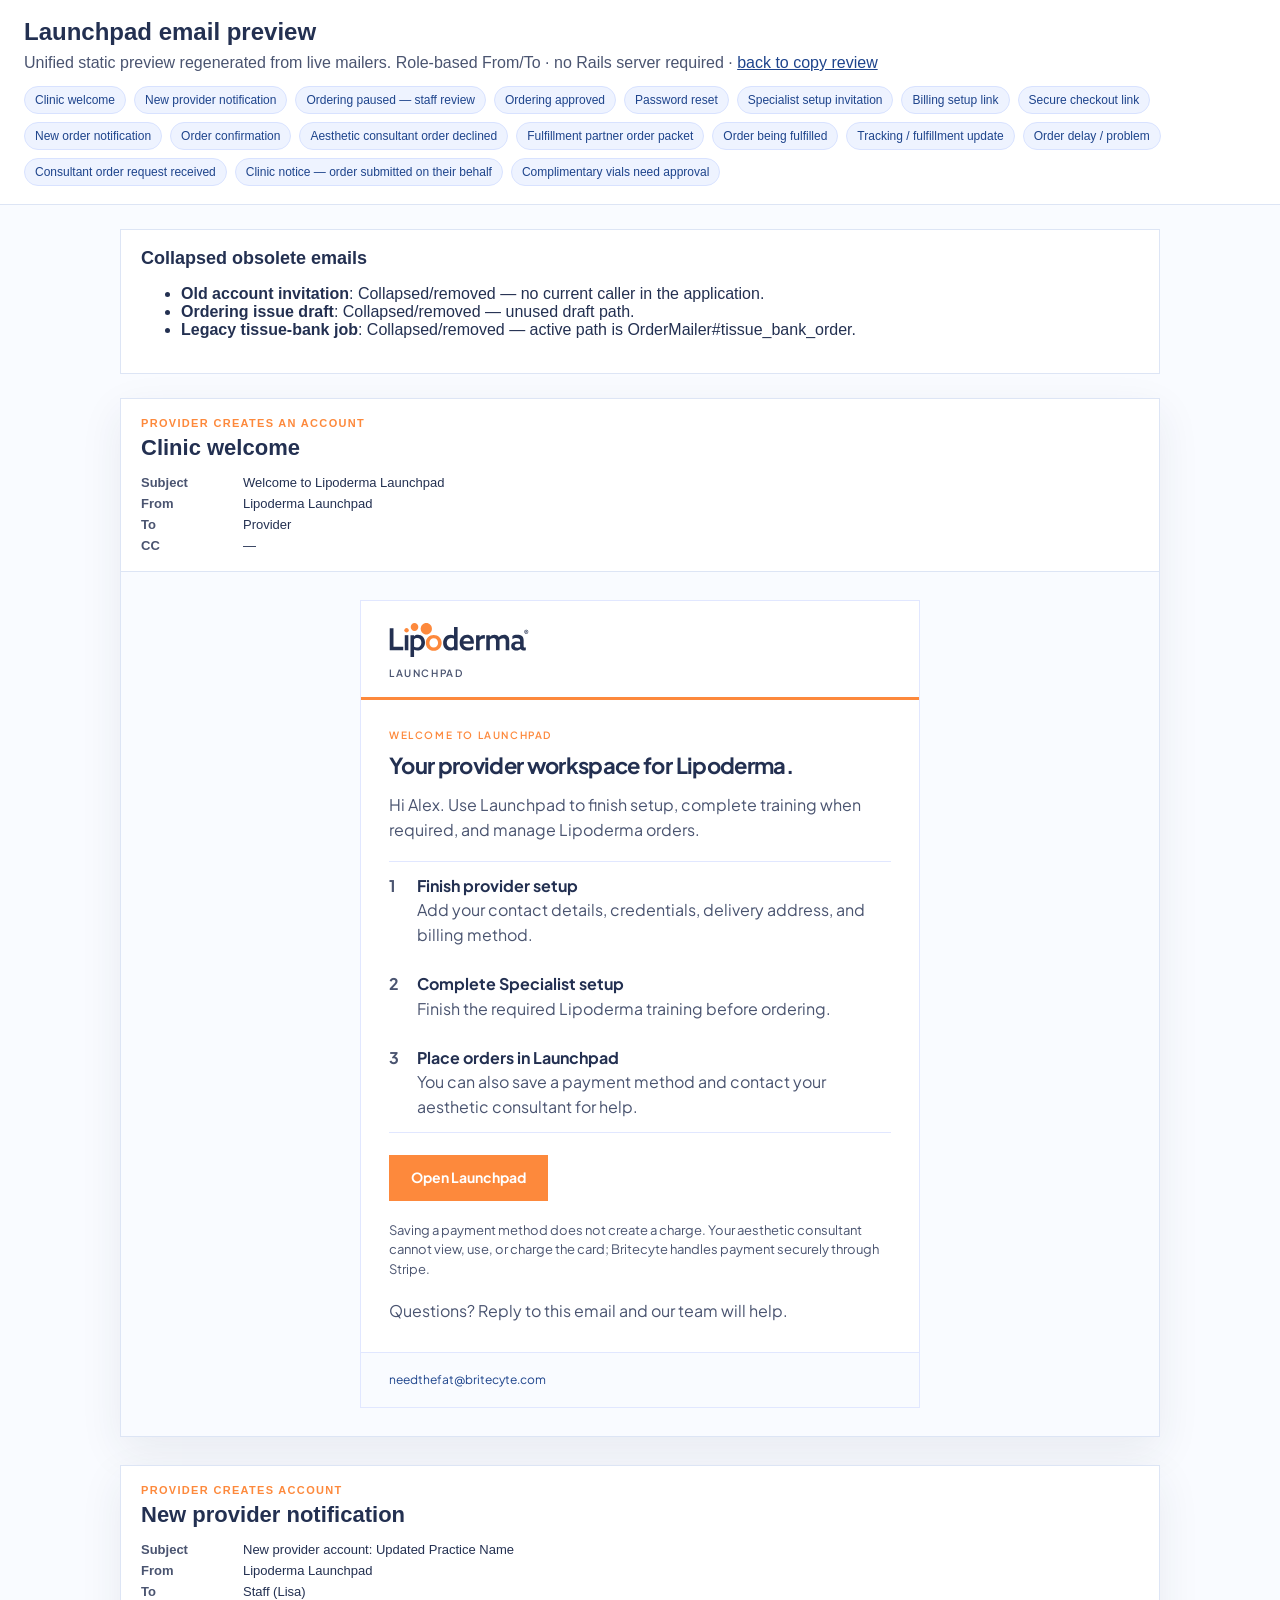
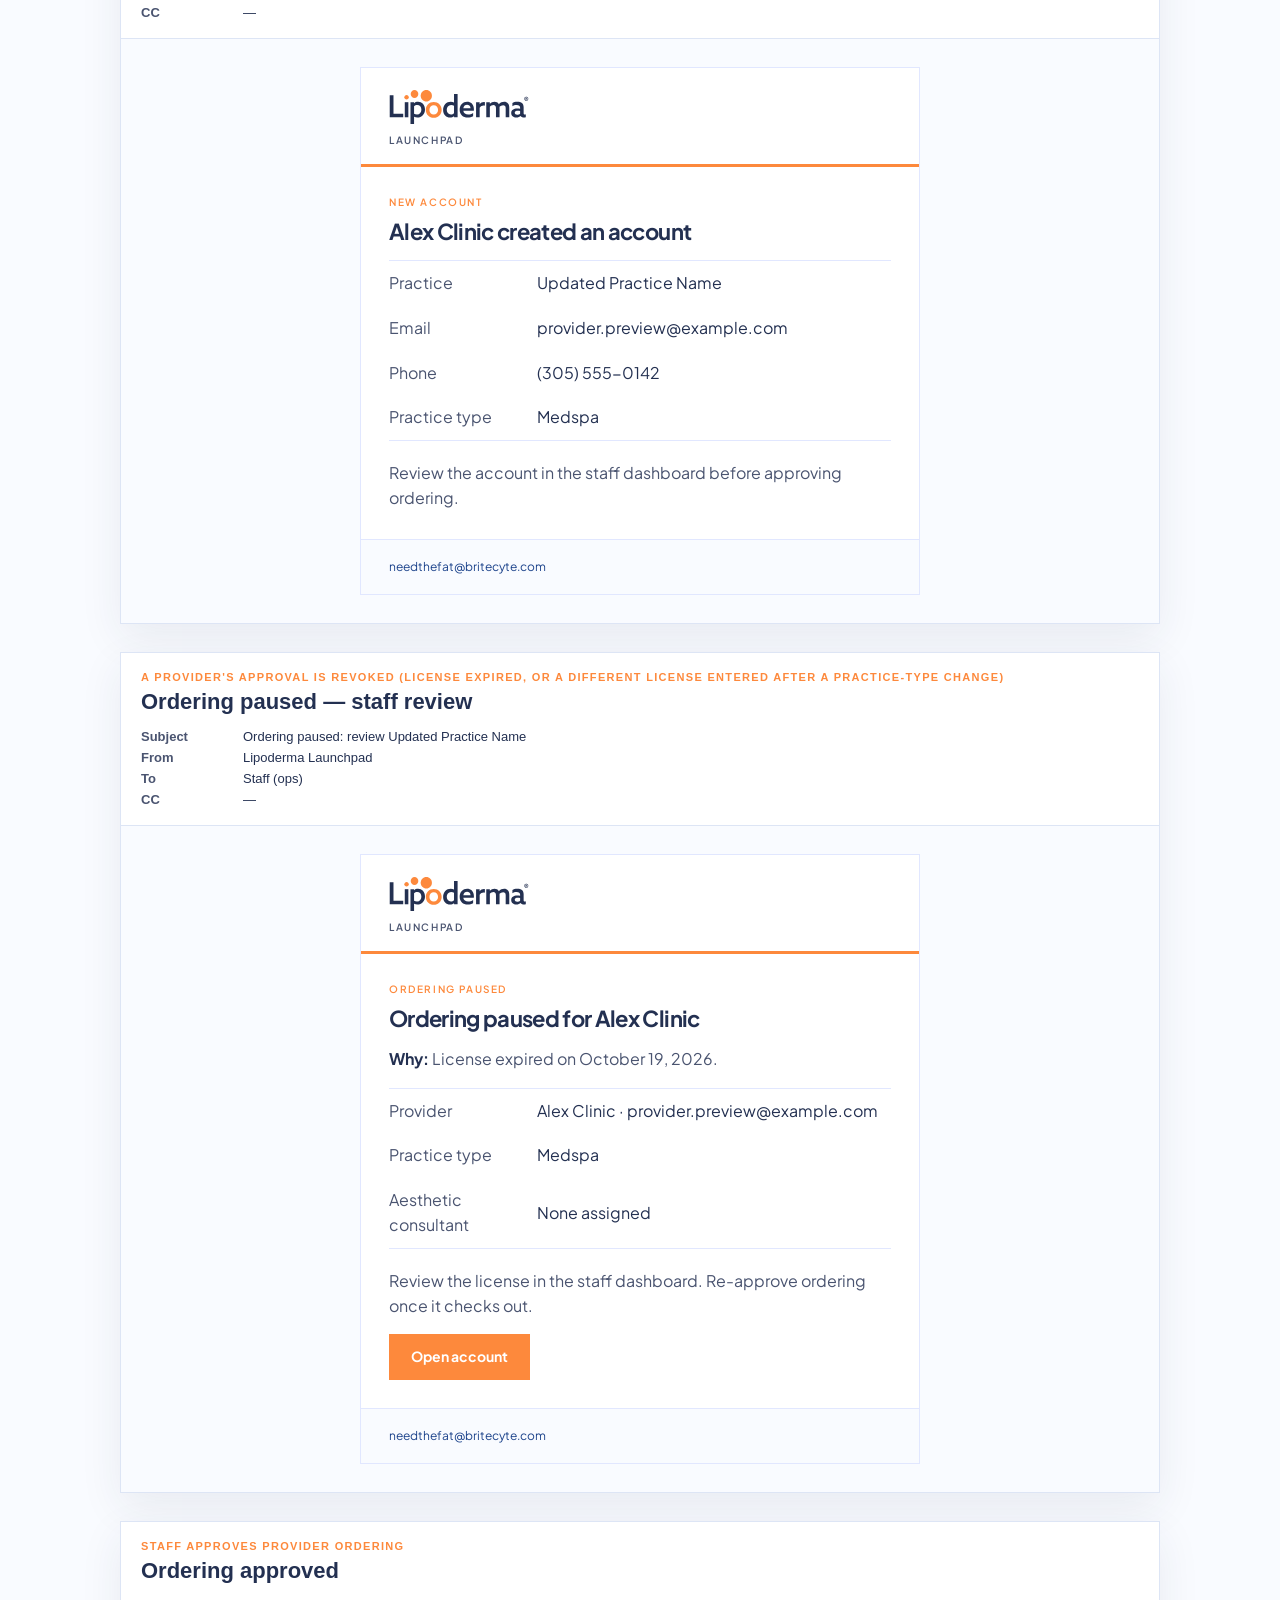
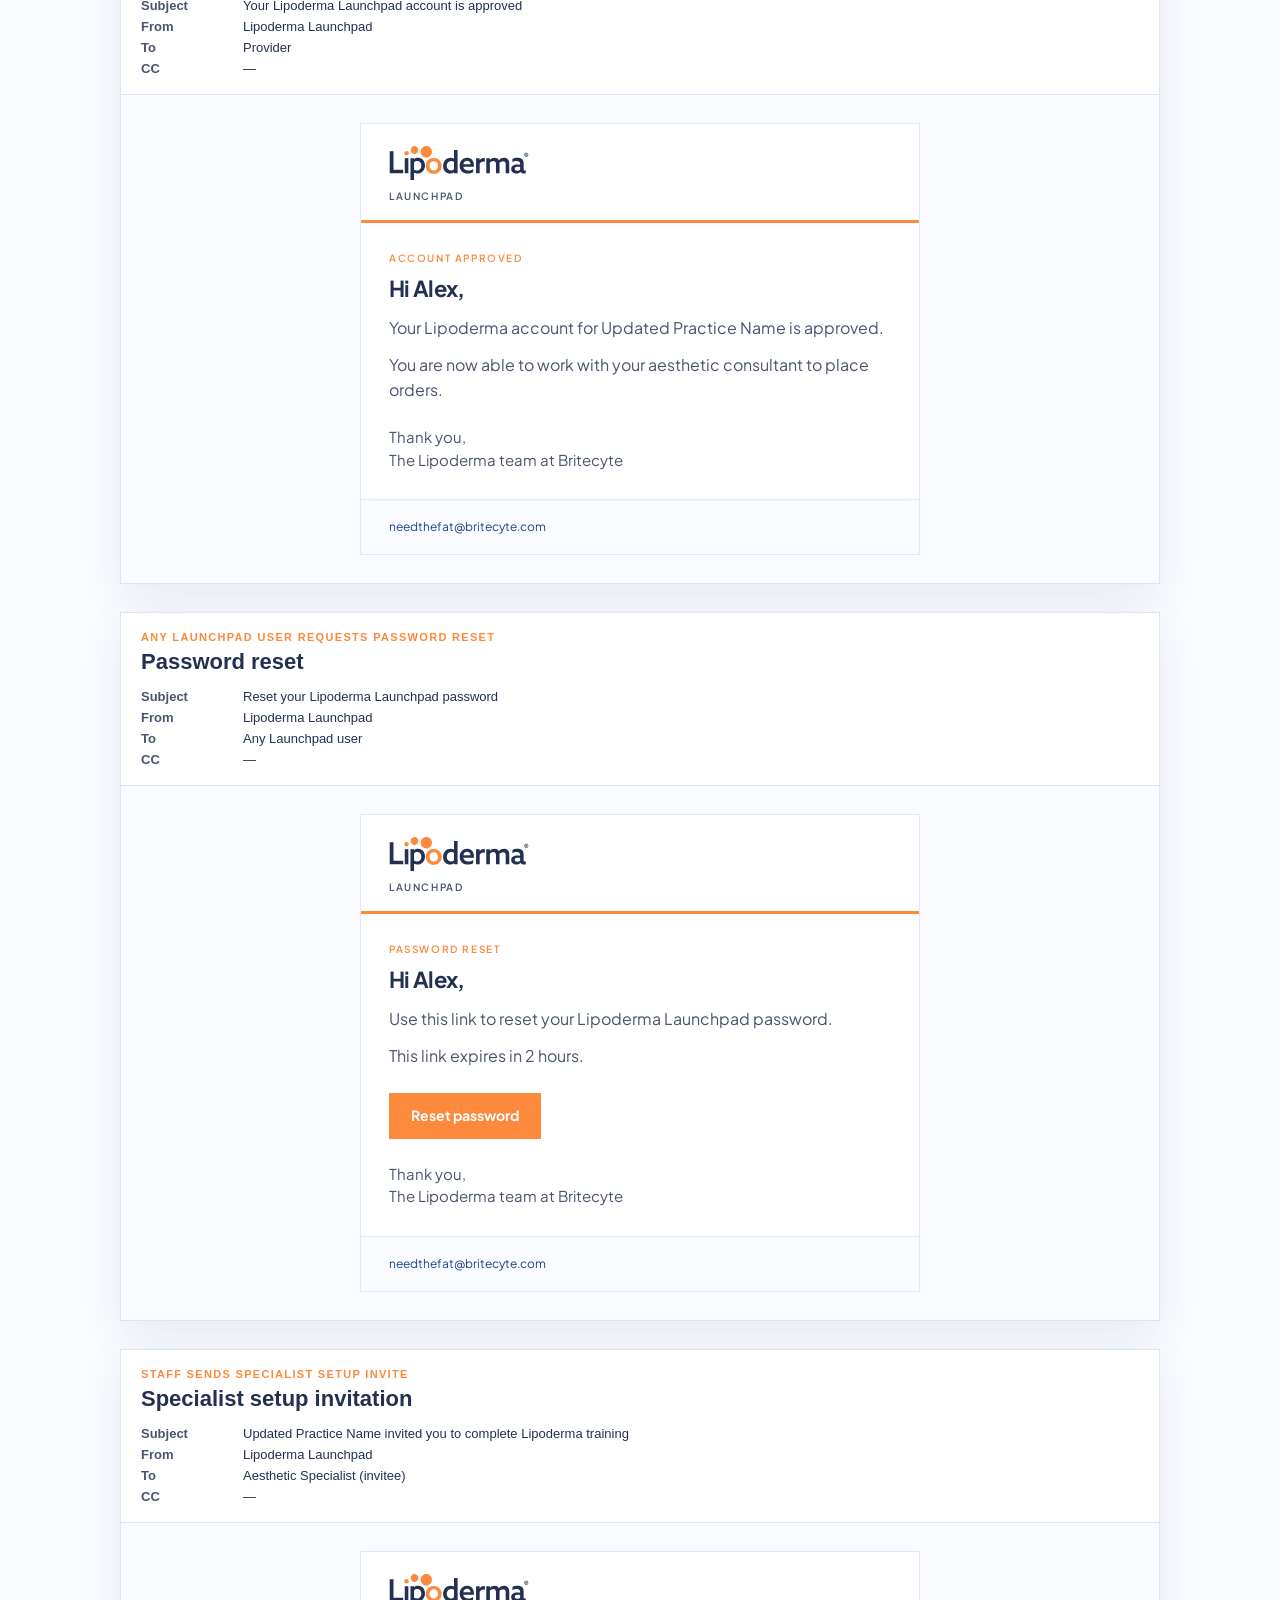
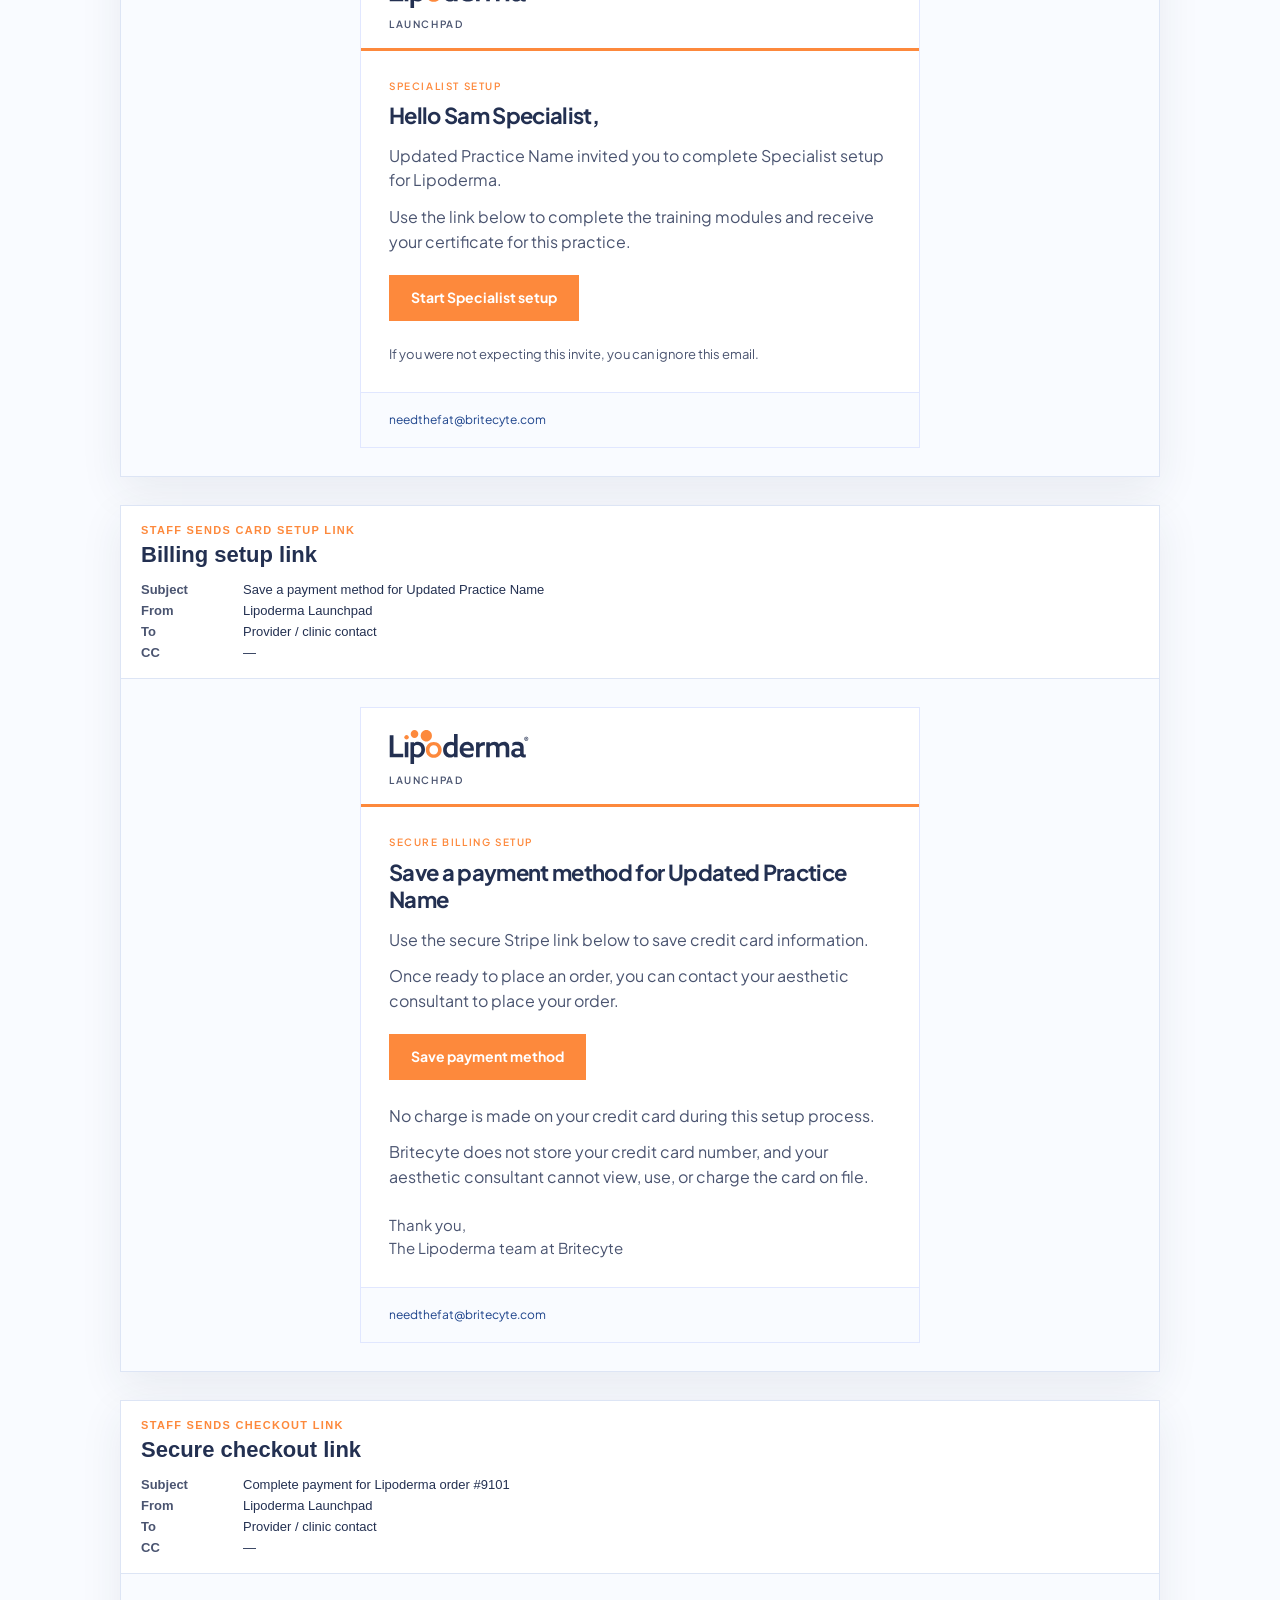
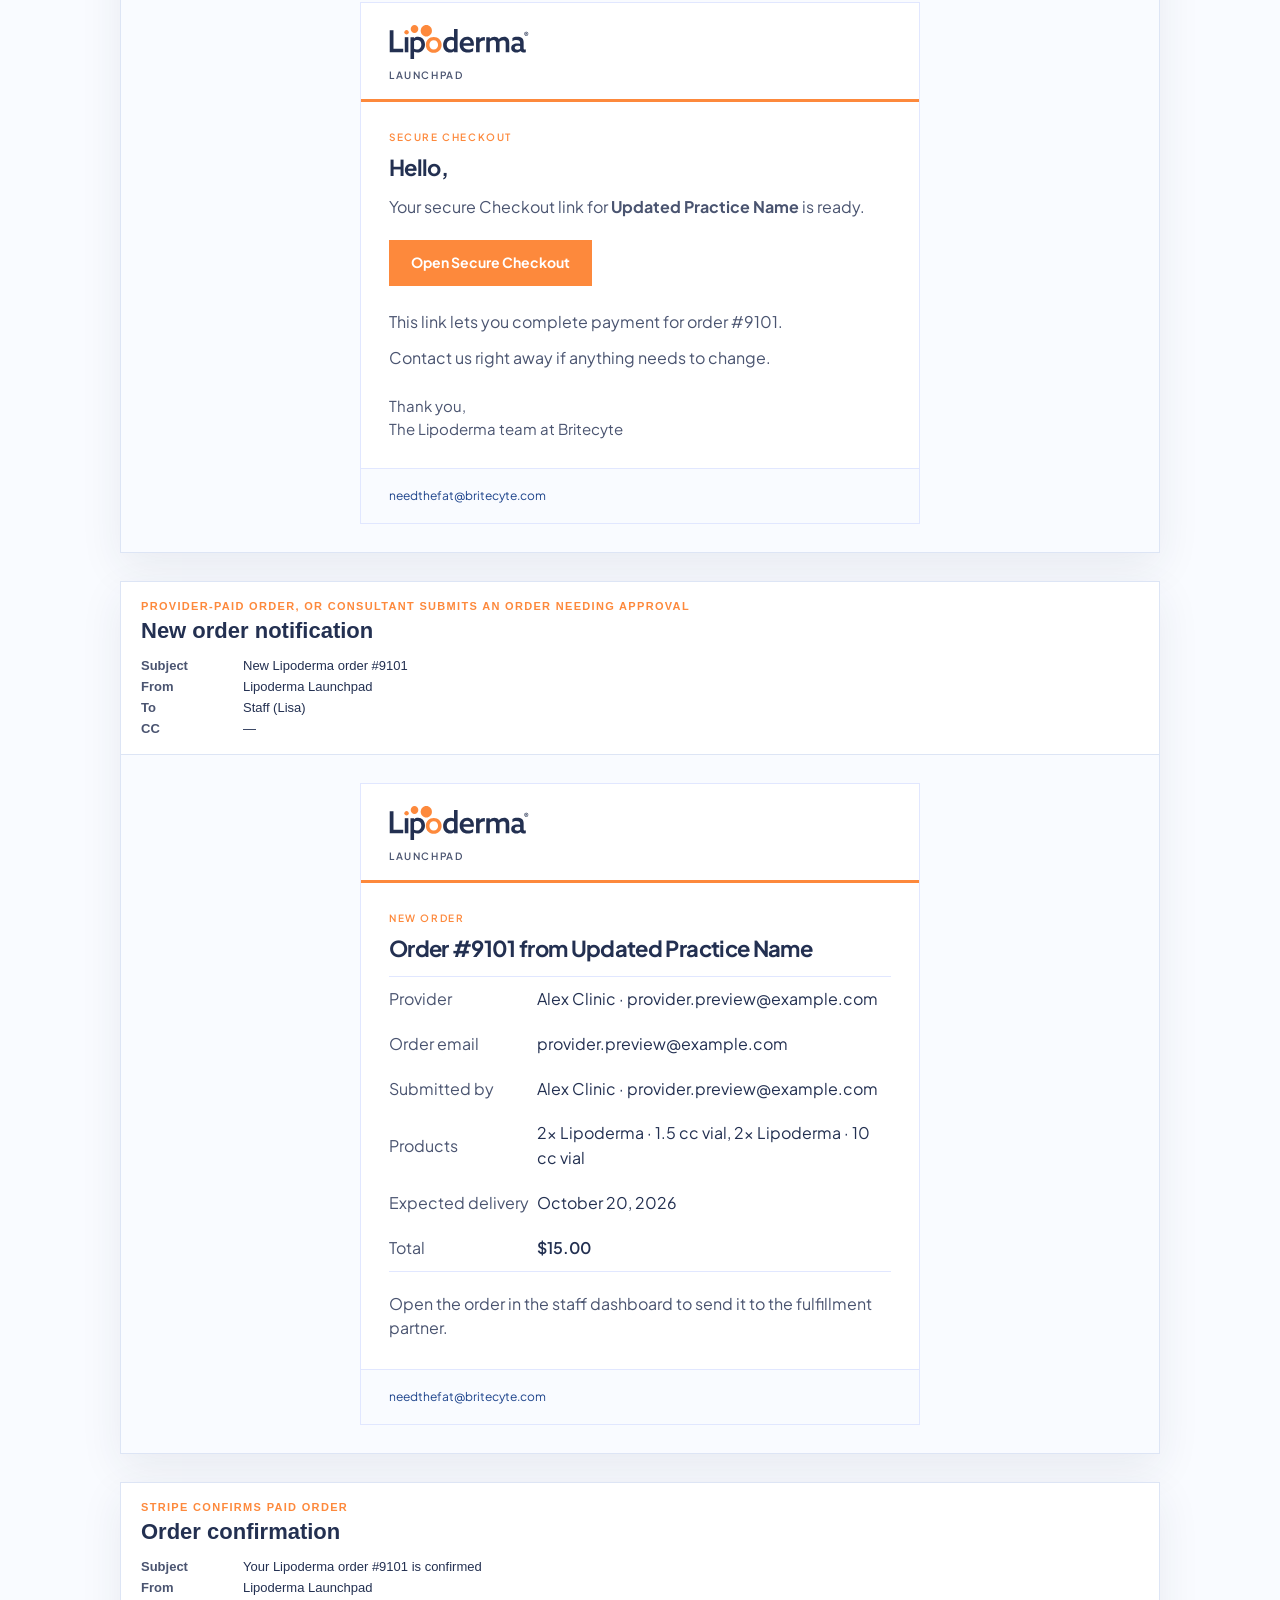
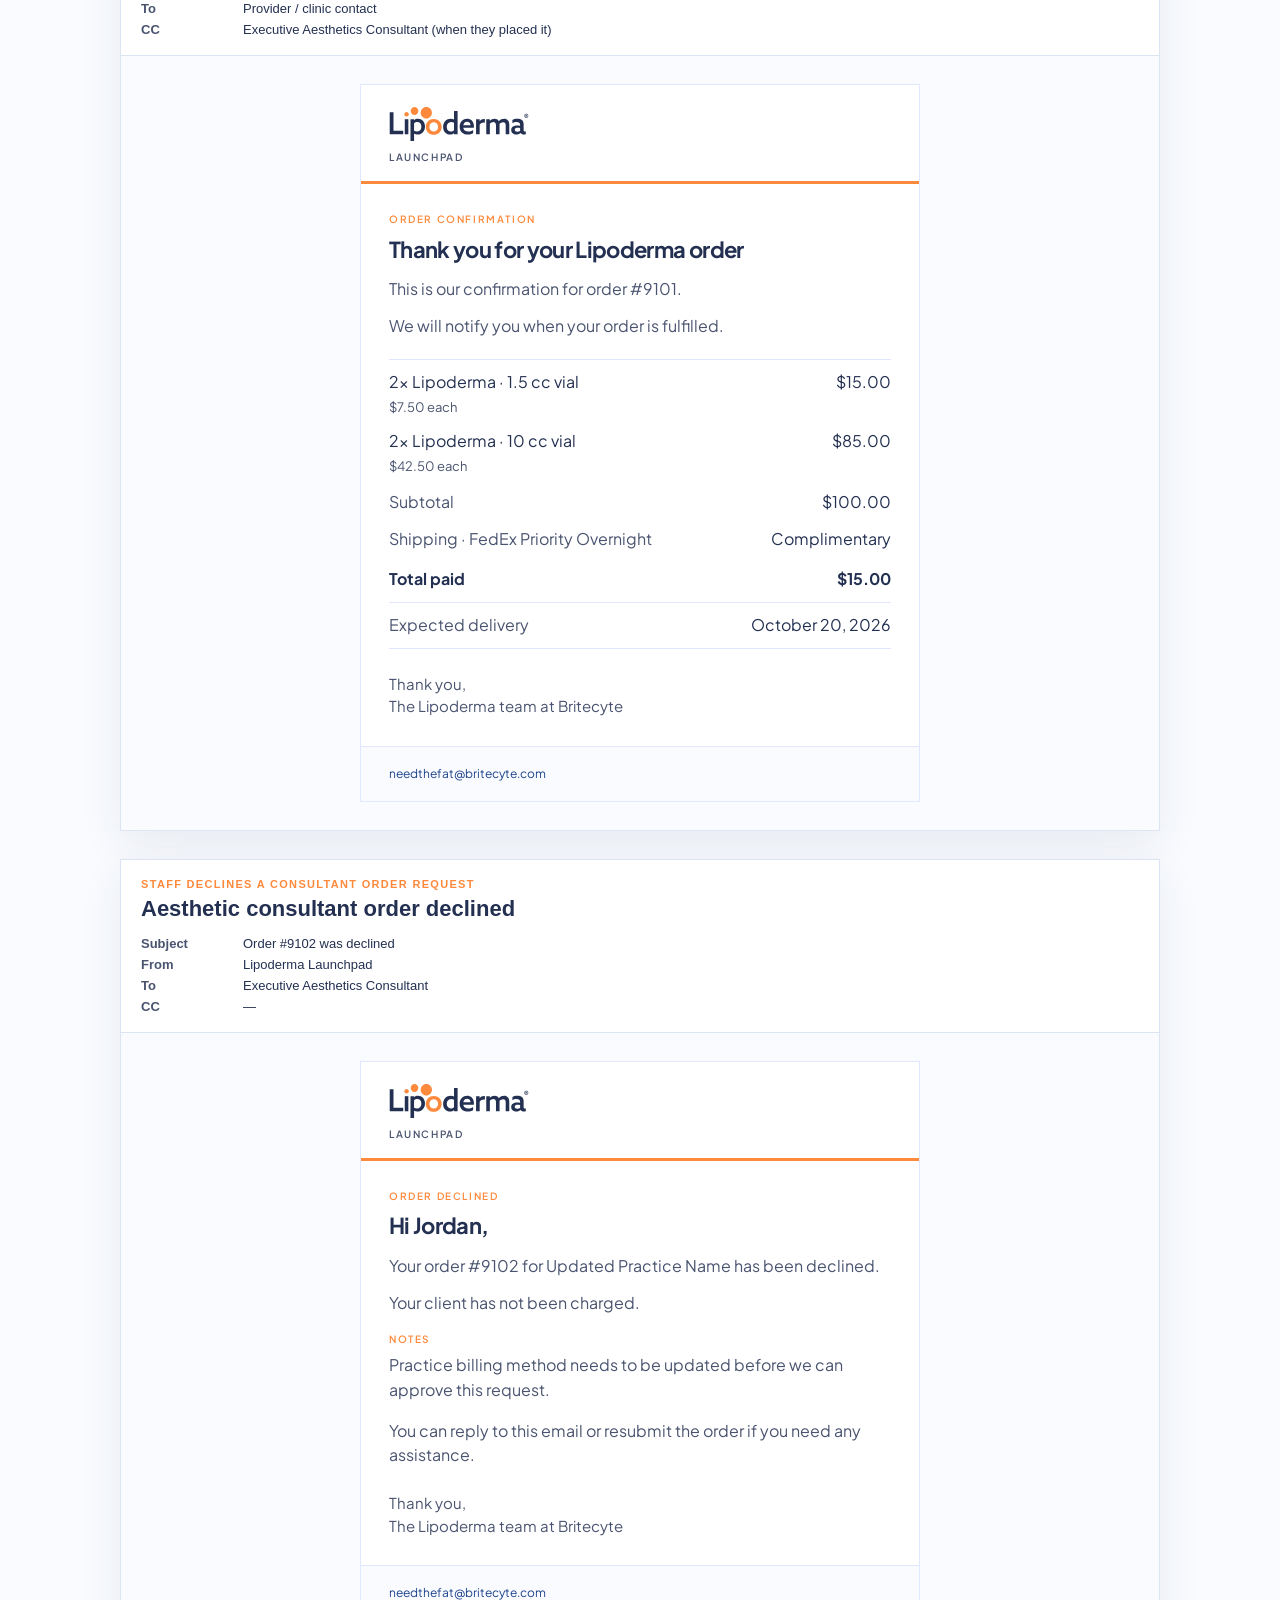
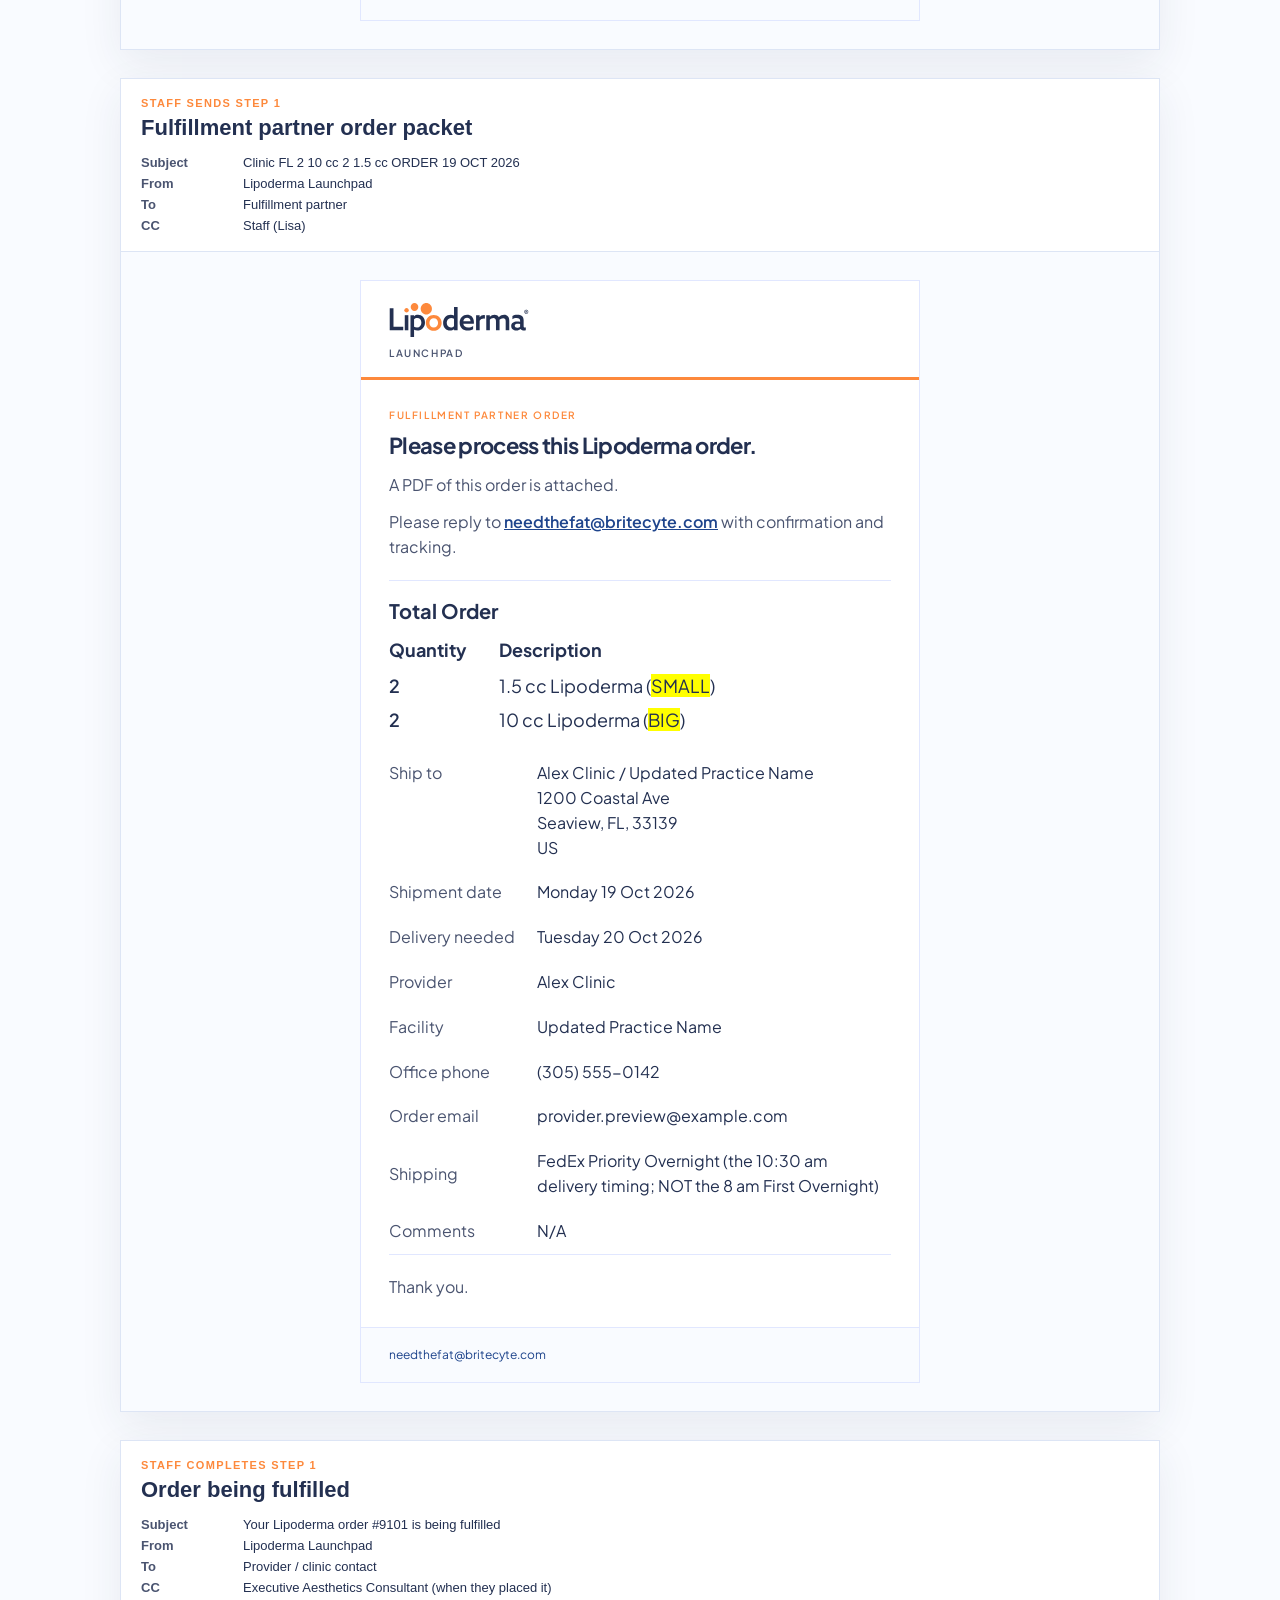
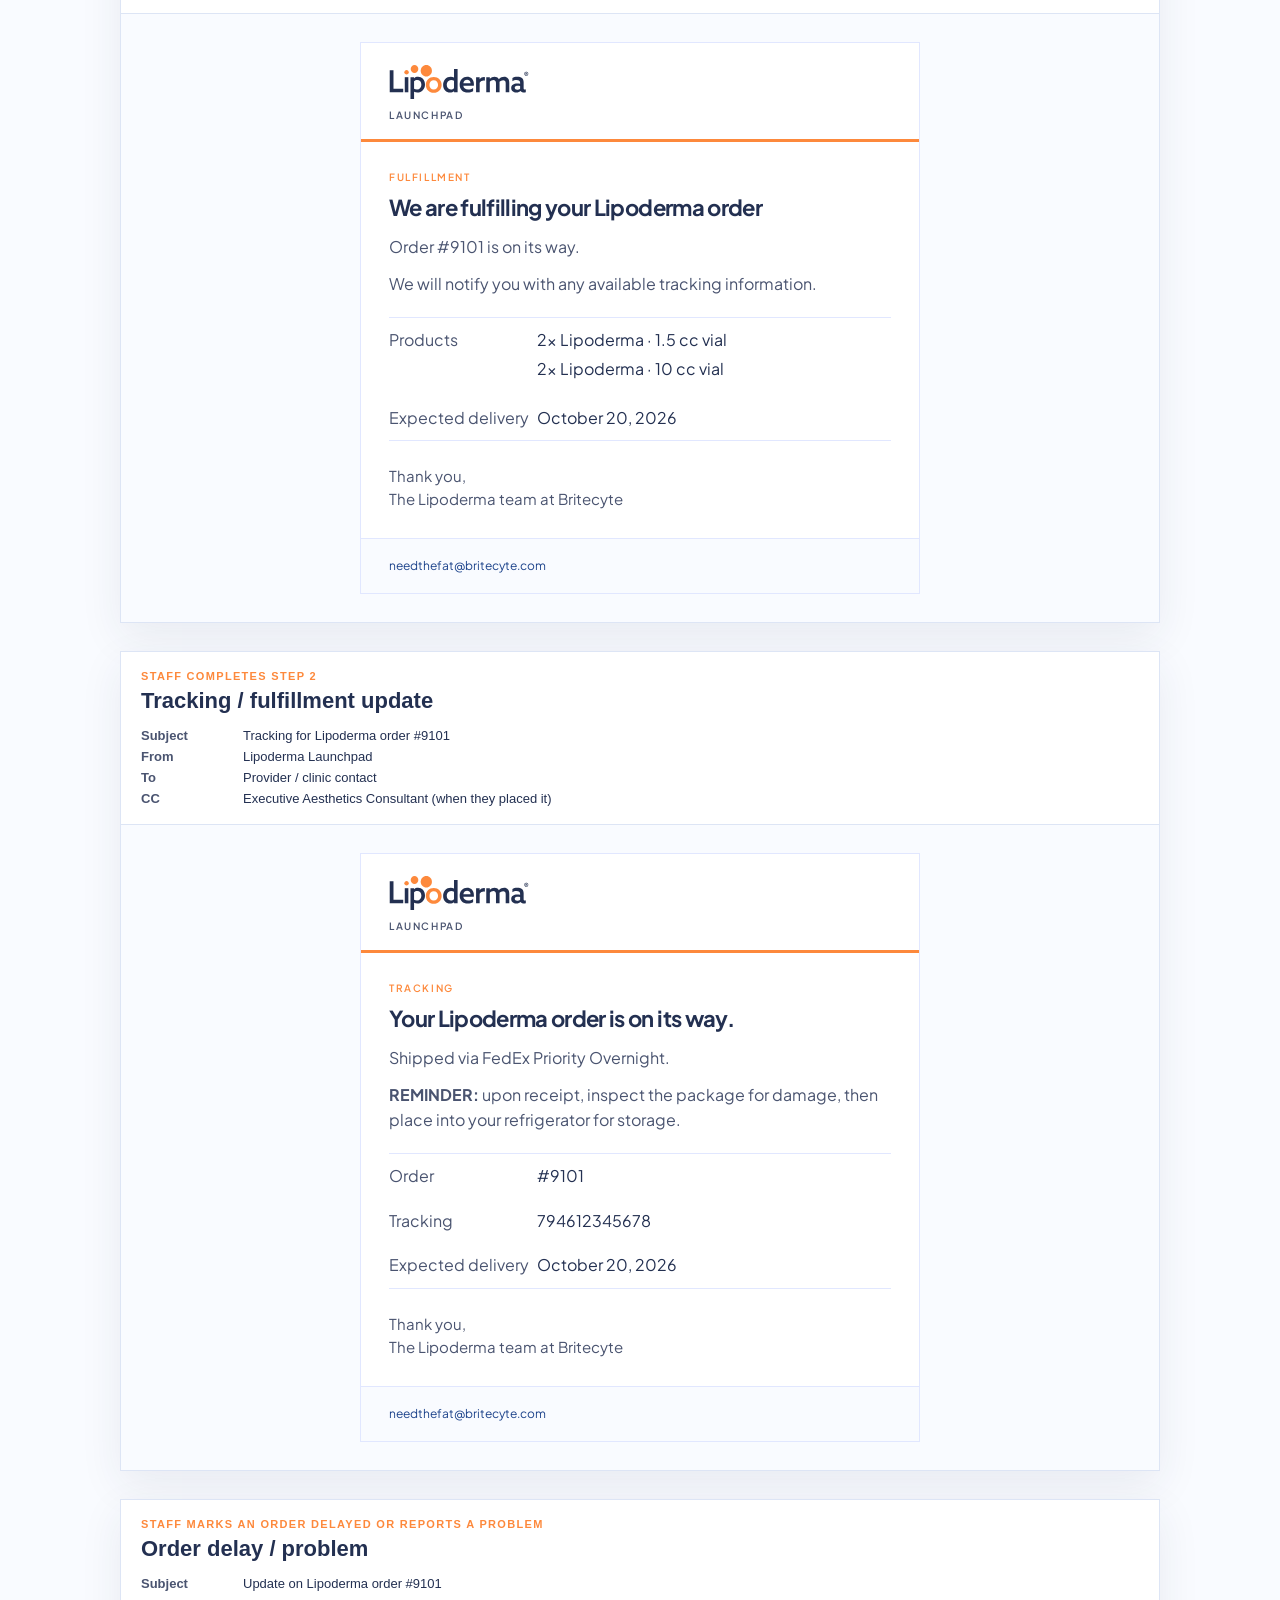
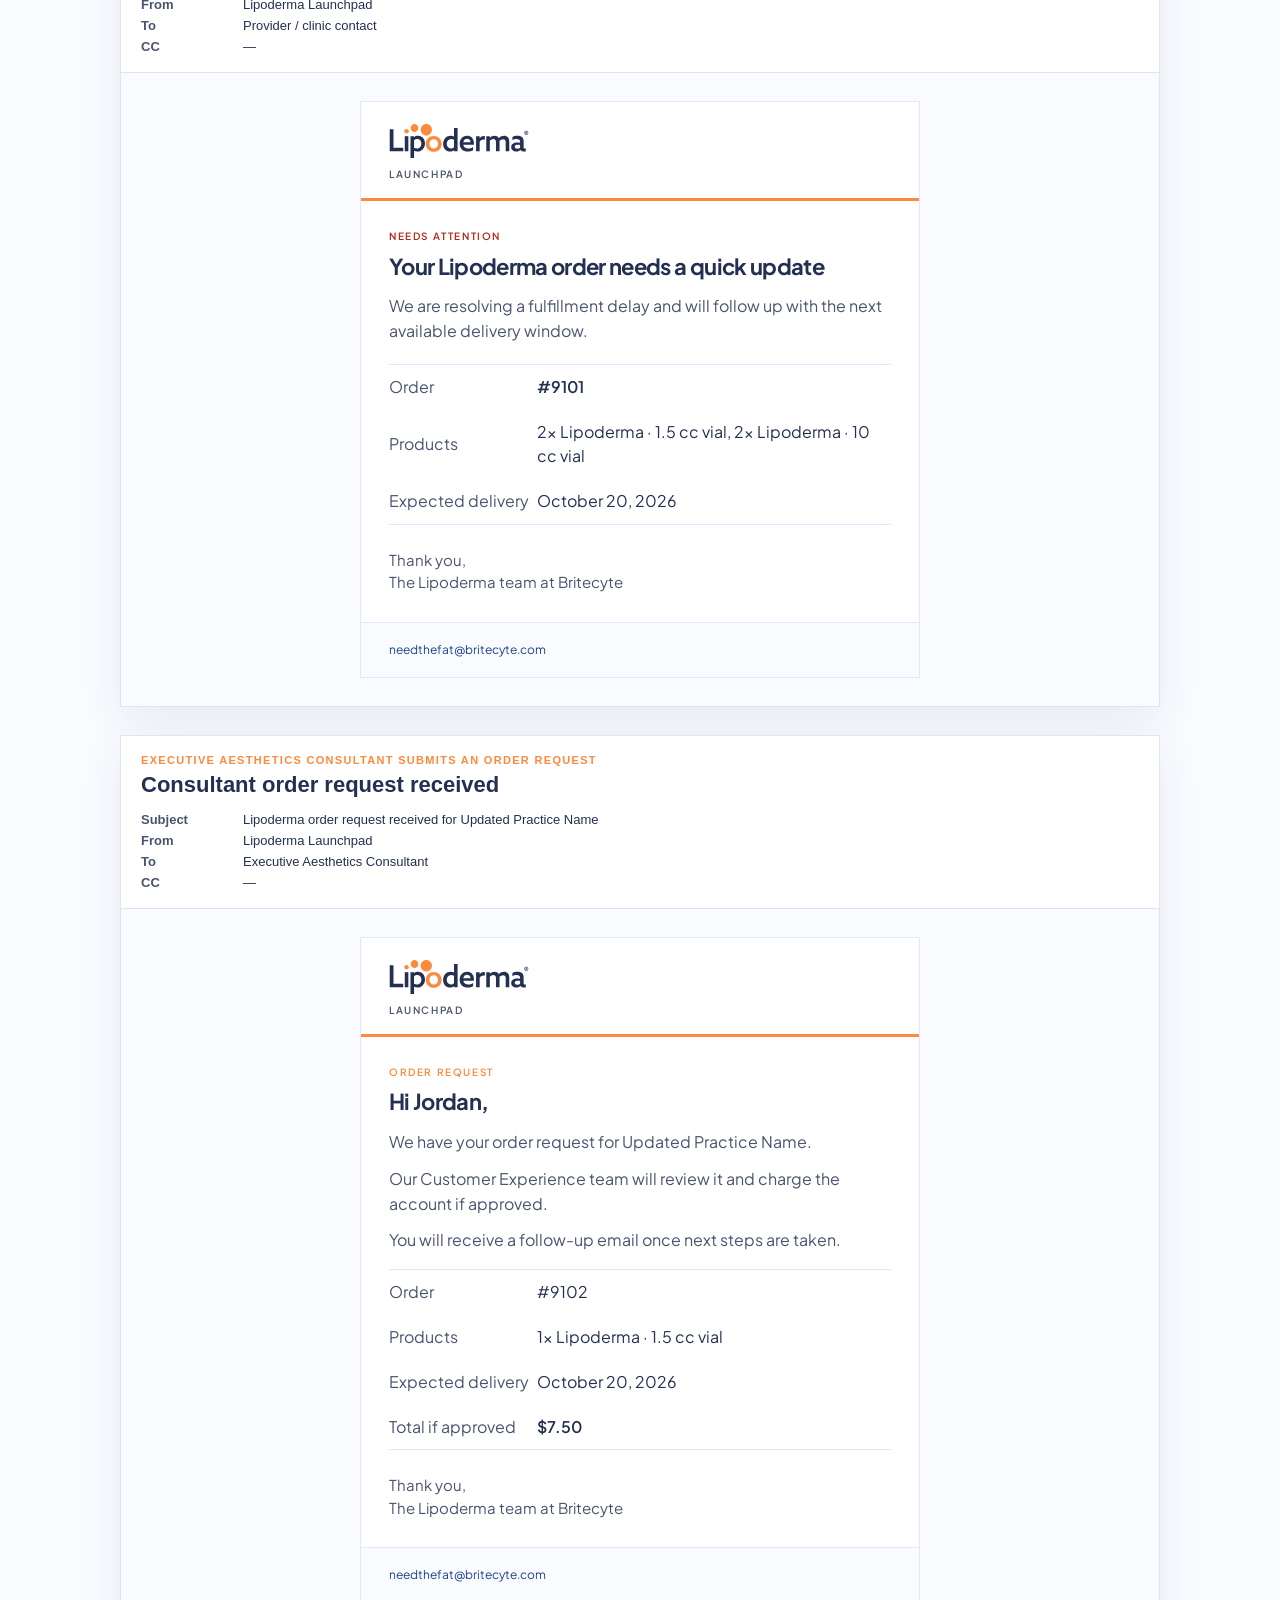
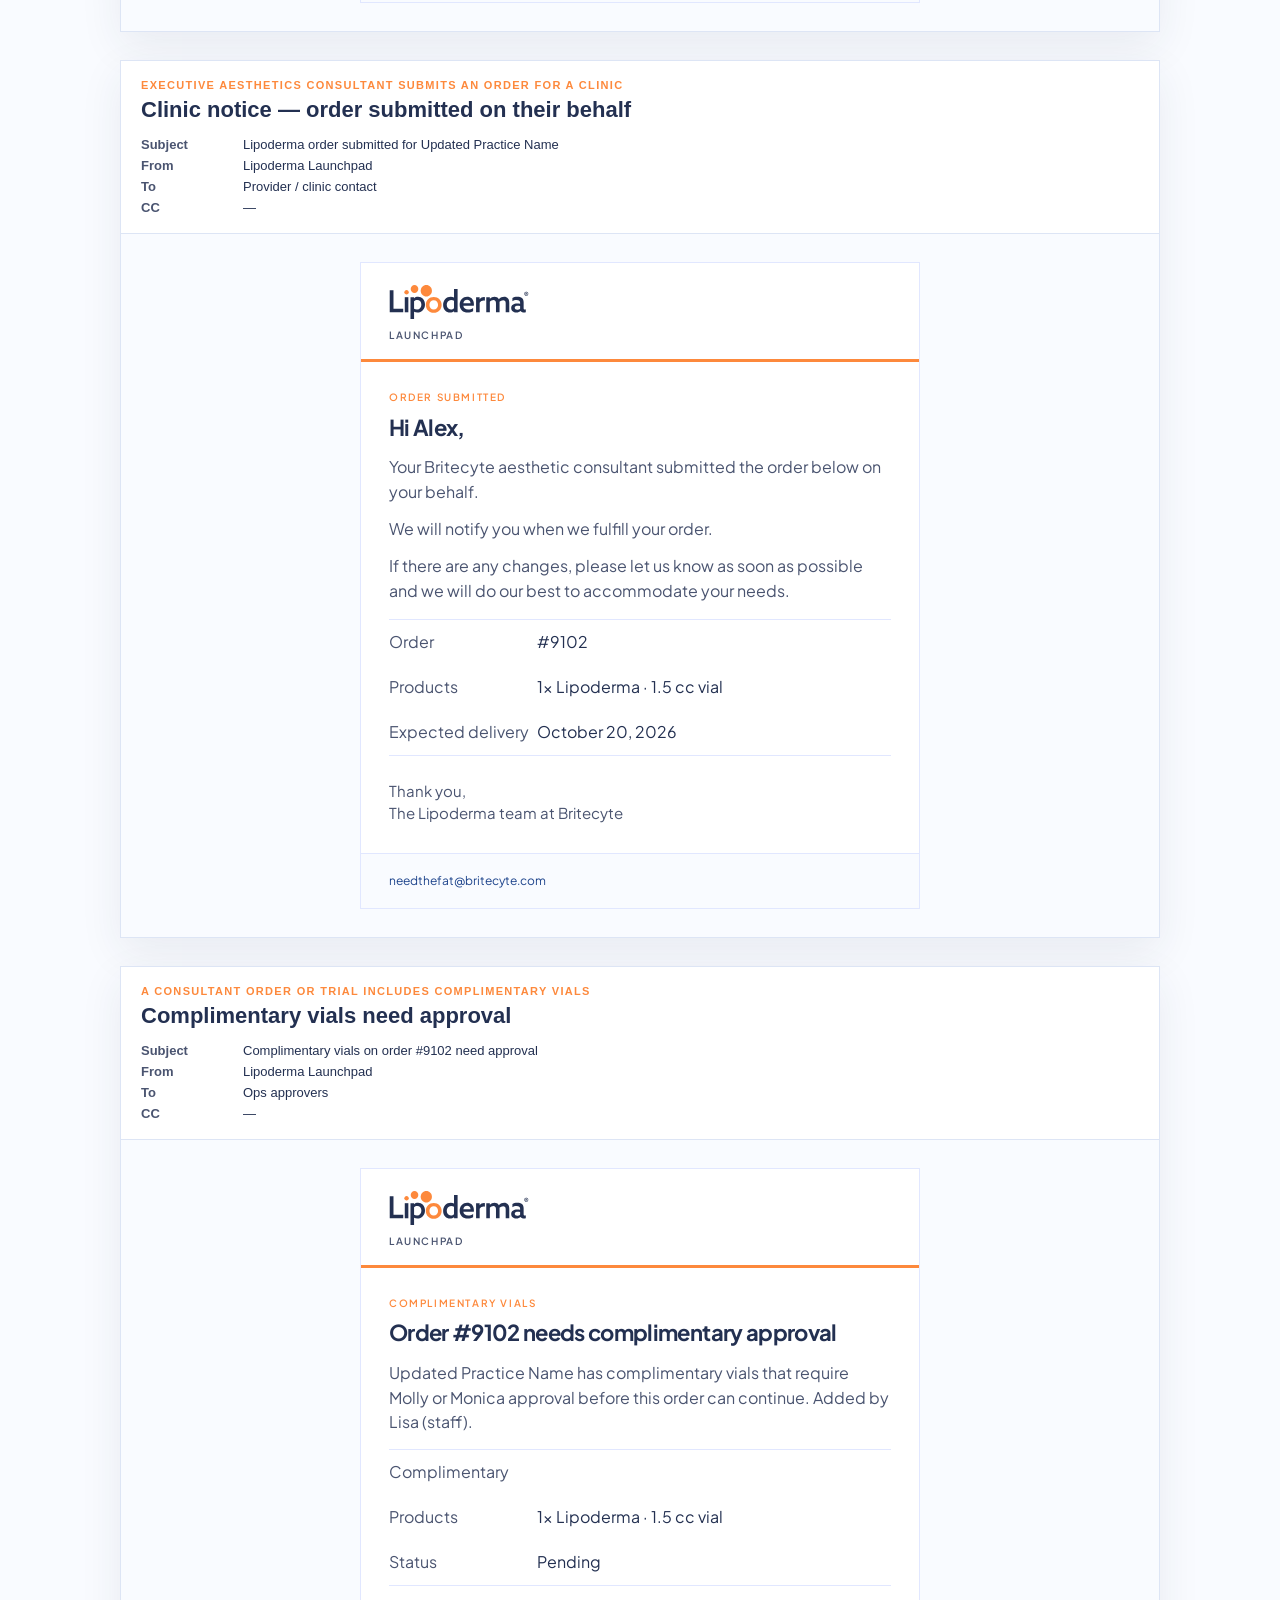
==== index.html @ 652da836 "Sync the email preview so Tuesday delivery ships Monday, not Friday." ====
<!doctype html>
<html lang="en">
<head>
  <meta charset="utf-8">
  <meta name="viewport" content="width=device-width, initial-scale=1">
  <title>Launchpad email preview</title>
  <style>
    body { margin: 0; background: #f4f6fb; color: #233051; font-family: Arial, Helvetica, sans-serif; }
    header { position: sticky; top: 0; z-index: 2; background: rgba(255,255,255,.96); border-bottom: 1px solid #dde5f5; padding: 18px 24px; }
    h1 { margin: 0 0 8px; font-size: 24px; }
    .sub { margin: 0; color: #4a5470; }
    .sub a { color: #1e448c; }
    nav { display: flex; flex-wrap: wrap; gap: 8px; margin-top: 14px; }
    nav a { color: #1e448c; background: #eef3ff; border: 1px solid #d8e2ff; border-radius: 999px; padding: 6px 10px; font-size: 12px; text-decoration: none; }
    main { max-width: 1040px; margin: 0 auto; padding: 24px; }
    .obsolete { background: #fff; border: 1px solid #dde5f5; padding: 18px 20px; margin-bottom: 24px; }
    .obsolete h2 { margin-top: 0; font-size: 18px; }
    .email-card { background: #fff; border: 1px solid #dde5f5; margin-bottom: 28px; box-shadow: 0 14px 40px rgba(35,48,81,.08); }
    .meta { padding: 18px 20px; border-bottom: 1px solid #dde5f5; }
    .eyebrow { margin: 0 0 6px; color: #fd893c; font-size: 11px; font-weight: 700; letter-spacing: .12em; text-transform: uppercase; }
    .meta h2 { margin: 0 0 14px; font-size: 22px; }
    dl { display: grid; grid-template-columns: 90px 1fr; gap: 6px 12px; margin: 0; font-size: 13px; }
    dt { color: #4a5470; font-weight: 700; }
    dd { margin: 0; word-break: break-word; }
    .email-frame { background: #fff; padding: 0; overflow-x: auto; }
  </style>
</head>
<body>
  <header>
    <h1>Launchpad email preview</h1>
    <p class="sub">Unified static preview regenerated from live mailers. Role-based From/To · no Rails server required · <a href="/copy_review/">back to copy review</a></p>
    <nav><a href="#email-0">Clinic welcome</a><a href="#email-1">New provider notification</a><a href="#email-16">Ordering paused — staff review</a><a href="#email-2">Ordering approved</a><a href="#email-3">Password reset</a><a href="#email-4">Specialist setup invitation</a><a href="#email-5">Billing setup link</a><a href="#email-6">Secure checkout link</a><a href="#email-7">New order notification</a><a href="#email-8">Order confirmation</a><a href="#email-9">Aesthetic consultant order declined</a><a href="#email-10">Fulfillment partner order packet</a><a href="#email-11">Order being fulfilled</a><a href="#email-12">Tracking / fulfillment update</a><a href="#email-13">Order delay / problem</a><a href="#email-14">Consultant order request received</a><a href="#email-15">Clinic notice — order submitted on their behalf</a><a href="#email-18">Complimentary vials need approval</a></nav>
  </header>
  <main>
    <section class="obsolete">
      <h2>Collapsed obsolete emails</h2>
      <ul>
        <li><strong>Old account invitation</strong>: Collapsed/removed — no current caller in the application.</li>
        <li><strong>Ordering issue draft</strong>: Collapsed/removed — unused draft path.</li>
        <li><strong>Legacy tissue-bank job</strong>: Collapsed/removed — active path is OrderMailer#tissue_bank_order.</li>
      </ul>
    </section>
    <section class="email-card" id="email-0">
  <div class="meta">
    <p class="eyebrow">Provider creates an account</p>
    <h2>Clinic welcome</h2>
    <dl>
      <dt>Subject</dt><dd>Welcome to Lipoderma Launchpad</dd>
      <dt>From</dt><dd>Lipoderma Launchpad</dd>
      <dt>To</dt><dd>Provider</dd>
      <dt>CC</dt><dd>—</dd>
    </dl>
  </div>
  <div class="email-frame"><!DOCTYPE html>
<html lang="en">
  <head>
    <meta http-equiv="Content-Type" content="text/html; charset=utf-8">
    <meta name="viewport" content="width=device-width, initial-scale=1">
    <meta http-equiv="x-ua-compatible" content="ie=edge">
    <title>Lipoderma Launchpad</title>
    <!--[if !mso]><!-->
    <link href="https://fonts.googleapis.com/css2?family=Plus+Jakarta+Sans:wght@400;600;700&display=swap" rel="stylesheet">
    <!--<![endif]-->
  </head>
  <body style="margin:0;padding:0;background-color:#f9fbff;">
    <table role="presentation" width="100%" cellspacing="0" cellpadding="0" border="0" style="background-color:#f9fbff;">
      <tr>
        <td align="center" style="padding:28px 12px;">
          <table role="presentation" width="560" cellspacing="0" cellpadding="0" border="0" style="width:100%;max-width:560px;border:1px solid #e1e7ff;border-radius:0;overflow:hidden;background-color:#ffffff;">
            <tr>
              <td style="background-color:#ffffff;padding:22px 28px 18px;border-bottom:3px solid #fd893c;">
                <img src="assets/logos/lipoderma-logo.svg" alt="Lipoderma" width="140" height="34" style="display:block;border:0;height:34px;width:140px;">
                <p style="margin:10px 0 0;font-family:'Plus Jakarta Sans',Arial,Helvetica,sans-serif;font-size:10px;font-weight:600;letter-spacing:0.16em;text-transform:uppercase;color:#4a5470;">Launchpad</p>
              </td>
            </tr>
            <tr>
              <td style="background-color:#ffffff;padding:28px;font-family:'Plus Jakarta Sans',Arial,Helvetica,sans-serif;color:#233051;font-size:16px;line-height:1.55;">
                <p style="margin:0 0 8px;font-size:10px;font-weight:600;letter-spacing:0.16em;text-transform:uppercase;color:#fd893c;">Welcome to Launchpad</p>
<p style="margin:0 0 14px;font-size:22px;font-weight:700;letter-spacing:-0.03em;line-height:1.25;color:#233051;">Your provider workspace for Lipoderma.</p>
<p style="margin:0 0 18px;color:#4a5470;">
  Hi Alex.
  Use Launchpad to finish setup, complete training when required, and manage Lipoderma orders.
</p>
<table role="presentation" width="100%" cellspacing="0" cellpadding="0" border="0" style="border-top:1px solid #e1e7ff;border-bottom:1px solid #e1e7ff;">
  <tr>
    <td style="padding:12px 0;color:#4a5470;width:28px;vertical-align:top;font-weight:700;">1</td>
    <td style="padding:12px 0;color:#233051;"><strong>Finish provider setup</strong><br><span style="color:#4a5470;">Add your contact details, credentials, delivery address, and billing method.</span></td>
  </tr>
  <tr>
    <td style="padding:12px 0;color:#4a5470;width:28px;vertical-align:top;font-weight:700;">2</td>
    <td style="padding:12px 0;color:#233051;"><strong>Complete Specialist setup</strong><br><span style="color:#4a5470;">Finish the required Lipoderma training before ordering.</span></td>
  </tr>
  <tr>
    <td style="padding:12px 0;color:#4a5470;width:28px;vertical-align:top;font-weight:700;">3</td>
    <td style="padding:12px 0;color:#233051;"><strong>Place orders in Launchpad</strong><br><span style="color:#4a5470;">You can also save a payment method and contact your aesthetic consultant for help.</span></td>
  </tr>
</table>
<table role="presentation" cellspacing="0" cellpadding="0" border="0" style="margin-top:22px;">
  <tr>
    <td style="background-color:#fd893c;">
      <a href="/" style="display:inline-block;padding:12px 22px;font-family:'Plus Jakarta Sans',Arial,Helvetica,sans-serif;font-size:14px;font-weight:700;color:#ffffff;text-decoration:none;">Open Launchpad</a>
    </td>
  </tr>
</table>

<p style="margin:20px 0 0;font-size:13px;line-height:1.5;color:#4a5470;">Saving a payment method does not create a charge. Your aesthetic consultant cannot view, use, or charge the card; Britecyte handles payment securely through Stripe.</p>
<p style="margin:20px 0 0;color:#4a5470;">Questions? Reply to this email and our team will help.</p>

              </td>
            </tr>
            <tr>
              <td style="background-color:#f9fbff;padding:18px 28px;border-top:1px solid #e1e7ff;font-family:'Plus Jakarta Sans',Arial,Helvetica,sans-serif;font-size:12px;line-height:1.5;color:#4a5470;">
                <a href="mailto:needthefat@britecyte.com" style="color:#1e448c;text-decoration:none;">needthefat@britecyte.com</a>
              </td>
            </tr>
          </table>
        </td>
      </tr>
    </table>
  </body>
</html>
</div>
</section>

<section class="email-card" id="email-1">
  <div class="meta">
    <p class="eyebrow">Provider creates account</p>
    <h2>New provider notification</h2>
    <dl>
      <dt>Subject</dt><dd>New provider account: Updated Practice Name</dd>
      <dt>From</dt><dd>Lipoderma Launchpad</dd>
      <dt>To</dt><dd>Staff (Lisa)</dd>
      <dt>CC</dt><dd>—</dd>
    </dl>
  </div>
  <div class="email-frame"><!DOCTYPE html>
<html lang="en">
  <head>
    <meta http-equiv="Content-Type" content="text/html; charset=utf-8">
    <meta name="viewport" content="width=device-width, initial-scale=1">
    <meta http-equiv="x-ua-compatible" content="ie=edge">
    <title>Lipoderma Launchpad</title>
    <!--[if !mso]><!-->
    <link href="https://fonts.googleapis.com/css2?family=Plus+Jakarta+Sans:wght@400;600;700&display=swap" rel="stylesheet">
    <!--<![endif]-->
  </head>
  <body style="margin:0;padding:0;background-color:#f9fbff;">
    <table role="presentation" width="100%" cellspacing="0" cellpadding="0" border="0" style="background-color:#f9fbff;">
      <tr>
        <td align="center" style="padding:28px 12px;">
          <table role="presentation" width="560" cellspacing="0" cellpadding="0" border="0" style="width:100%;max-width:560px;border:1px solid #e1e7ff;border-radius:0;overflow:hidden;background-color:#ffffff;">
            <tr>
              <td style="background-color:#ffffff;padding:22px 28px 18px;border-bottom:3px solid #fd893c;">
                <img src="assets/logos/lipoderma-logo.svg" alt="Lipoderma" width="140" height="34" style="display:block;border:0;height:34px;width:140px;">
                <p style="margin:10px 0 0;font-family:'Plus Jakarta Sans',Arial,Helvetica,sans-serif;font-size:10px;font-weight:600;letter-spacing:0.16em;text-transform:uppercase;color:#4a5470;">Launchpad</p>
              </td>
            </tr>
            <tr>
              <td style="background-color:#ffffff;padding:28px;font-family:'Plus Jakarta Sans',Arial,Helvetica,sans-serif;color:#233051;font-size:16px;line-height:1.55;">
                <p style="margin:0 0 8px;font-size:10px;font-weight:600;letter-spacing:0.16em;text-transform:uppercase;color:#fd893c;">New account</p>
<p style="margin:0 0 14px;font-size:22px;font-weight:700;letter-spacing:-0.03em;line-height:1.25;color:#233051;">Alex Clinic created an account</p>
<table role="presentation" width="100%" cellspacing="0" cellpadding="0" border="0" style="border-top:1px solid #e1e7ff;border-bottom:1px solid #e1e7ff;">
  <tr>
    <td style="padding:10px 0;color:#4a5470;width:148px;">Practice</td>
    <td style="padding:10px 0;color:#233051;">Updated Practice Name</td>
  </tr>
  <tr>
    <td style="padding:10px 0;color:#4a5470;">Email</td>
    <td style="padding:10px 0;color:#233051;">provider.preview@example.com</td>
  </tr>
  <tr>
    <td style="padding:10px 0;color:#4a5470;">Phone</td>
    <td style="padding:10px 0;color:#233051;">(305) 555-0142</td>
  </tr>
  <tr>
    <td style="padding:10px 0;color:#4a5470;">Practice type</td>
    <td style="padding:10px 0;color:#233051;">Medspa</td>
  </tr>
</table>
<p style="margin:20px 0 0;color:#4a5470;">Review the account in the staff dashboard before approving ordering.</p>

              </td>
            </tr>
            <tr>
              <td style="background-color:#f9fbff;padding:18px 28px;border-top:1px solid #e1e7ff;font-family:'Plus Jakarta Sans',Arial,Helvetica,sans-serif;font-size:12px;line-height:1.5;color:#4a5470;">
                <a href="mailto:needthefat@britecyte.com" style="color:#1e448c;text-decoration:none;">needthefat@britecyte.com</a>
              </td>
            </tr>
          </table>
        </td>
      </tr>
    </table>
  </body>
</html>
</div>
</section>

<section class="email-card" id="email-16">
  <div class="meta">
    <p class="eyebrow">A provider&#39;s approval is revoked (license expired, or a different license entered after a practice-type change)</p>
    <h2>Ordering paused — staff review</h2>
    <dl>
      <dt>Subject</dt><dd>Ordering paused: review Updated Practice Name</dd>
      <dt>From</dt><dd>Lipoderma Launchpad</dd>
      <dt>To</dt><dd>Staff (ops)</dd>
      <dt>CC</dt><dd>—</dd>
    </dl>
  </div>
  <div class="email-frame"><!DOCTYPE html>
<html lang="en">
  <head>
    <meta http-equiv="Content-Type" content="text/html; charset=utf-8">
    <meta name="viewport" content="width=device-width, initial-scale=1">
    <meta http-equiv="x-ua-compatible" content="ie=edge">
    <title>Lipoderma Launchpad</title>
    <!--[if !mso]><!-->
    <link href="https://fonts.googleapis.com/css2?family=Plus+Jakarta+Sans:wght@400;600;700&display=swap" rel="stylesheet">
    <!--<![endif]-->
  </head>
  <body style="margin:0;padding:0;background-color:#f9fbff;">
    <table role="presentation" width="100%" cellspacing="0" cellpadding="0" border="0" style="background-color:#f9fbff;">
      <tr>
        <td align="center" style="padding:28px 12px;">
          <table role="presentation" width="560" cellspacing="0" cellpadding="0" border="0" style="width:100%;max-width:560px;border:1px solid #e1e7ff;border-radius:0;overflow:hidden;background-color:#ffffff;">
            <tr>
              <td style="background-color:#ffffff;padding:22px 28px 18px;border-bottom:3px solid #fd893c;">
                <img src="assets/logos/lipoderma-logo.svg" alt="Lipoderma" width="140" height="34" style="display:block;border:0;height:34px;width:140px;">
                <p style="margin:10px 0 0;font-family:'Plus Jakarta Sans',Arial,Helvetica,sans-serif;font-size:10px;font-weight:600;letter-spacing:0.16em;text-transform:uppercase;color:#4a5470;">Launchpad</p>
              </td>
            </tr>
            <tr>
              <td style="background-color:#ffffff;padding:28px;font-family:'Plus Jakarta Sans',Arial,Helvetica,sans-serif;color:#233051;font-size:16px;line-height:1.55;">
                <p style="margin:0 0 8px;font-size:10px;font-weight:600;letter-spacing:0.16em;text-transform:uppercase;color:#fd893c;">Ordering paused</p>
<p style="margin:0 0 14px;font-size:22px;font-weight:700;letter-spacing:-0.03em;line-height:1.25;color:#233051;">Ordering paused for Alex Clinic</p>
<p style="margin:0 0 16px;color:#4a5470;"><strong style="color:#233051;">Why:</strong> License expired on October 19, 2026.</p>
<table role="presentation" width="100%" cellspacing="0" cellpadding="0" border="0" style="border-top:1px solid #e1e7ff;border-bottom:1px solid #e1e7ff;">
  <tr>
    <td style="padding:10px 0;color:#4a5470;width:148px;">Provider</td>
    <td style="padding:10px 0;color:#233051;">Alex Clinic · provider.preview@example.com</td>
  </tr>
  <tr>
    <td style="padding:10px 0;color:#4a5470;">Practice type</td>
    <td style="padding:10px 0;color:#233051;">Medspa</td>
  </tr>
  <tr>
    <td style="padding:10px 0;color:#4a5470;">Aesthetic consultant</td>
    <td style="padding:10px 0;color:#233051;">None assigned</td>
  </tr>
</table>
<p style="margin:20px 0 0;color:#4a5470;">Review the license in the staff dashboard. Re-approve ordering once it checks out.</p>
  <table role="presentation" cellspacing="0" cellpadding="0" border="0" style="margin-top:16px;">
  <tr>
    <td style="background-color:#fd893c;">
      <a href="/staff/providers/440" style="display:inline-block;padding:12px 22px;font-family:'Plus Jakarta Sans',Arial,Helvetica,sans-serif;font-size:14px;font-weight:700;color:#ffffff;text-decoration:none;">Open account</a>
    </td>
  </tr>
</table>


              </td>
            </tr>
            <tr>
              <td style="background-color:#f9fbff;padding:18px 28px;border-top:1px solid #e1e7ff;font-family:'Plus Jakarta Sans',Arial,Helvetica,sans-serif;font-size:12px;line-height:1.5;color:#4a5470;">
                <a href="mailto:needthefat@britecyte.com" style="color:#1e448c;text-decoration:none;">needthefat@britecyte.com</a>
              </td>
            </tr>
          </table>
        </td>
      </tr>
    </table>
  </body>
</html>
</div>
</section>

<section class="email-card" id="email-2">
  <div class="meta">
    <p class="eyebrow">Staff approves provider ordering</p>
    <h2>Ordering approved</h2>
    <dl>
      <dt>Subject</dt><dd>Your Lipoderma Launchpad account is approved</dd>
      <dt>From</dt><dd>Lipoderma Launchpad</dd>
      <dt>To</dt><dd>Provider</dd>
      <dt>CC</dt><dd>—</dd>
    </dl>
  </div>
  <div class="email-frame"><!DOCTYPE html>
<html lang="en">
  <head>
    <meta http-equiv="Content-Type" content="text/html; charset=utf-8">
    <meta name="viewport" content="width=device-width, initial-scale=1">
    <meta http-equiv="x-ua-compatible" content="ie=edge">
    <title>Lipoderma Launchpad</title>
    <!--[if !mso]><!-->
    <link href="https://fonts.googleapis.com/css2?family=Plus+Jakarta+Sans:wght@400;600;700&display=swap" rel="stylesheet">
    <!--<![endif]-->
  </head>
  <body style="margin:0;padding:0;background-color:#f9fbff;">
    <table role="presentation" width="100%" cellspacing="0" cellpadding="0" border="0" style="background-color:#f9fbff;">
      <tr>
        <td align="center" style="padding:28px 12px;">
          <table role="presentation" width="560" cellspacing="0" cellpadding="0" border="0" style="width:100%;max-width:560px;border:1px solid #e1e7ff;border-radius:0;overflow:hidden;background-color:#ffffff;">
            <tr>
              <td style="background-color:#ffffff;padding:22px 28px 18px;border-bottom:3px solid #fd893c;">
                <img src="assets/logos/lipoderma-logo.svg" alt="Lipoderma" width="140" height="34" style="display:block;border:0;height:34px;width:140px;">
                <p style="margin:10px 0 0;font-family:'Plus Jakarta Sans',Arial,Helvetica,sans-serif;font-size:10px;font-weight:600;letter-spacing:0.16em;text-transform:uppercase;color:#4a5470;">Launchpad</p>
              </td>
            </tr>
            <tr>
              <td style="background-color:#ffffff;padding:28px;font-family:'Plus Jakarta Sans',Arial,Helvetica,sans-serif;color:#233051;font-size:16px;line-height:1.55;">
                <p style="margin:0 0 8px;font-size:10px;font-weight:600;letter-spacing:0.16em;text-transform:uppercase;color:#fd893c;">Account approved</p>
<p style="margin:0 0 14px;font-size:22px;font-weight:700;letter-spacing:-0.03em;line-height:1.25;color:#233051;">Hi Alex,</p>
<p style="margin:0 0 12px;color:#4a5470;">Your Lipoderma account for Updated Practice Name is approved.</p>
<p style="margin:0 0 16px;color:#4a5470;">You are now able to work with your aesthetic consultant to place orders.</p>
<p style="margin:24px 0 0;font-size:15px;line-height:1.5;color:#4a5470;">Thank you,<br>The Lipoderma team at Britecyte</p>


              </td>
            </tr>
            <tr>
              <td style="background-color:#f9fbff;padding:18px 28px;border-top:1px solid #e1e7ff;font-family:'Plus Jakarta Sans',Arial,Helvetica,sans-serif;font-size:12px;line-height:1.5;color:#4a5470;">
                <a href="mailto:needthefat@britecyte.com" style="color:#1e448c;text-decoration:none;">needthefat@britecyte.com</a>
              </td>
            </tr>
          </table>
        </td>
      </tr>
    </table>
  </body>
</html>
</div>
</section>

<section class="email-card" id="email-3">
  <div class="meta">
    <p class="eyebrow">Any Launchpad user requests password reset</p>
    <h2>Password reset</h2>
    <dl>
      <dt>Subject</dt><dd>Reset your Lipoderma Launchpad password</dd>
      <dt>From</dt><dd>Lipoderma Launchpad</dd>
      <dt>To</dt><dd>Any Launchpad user</dd>
      <dt>CC</dt><dd>—</dd>
    </dl>
  </div>
  <div class="email-frame"><!DOCTYPE html>
<html lang="en">
  <head>
    <meta http-equiv="Content-Type" content="text/html; charset=utf-8">
    <meta name="viewport" content="width=device-width, initial-scale=1">
    <meta http-equiv="x-ua-compatible" content="ie=edge">
    <title>Lipoderma Launchpad</title>
    <!--[if !mso]><!-->
    <link href="https://fonts.googleapis.com/css2?family=Plus+Jakarta+Sans:wght@400;600;700&display=swap" rel="stylesheet">
    <!--<![endif]-->
  </head>
  <body style="margin:0;padding:0;background-color:#f9fbff;">
    <table role="presentation" width="100%" cellspacing="0" cellpadding="0" border="0" style="background-color:#f9fbff;">
      <tr>
        <td align="center" style="padding:28px 12px;">
          <table role="presentation" width="560" cellspacing="0" cellpadding="0" border="0" style="width:100%;max-width:560px;border:1px solid #e1e7ff;border-radius:0;overflow:hidden;background-color:#ffffff;">
            <tr>
              <td style="background-color:#ffffff;padding:22px 28px 18px;border-bottom:3px solid #fd893c;">
                <img src="assets/logos/lipoderma-logo.svg" alt="Lipoderma" width="140" height="34" style="display:block;border:0;height:34px;width:140px;">
                <p style="margin:10px 0 0;font-family:'Plus Jakarta Sans',Arial,Helvetica,sans-serif;font-size:10px;font-weight:600;letter-spacing:0.16em;text-transform:uppercase;color:#4a5470;">Launchpad</p>
              </td>
            </tr>
            <tr>
              <td style="background-color:#ffffff;padding:28px;font-family:'Plus Jakarta Sans',Arial,Helvetica,sans-serif;color:#233051;font-size:16px;line-height:1.55;">
                <p style="margin:0 0 8px;font-size:10px;font-weight:600;letter-spacing:0.16em;text-transform:uppercase;color:#fd893c;">Password reset</p>
<p style="margin:0 0 14px;font-size:22px;font-weight:700;letter-spacing:-0.03em;line-height:1.25;color:#233051;">Hi Alex,</p>
<p style="margin:0 0 12px;color:#4a5470;">Use this link to reset your Lipoderma Launchpad password.</p>
<p style="margin:0 0 24px;color:#4a5470;">This link expires in 2 hours.</p>
<table role="presentation" cellspacing="0" cellpadding="0" border="0">
  <tr>
    <td style="background-color:#fd893c;">
      <a href="/password_resets/copy-review-preview-reset-token/edit" style="display:inline-block;padding:12px 22px;font-family:'Plus Jakarta Sans',Arial,Helvetica,sans-serif;font-size:14px;font-weight:700;color:#ffffff;text-decoration:none;">Reset password</a>
    </td>
  </tr>
</table>

<p style="margin:24px 0 0;font-size:15px;line-height:1.5;color:#4a5470;">Thank you,<br>The Lipoderma team at Britecyte</p>


              </td>
            </tr>
            <tr>
              <td style="background-color:#f9fbff;padding:18px 28px;border-top:1px solid #e1e7ff;font-family:'Plus Jakarta Sans',Arial,Helvetica,sans-serif;font-size:12px;line-height:1.5;color:#4a5470;">
                <a href="mailto:needthefat@britecyte.com" style="color:#1e448c;text-decoration:none;">needthefat@britecyte.com</a>
              </td>
            </tr>
          </table>
        </td>
      </tr>
    </table>
  </body>
</html>
</div>
</section>

<section class="email-card" id="email-4">
  <div class="meta">
    <p class="eyebrow">Staff sends Specialist setup invite</p>
    <h2>Specialist setup invitation</h2>
    <dl>
      <dt>Subject</dt><dd>Updated Practice Name invited you to complete Lipoderma training</dd>
      <dt>From</dt><dd>Lipoderma Launchpad</dd>
      <dt>To</dt><dd>Aesthetic Specialist (invitee)</dd>
      <dt>CC</dt><dd>—</dd>
    </dl>
  </div>
  <div class="email-frame"><!DOCTYPE html>
<html lang="en">
  <head>
    <meta http-equiv="Content-Type" content="text/html; charset=utf-8">
    <meta name="viewport" content="width=device-width, initial-scale=1">
    <meta http-equiv="x-ua-compatible" content="ie=edge">
    <title>Lipoderma Launchpad</title>
    <!--[if !mso]><!-->
    <link href="https://fonts.googleapis.com/css2?family=Plus+Jakarta+Sans:wght@400;600;700&display=swap" rel="stylesheet">
    <!--<![endif]-->
  </head>
  <body style="margin:0;padding:0;background-color:#f9fbff;">
    <table role="presentation" width="100%" cellspacing="0" cellpadding="0" border="0" style="background-color:#f9fbff;">
      <tr>
        <td align="center" style="padding:28px 12px;">
          <table role="presentation" width="560" cellspacing="0" cellpadding="0" border="0" style="width:100%;max-width:560px;border:1px solid #e1e7ff;border-radius:0;overflow:hidden;background-color:#ffffff;">
            <tr>
              <td style="background-color:#ffffff;padding:22px 28px 18px;border-bottom:3px solid #fd893c;">
                <img src="assets/logos/lipoderma-logo.svg" alt="Lipoderma" width="140" height="34" style="display:block;border:0;height:34px;width:140px;">
                <p style="margin:10px 0 0;font-family:'Plus Jakarta Sans',Arial,Helvetica,sans-serif;font-size:10px;font-weight:600;letter-spacing:0.16em;text-transform:uppercase;color:#4a5470;">Launchpad</p>
              </td>
            </tr>
            <tr>
              <td style="background-color:#ffffff;padding:28px;font-family:'Plus Jakarta Sans',Arial,Helvetica,sans-serif;color:#233051;font-size:16px;line-height:1.55;">
                <p style="margin:0 0 8px;font-size:10px;font-weight:600;letter-spacing:0.16em;text-transform:uppercase;color:#fd893c;">Specialist setup</p>
<p style="margin:0 0 14px;font-size:22px;font-weight:700;letter-spacing:-0.03em;line-height:1.25;color:#233051;">Hello Sam Specialist,</p>
<p style="margin:0 0 12px;color:#4a5470;">Updated Practice Name invited you to complete Specialist setup for Lipoderma.</p>
<p style="margin:0 0 20px;color:#4a5470;">Use the link below to complete the training modules and receive your certificate for this practice.</p>
<table role="presentation" cellspacing="0" cellpadding="0" border="0">
  <tr>
    <td style="background-color:#fd893c;">
      <a href="/specialist-setup?invite=copy-review-preview-training-token" style="display:inline-block;padding:12px 22px;font-family:'Plus Jakarta Sans',Arial,Helvetica,sans-serif;font-size:14px;font-weight:700;color:#ffffff;text-decoration:none;">Start Specialist setup</a>
    </td>
  </tr>
</table>

<p style="margin:24px 0 0;font-size:13px;line-height:1.5;color:#4a5470;">If you were not expecting this invite, you can ignore this email.</p>

              </td>
            </tr>
            <tr>
              <td style="background-color:#f9fbff;padding:18px 28px;border-top:1px solid #e1e7ff;font-family:'Plus Jakarta Sans',Arial,Helvetica,sans-serif;font-size:12px;line-height:1.5;color:#4a5470;">
                <a href="mailto:needthefat@britecyte.com" style="color:#1e448c;text-decoration:none;">needthefat@britecyte.com</a>
              </td>
            </tr>
          </table>
        </td>
      </tr>
    </table>
  </body>
</html>
</div>
</section>

<section class="email-card" id="email-5">
  <div class="meta">
    <p class="eyebrow">Staff sends card setup link</p>
    <h2>Billing setup link</h2>
    <dl>
      <dt>Subject</dt><dd>Save a payment method for Updated Practice Name</dd>
      <dt>From</dt><dd>Lipoderma Launchpad</dd>
      <dt>To</dt><dd>Provider / clinic contact</dd>
      <dt>CC</dt><dd>—</dd>
    </dl>
  </div>
  <div class="email-frame"><!DOCTYPE html>
<html lang="en">
  <head>
    <meta http-equiv="Content-Type" content="text/html; charset=utf-8">
    <meta name="viewport" content="width=device-width, initial-scale=1">
    <meta http-equiv="x-ua-compatible" content="ie=edge">
    <title>Lipoderma Launchpad</title>
    <!--[if !mso]><!-->
    <link href="https://fonts.googleapis.com/css2?family=Plus+Jakarta+Sans:wght@400;600;700&display=swap" rel="stylesheet">
    <!--<![endif]-->
  </head>
  <body style="margin:0;padding:0;background-color:#f9fbff;">
    <table role="presentation" width="100%" cellspacing="0" cellpadding="0" border="0" style="background-color:#f9fbff;">
      <tr>
        <td align="center" style="padding:28px 12px;">
          <table role="presentation" width="560" cellspacing="0" cellpadding="0" border="0" style="width:100%;max-width:560px;border:1px solid #e1e7ff;border-radius:0;overflow:hidden;background-color:#ffffff;">
            <tr>
              <td style="background-color:#ffffff;padding:22px 28px 18px;border-bottom:3px solid #fd893c;">
                <img src="assets/logos/lipoderma-logo.svg" alt="Lipoderma" width="140" height="34" style="display:block;border:0;height:34px;width:140px;">
                <p style="margin:10px 0 0;font-family:'Plus Jakarta Sans',Arial,Helvetica,sans-serif;font-size:10px;font-weight:600;letter-spacing:0.16em;text-transform:uppercase;color:#4a5470;">Launchpad</p>
              </td>
            </tr>
            <tr>
              <td style="background-color:#ffffff;padding:28px;font-family:'Plus Jakarta Sans',Arial,Helvetica,sans-serif;color:#233051;font-size:16px;line-height:1.55;">
                <p style="margin:0 0 8px;font-size:10px;font-weight:600;letter-spacing:0.16em;text-transform:uppercase;color:#fd893c;">Secure billing setup</p>
<p style="margin:0 0 14px;font-size:22px;font-weight:700;letter-spacing:-0.03em;line-height:1.25;color:#233051;">Save a payment method for Updated Practice Name</p>
<p style="margin:0 0 12px;color:#4a5470;">
  Use the secure Stripe link below to save credit card information.
</p>
<p style="margin:0 0 20px;color:#4a5470;">
  Once ready to place an order, you can contact your aesthetic consultant to place your order.
</p>
<table role="presentation" cellspacing="0" cellpadding="0" border="0">
  <tr>
    <td style="background-color:#fd893c;">
      <a href="https://lipoderma-launchpad.onrender.com/billing/setup-preview" style="display:inline-block;padding:12px 22px;font-family:'Plus Jakarta Sans',Arial,Helvetica,sans-serif;font-size:14px;font-weight:700;color:#ffffff;text-decoration:none;">Save payment method</a>
    </td>
  </tr>
</table>

<p style="margin:24px 0 12px;color:#4a5470;">
  No charge is made on your credit card during this setup process.
</p>
<p style="margin:0;color:#4a5470;">
  Britecyte does not store your credit card number, and your aesthetic consultant cannot view, use, or charge the card on file.
</p>
<p style="margin:24px 0 0;font-size:15px;line-height:1.5;color:#4a5470;">Thank you,<br>The Lipoderma team at Britecyte</p>


              </td>
            </tr>
            <tr>
              <td style="background-color:#f9fbff;padding:18px 28px;border-top:1px solid #e1e7ff;font-family:'Plus Jakarta Sans',Arial,Helvetica,sans-serif;font-size:12px;line-height:1.5;color:#4a5470;">
                <a href="mailto:needthefat@britecyte.com" style="color:#1e448c;text-decoration:none;">needthefat@britecyte.com</a>
              </td>
            </tr>
          </table>
        </td>
      </tr>
    </table>
  </body>
</html>
</div>
</section>

<section class="email-card" id="email-6">
  <div class="meta">
    <p class="eyebrow">Staff sends checkout link</p>
    <h2>Secure checkout link</h2>
    <dl>
      <dt>Subject</dt><dd>Complete payment for Lipoderma order #9101</dd>
      <dt>From</dt><dd>Lipoderma Launchpad</dd>
      <dt>To</dt><dd>Provider / clinic contact</dd>
      <dt>CC</dt><dd>—</dd>
    </dl>
  </div>
  <div class="email-frame"><!DOCTYPE html>
<html lang="en">
  <head>
    <meta http-equiv="Content-Type" content="text/html; charset=utf-8">
    <meta name="viewport" content="width=device-width, initial-scale=1">
    <meta http-equiv="x-ua-compatible" content="ie=edge">
    <title>Lipoderma Launchpad</title>
    <!--[if !mso]><!-->
    <link href="https://fonts.googleapis.com/css2?family=Plus+Jakarta+Sans:wght@400;600;700&display=swap" rel="stylesheet">
    <!--<![endif]-->
  </head>
  <body style="margin:0;padding:0;background-color:#f9fbff;">
    <table role="presentation" width="100%" cellspacing="0" cellpadding="0" border="0" style="background-color:#f9fbff;">
      <tr>
        <td align="center" style="padding:28px 12px;">
          <table role="presentation" width="560" cellspacing="0" cellpadding="0" border="0" style="width:100%;max-width:560px;border:1px solid #e1e7ff;border-radius:0;overflow:hidden;background-color:#ffffff;">
            <tr>
              <td style="background-color:#ffffff;padding:22px 28px 18px;border-bottom:3px solid #fd893c;">
                <img src="assets/logos/lipoderma-logo.svg" alt="Lipoderma" width="140" height="34" style="display:block;border:0;height:34px;width:140px;">
                <p style="margin:10px 0 0;font-family:'Plus Jakarta Sans',Arial,Helvetica,sans-serif;font-size:10px;font-weight:600;letter-spacing:0.16em;text-transform:uppercase;color:#4a5470;">Launchpad</p>
              </td>
            </tr>
            <tr>
              <td style="background-color:#ffffff;padding:28px;font-family:'Plus Jakarta Sans',Arial,Helvetica,sans-serif;color:#233051;font-size:16px;line-height:1.55;">
                <p style="margin:0 0 8px;font-size:10px;font-weight:600;letter-spacing:0.16em;text-transform:uppercase;color:#fd893c;">Secure checkout</p>
<p style="margin:0 0 14px;font-size:22px;font-weight:700;letter-spacing:-0.03em;line-height:1.25;color:#233051;">Hello,</p>
<p style="margin:0 0 20px;color:#4a5470;">Your secure Checkout link for <strong>Updated Practice Name</strong> is ready.</p>
<table role="presentation" cellspacing="0" cellpadding="0" border="0">
  <tr>
    <td style="background-color:#fd893c;">
      <a href="https://lipoderma-launchpad.onrender.com/orders/9101/checkout-preview" style="display:inline-block;padding:12px 22px;font-family:'Plus Jakarta Sans',Arial,Helvetica,sans-serif;font-size:14px;font-weight:700;color:#ffffff;text-decoration:none;">Open Secure Checkout</a>
    </td>
  </tr>
</table>

<p style="margin:24px 0 12px;color:#4a5470;">This link lets you complete payment for order #9101.</p>
<p style="margin:0 0 12px;color:#4a5470;">Contact us right away if anything needs to change.</p>
<p style="margin:24px 0 0;font-size:15px;line-height:1.5;color:#4a5470;">Thank you,<br>The Lipoderma team at Britecyte</p>


              </td>
            </tr>
            <tr>
              <td style="background-color:#f9fbff;padding:18px 28px;border-top:1px solid #e1e7ff;font-family:'Plus Jakarta Sans',Arial,Helvetica,sans-serif;font-size:12px;line-height:1.5;color:#4a5470;">
                <a href="mailto:needthefat@britecyte.com" style="color:#1e448c;text-decoration:none;">needthefat@britecyte.com</a>
              </td>
            </tr>
          </table>
        </td>
      </tr>
    </table>
  </body>
</html>
</div>
</section>

<section class="email-card" id="email-7">
  <div class="meta">
    <p class="eyebrow">Provider-paid order, or consultant submits an order needing approval</p>
    <h2>New order notification</h2>
    <dl>
      <dt>Subject</dt><dd>New Lipoderma order #9101</dd>
      <dt>From</dt><dd>Lipoderma Launchpad</dd>
      <dt>To</dt><dd>Staff (Lisa)</dd>
      <dt>CC</dt><dd>—</dd>
    </dl>
  </div>
  <div class="email-frame"><!DOCTYPE html>
<html lang="en">
  <head>
    <meta http-equiv="Content-Type" content="text/html; charset=utf-8">
    <meta name="viewport" content="width=device-width, initial-scale=1">
    <meta http-equiv="x-ua-compatible" content="ie=edge">
    <title>Lipoderma Launchpad</title>
    <!--[if !mso]><!-->
    <link href="https://fonts.googleapis.com/css2?family=Plus+Jakarta+Sans:wght@400;600;700&display=swap" rel="stylesheet">
    <!--<![endif]-->
  </head>
  <body style="margin:0;padding:0;background-color:#f9fbff;">
    <table role="presentation" width="100%" cellspacing="0" cellpadding="0" border="0" style="background-color:#f9fbff;">
      <tr>
        <td align="center" style="padding:28px 12px;">
          <table role="presentation" width="560" cellspacing="0" cellpadding="0" border="0" style="width:100%;max-width:560px;border:1px solid #e1e7ff;border-radius:0;overflow:hidden;background-color:#ffffff;">
            <tr>
              <td style="background-color:#ffffff;padding:22px 28px 18px;border-bottom:3px solid #fd893c;">
                <img src="assets/logos/lipoderma-logo.svg" alt="Lipoderma" width="140" height="34" style="display:block;border:0;height:34px;width:140px;">
                <p style="margin:10px 0 0;font-family:'Plus Jakarta Sans',Arial,Helvetica,sans-serif;font-size:10px;font-weight:600;letter-spacing:0.16em;text-transform:uppercase;color:#4a5470;">Launchpad</p>
              </td>
            </tr>
            <tr>
              <td style="background-color:#ffffff;padding:28px;font-family:'Plus Jakarta Sans',Arial,Helvetica,sans-serif;color:#233051;font-size:16px;line-height:1.55;">
                <p style="margin:0 0 8px;font-size:10px;font-weight:600;letter-spacing:0.16em;text-transform:uppercase;color:#fd893c;">New order</p>
<p style="margin:0 0 14px;font-size:22px;font-weight:700;letter-spacing:-0.03em;line-height:1.25;color:#233051;">Order #9101 from Updated Practice Name</p>
<table role="presentation" width="100%" cellspacing="0" cellpadding="0" border="0" style="border-top:1px solid #e1e7ff;border-bottom:1px solid #e1e7ff;">
  <tr>
    <td style="padding:10px 0;color:#4a5470;width:148px;">Provider</td>
    <td style="padding:10px 0;color:#233051;">Alex Clinic · provider.preview@example.com</td>
  </tr>
  <tr>
    <td style="padding:10px 0;color:#4a5470;">Order email</td>
    <td style="padding:10px 0;color:#233051;">provider.preview@example.com</td>
  </tr>
    <tr>
      <td style="padding:10px 0;color:#4a5470;">Submitted by</td>
      <td style="padding:10px 0;color:#233051;">Alex Clinic · provider.preview@example.com</td>
    </tr>
  <tr>
    <td style="padding:10px 0;color:#4a5470;">Products</td>
    <td style="padding:10px 0;color:#233051;">2× Lipoderma · 1.5 cc vial, 2× Lipoderma · 10 cc vial</td>
  </tr>
  <tr>
    <td style="padding:10px 0;color:#4a5470;">Expected delivery</td>
    <td style="padding:10px 0;color:#233051;">October 20, 2026</td>
  </tr>
  <tr>
    <td style="padding:10px 0;color:#4a5470;">Total</td>
    <td style="padding:10px 0;font-weight:600;color:#233051;">$15.00</td>
  </tr>
</table>
<p style="margin:20px 0 0;color:#4a5470;">Open the order in the staff dashboard to send it to the fulfillment partner.</p>

              </td>
            </tr>
            <tr>
              <td style="background-color:#f9fbff;padding:18px 28px;border-top:1px solid #e1e7ff;font-family:'Plus Jakarta Sans',Arial,Helvetica,sans-serif;font-size:12px;line-height:1.5;color:#4a5470;">
                <a href="mailto:needthefat@britecyte.com" style="color:#1e448c;text-decoration:none;">needthefat@britecyte.com</a>
              </td>
            </tr>
          </table>
        </td>
      </tr>
    </table>
  </body>
</html>
</div>
</section>

<section class="email-card" id="email-8">
  <div class="meta">
    <p class="eyebrow">Stripe confirms paid order</p>
    <h2>Order confirmation</h2>
    <dl>
      <dt>Subject</dt><dd>Your Lipoderma order #9101 is confirmed</dd>
      <dt>From</dt><dd>Lipoderma Launchpad</dd>
      <dt>To</dt><dd>Provider / clinic contact</dd>
      <dt>CC</dt><dd>Executive Aesthetics Consultant (when they placed it)</dd>
    </dl>
  </div>
  <div class="email-frame"><!DOCTYPE html>
<html lang="en">
  <head>
    <meta http-equiv="Content-Type" content="text/html; charset=utf-8">
    <meta name="viewport" content="width=device-width, initial-scale=1">
    <meta http-equiv="x-ua-compatible" content="ie=edge">
    <title>Lipoderma Launchpad</title>
    <!--[if !mso]><!-->
    <link href="https://fonts.googleapis.com/css2?family=Plus+Jakarta+Sans:wght@400;600;700&display=swap" rel="stylesheet">
    <!--<![endif]-->
  </head>
  <body style="margin:0;padding:0;background-color:#f9fbff;">
    <table role="presentation" width="100%" cellspacing="0" cellpadding="0" border="0" style="background-color:#f9fbff;">
      <tr>
        <td align="center" style="padding:28px 12px;">
          <table role="presentation" width="560" cellspacing="0" cellpadding="0" border="0" style="width:100%;max-width:560px;border:1px solid #e1e7ff;border-radius:0;overflow:hidden;background-color:#ffffff;">
            <tr>
              <td style="background-color:#ffffff;padding:22px 28px 18px;border-bottom:3px solid #fd893c;">
                <img src="assets/logos/lipoderma-logo.svg" alt="Lipoderma" width="140" height="34" style="display:block;border:0;height:34px;width:140px;">
                <p style="margin:10px 0 0;font-family:'Plus Jakarta Sans',Arial,Helvetica,sans-serif;font-size:10px;font-weight:600;letter-spacing:0.16em;text-transform:uppercase;color:#4a5470;">Launchpad</p>
              </td>
            </tr>
            <tr>
              <td style="background-color:#ffffff;padding:28px;font-family:'Plus Jakarta Sans',Arial,Helvetica,sans-serif;color:#233051;font-size:16px;line-height:1.55;">
                <p style="margin:0 0 8px;font-size:10px;font-weight:600;letter-spacing:0.16em;text-transform:uppercase;color:#fd893c;">Order confirmation</p>
<p style="margin:0 0 14px;font-size:22px;font-weight:700;letter-spacing:-0.03em;line-height:1.25;color:#233051;">Thank you for your Lipoderma order</p>
<p style="margin:0 0 12px;color:#4a5470;">
  This is our confirmation for order #9101.
</p>
<p style="margin:0 0 20px;color:#4a5470;">
  We will notify you when your order is fulfilled.
</p>
<table role="presentation" width="100%" cellspacing="0" cellpadding="0" border="0" style="border-top:1px solid #e1e7ff;border-bottom:1px solid #e1e7ff;">
      <tr>
        <td style="padding:10px 12px 2px 0;color:#233051;vertical-align:top;">
          2× Lipoderma · 1.5 cc vial
            <div style="margin:2px 0 0;font-size:13px;color:#4a5470;">$7.50 each</div>
        </td>
        <td style="padding:10px 0 2px;color:#233051;text-align:right;white-space:nowrap;vertical-align:top;">$15.00</td>
      </tr>
      <tr>
        <td style="padding:10px 12px 2px 0;color:#233051;vertical-align:top;">
          2× Lipoderma · 10 cc vial
            <div style="margin:2px 0 0;font-size:13px;color:#4a5470;">$42.50 each</div>
        </td>
        <td style="padding:10px 0 2px;color:#233051;text-align:right;white-space:nowrap;vertical-align:top;">$85.00</td>
      </tr>
    <tr>
      <td style="padding:12px 12px 6px 0;color:#4a5470;">Subtotal</td>
      <td style="padding:12px 0 6px;color:#233051;text-align:right;white-space:nowrap;">$100.00</td>
    </tr>
  <tr>
    <td style="padding:6px 12px 6px 0;color:#4a5470;">Shipping · FedEx Priority Overnight</td>
    <td style="padding:6px 0;color:#233051;text-align:right;white-space:nowrap;">Complimentary</td>
  </tr>
  <tr>
    <td style="padding:10px 12px 10px 0;font-weight:700;color:#233051;">Total paid</td>
    <td style="padding:10px 0;font-weight:700;color:#233051;text-align:right;white-space:nowrap;">$15.00</td>
  </tr>
    <tr>
      <td style="padding:10px 12px 10px 0;color:#4a5470;border-top:1px solid #e1e7ff;">Expected delivery</td>
      <td style="padding:10px 0;color:#233051;text-align:right;border-top:1px solid #e1e7ff;">October 20, 2026</td>
    </tr>
</table>

<p style="margin:24px 0 0;font-size:15px;line-height:1.5;color:#4a5470;">Thank you,<br>The Lipoderma team at Britecyte</p>


              </td>
            </tr>
            <tr>
              <td style="background-color:#f9fbff;padding:18px 28px;border-top:1px solid #e1e7ff;font-family:'Plus Jakarta Sans',Arial,Helvetica,sans-serif;font-size:12px;line-height:1.5;color:#4a5470;">
                <a href="mailto:needthefat@britecyte.com" style="color:#1e448c;text-decoration:none;">needthefat@britecyte.com</a>
              </td>
            </tr>
          </table>
        </td>
      </tr>
    </table>
  </body>
</html>
</div>
</section>

<section class="email-card" id="email-9">
  <div class="meta">
    <p class="eyebrow">Staff declines a consultant order request</p>
    <h2>Aesthetic consultant order declined</h2>
    <dl>
      <dt>Subject</dt><dd>Order #9102 was declined</dd>
      <dt>From</dt><dd>Lipoderma Launchpad</dd>
      <dt>To</dt><dd>Executive Aesthetics Consultant</dd>
      <dt>CC</dt><dd>—</dd>
    </dl>
  </div>
  <div class="email-frame"><!DOCTYPE html>
<html lang="en">
  <head>
    <meta http-equiv="Content-Type" content="text/html; charset=utf-8">
    <meta name="viewport" content="width=device-width, initial-scale=1">
    <meta http-equiv="x-ua-compatible" content="ie=edge">
    <title>Lipoderma Launchpad</title>
    <!--[if !mso]><!-->
    <link href="https://fonts.googleapis.com/css2?family=Plus+Jakarta+Sans:wght@400;600;700&display=swap" rel="stylesheet">
    <!--<![endif]-->
  </head>
  <body style="margin:0;padding:0;background-color:#f9fbff;">
    <table role="presentation" width="100%" cellspacing="0" cellpadding="0" border="0" style="background-color:#f9fbff;">
      <tr>
        <td align="center" style="padding:28px 12px;">
          <table role="presentation" width="560" cellspacing="0" cellpadding="0" border="0" style="width:100%;max-width:560px;border:1px solid #e1e7ff;border-radius:0;overflow:hidden;background-color:#ffffff;">
            <tr>
              <td style="background-color:#ffffff;padding:22px 28px 18px;border-bottom:3px solid #fd893c;">
                <img src="assets/logos/lipoderma-logo.svg" alt="Lipoderma" width="140" height="34" style="display:block;border:0;height:34px;width:140px;">
                <p style="margin:10px 0 0;font-family:'Plus Jakarta Sans',Arial,Helvetica,sans-serif;font-size:10px;font-weight:600;letter-spacing:0.16em;text-transform:uppercase;color:#4a5470;">Launchpad</p>
              </td>
            </tr>
            <tr>
              <td style="background-color:#ffffff;padding:28px;font-family:'Plus Jakarta Sans',Arial,Helvetica,sans-serif;color:#233051;font-size:16px;line-height:1.55;">
                <p style="margin:0 0 8px;font-size:10px;font-weight:600;letter-spacing:0.16em;text-transform:uppercase;color:#fd893c;">Order declined</p>
<p style="margin:0 0 14px;font-size:22px;font-weight:700;letter-spacing:-0.03em;line-height:1.25;color:#233051;">Hi Jordan,</p>
<p style="margin:0 0 12px;color:#4a5470;">
  Your order #9102 for Updated Practice Name has been declined.
</p>
<p style="margin:0 0 16px;color:#4a5470;">
  Your client has not been charged.
</p>
  <p style="margin:0 0 6px;font-size:10px;font-weight:600;letter-spacing:0.16em;text-transform:uppercase;color:#fd893c;">Notes</p>
  <p style="margin:0 0 16px;color:#4a5470;white-space:pre-line;">Practice billing method needs to be updated before we can approve this request.</p>
<p style="margin:0 0 16px;color:#4a5470;">You can reply to this email or resubmit the order if you need any assistance.</p>
<p style="margin:24px 0 0;font-size:15px;line-height:1.5;color:#4a5470;">Thank you,<br>The Lipoderma team at Britecyte</p>


              </td>
            </tr>
            <tr>
              <td style="background-color:#f9fbff;padding:18px 28px;border-top:1px solid #e1e7ff;font-family:'Plus Jakarta Sans',Arial,Helvetica,sans-serif;font-size:12px;line-height:1.5;color:#4a5470;">
                <a href="mailto:needthefat@britecyte.com" style="color:#1e448c;text-decoration:none;">needthefat@britecyte.com</a>
              </td>
            </tr>
          </table>
        </td>
      </tr>
    </table>
  </body>
</html>
</div>
</section>

<section class="email-card" id="email-10">
  <div class="meta">
    <p class="eyebrow">Staff sends Step 1</p>
    <h2>Fulfillment partner order packet</h2>
    <dl>
      <dt>Subject</dt><dd>Clinic FL 2 10 cc 2 1.5 cc ORDER 19 OCT 2026</dd>
      <dt>From</dt><dd>Lipoderma Launchpad</dd>
      <dt>To</dt><dd>Fulfillment partner</dd>
      <dt>CC</dt><dd>Staff (Lisa)</dd>
    </dl>
  </div>
  <div class="email-frame"><!DOCTYPE html>
<html lang="en">
  <head>
    <meta http-equiv="Content-Type" content="text/html; charset=utf-8">
    <meta name="viewport" content="width=device-width, initial-scale=1">
    <meta http-equiv="x-ua-compatible" content="ie=edge">
    <title>Lipoderma Launchpad</title>
    <!--[if !mso]><!-->
    <link href="https://fonts.googleapis.com/css2?family=Plus+Jakarta+Sans:wght@400;600;700&display=swap" rel="stylesheet">
    <!--<![endif]-->
  </head>
  <body style="margin:0;padding:0;background-color:#f9fbff;">
    <table role="presentation" width="100%" cellspacing="0" cellpadding="0" border="0" style="background-color:#f9fbff;">
      <tr>
        <td align="center" style="padding:28px 12px;">
          <table role="presentation" width="560" cellspacing="0" cellpadding="0" border="0" style="width:100%;max-width:560px;border:1px solid #e1e7ff;border-radius:0;overflow:hidden;background-color:#ffffff;">
            <tr>
              <td style="background-color:#ffffff;padding:22px 28px 18px;border-bottom:3px solid #fd893c;">
                <img src="assets/logos/lipoderma-logo.svg" alt="Lipoderma" width="140" height="34" style="display:block;border:0;height:34px;width:140px;">
                <p style="margin:10px 0 0;font-family:'Plus Jakarta Sans',Arial,Helvetica,sans-serif;font-size:10px;font-weight:600;letter-spacing:0.16em;text-transform:uppercase;color:#4a5470;">Launchpad</p>
              </td>
            </tr>
            <tr>
              <td style="background-color:#ffffff;padding:28px;font-family:'Plus Jakarta Sans',Arial,Helvetica,sans-serif;color:#233051;font-size:16px;line-height:1.55;">
                <p style="margin:0 0 8px;font-size:10px;font-weight:600;letter-spacing:0.16em;text-transform:uppercase;color:#fd893c;">Fulfillment Partner Order</p>
<p style="margin:0 0 14px;font-size:22px;font-weight:700;letter-spacing:-0.03em;line-height:1.25;color:#233051;">Please process this Lipoderma order.</p>
<p style="margin:0 0 12px;color:#4a5470;">A PDF of this order is attached.</p>
<p style="margin:0 0 20px;color:#4a5470;">Please reply to <a href="mailto:needthefat@britecyte.com" style="color:#1e448c;font-weight:600;">needthefat@britecyte.com</a> with confirmation and tracking.</p>
<table role="presentation" width="100%" cellspacing="0" cellpadding="0" border="0" style="border-top:1px solid #e1e7ff;border-bottom:1px solid #e1e7ff;">
  <tr>
    <td colspan="2" style="padding:14px 0 10px;color:#233051;font-size:20px;font-weight:700;">Total Order</td>
  </tr>
  <tr>
    <td colspan="2" style="padding:0 0 14px;color:#233051;font-size:18px;"><table role="presentation" cellspacing="0" cellpadding="0" border="0" style="text-align:left;"><tr><td style="padding:0 32px 6px 0;font-weight:700;">Quantity</td><td style="padding:0 0 6px;font-weight:700;">Description</td></tr><tr><td style="padding:3px 32px 3px 0;font-weight:600;">2</td><td style="padding:3px 0;">1.5 cc Lipoderma (<span style="background-color:#ffff00;">SMALL</span>)</td></tr><tr><td style="padding:3px 32px 3px 0;font-weight:600;">2</td><td style="padding:3px 0;">10 cc Lipoderma (<span style="background-color:#ffff00;">BIG</span>)</td></tr></table></td>
  </tr>
  <tr>
    <td style="padding:10px 0;color:#4a5470;width:148px;vertical-align:top;">Ship to</td>
    <td style="padding:10px 0;color:#233051;">Alex Clinic / Updated Practice Name<br>1200 Coastal Ave<br>Seaview, FL, 33139<br>US</td>
  </tr>
  <tr>
    <td style="padding:10px 0;color:#4a5470;">Shipment date</td>
    <td style="padding:10px 0;color:#233051;">Monday 19 Oct 2026</td>
  </tr>
  <tr>
    <td style="padding:10px 0;color:#4a5470;">Delivery needed</td>
    <td style="padding:10px 0;color:#233051;">Tuesday 20 Oct 2026</td>
  </tr>
  <tr>
    <td style="padding:10px 0;color:#4a5470;">Provider</td>
    <td style="padding:10px 0;color:#233051;">Alex Clinic</td>
  </tr>
  <tr>
    <td style="padding:10px 0;color:#4a5470;">Facility</td>
    <td style="padding:10px 0;color:#233051;">Updated Practice Name</td>
  </tr>
  <tr>
    <td style="padding:10px 0;color:#4a5470;">Office phone</td>
    <td style="padding:10px 0;color:#233051;">(305) 555-0142</td>
  </tr>
  <tr>
    <td style="padding:10px 0;color:#4a5470;">Order email</td>
    <td style="padding:10px 0;color:#233051;">provider.preview@example.com</td>
  </tr>
  <tr>
    <td style="padding:10px 0;color:#4a5470;">Shipping</td>
    <td style="padding:10px 0;color:#233051;">FedEx Priority Overnight (the 10:30 am delivery timing; NOT the 8 am First Overnight)</td>
  </tr>
  <tr>
    <td style="padding:10px 0;color:#4a5470;vertical-align:top;">Comments</td>
    <td style="padding:10px 0;color:#233051;">N/A</td>
  </tr>
</table>
<p style="margin:20px 0 0;color:#4a5470;">Thank you.</p>


              </td>
            </tr>
            <tr>
              <td style="background-color:#f9fbff;padding:18px 28px;border-top:1px solid #e1e7ff;font-family:'Plus Jakarta Sans',Arial,Helvetica,sans-serif;font-size:12px;line-height:1.5;color:#4a5470;">
                <a href="mailto:needthefat@britecyte.com" style="color:#1e448c;text-decoration:none;">needthefat@britecyte.com</a>
              </td>
            </tr>
          </table>
        </td>
      </tr>
    </table>
  </body>
</html>
</div>
</section>

<section class="email-card" id="email-11">
  <div class="meta">
    <p class="eyebrow">Staff completes Step 1</p>
    <h2>Order being fulfilled</h2>
    <dl>
      <dt>Subject</dt><dd>Your Lipoderma order #9101 is being fulfilled</dd>
      <dt>From</dt><dd>Lipoderma Launchpad</dd>
      <dt>To</dt><dd>Provider / clinic contact</dd>
      <dt>CC</dt><dd>Executive Aesthetics Consultant (when they placed it)</dd>
    </dl>
  </div>
  <div class="email-frame"><!DOCTYPE html>
<html lang="en">
  <head>
    <meta http-equiv="Content-Type" content="text/html; charset=utf-8">
    <meta name="viewport" content="width=device-width, initial-scale=1">
    <meta http-equiv="x-ua-compatible" content="ie=edge">
    <title>Lipoderma Launchpad</title>
    <!--[if !mso]><!-->
    <link href="https://fonts.googleapis.com/css2?family=Plus+Jakarta+Sans:wght@400;600;700&display=swap" rel="stylesheet">
    <!--<![endif]-->
  </head>
  <body style="margin:0;padding:0;background-color:#f9fbff;">
    <table role="presentation" width="100%" cellspacing="0" cellpadding="0" border="0" style="background-color:#f9fbff;">
      <tr>
        <td align="center" style="padding:28px 12px;">
          <table role="presentation" width="560" cellspacing="0" cellpadding="0" border="0" style="width:100%;max-width:560px;border:1px solid #e1e7ff;border-radius:0;overflow:hidden;background-color:#ffffff;">
            <tr>
              <td style="background-color:#ffffff;padding:22px 28px 18px;border-bottom:3px solid #fd893c;">
                <img src="assets/logos/lipoderma-logo.svg" alt="Lipoderma" width="140" height="34" style="display:block;border:0;height:34px;width:140px;">
                <p style="margin:10px 0 0;font-family:'Plus Jakarta Sans',Arial,Helvetica,sans-serif;font-size:10px;font-weight:600;letter-spacing:0.16em;text-transform:uppercase;color:#4a5470;">Launchpad</p>
              </td>
            </tr>
            <tr>
              <td style="background-color:#ffffff;padding:28px;font-family:'Plus Jakarta Sans',Arial,Helvetica,sans-serif;color:#233051;font-size:16px;line-height:1.55;">
                <p style="margin:0 0 8px;font-size:10px;font-weight:600;letter-spacing:0.16em;text-transform:uppercase;color:#fd893c;">Fulfillment</p>
<p style="margin:0 0 14px;font-size:22px;font-weight:700;letter-spacing:-0.03em;line-height:1.25;color:#233051;">We are fulfilling your Lipoderma order</p>
<p style="margin:0 0 12px;color:#4a5470;">
  Order #9101 is on its way.
</p>
<p style="margin:0 0 20px;color:#4a5470;">
  We will notify you with any available tracking information.
</p>
<table role="presentation" width="100%" cellspacing="0" cellpadding="0" border="0" style="border-top:1px solid #e1e7ff;border-bottom:1px solid #e1e7ff;">
  <tr>
    <td style="padding:10px 0;color:#4a5470;width:148px;vertical-align:top;">Products</td>
    <td style="padding:10px 0;color:#233051;">
        <div style="margin:0 0 4px;">2× Lipoderma · 1.5 cc vial</div>
        <div style="margin:0 0 4px;">2× Lipoderma · 10 cc vial</div>
    </td>
  </tr>
    <tr>
      <td style="padding:10px 0;color:#4a5470;">Expected delivery</td>
      <td style="padding:10px 0;color:#233051;">October 20, 2026</td>
    </tr>
</table>
<p style="margin:24px 0 0;font-size:15px;line-height:1.5;color:#4a5470;">Thank you,<br>The Lipoderma team at Britecyte</p>


              </td>
            </tr>
            <tr>
              <td style="background-color:#f9fbff;padding:18px 28px;border-top:1px solid #e1e7ff;font-family:'Plus Jakarta Sans',Arial,Helvetica,sans-serif;font-size:12px;line-height:1.5;color:#4a5470;">
                <a href="mailto:needthefat@britecyte.com" style="color:#1e448c;text-decoration:none;">needthefat@britecyte.com</a>
              </td>
            </tr>
          </table>
        </td>
      </tr>
    </table>
  </body>
</html>
</div>
</section>

<section class="email-card" id="email-12">
  <div class="meta">
    <p class="eyebrow">Staff completes Step 2</p>
    <h2>Tracking / fulfillment update</h2>
    <dl>
      <dt>Subject</dt><dd>Tracking for Lipoderma order #9101</dd>
      <dt>From</dt><dd>Lipoderma Launchpad</dd>
      <dt>To</dt><dd>Provider / clinic contact</dd>
      <dt>CC</dt><dd>Executive Aesthetics Consultant (when they placed it)</dd>
    </dl>
  </div>
  <div class="email-frame"><!DOCTYPE html>
<html lang="en">
  <head>
    <meta http-equiv="Content-Type" content="text/html; charset=utf-8">
    <meta name="viewport" content="width=device-width, initial-scale=1">
    <meta http-equiv="x-ua-compatible" content="ie=edge">
    <title>Lipoderma Launchpad</title>
    <!--[if !mso]><!-->
    <link href="https://fonts.googleapis.com/css2?family=Plus+Jakarta+Sans:wght@400;600;700&display=swap" rel="stylesheet">
    <!--<![endif]-->
  </head>
  <body style="margin:0;padding:0;background-color:#f9fbff;">
    <table role="presentation" width="100%" cellspacing="0" cellpadding="0" border="0" style="background-color:#f9fbff;">
      <tr>
        <td align="center" style="padding:28px 12px;">
          <table role="presentation" width="560" cellspacing="0" cellpadding="0" border="0" style="width:100%;max-width:560px;border:1px solid #e1e7ff;border-radius:0;overflow:hidden;background-color:#ffffff;">
            <tr>
              <td style="background-color:#ffffff;padding:22px 28px 18px;border-bottom:3px solid #fd893c;">
                <img src="assets/logos/lipoderma-logo.svg" alt="Lipoderma" width="140" height="34" style="display:block;border:0;height:34px;width:140px;">
                <p style="margin:10px 0 0;font-family:'Plus Jakarta Sans',Arial,Helvetica,sans-serif;font-size:10px;font-weight:600;letter-spacing:0.16em;text-transform:uppercase;color:#4a5470;">Launchpad</p>
              </td>
            </tr>
            <tr>
              <td style="background-color:#ffffff;padding:28px;font-family:'Plus Jakarta Sans',Arial,Helvetica,sans-serif;color:#233051;font-size:16px;line-height:1.55;">
                
<p style="margin:0 0 8px;font-size:10px;font-weight:600;letter-spacing:0.16em;text-transform:uppercase;color:#fd893c;">Tracking</p>
<p style="margin:0 0 14px;font-size:22px;font-weight:700;letter-spacing:-0.03em;line-height:1.25;color:#233051;">Your Lipoderma order is on its way.</p>
<p style="margin:0 0 20px;color:#4a5470;">Shipped via FedEx Priority Overnight.</p>
  <p style="margin:-8px 0 20px;color:#4a5470;"><strong>REMINDER:</strong> upon receipt, inspect the package for damage, then place into your refrigerator for storage.</p>
<table role="presentation" width="100%" cellspacing="0" cellpadding="0" border="0" style="border-top:1px solid #e1e7ff;border-bottom:1px solid #e1e7ff;">
  <tr>
    <td style="padding:10px 0;color:#4a5470;width:148px;">Order</td>
    <td style="padding:10px 0;color:#233051;">#9101</td>
  </tr>
    <tr>
      <td style="padding:10px 0;color:#4a5470;">Tracking</td>
      <td style="padding:10px 0;color:#233051;">794612345678</td>
    </tr>
    <tr>
      <td style="padding:10px 0;color:#4a5470;">Expected delivery</td>
      <td style="padding:10px 0;color:#233051;">October 20, 2026</td>
    </tr>
</table>
<p style="margin:24px 0 0;font-size:15px;line-height:1.5;color:#4a5470;">Thank you,<br>The Lipoderma team at Britecyte</p>


              </td>
            </tr>
            <tr>
              <td style="background-color:#f9fbff;padding:18px 28px;border-top:1px solid #e1e7ff;font-family:'Plus Jakarta Sans',Arial,Helvetica,sans-serif;font-size:12px;line-height:1.5;color:#4a5470;">
                <a href="mailto:needthefat@britecyte.com" style="color:#1e448c;text-decoration:none;">needthefat@britecyte.com</a>
              </td>
            </tr>
          </table>
        </td>
      </tr>
    </table>
  </body>
</html>
</div>
</section>

<section class="email-card" id="email-13">
  <div class="meta">
    <p class="eyebrow">Staff marks an order delayed or reports a problem</p>
    <h2>Order delay / problem</h2>
    <dl>
      <dt>Subject</dt><dd>Update on Lipoderma order #9101</dd>
      <dt>From</dt><dd>Lipoderma Launchpad</dd>
      <dt>To</dt><dd>Provider / clinic contact</dd>
      <dt>CC</dt><dd>—</dd>
    </dl>
  </div>
  <div class="email-frame"><!DOCTYPE html>
<html lang="en">
  <head>
    <meta http-equiv="Content-Type" content="text/html; charset=utf-8">
    <meta name="viewport" content="width=device-width, initial-scale=1">
    <meta http-equiv="x-ua-compatible" content="ie=edge">
    <title>Lipoderma Launchpad</title>
    <!--[if !mso]><!-->
    <link href="https://fonts.googleapis.com/css2?family=Plus+Jakarta+Sans:wght@400;600;700&display=swap" rel="stylesheet">
    <!--<![endif]-->
  </head>
  <body style="margin:0;padding:0;background-color:#f9fbff;">
    <table role="presentation" width="100%" cellspacing="0" cellpadding="0" border="0" style="background-color:#f9fbff;">
      <tr>
        <td align="center" style="padding:28px 12px;">
          <table role="presentation" width="560" cellspacing="0" cellpadding="0" border="0" style="width:100%;max-width:560px;border:1px solid #e1e7ff;border-radius:0;overflow:hidden;background-color:#ffffff;">
            <tr>
              <td style="background-color:#ffffff;padding:22px 28px 18px;border-bottom:3px solid #fd893c;">
                <img src="assets/logos/lipoderma-logo.svg" alt="Lipoderma" width="140" height="34" style="display:block;border:0;height:34px;width:140px;">
                <p style="margin:10px 0 0;font-family:'Plus Jakarta Sans',Arial,Helvetica,sans-serif;font-size:10px;font-weight:600;letter-spacing:0.16em;text-transform:uppercase;color:#4a5470;">Launchpad</p>
              </td>
            </tr>
            <tr>
              <td style="background-color:#ffffff;padding:28px;font-family:'Plus Jakarta Sans',Arial,Helvetica,sans-serif;color:#233051;font-size:16px;line-height:1.55;">
                <p style="margin:0 0 8px;font-size:10px;font-weight:600;letter-spacing:0.16em;text-transform:uppercase;color:#b42318;">Needs attention</p>
<p style="margin:0 0 14px;font-size:22px;font-weight:700;letter-spacing:-0.03em;line-height:1.25;color:#233051;">Your Lipoderma order needs a quick update</p>
<p style="margin:0 0 20px;color:#4a5470;">We are resolving a fulfillment delay and will follow up with the next available delivery window.</p>
<table role="presentation" width="100%" cellspacing="0" cellpadding="0" border="0" style="border-top:1px solid #e1e7ff;border-bottom:1px solid #e1e7ff;">
  <tr>
    <td style="padding:10px 0;color:#4a5470;width:148px;">Order</td>
    <td style="padding:10px 0;font-weight:600;color:#233051;">#9101</td>
  </tr>
  <tr>
    <td style="padding:10px 0;color:#4a5470;">Products</td>
    <td style="padding:10px 0;color:#233051;">2× Lipoderma · 1.5 cc vial, 2× Lipoderma · 10 cc vial</td>
  </tr>
    <tr>
      <td style="padding:10px 0;color:#4a5470;">Expected delivery</td>
      <td style="padding:10px 0;color:#233051;">October 20, 2026</td>
    </tr>
</table>
<p style="margin:24px 0 0;font-size:15px;line-height:1.5;color:#4a5470;">Thank you,<br>The Lipoderma team at Britecyte</p>


              </td>
            </tr>
            <tr>
              <td style="background-color:#f9fbff;padding:18px 28px;border-top:1px solid #e1e7ff;font-family:'Plus Jakarta Sans',Arial,Helvetica,sans-serif;font-size:12px;line-height:1.5;color:#4a5470;">
                <a href="mailto:needthefat@britecyte.com" style="color:#1e448c;text-decoration:none;">needthefat@britecyte.com</a>
              </td>
            </tr>
          </table>
        </td>
      </tr>
    </table>
  </body>
</html>
</div>
</section>

<section class="email-card" id="email-14">
  <div class="meta">
    <p class="eyebrow">Executive Aesthetics Consultant submits an order request</p>
    <h2>Consultant order request received</h2>
    <dl>
      <dt>Subject</dt><dd>Lipoderma order request received for Updated Practice Name</dd>
      <dt>From</dt><dd>Lipoderma Launchpad</dd>
      <dt>To</dt><dd>Executive Aesthetics Consultant</dd>
      <dt>CC</dt><dd>—</dd>
    </dl>
  </div>
  <div class="email-frame"><!DOCTYPE html>
<html lang="en">
  <head>
    <meta http-equiv="Content-Type" content="text/html; charset=utf-8">
    <meta name="viewport" content="width=device-width, initial-scale=1">
    <meta http-equiv="x-ua-compatible" content="ie=edge">
    <title>Lipoderma Launchpad</title>
    <!--[if !mso]><!-->
    <link href="https://fonts.googleapis.com/css2?family=Plus+Jakarta+Sans:wght@400;600;700&display=swap" rel="stylesheet">
    <!--<![endif]-->
  </head>
  <body style="margin:0;padding:0;background-color:#f9fbff;">
    <table role="presentation" width="100%" cellspacing="0" cellpadding="0" border="0" style="background-color:#f9fbff;">
      <tr>
        <td align="center" style="padding:28px 12px;">
          <table role="presentation" width="560" cellspacing="0" cellpadding="0" border="0" style="width:100%;max-width:560px;border:1px solid #e1e7ff;border-radius:0;overflow:hidden;background-color:#ffffff;">
            <tr>
              <td style="background-color:#ffffff;padding:22px 28px 18px;border-bottom:3px solid #fd893c;">
                <img src="assets/logos/lipoderma-logo.svg" alt="Lipoderma" width="140" height="34" style="display:block;border:0;height:34px;width:140px;">
                <p style="margin:10px 0 0;font-family:'Plus Jakarta Sans',Arial,Helvetica,sans-serif;font-size:10px;font-weight:600;letter-spacing:0.16em;text-transform:uppercase;color:#4a5470;">Launchpad</p>
              </td>
            </tr>
            <tr>
              <td style="background-color:#ffffff;padding:28px;font-family:'Plus Jakarta Sans',Arial,Helvetica,sans-serif;color:#233051;font-size:16px;line-height:1.55;">
                <p style="margin:0 0 8px;font-size:10px;font-weight:600;letter-spacing:0.16em;text-transform:uppercase;color:#fd893c;">Order request</p>
<p style="margin:0 0 14px;font-size:22px;font-weight:700;letter-spacing:-0.03em;line-height:1.25;color:#233051;">Hi Jordan,</p>
<p style="margin:0 0 12px;color:#4a5470;">
  We have your order request for Updated Practice Name.
</p>
<p style="margin:0 0 12px;color:#4a5470;">
  Our Customer Experience team will review it and charge the account if approved.
</p>
<p style="margin:0 0 16px;color:#4a5470;">
  You will receive a follow-up email once next steps are taken.
</p>
<table role="presentation" width="100%" cellspacing="0" cellpadding="0" border="0" style="border-top:1px solid #e1e7ff;border-bottom:1px solid #e1e7ff;">
  <tr>
    <td style="padding:10px 0;color:#4a5470;width:148px;">Order</td>
    <td style="padding:10px 0;color:#233051;">#9102</td>
  </tr>
  <tr>
    <td style="padding:10px 0;color:#4a5470;">Products</td>
    <td style="padding:10px 0;color:#233051;">1× Lipoderma · 1.5 cc vial</td>
  </tr>
    <tr>
      <td style="padding:10px 0;color:#4a5470;">Expected delivery</td>
      <td style="padding:10px 0;color:#233051;">October 20, 2026</td>
    </tr>
  <tr>
    <td style="padding:10px 0;color:#4a5470;">Total if approved</td>
    <td style="padding:10px 0;font-weight:600;color:#233051;">$7.50</td>
  </tr>
</table>
<p style="margin:24px 0 0;font-size:15px;line-height:1.5;color:#4a5470;">Thank you,<br>The Lipoderma team at Britecyte</p>


              </td>
            </tr>
            <tr>
              <td style="background-color:#f9fbff;padding:18px 28px;border-top:1px solid #e1e7ff;font-family:'Plus Jakarta Sans',Arial,Helvetica,sans-serif;font-size:12px;line-height:1.5;color:#4a5470;">
                <a href="mailto:needthefat@britecyte.com" style="color:#1e448c;text-decoration:none;">needthefat@britecyte.com</a>
              </td>
            </tr>
          </table>
        </td>
      </tr>
    </table>
  </body>
</html>
</div>
</section>

<section class="email-card" id="email-15">
  <div class="meta">
    <p class="eyebrow">Executive Aesthetics Consultant submits an order for a clinic</p>
    <h2>Clinic notice — order submitted on their behalf</h2>
    <dl>
      <dt>Subject</dt><dd>Lipoderma order submitted for Updated Practice Name</dd>
      <dt>From</dt><dd>Lipoderma Launchpad</dd>
      <dt>To</dt><dd>Provider / clinic contact</dd>
      <dt>CC</dt><dd>—</dd>
    </dl>
  </div>
  <div class="email-frame"><!DOCTYPE html>
<html lang="en">
  <head>
    <meta http-equiv="Content-Type" content="text/html; charset=utf-8">
    <meta name="viewport" content="width=device-width, initial-scale=1">
    <meta http-equiv="x-ua-compatible" content="ie=edge">
    <title>Lipoderma Launchpad</title>
    <!--[if !mso]><!-->
    <link href="https://fonts.googleapis.com/css2?family=Plus+Jakarta+Sans:wght@400;600;700&display=swap" rel="stylesheet">
    <!--<![endif]-->
  </head>
  <body style="margin:0;padding:0;background-color:#f9fbff;">
    <table role="presentation" width="100%" cellspacing="0" cellpadding="0" border="0" style="background-color:#f9fbff;">
      <tr>
        <td align="center" style="padding:28px 12px;">
          <table role="presentation" width="560" cellspacing="0" cellpadding="0" border="0" style="width:100%;max-width:560px;border:1px solid #e1e7ff;border-radius:0;overflow:hidden;background-color:#ffffff;">
            <tr>
              <td style="background-color:#ffffff;padding:22px 28px 18px;border-bottom:3px solid #fd893c;">
                <img src="assets/logos/lipoderma-logo.svg" alt="Lipoderma" width="140" height="34" style="display:block;border:0;height:34px;width:140px;">
                <p style="margin:10px 0 0;font-family:'Plus Jakarta Sans',Arial,Helvetica,sans-serif;font-size:10px;font-weight:600;letter-spacing:0.16em;text-transform:uppercase;color:#4a5470;">Launchpad</p>
              </td>
            </tr>
            <tr>
              <td style="background-color:#ffffff;padding:28px;font-family:'Plus Jakarta Sans',Arial,Helvetica,sans-serif;color:#233051;font-size:16px;line-height:1.55;">
                <p style="margin:0 0 8px;font-size:10px;font-weight:600;letter-spacing:0.16em;text-transform:uppercase;color:#fd893c;">Order submitted</p>
<p style="margin:0 0 14px;font-size:22px;font-weight:700;letter-spacing:-0.03em;line-height:1.25;color:#233051;">Hi Alex,</p>
<p style="margin:0 0 12px;color:#4a5470;">
  Your Britecyte aesthetic consultant submitted the order below on your behalf.
</p>
<p style="margin:0 0 12px;color:#4a5470;">
  We will notify you when we fulfill your order.
</p>
<p style="margin:0 0 16px;color:#4a5470;">
  If there are any changes, please let us know as soon as possible and we will do our best to accommodate your needs.
</p>
<table role="presentation" width="100%" cellspacing="0" cellpadding="0" border="0" style="border-top:1px solid #e1e7ff;border-bottom:1px solid #e1e7ff;">
  <tr>
    <td style="padding:10px 0;color:#4a5470;width:148px;">Order</td>
    <td style="padding:10px 0;color:#233051;">#9102</td>
  </tr>
  <tr>
    <td style="padding:10px 0;color:#4a5470;">Products</td>
    <td style="padding:10px 0;color:#233051;">1× Lipoderma · 1.5 cc vial</td>
  </tr>
    <tr>
      <td style="padding:10px 0;color:#4a5470;">Expected delivery</td>
      <td style="padding:10px 0;color:#233051;">October 20, 2026</td>
    </tr>
</table>
<p style="margin:24px 0 0;font-size:15px;line-height:1.5;color:#4a5470;">Thank you,<br>The Lipoderma team at Britecyte</p>


              </td>
            </tr>
            <tr>
              <td style="background-color:#f9fbff;padding:18px 28px;border-top:1px solid #e1e7ff;font-family:'Plus Jakarta Sans',Arial,Helvetica,sans-serif;font-size:12px;line-height:1.5;color:#4a5470;">
                <a href="mailto:needthefat@britecyte.com" style="color:#1e448c;text-decoration:none;">needthefat@britecyte.com</a>
              </td>
            </tr>
          </table>
        </td>
      </tr>
    </table>
  </body>
</html>
</div>
</section>

<section class="email-card" id="email-18">
  <div class="meta">
    <p class="eyebrow">A consultant order or trial includes complimentary vials</p>
    <h2>Complimentary vials need approval</h2>
    <dl>
      <dt>Subject</dt><dd>Complimentary vials on order #9102 need approval</dd>
      <dt>From</dt><dd>Lipoderma Launchpad</dd>
      <dt>To</dt><dd>Ops approvers</dd>
      <dt>CC</dt><dd>—</dd>
    </dl>
  </div>
  <div class="email-frame"><!DOCTYPE html>
<html lang="en">
  <head>
    <meta http-equiv="Content-Type" content="text/html; charset=utf-8">
    <meta name="viewport" content="width=device-width, initial-scale=1">
    <meta http-equiv="x-ua-compatible" content="ie=edge">
    <title>Lipoderma Launchpad</title>
    <!--[if !mso]><!-->
    <link href="https://fonts.googleapis.com/css2?family=Plus+Jakarta+Sans:wght@400;600;700&display=swap" rel="stylesheet">
    <!--<![endif]-->
  </head>
  <body style="margin:0;padding:0;background-color:#f9fbff;">
    <table role="presentation" width="100%" cellspacing="0" cellpadding="0" border="0" style="background-color:#f9fbff;">
      <tr>
        <td align="center" style="padding:28px 12px;">
          <table role="presentation" width="560" cellspacing="0" cellpadding="0" border="0" style="width:100%;max-width:560px;border:1px solid #e1e7ff;border-radius:0;overflow:hidden;background-color:#ffffff;">
            <tr>
              <td style="background-color:#ffffff;padding:22px 28px 18px;border-bottom:3px solid #fd893c;">
                <img src="assets/logos/lipoderma-logo.svg" alt="Lipoderma" width="140" height="34" style="display:block;border:0;height:34px;width:140px;">
                <p style="margin:10px 0 0;font-family:'Plus Jakarta Sans',Arial,Helvetica,sans-serif;font-size:10px;font-weight:600;letter-spacing:0.16em;text-transform:uppercase;color:#4a5470;">Launchpad</p>
              </td>
            </tr>
            <tr>
              <td style="background-color:#ffffff;padding:28px;font-family:'Plus Jakarta Sans',Arial,Helvetica,sans-serif;color:#233051;font-size:16px;line-height:1.55;">
                <p style="margin:0 0 8px;font-size:10px;font-weight:600;letter-spacing:0.16em;text-transform:uppercase;color:#fd893c;">Complimentary vials</p>
<p style="margin:0 0 14px;font-size:22px;font-weight:700;letter-spacing:-0.03em;line-height:1.25;color:#233051;">Order #9102 needs complimentary approval</p>
<p style="margin:0 0 14px;color:#4a5470;">
  Updated Practice Name has complimentary vials that require Molly or Monica approval before this order can continue.
    Added by Lisa (staff).
</p>
<table role="presentation" width="100%" cellspacing="0" cellpadding="0" border="0" style="border-top:1px solid #e1e7ff;border-bottom:1px solid #e1e7ff;">
  <tr>
    <td style="padding:10px 0;color:#4a5470;width:148px;">Complimentary</td>
    <td style="padding:10px 0;color:#233051;"></td>
  </tr>
  <tr>
    <td style="padding:10px 0;color:#4a5470;">Products</td>
    <td style="padding:10px 0;color:#233051;">1× Lipoderma · 1.5 cc vial</td>
  </tr>
  <tr>
    <td style="padding:10px 0;color:#4a5470;">Status</td>
    <td style="padding:10px 0;color:#233051;">Pending</td>
  </tr>
</table>
<p style="margin:20px 0 0;color:#4a5470;">Open the order in Launchpad to approve the complimentary units.</p>

              </td>
            </tr>
            <tr>
              <td style="background-color:#f9fbff;padding:18px 28px;border-top:1px solid #e1e7ff;font-family:'Plus Jakarta Sans',Arial,Helvetica,sans-serif;font-size:12px;line-height:1.5;color:#4a5470;">
                <a href="mailto:needthefat@britecyte.com" style="color:#1e448c;text-decoration:none;">needthefat@britecyte.com</a>
              </td>
            </tr>
          </table>
        </td>
      </tr>
    </table>
  </body>
</html>
</div>
</section>

  </main>
</body>
</html>
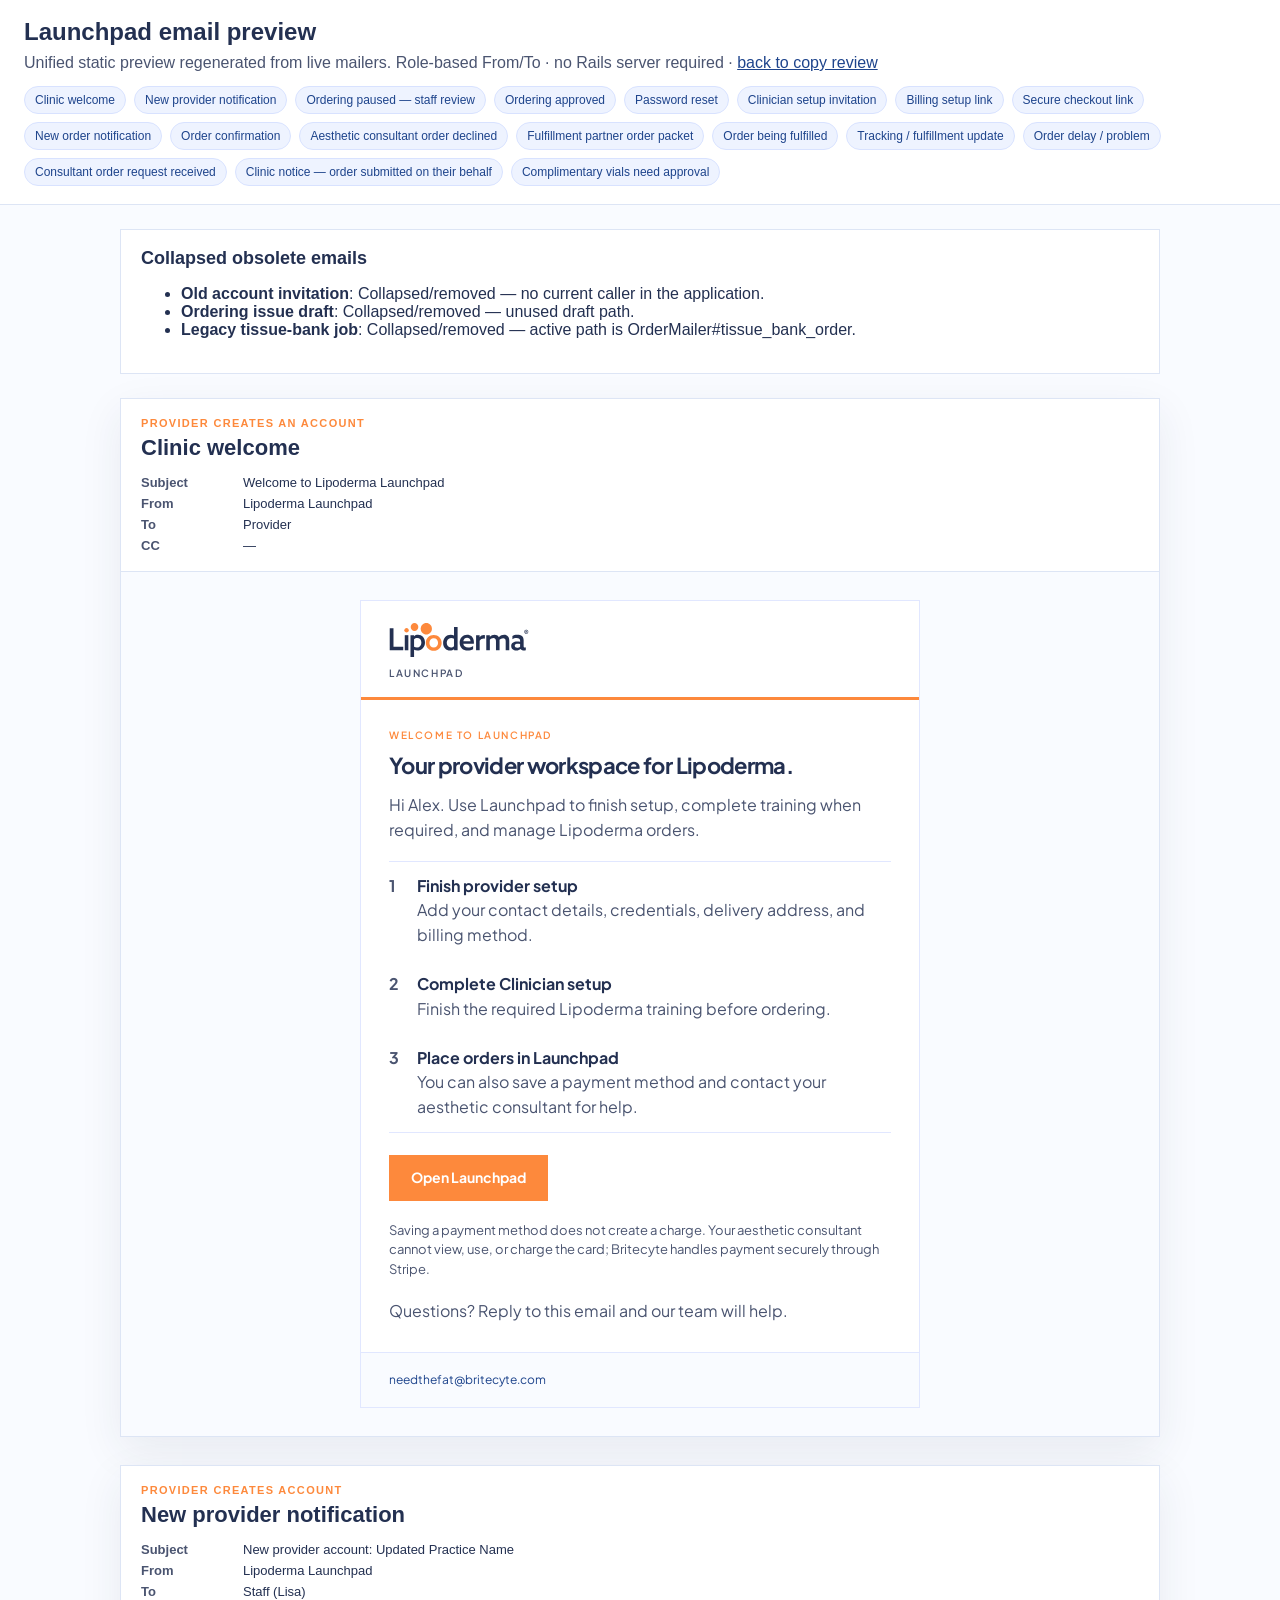
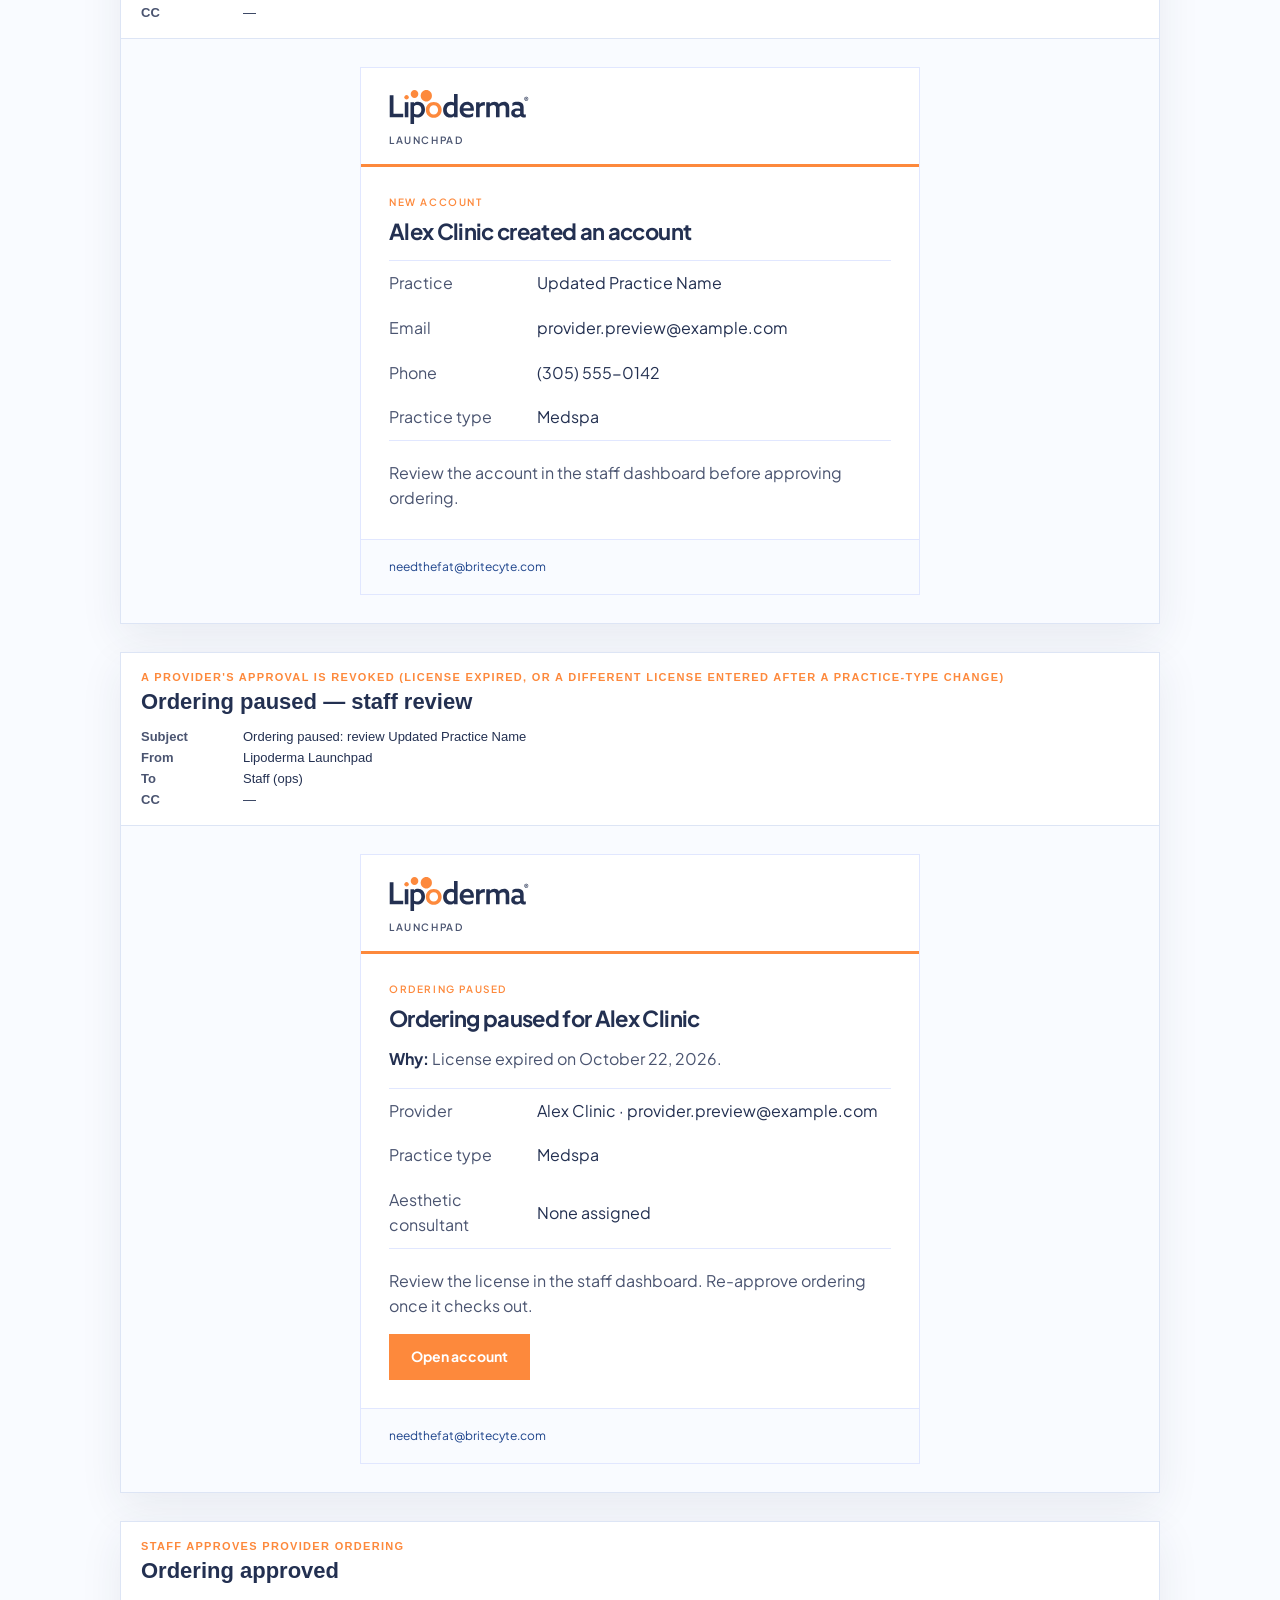
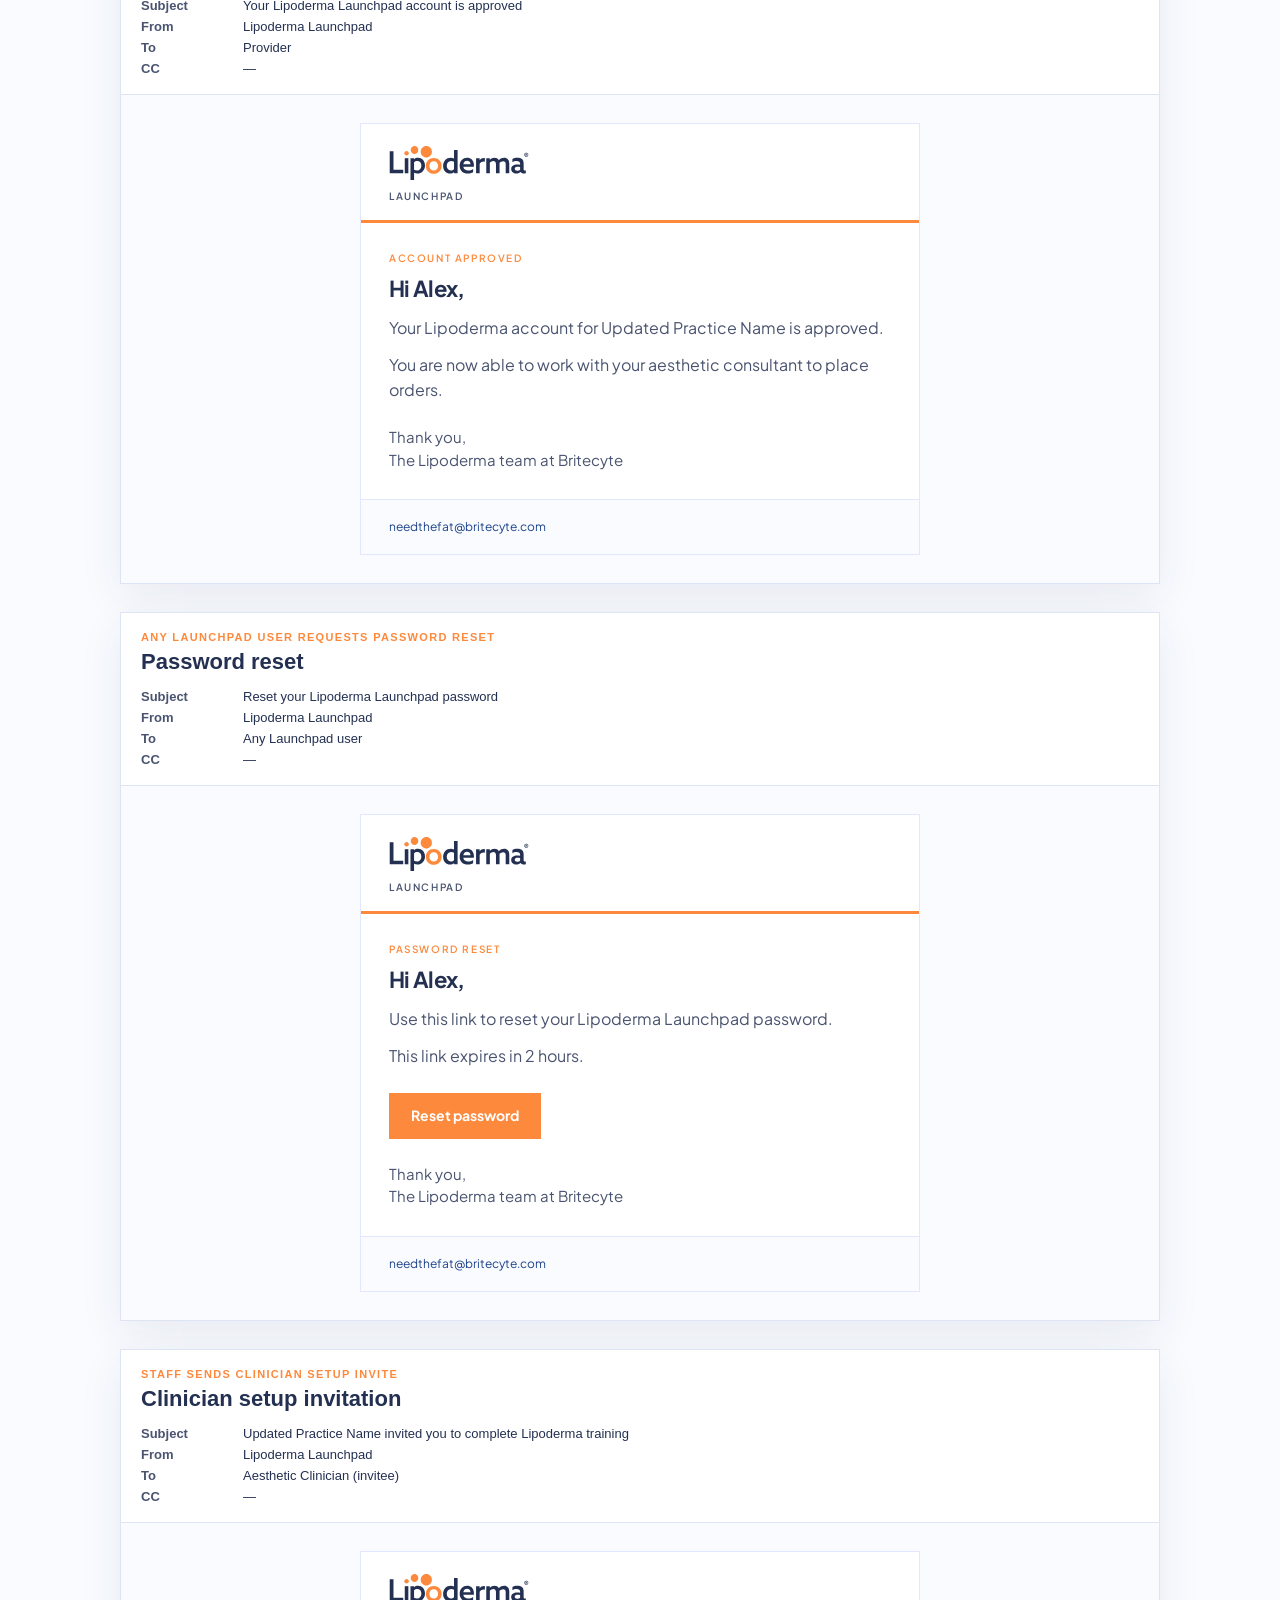
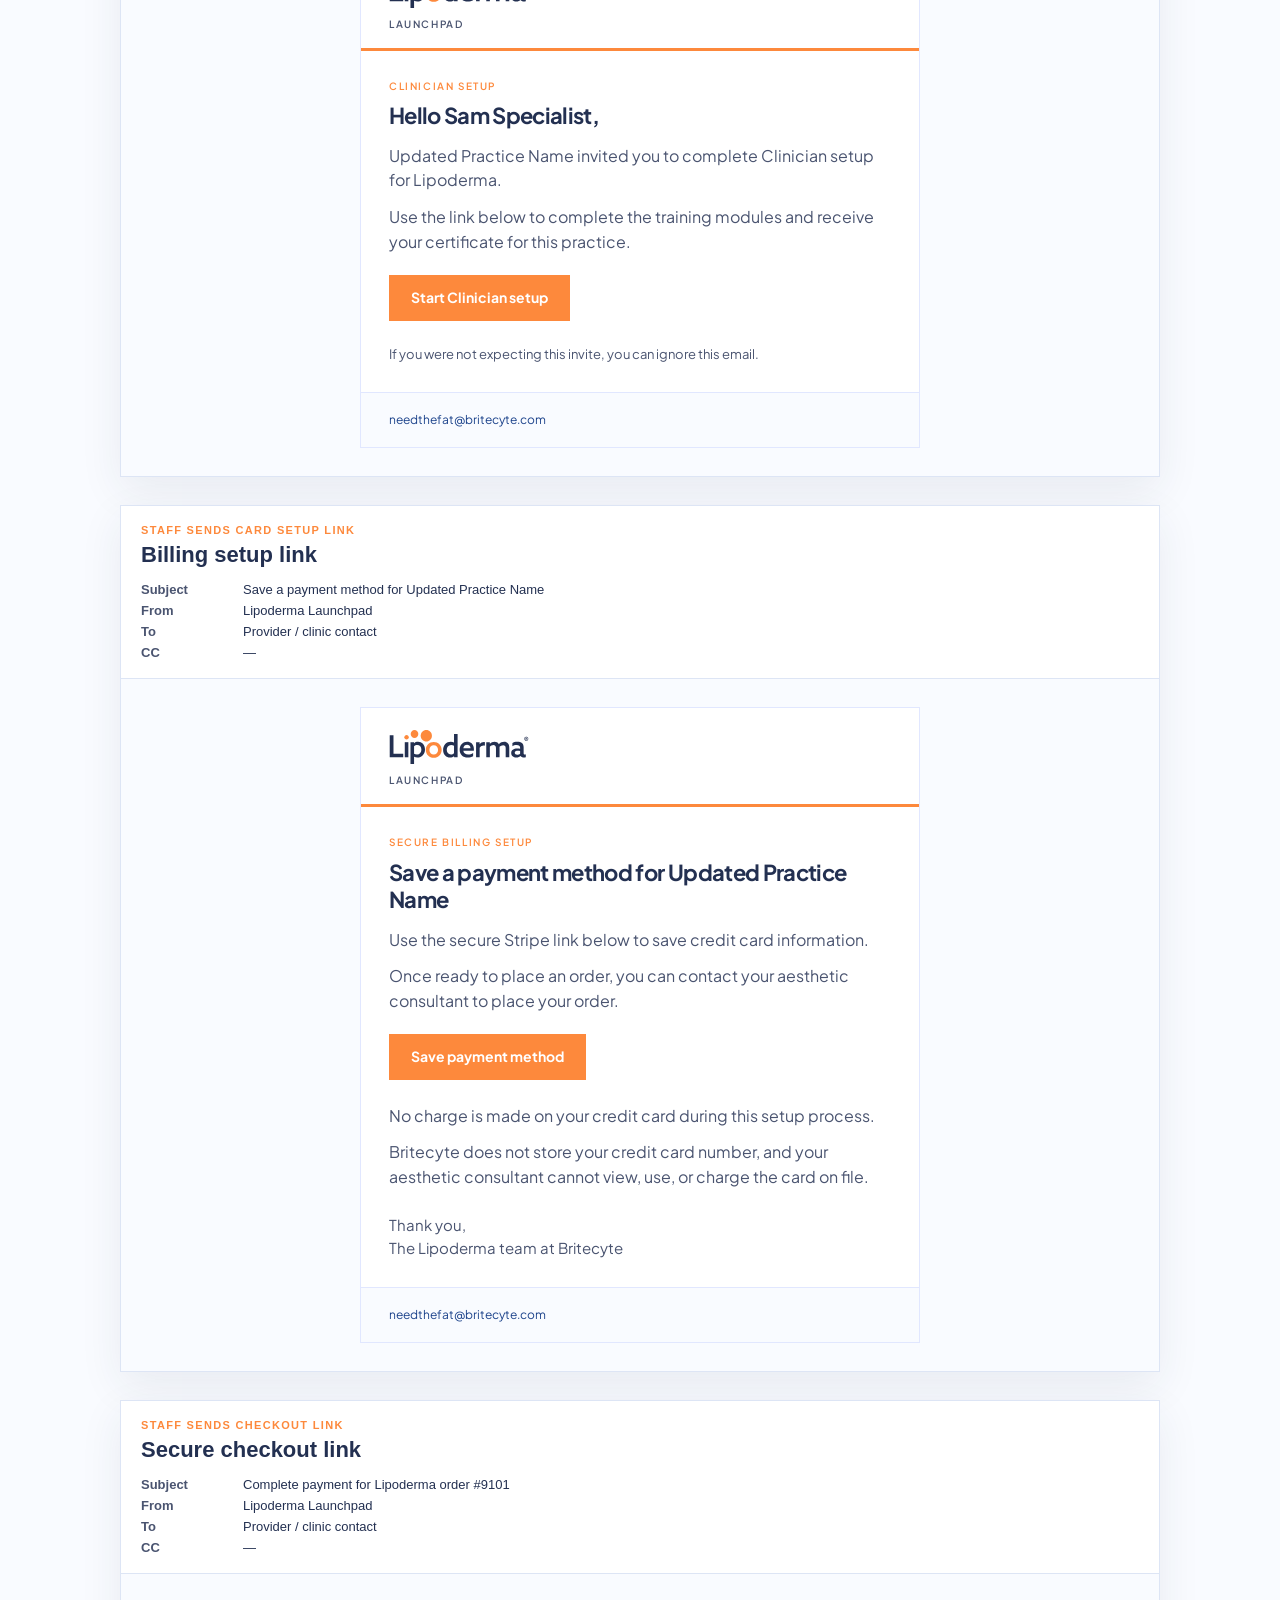
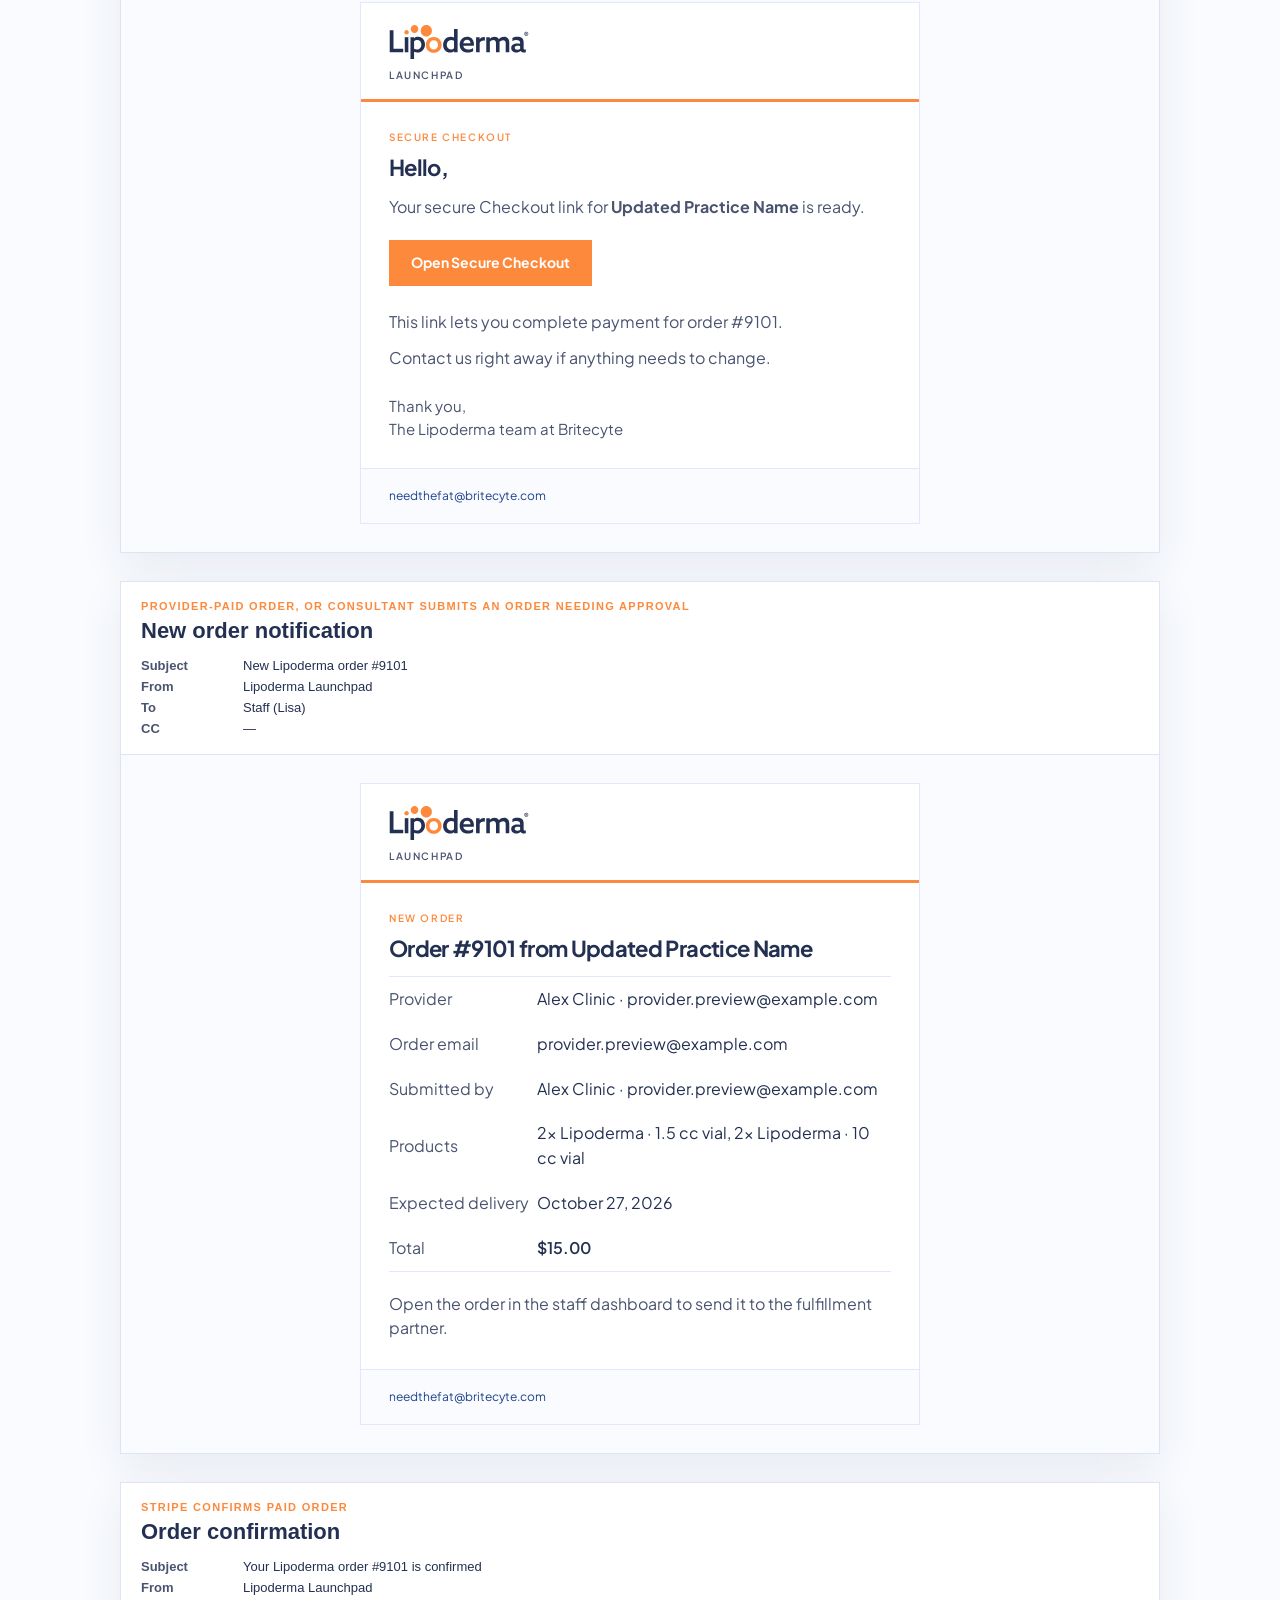
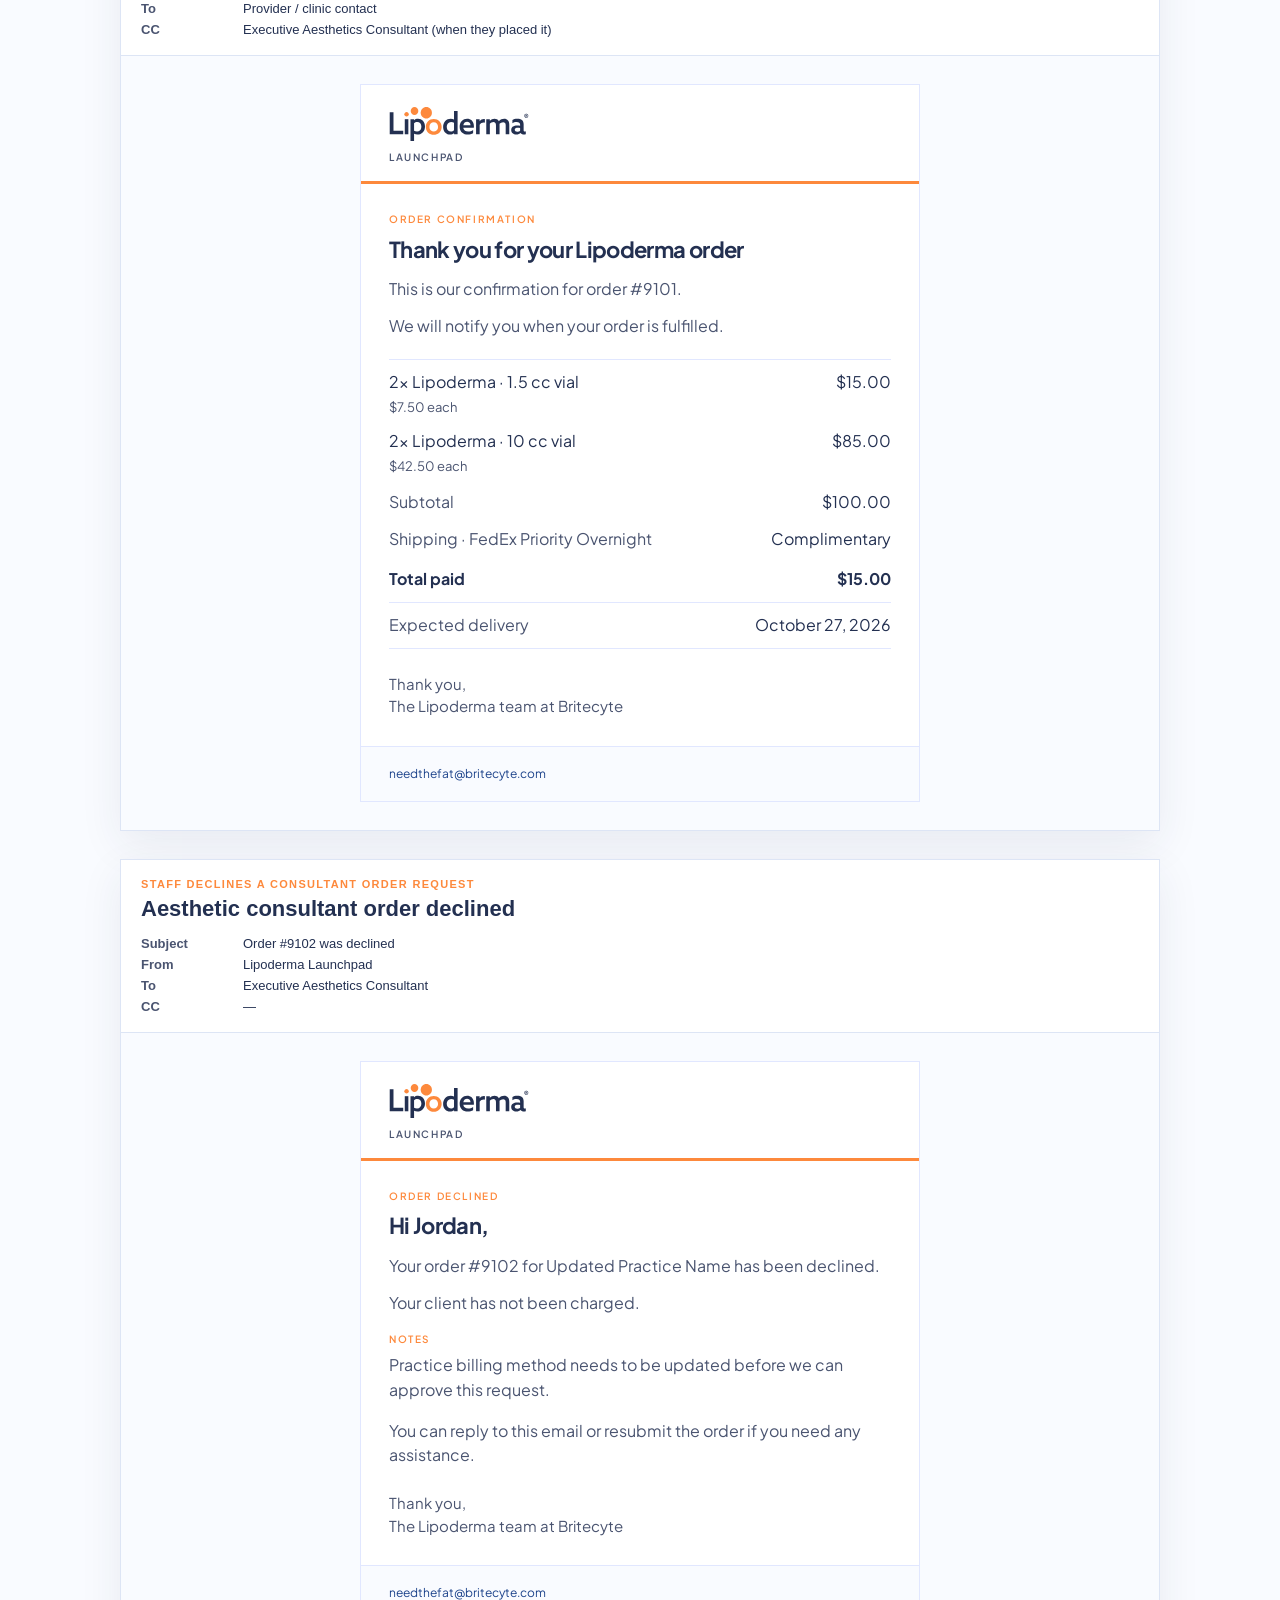
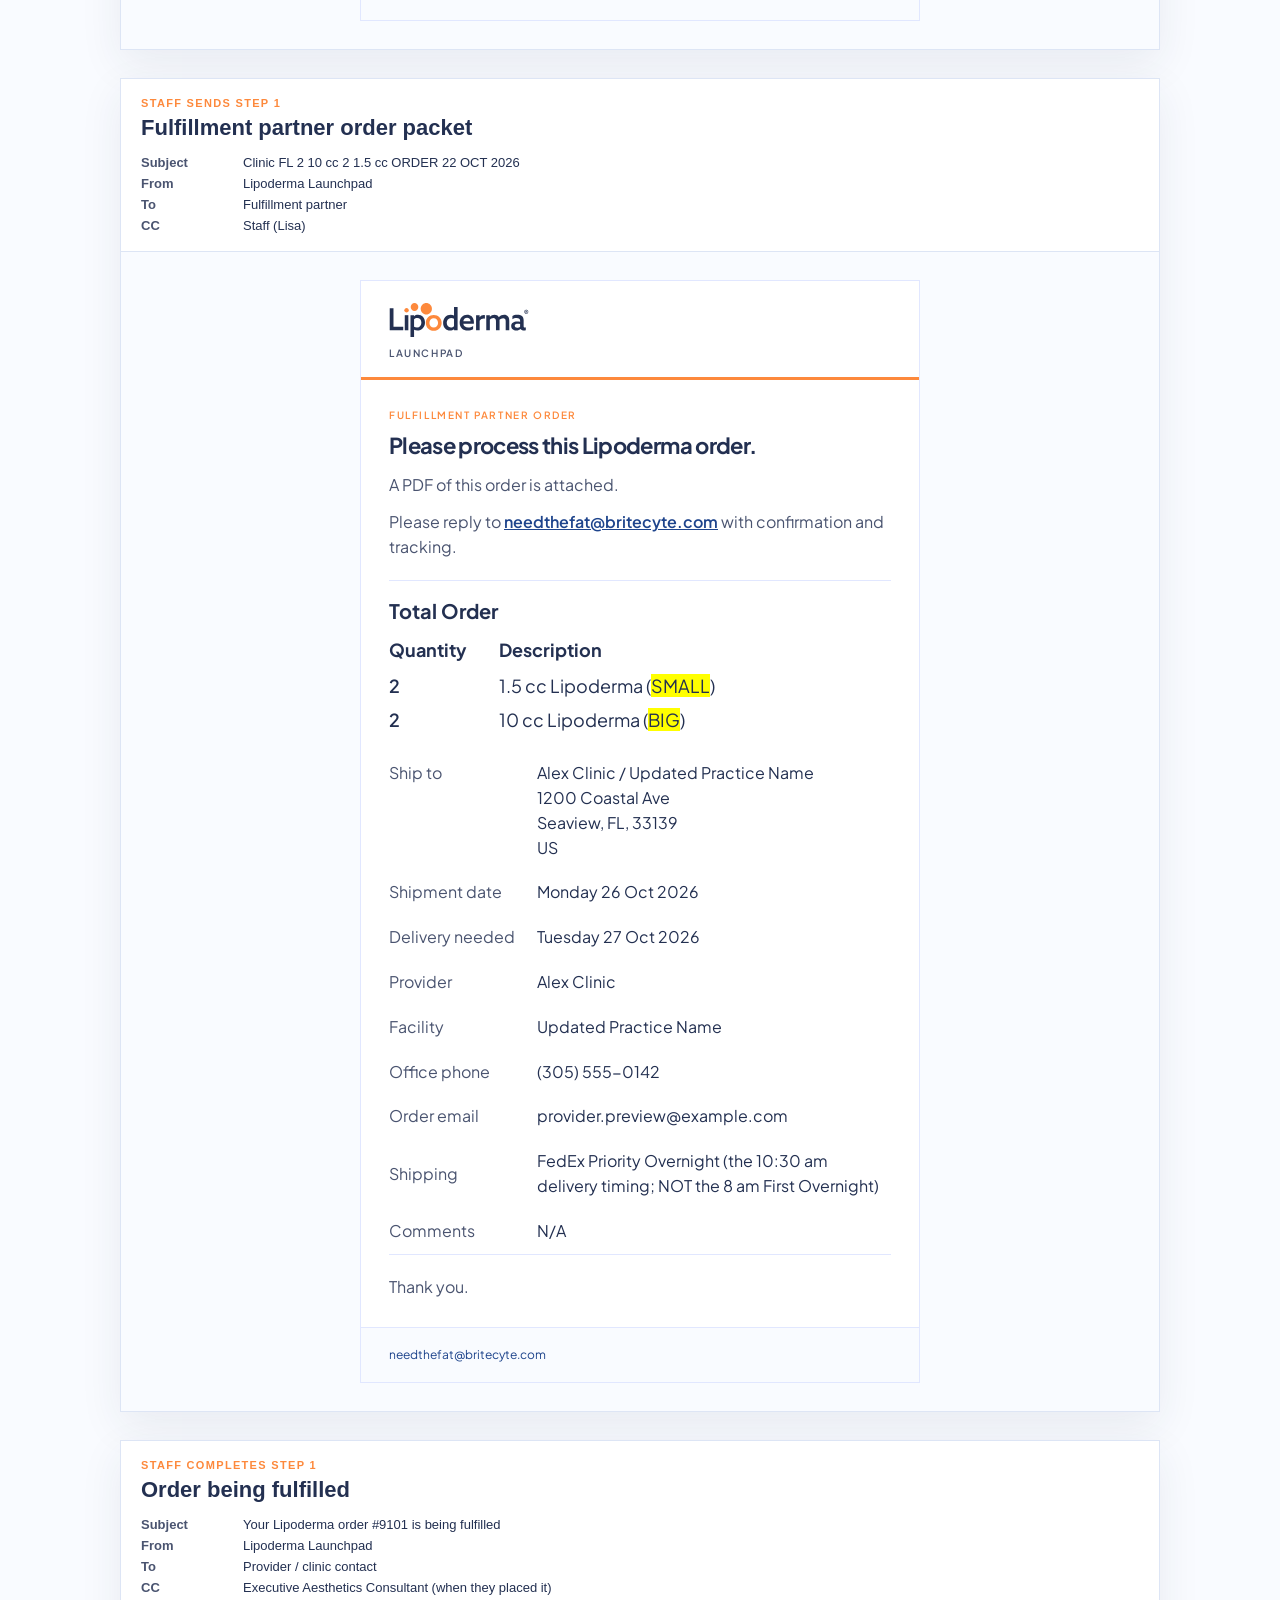
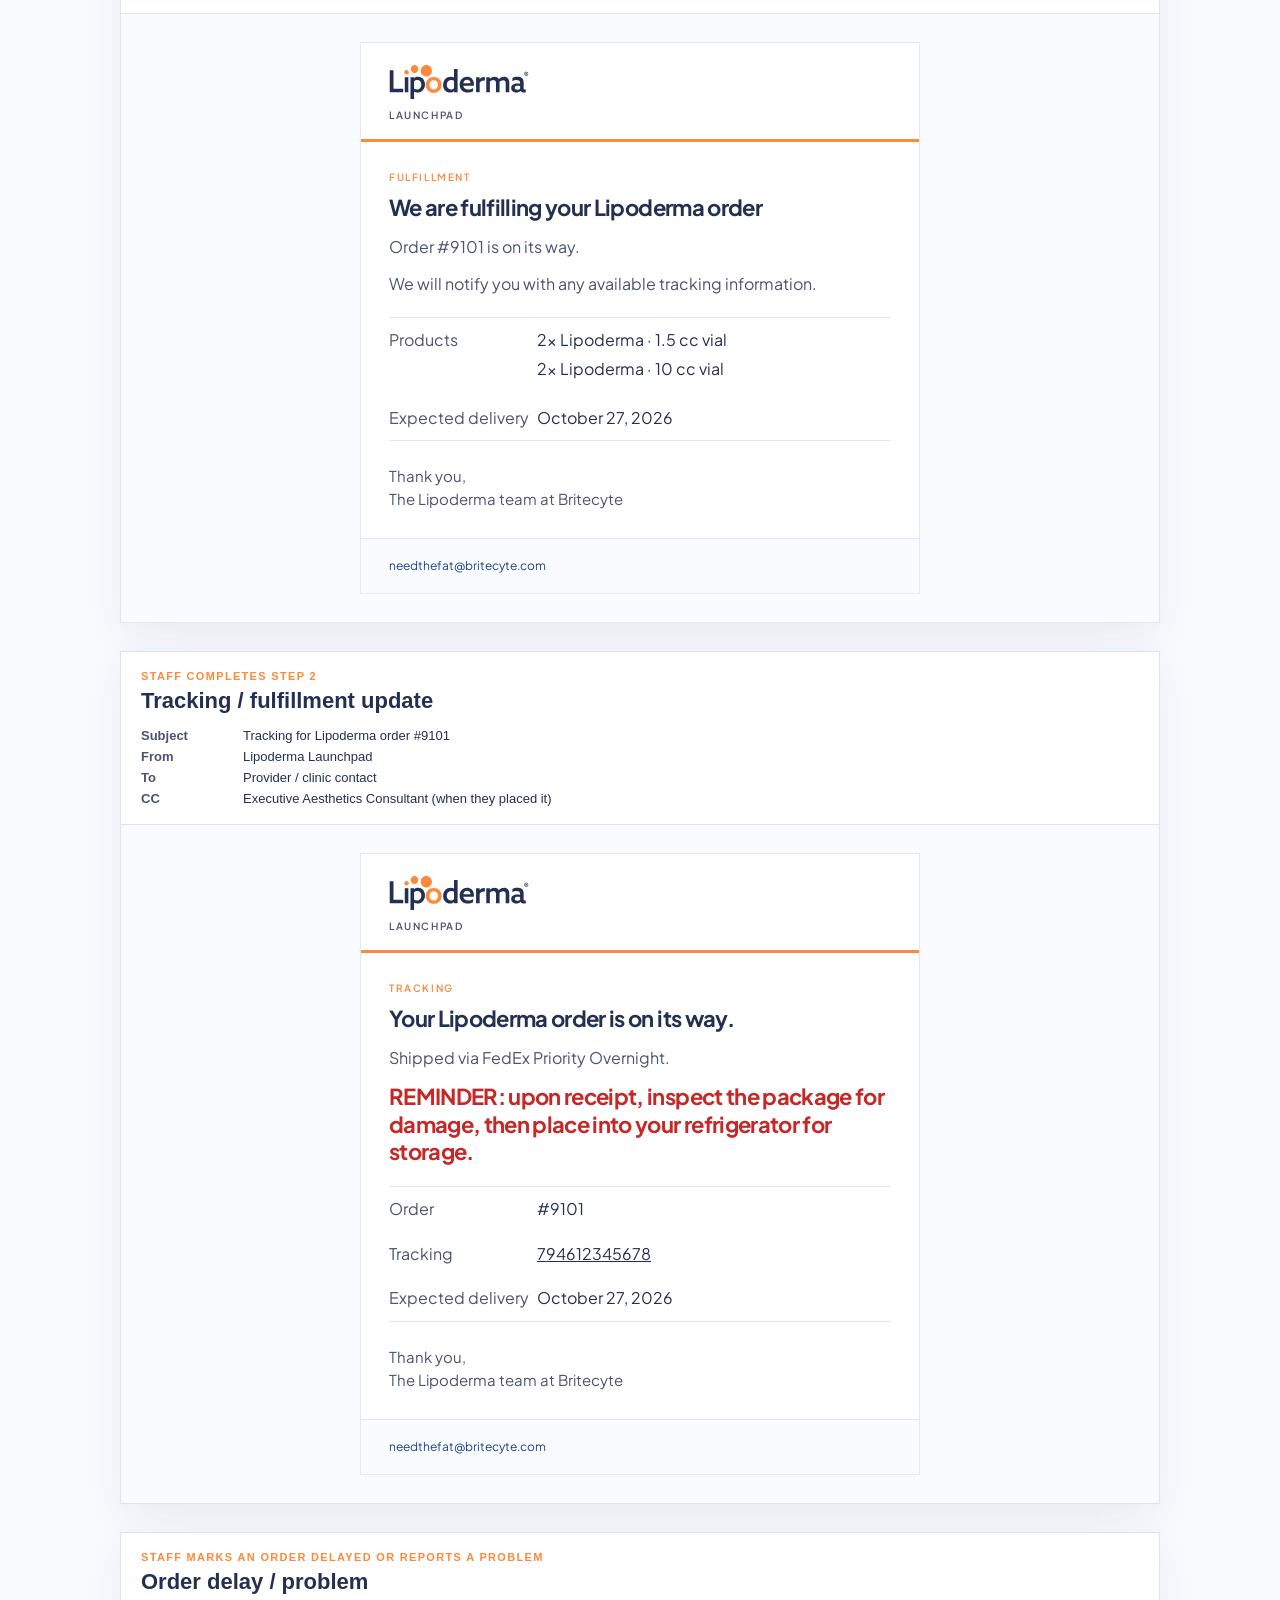
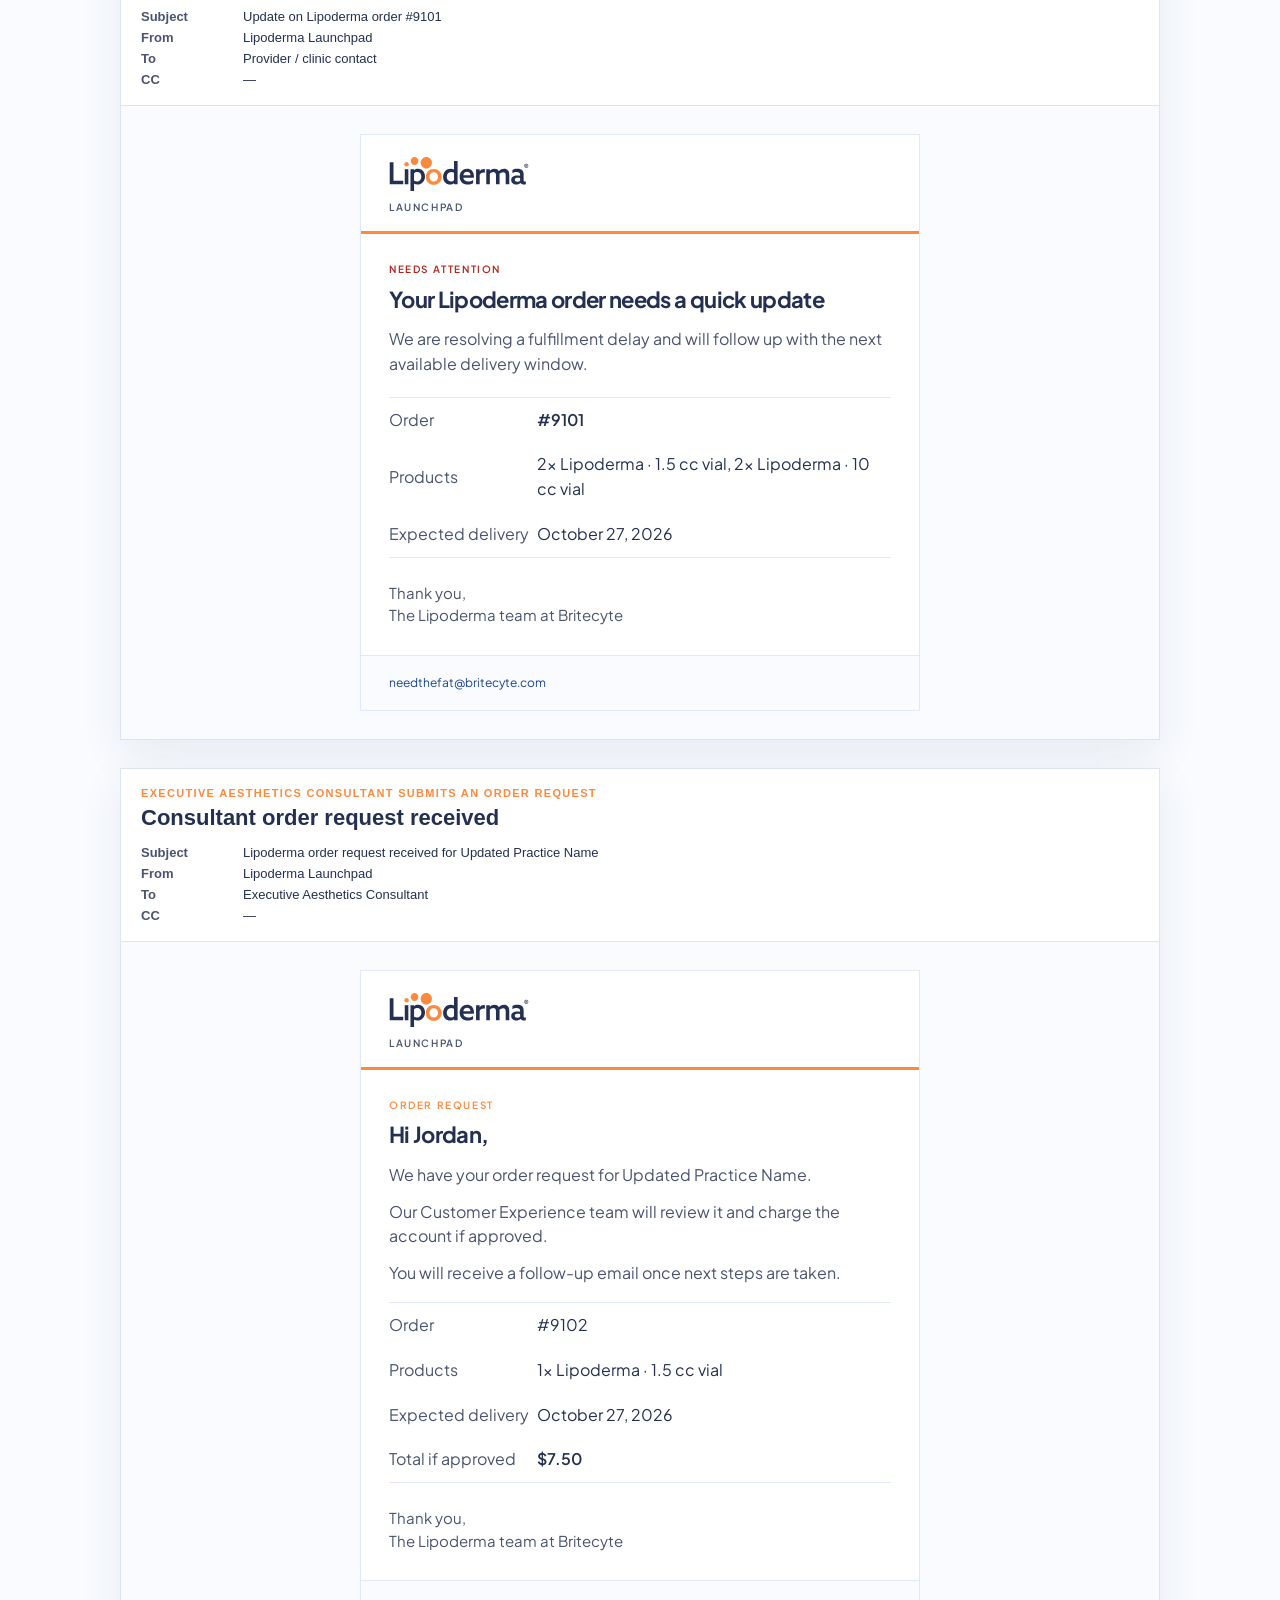
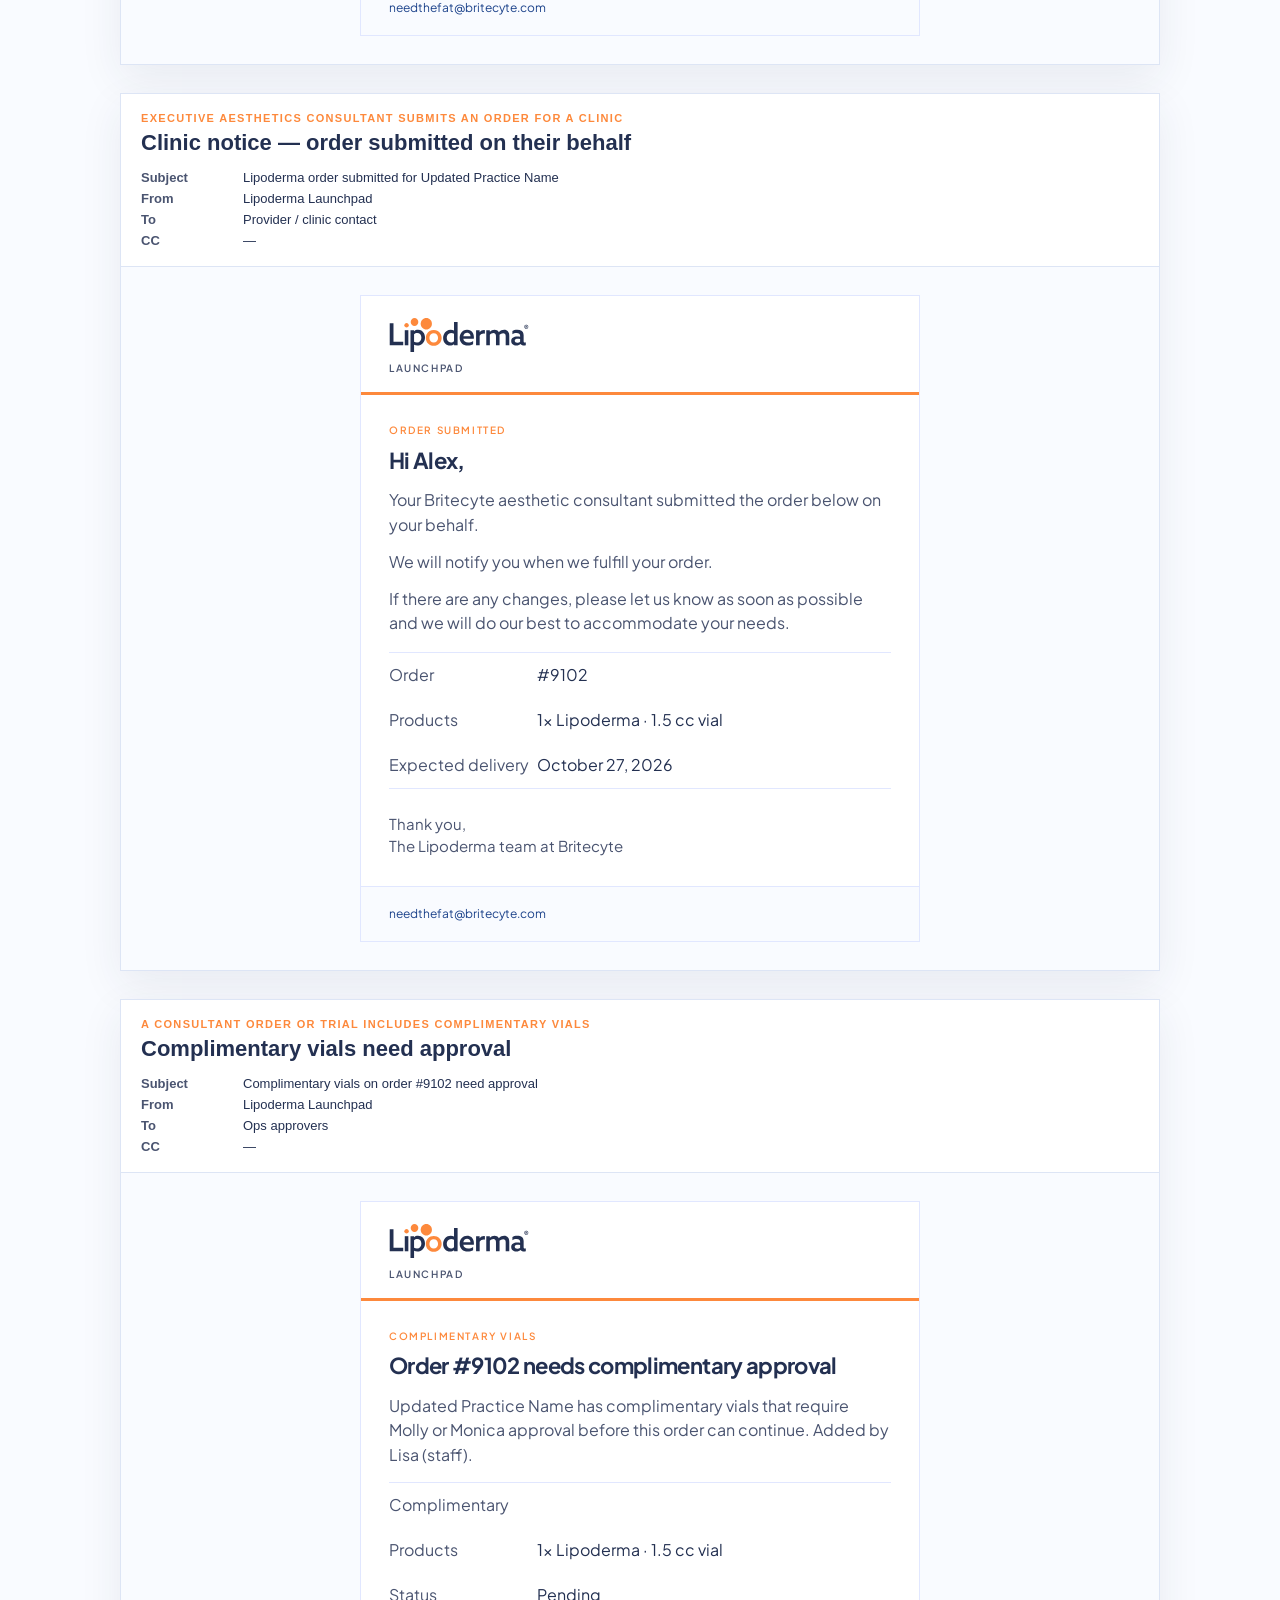
==== commit 35c082cf: "Match the public email preview to clinician wording and the bold tracking reminder." ====
--- a/index.html
+++ b/index.html
@@ -29,7 +29,7 @@
   <header>
     <h1>Launchpad email preview</h1>
     <p class="sub">Unified static preview regenerated from live mailers. Role-based From/To · no Rails server required · <a href="/copy_review/">back to copy review</a></p>
-    <nav><a href="#email-0">Clinic welcome</a><a href="#email-1">New provider notification</a><a href="#email-16">Ordering paused — staff review</a><a href="#email-2">Ordering approved</a><a href="#email-3">Password reset</a><a href="#email-4">Specialist setup invitation</a><a href="#email-5">Billing setup link</a><a href="#email-6">Secure checkout link</a><a href="#email-7">New order notification</a><a href="#email-8">Order confirmation</a><a href="#email-9">Aesthetic consultant order declined</a><a href="#email-10">Fulfillment partner order packet</a><a href="#email-11">Order being fulfilled</a><a href="#email-12">Tracking / fulfillment update</a><a href="#email-13">Order delay / problem</a><a href="#email-14">Consultant order request received</a><a href="#email-15">Clinic notice — order submitted on their behalf</a><a href="#email-18">Complimentary vials need approval</a></nav>
+    <nav><a href="#email-0">Clinic welcome</a><a href="#email-1">New provider notification</a><a href="#email-16">Ordering paused — staff review</a><a href="#email-2">Ordering approved</a><a href="#email-3">Password reset</a><a href="#email-4">Clinician setup invitation</a><a href="#email-5">Billing setup link</a><a href="#email-6">Secure checkout link</a><a href="#email-7">New order notification</a><a href="#email-8">Order confirmation</a><a href="#email-9">Aesthetic consultant order declined</a><a href="#email-10">Fulfillment partner order packet</a><a href="#email-11">Order being fulfilled</a><a href="#email-12">Tracking / fulfillment update</a><a href="#email-13">Order delay / problem</a><a href="#email-14">Consultant order request received</a><a href="#email-15">Clinic notice — order submitted on their behalf</a><a href="#email-18">Complimentary vials need approval</a></nav>
   </header>
   <main>
     <section class="obsolete">
@@ -88,7 +88,7 @@
   </tr>
   <tr>
     <td style="padding:12px 0;color:#4a5470;width:28px;vertical-align:top;font-weight:700;">2</td>
-    <td style="padding:12px 0;color:#233051;"><strong>Complete Specialist setup</strong><br><span style="color:#4a5470;">Finish the required Lipoderma training before ordering.</span></td>
+    <td style="padding:12px 0;color:#233051;"><strong>Complete Clinician setup</strong><br><span style="color:#4a5470;">Finish the required Lipoderma training before ordering.</span></td>
   </tr>
   <tr>
     <td style="padding:12px 0;color:#4a5470;width:28px;vertical-align:top;font-weight:700;">3</td>
@@ -232,7 +232,7 @@
               <td style="background-color:#ffffff;padding:28px;font-family:'Plus Jakarta Sans',Arial,Helvetica,sans-serif;color:#233051;font-size:16px;line-height:1.55;">
                 <p style="margin:0 0 8px;font-size:10px;font-weight:600;letter-spacing:0.16em;text-transform:uppercase;color:#fd893c;">Ordering paused</p>
 <p style="margin:0 0 14px;font-size:22px;font-weight:700;letter-spacing:-0.03em;line-height:1.25;color:#233051;">Ordering paused for Alex Clinic</p>
-<p style="margin:0 0 16px;color:#4a5470;"><strong style="color:#233051;">Why:</strong> License expired on October 19, 2026.</p>
+<p style="margin:0 0 16px;color:#4a5470;"><strong style="color:#233051;">Why:</strong> License expired on October 22, 2026.</p>
 <table role="presentation" width="100%" cellspacing="0" cellpadding="0" border="0" style="border-top:1px solid #e1e7ff;border-bottom:1px solid #e1e7ff;">
   <tr>
     <td style="padding:10px 0;color:#4a5470;width:148px;">Provider</td>
@@ -251,7 +251,7 @@
   <table role="presentation" cellspacing="0" cellpadding="0" border="0" style="margin-top:16px;">
   <tr>
     <td style="background-color:#fd893c;">
-      <a href="/staff/providers/440" style="display:inline-block;padding:12px 22px;font-family:'Plus Jakarta Sans',Arial,Helvetica,sans-serif;font-size:14px;font-weight:700;color:#ffffff;text-decoration:none;">Open account</a>
+      <a href="/staff/providers/450" style="display:inline-block;padding:12px 22px;font-family:'Plus Jakarta Sans',Arial,Helvetica,sans-serif;font-size:14px;font-weight:700;color:#ffffff;text-decoration:none;">Open account</a>
     </td>
   </tr>
 </table>
@@ -399,12 +399,12 @@
 
 <section class="email-card" id="email-4">
   <div class="meta">
-    <p class="eyebrow">Staff sends Specialist setup invite</p>
-    <h2>Specialist setup invitation</h2>
+    <p class="eyebrow">Staff sends Clinician setup invite</p>
+    <h2>Clinician setup invitation</h2>
     <dl>
       <dt>Subject</dt><dd>Updated Practice Name invited you to complete Lipoderma training</dd>
       <dt>From</dt><dd>Lipoderma Launchpad</dd>
-      <dt>To</dt><dd>Aesthetic Specialist (invitee)</dd>
+      <dt>To</dt><dd>Aesthetic Clinician (invitee)</dd>
       <dt>CC</dt><dd>—</dd>
     </dl>
   </div>
@@ -432,14 +432,14 @@
             </tr>
             <tr>
               <td style="background-color:#ffffff;padding:28px;font-family:'Plus Jakarta Sans',Arial,Helvetica,sans-serif;color:#233051;font-size:16px;line-height:1.55;">
-                <p style="margin:0 0 8px;font-size:10px;font-weight:600;letter-spacing:0.16em;text-transform:uppercase;color:#fd893c;">Specialist setup</p>
+                <p style="margin:0 0 8px;font-size:10px;font-weight:600;letter-spacing:0.16em;text-transform:uppercase;color:#fd893c;">Clinician setup</p>
 <p style="margin:0 0 14px;font-size:22px;font-weight:700;letter-spacing:-0.03em;line-height:1.25;color:#233051;">Hello Sam Specialist,</p>
-<p style="margin:0 0 12px;color:#4a5470;">Updated Practice Name invited you to complete Specialist setup for Lipoderma.</p>
+<p style="margin:0 0 12px;color:#4a5470;">Updated Practice Name invited you to complete Clinician setup for Lipoderma.</p>
 <p style="margin:0 0 20px;color:#4a5470;">Use the link below to complete the training modules and receive your certificate for this practice.</p>
 <table role="presentation" cellspacing="0" cellpadding="0" border="0">
   <tr>
     <td style="background-color:#fd893c;">
-      <a href="/specialist-setup?invite=copy-review-preview-training-token" style="display:inline-block;padding:12px 22px;font-family:'Plus Jakarta Sans',Arial,Helvetica,sans-serif;font-size:14px;font-weight:700;color:#ffffff;text-decoration:none;">Start Specialist setup</a>
+      <a href="/specialist-setup?invite=copy-review-preview-training-token" style="display:inline-block;padding:12px 22px;font-family:'Plus Jakarta Sans',Arial,Helvetica,sans-serif;font-size:14px;font-weight:700;color:#ffffff;text-decoration:none;">Start Clinician setup</a>
     </td>
   </tr>
 </table>
@@ -661,7 +661,7 @@
   </tr>
   <tr>
     <td style="padding:10px 0;color:#4a5470;">Expected delivery</td>
-    <td style="padding:10px 0;color:#233051;">October 20, 2026</td>
+    <td style="padding:10px 0;color:#233051;">October 27, 2026</td>
   </tr>
   <tr>
     <td style="padding:10px 0;color:#4a5470;">Total</td>
@@ -758,7 +758,7 @@
   </tr>
     <tr>
       <td style="padding:10px 12px 10px 0;color:#4a5470;border-top:1px solid #e1e7ff;">Expected delivery</td>
-      <td style="padding:10px 0;color:#233051;text-align:right;border-top:1px solid #e1e7ff;">October 20, 2026</td>
+      <td style="padding:10px 0;color:#233051;text-align:right;border-top:1px solid #e1e7ff;">October 27, 2026</td>
     </tr>
 </table>
 
@@ -851,7 +851,7 @@
     <p class="eyebrow">Staff sends Step 1</p>
     <h2>Fulfillment partner order packet</h2>
     <dl>
-      <dt>Subject</dt><dd>Clinic FL 2 10 cc 2 1.5 cc ORDER 19 OCT 2026</dd>
+      <dt>Subject</dt><dd>Clinic FL 2 10 cc 2 1.5 cc ORDER 22 OCT 2026</dd>
       <dt>From</dt><dd>Lipoderma Launchpad</dd>
       <dt>To</dt><dd>Fulfillment partner</dd>
       <dt>CC</dt><dd>Staff (Lisa)</dd>
@@ -898,11 +898,11 @@
   </tr>
   <tr>
     <td style="padding:10px 0;color:#4a5470;">Shipment date</td>
-    <td style="padding:10px 0;color:#233051;">Monday 19 Oct 2026</td>
+    <td style="padding:10px 0;color:#233051;">Monday 26 Oct 2026</td>
   </tr>
   <tr>
     <td style="padding:10px 0;color:#4a5470;">Delivery needed</td>
-    <td style="padding:10px 0;color:#233051;">Tuesday 20 Oct 2026</td>
+    <td style="padding:10px 0;color:#233051;">Tuesday 27 Oct 2026</td>
   </tr>
   <tr>
     <td style="padding:10px 0;color:#4a5470;">Provider</td>
@@ -1001,7 +1001,7 @@
   </tr>
     <tr>
       <td style="padding:10px 0;color:#4a5470;">Expected delivery</td>
-      <td style="padding:10px 0;color:#233051;">October 20, 2026</td>
+      <td style="padding:10px 0;color:#233051;">October 27, 2026</td>
     </tr>
 </table>
 <p style="margin:24px 0 0;font-size:15px;line-height:1.5;color:#4a5470;">Thank you,<br>The Lipoderma team at Britecyte</p>
@@ -1062,7 +1062,9 @@
 <p style="margin:0 0 8px;font-size:10px;font-weight:600;letter-spacing:0.16em;text-transform:uppercase;color:#fd893c;">Tracking</p>
 <p style="margin:0 0 14px;font-size:22px;font-weight:700;letter-spacing:-0.03em;line-height:1.25;color:#233051;">Your Lipoderma order is on its way.</p>
 <p style="margin:0 0 20px;color:#4a5470;">Shipped via FedEx Priority Overnight.</p>
-  <p style="margin:-8px 0 20px;color:#4a5470;"><strong>REMINDER:</strong> upon receipt, inspect the package for damage, then place into your refrigerator for storage.</p>
+  <p style="margin:-8px 0 20px;font-size:22px;line-height:1.25;letter-spacing:-0.03em;">
+    <strong style="font-size:22px;font-weight:700;color:#c62828;">REMINDER: upon receipt, inspect the package for damage, then place into your refrigerator for storage.</strong>
+  </p>
 <table role="presentation" width="100%" cellspacing="0" cellpadding="0" border="0" style="border-top:1px solid #e1e7ff;border-bottom:1px solid #e1e7ff;">
   <tr>
     <td style="padding:10px 0;color:#4a5470;width:148px;">Order</td>
@@ -1070,11 +1072,11 @@
   </tr>
     <tr>
       <td style="padding:10px 0;color:#4a5470;">Tracking</td>
-      <td style="padding:10px 0;color:#233051;">794612345678</td>
+      <td style="padding:10px 0;color:#233051;"><a style="color:#233051;text-decoration:underline;" href="https://www.fedex.com/fedextrack/?trknbr=794612345678">794612345678</a></td>
     </tr>
     <tr>
       <td style="padding:10px 0;color:#4a5470;">Expected delivery</td>
-      <td style="padding:10px 0;color:#233051;">October 20, 2026</td>
+      <td style="padding:10px 0;color:#233051;">October 27, 2026</td>
     </tr>
 </table>
 <p style="margin:24px 0 0;font-size:15px;line-height:1.5;color:#4a5470;">Thank you,<br>The Lipoderma team at Britecyte</p>
@@ -1145,7 +1147,7 @@
   </tr>
     <tr>
       <td style="padding:10px 0;color:#4a5470;">Expected delivery</td>
-      <td style="padding:10px 0;color:#233051;">October 20, 2026</td>
+      <td style="padding:10px 0;color:#233051;">October 27, 2026</td>
     </tr>
 </table>
 <p style="margin:24px 0 0;font-size:15px;line-height:1.5;color:#4a5470;">Thank you,<br>The Lipoderma team at Britecyte</p>
@@ -1224,7 +1226,7 @@
   </tr>
     <tr>
       <td style="padding:10px 0;color:#4a5470;">Expected delivery</td>
-      <td style="padding:10px 0;color:#233051;">October 20, 2026</td>
+      <td style="padding:10px 0;color:#233051;">October 27, 2026</td>
     </tr>
   <tr>
     <td style="padding:10px 0;color:#4a5470;">Total if approved</td>
@@ -1307,7 +1309,7 @@
   </tr>
     <tr>
       <td style="padding:10px 0;color:#4a5470;">Expected delivery</td>
-      <td style="padding:10px 0;color:#233051;">October 20, 2026</td>
+      <td style="padding:10px 0;color:#233051;">October 27, 2026</td>
     </tr>
 </table>
 <p style="margin:24px 0 0;font-size:15px;line-height:1.5;color:#4a5470;">Thank you,<br>The Lipoderma team at Britecyte</p>
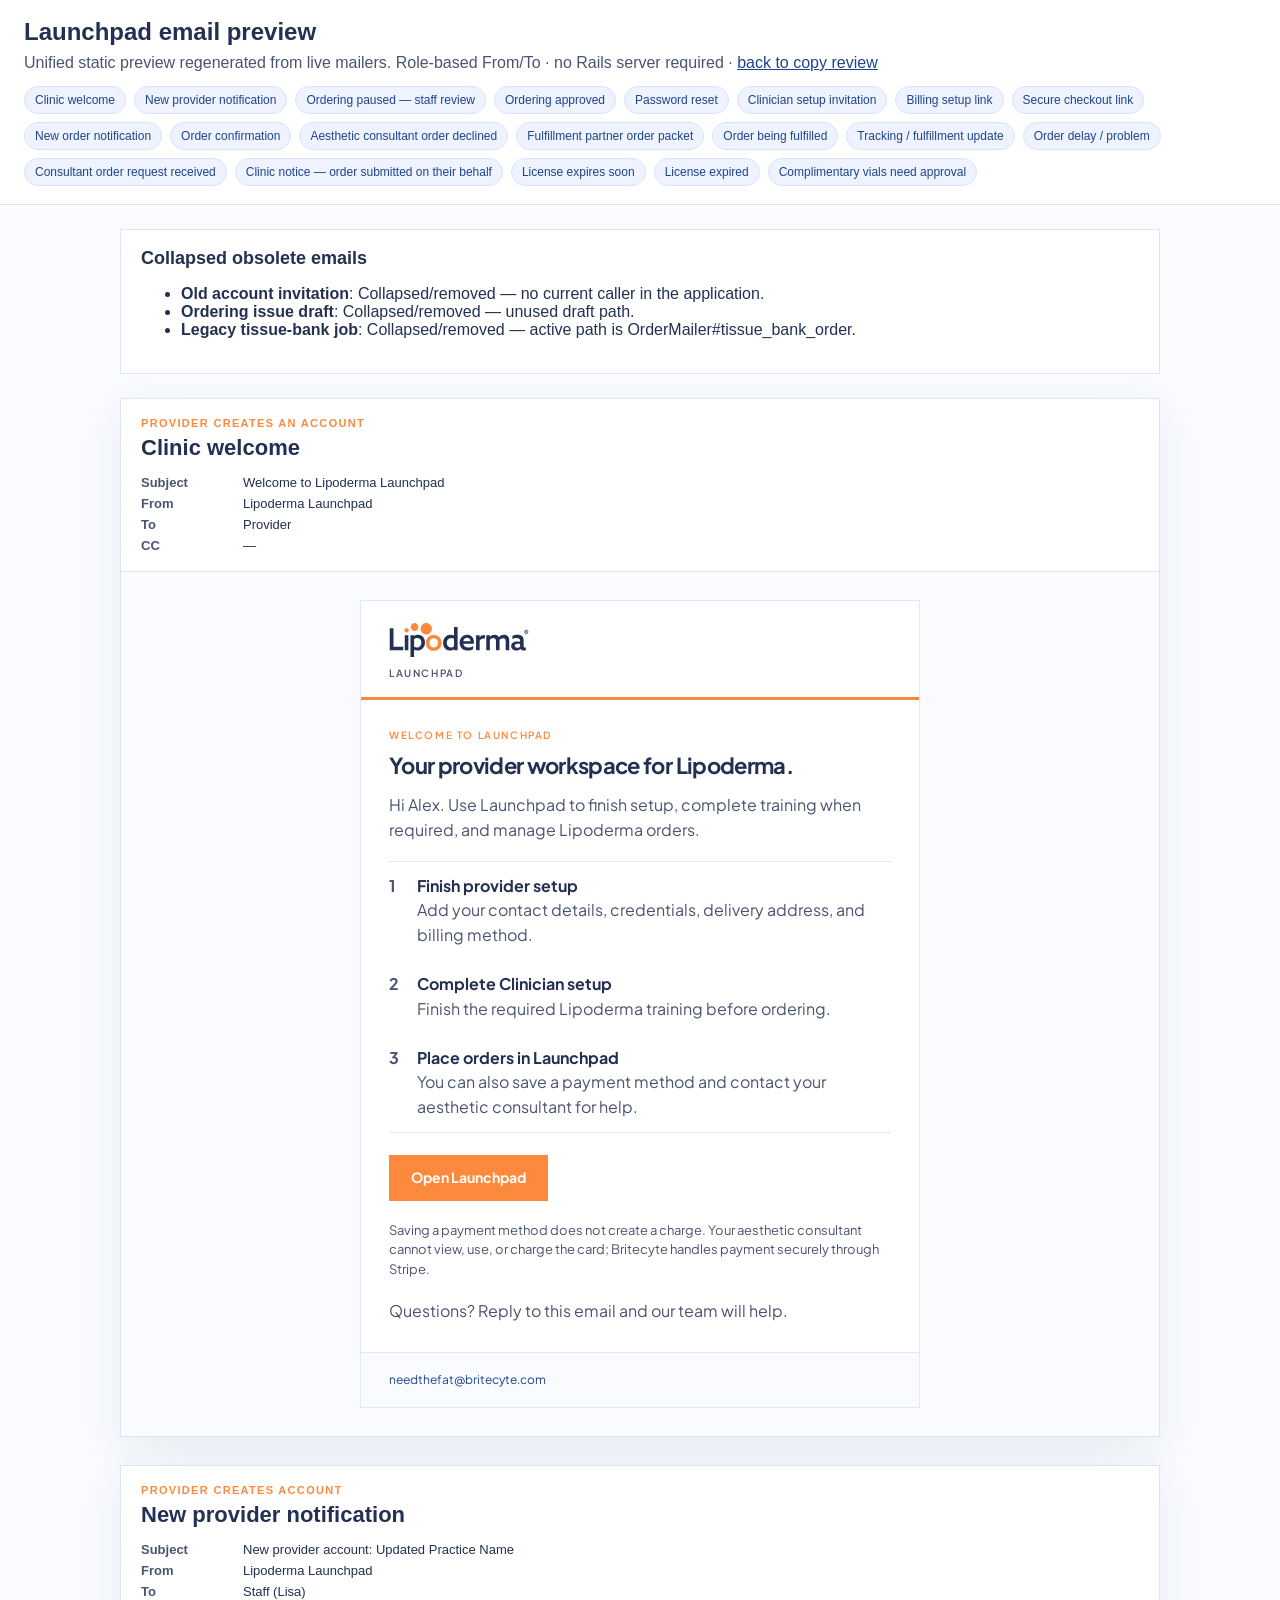
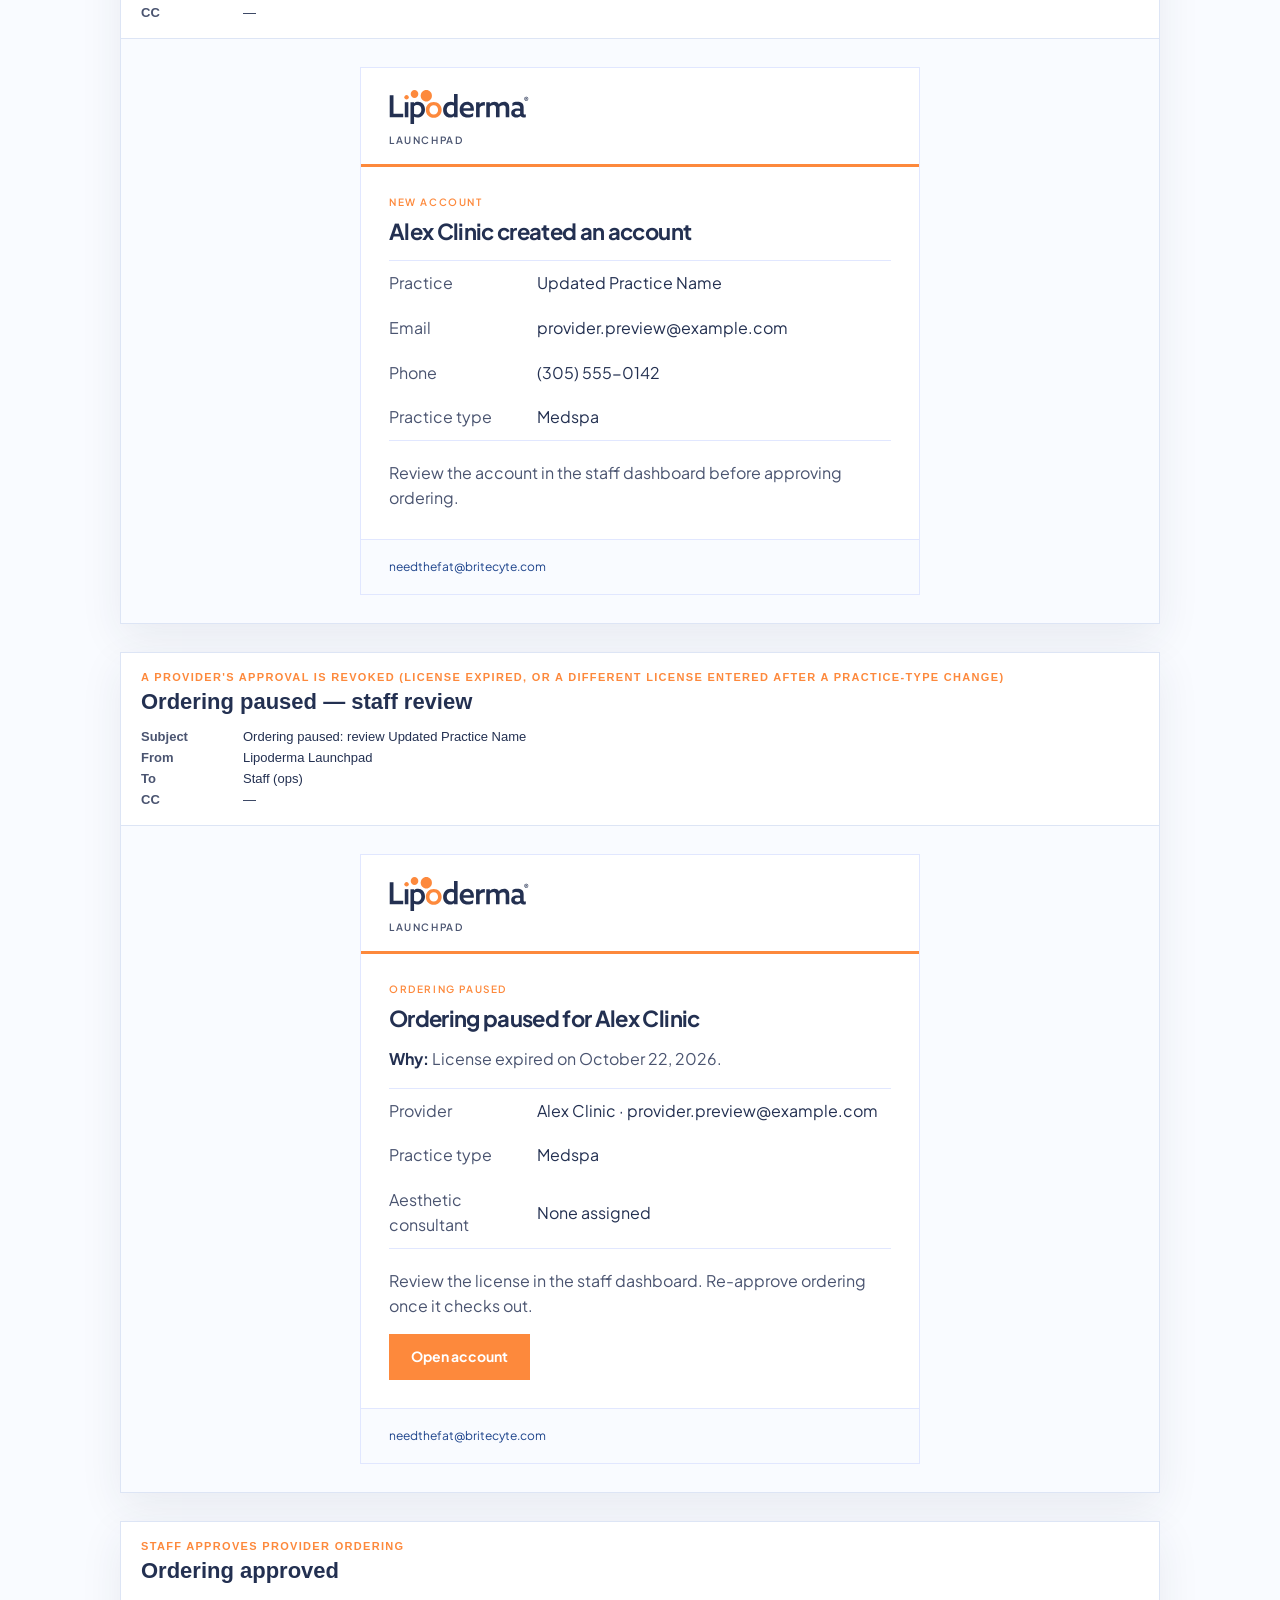
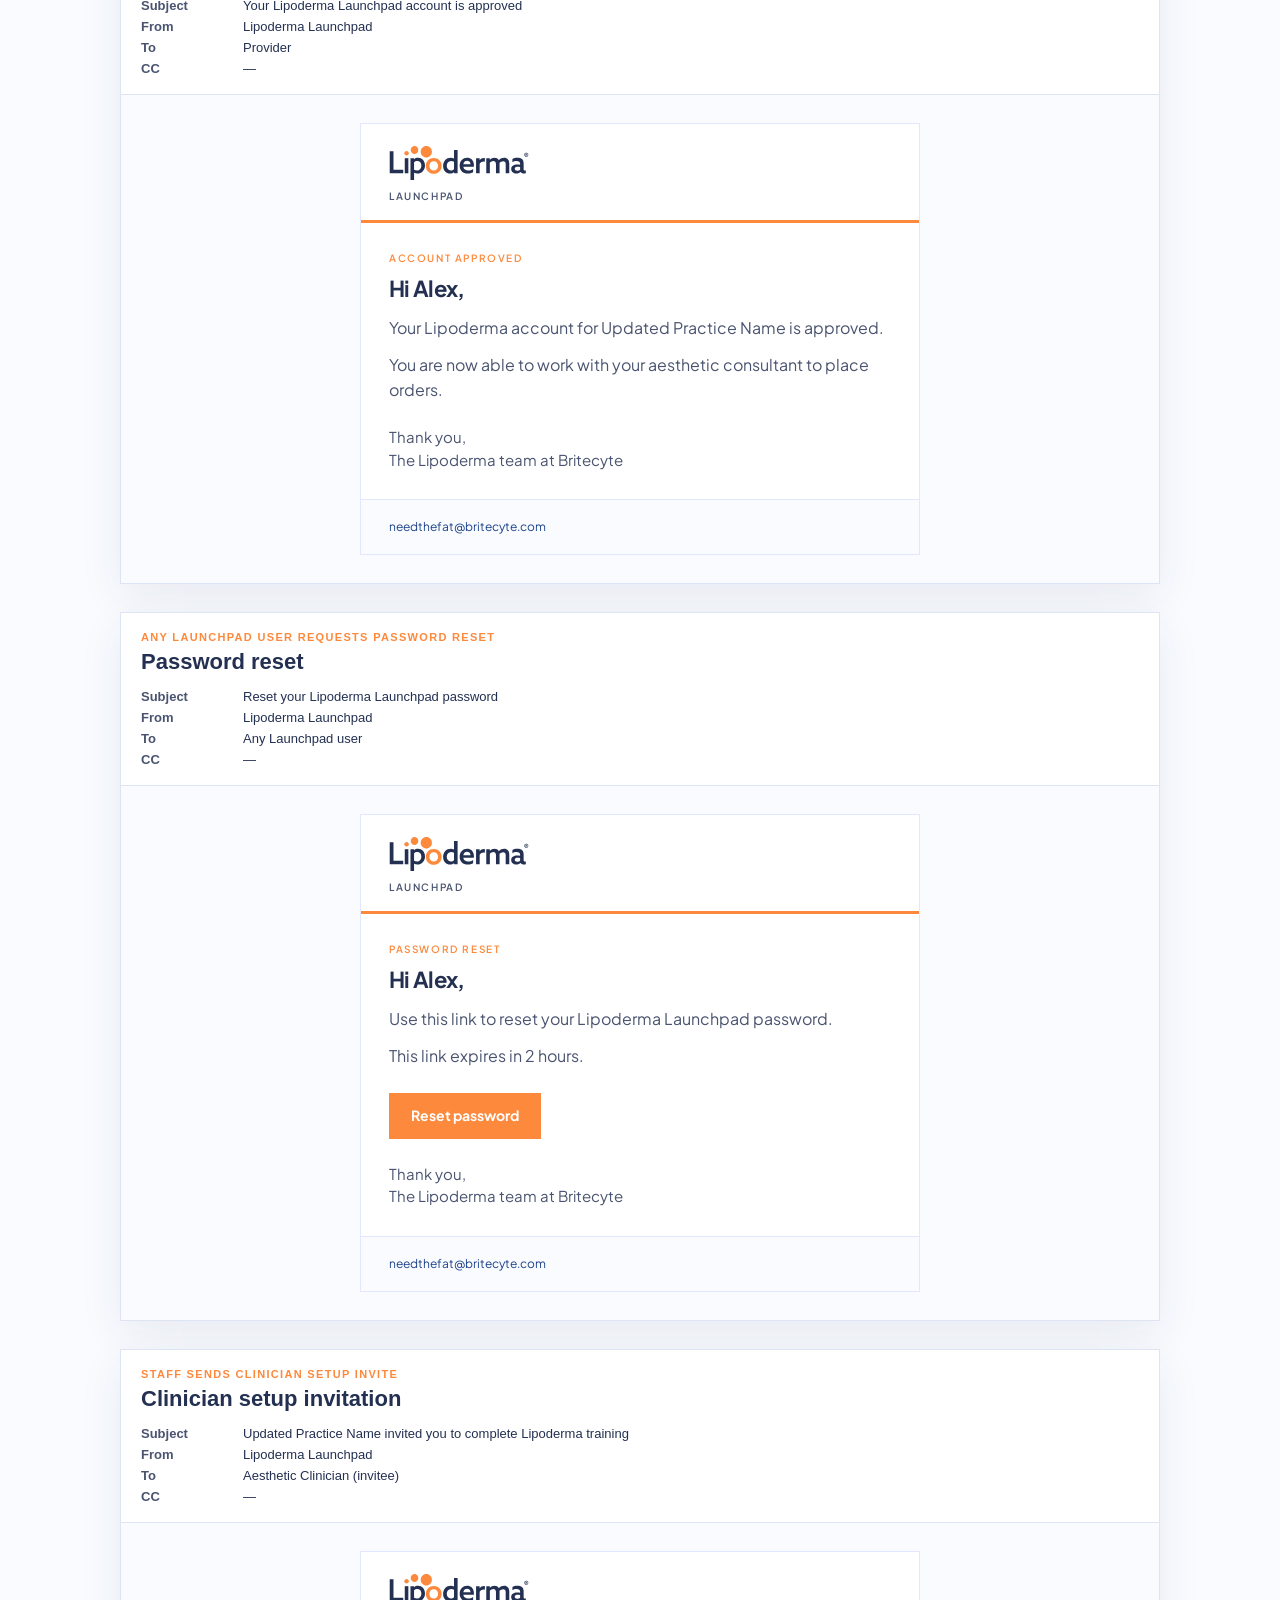
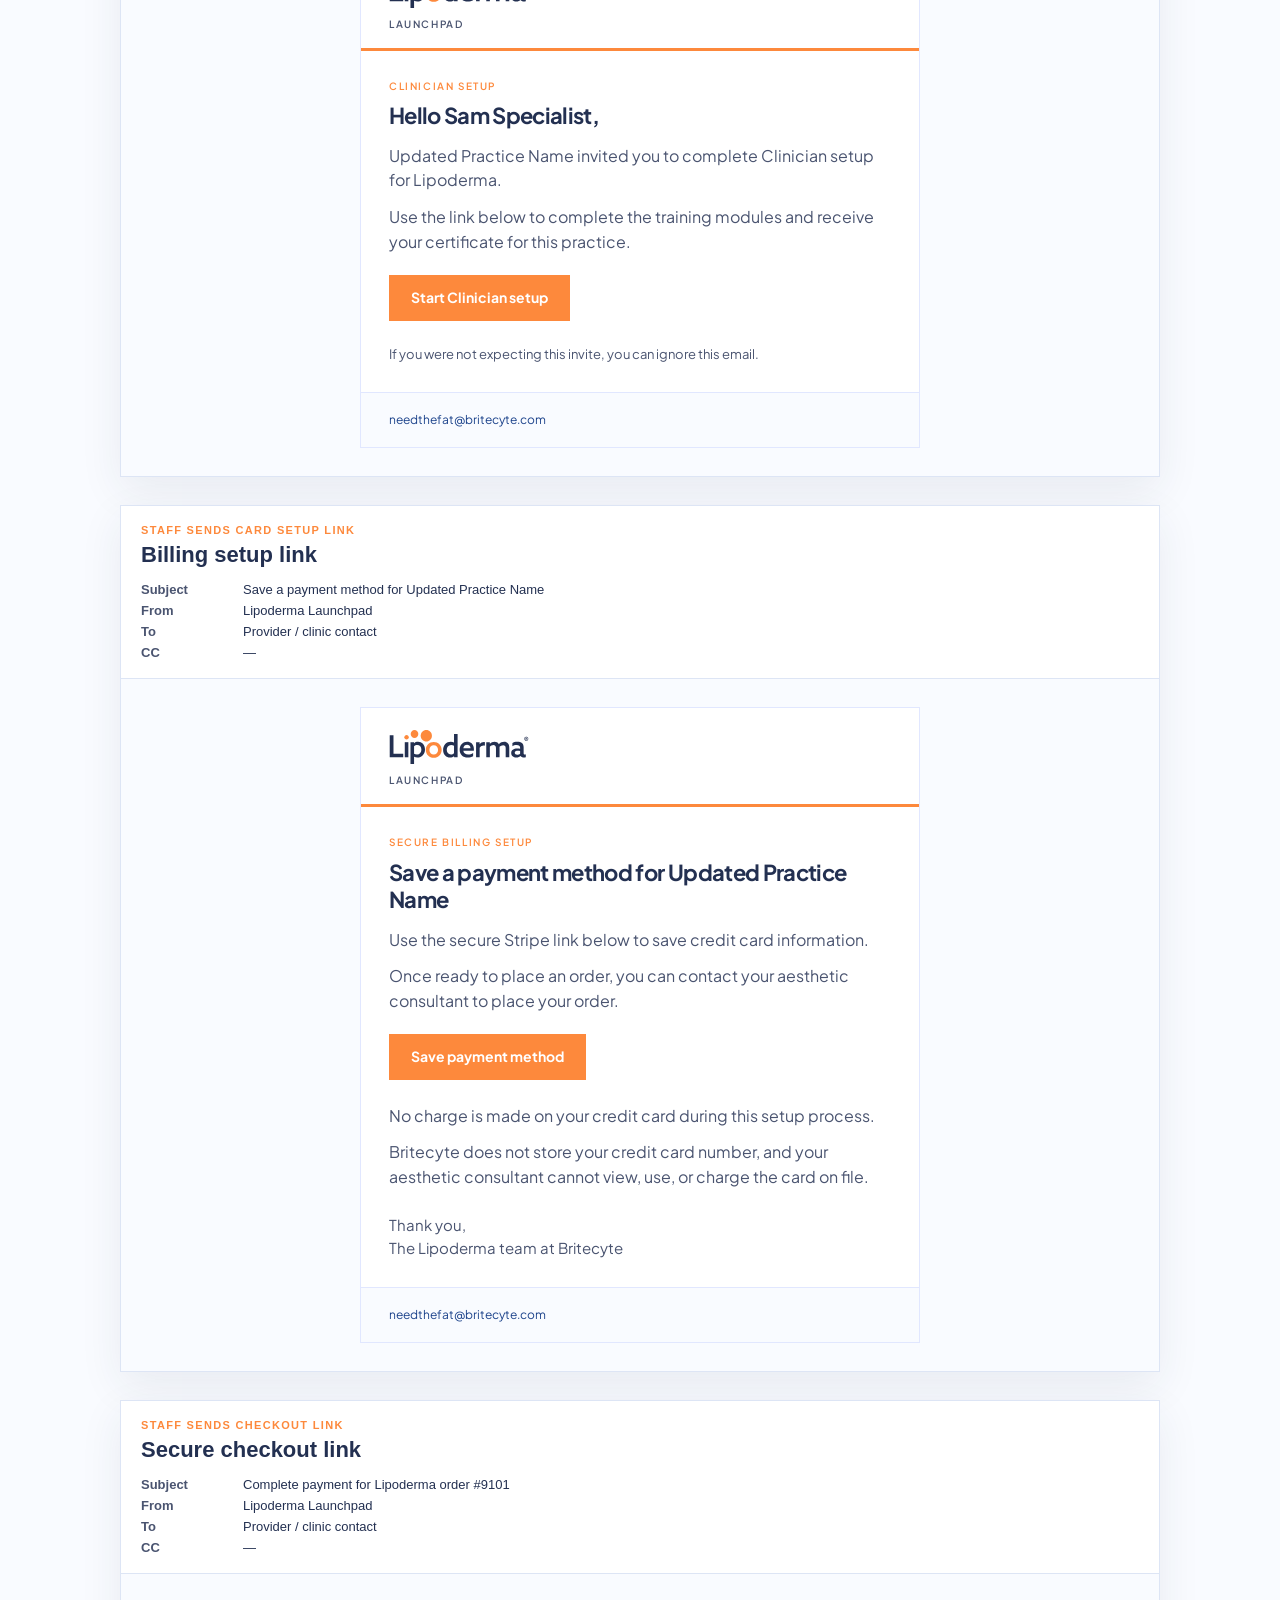
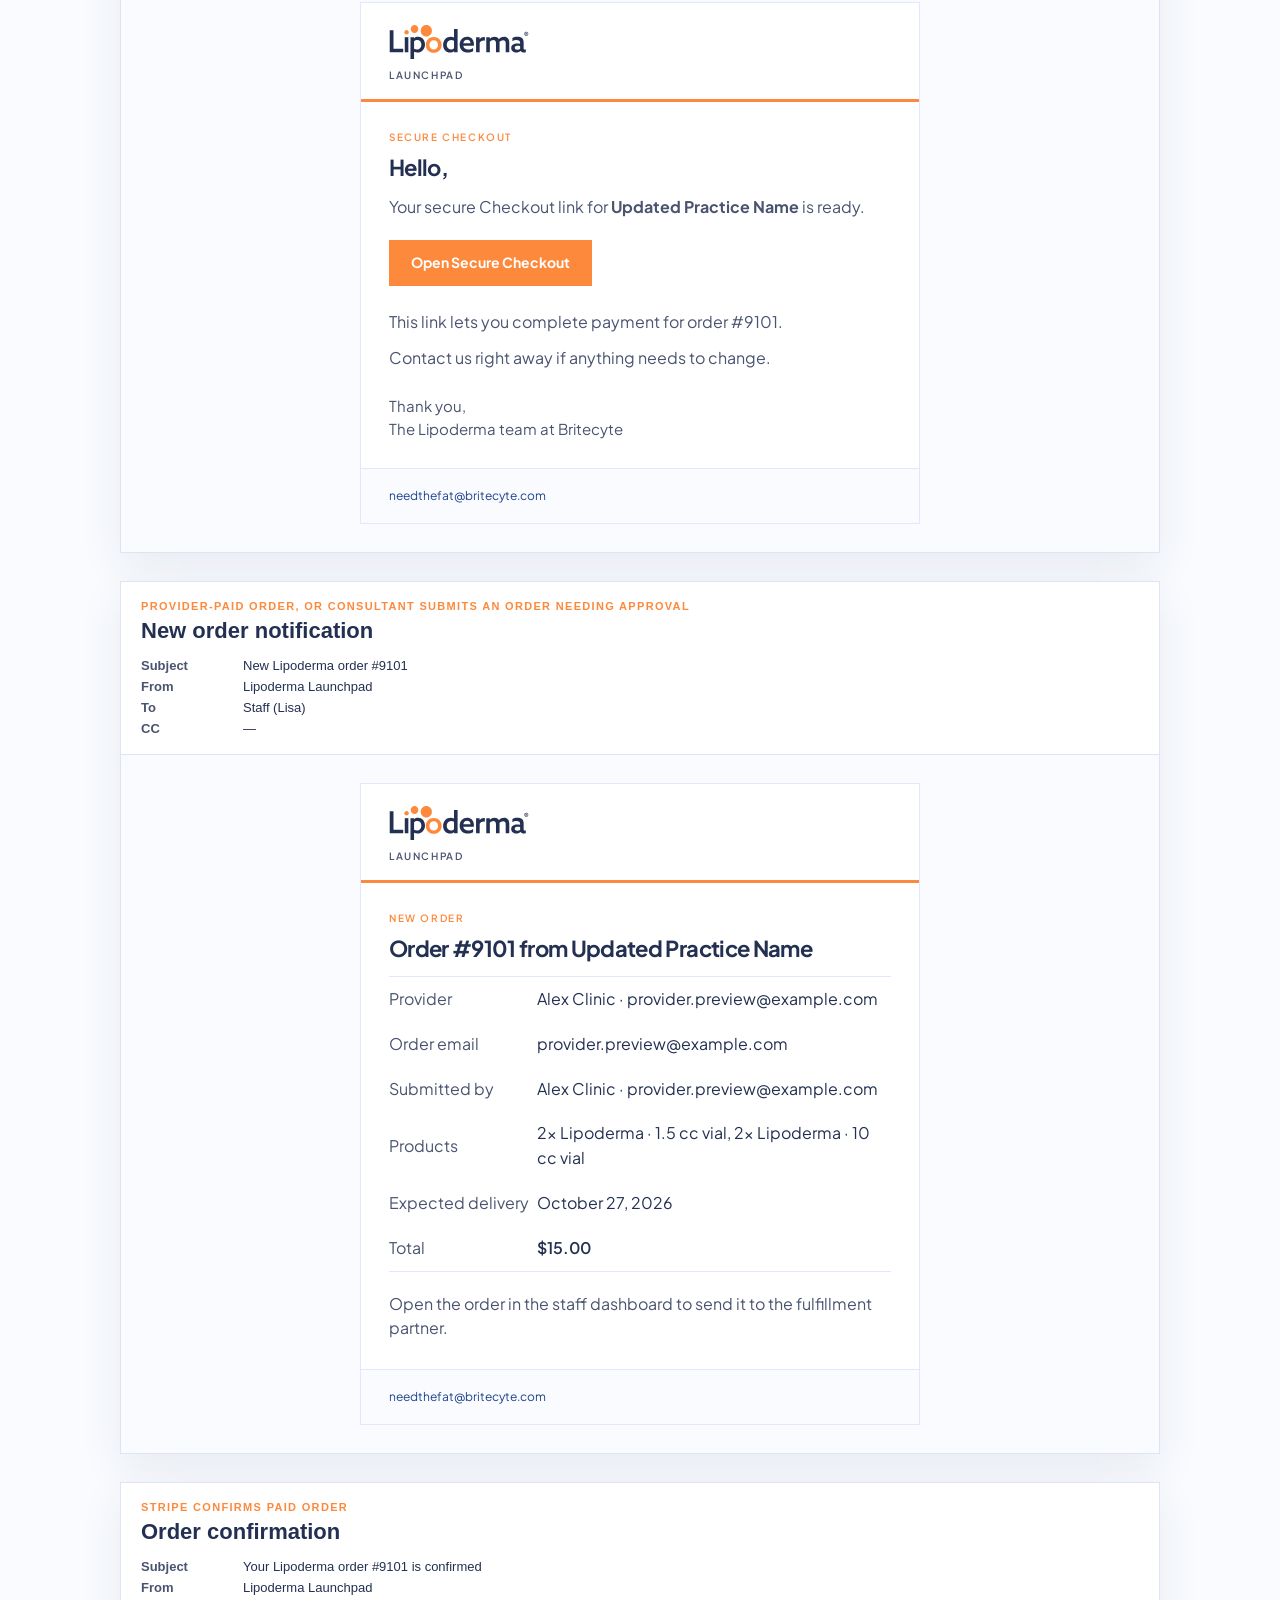
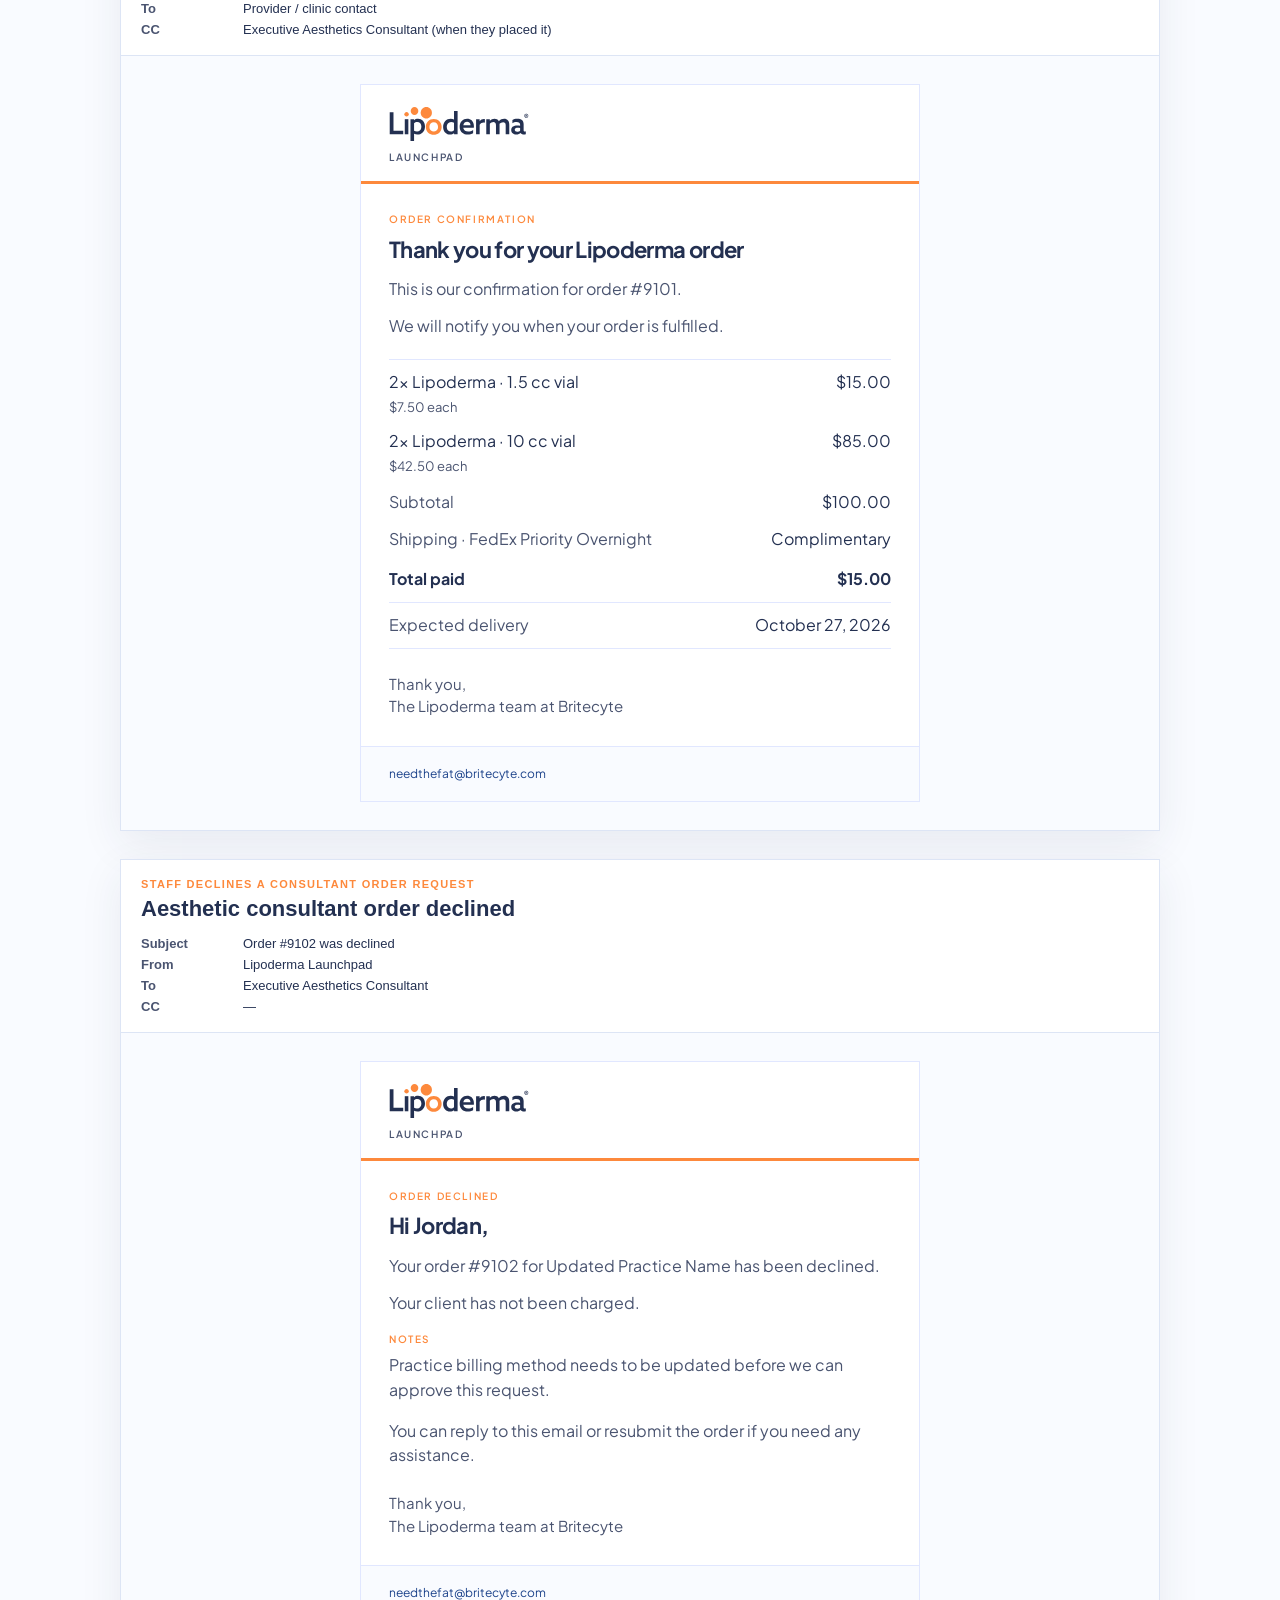
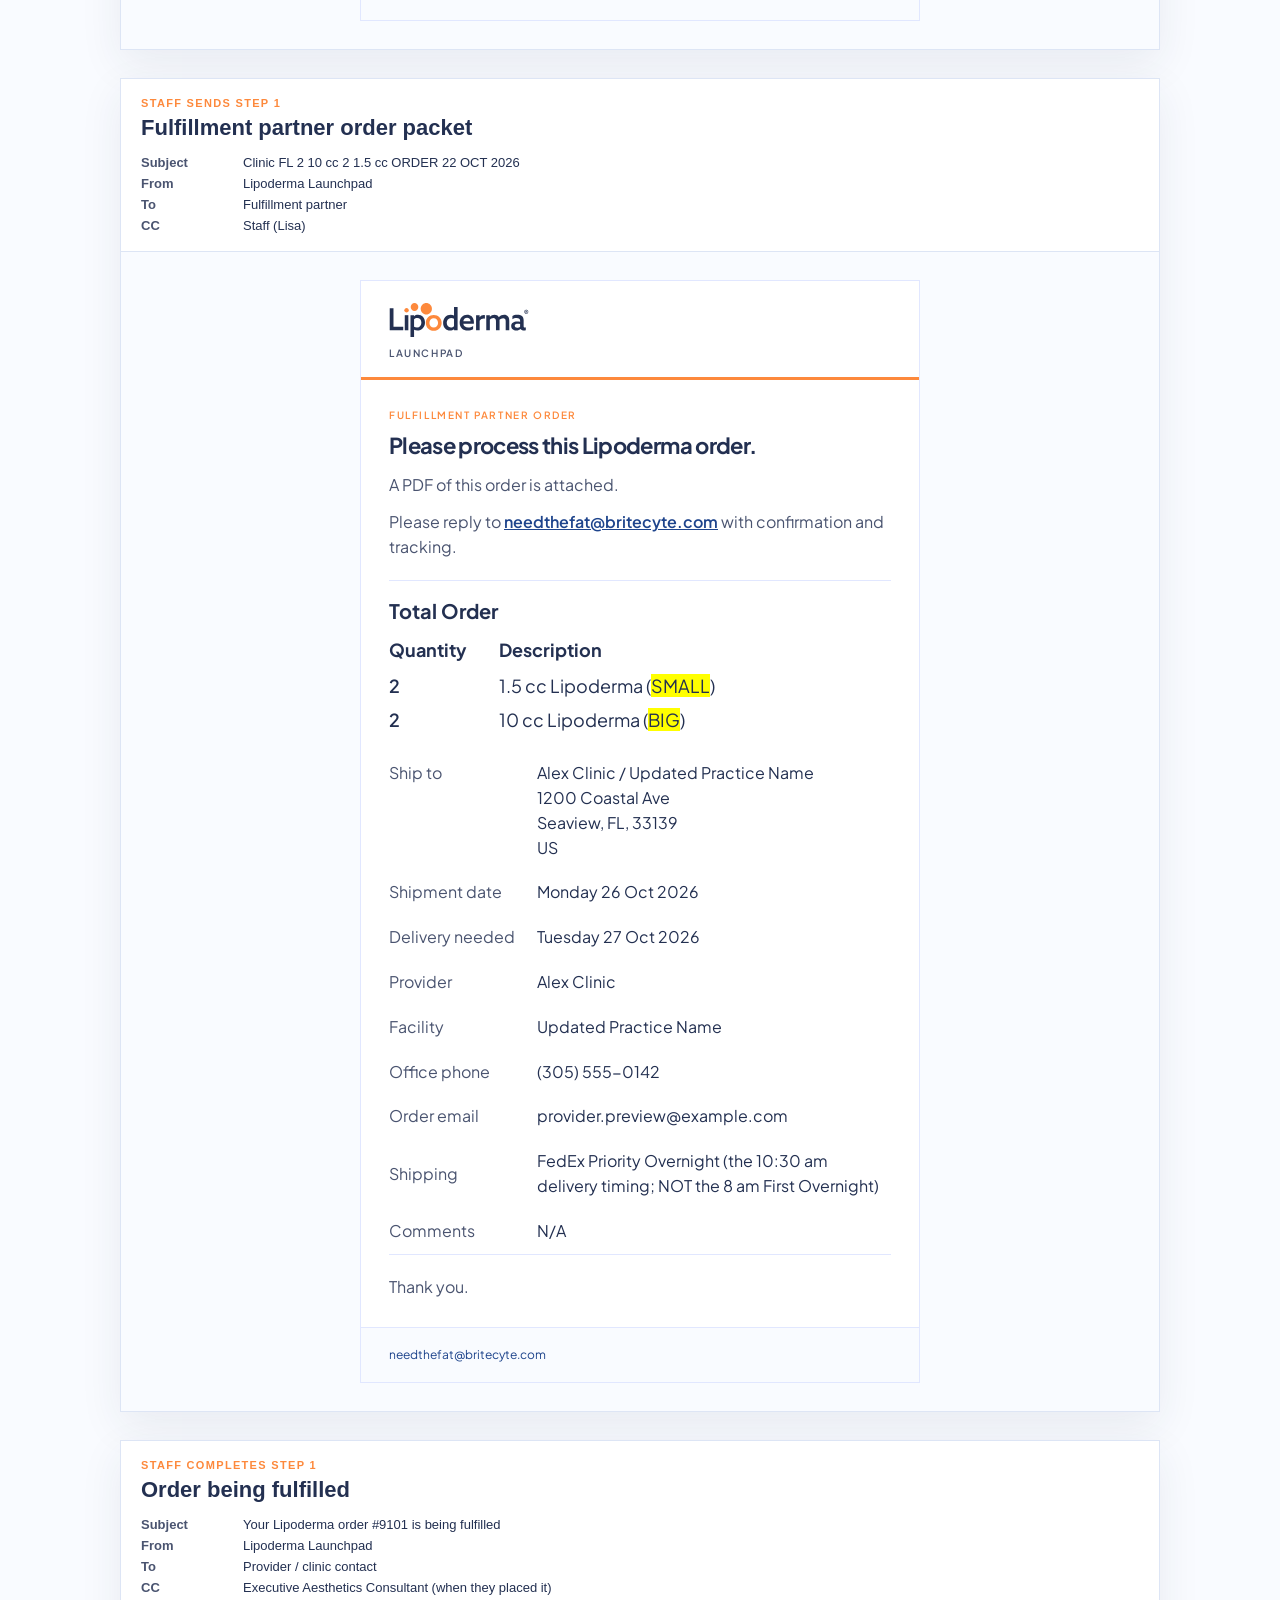
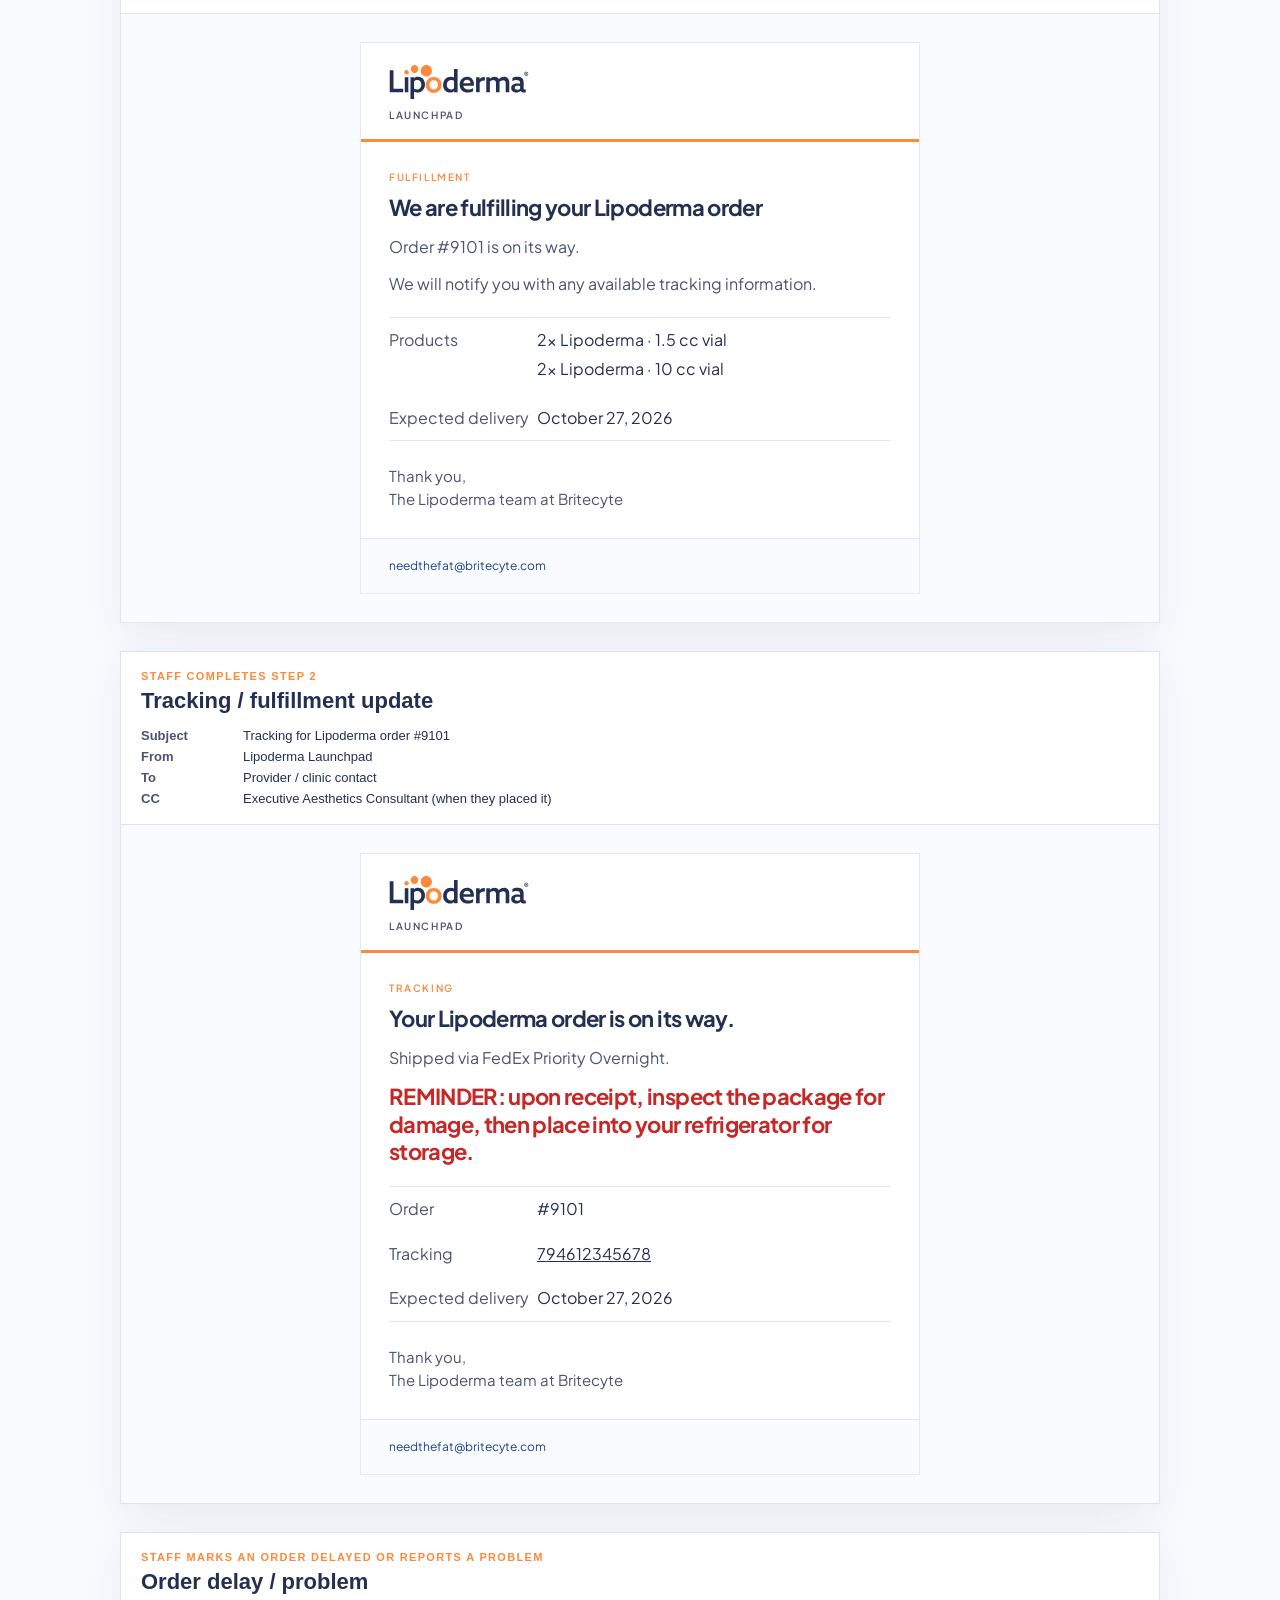
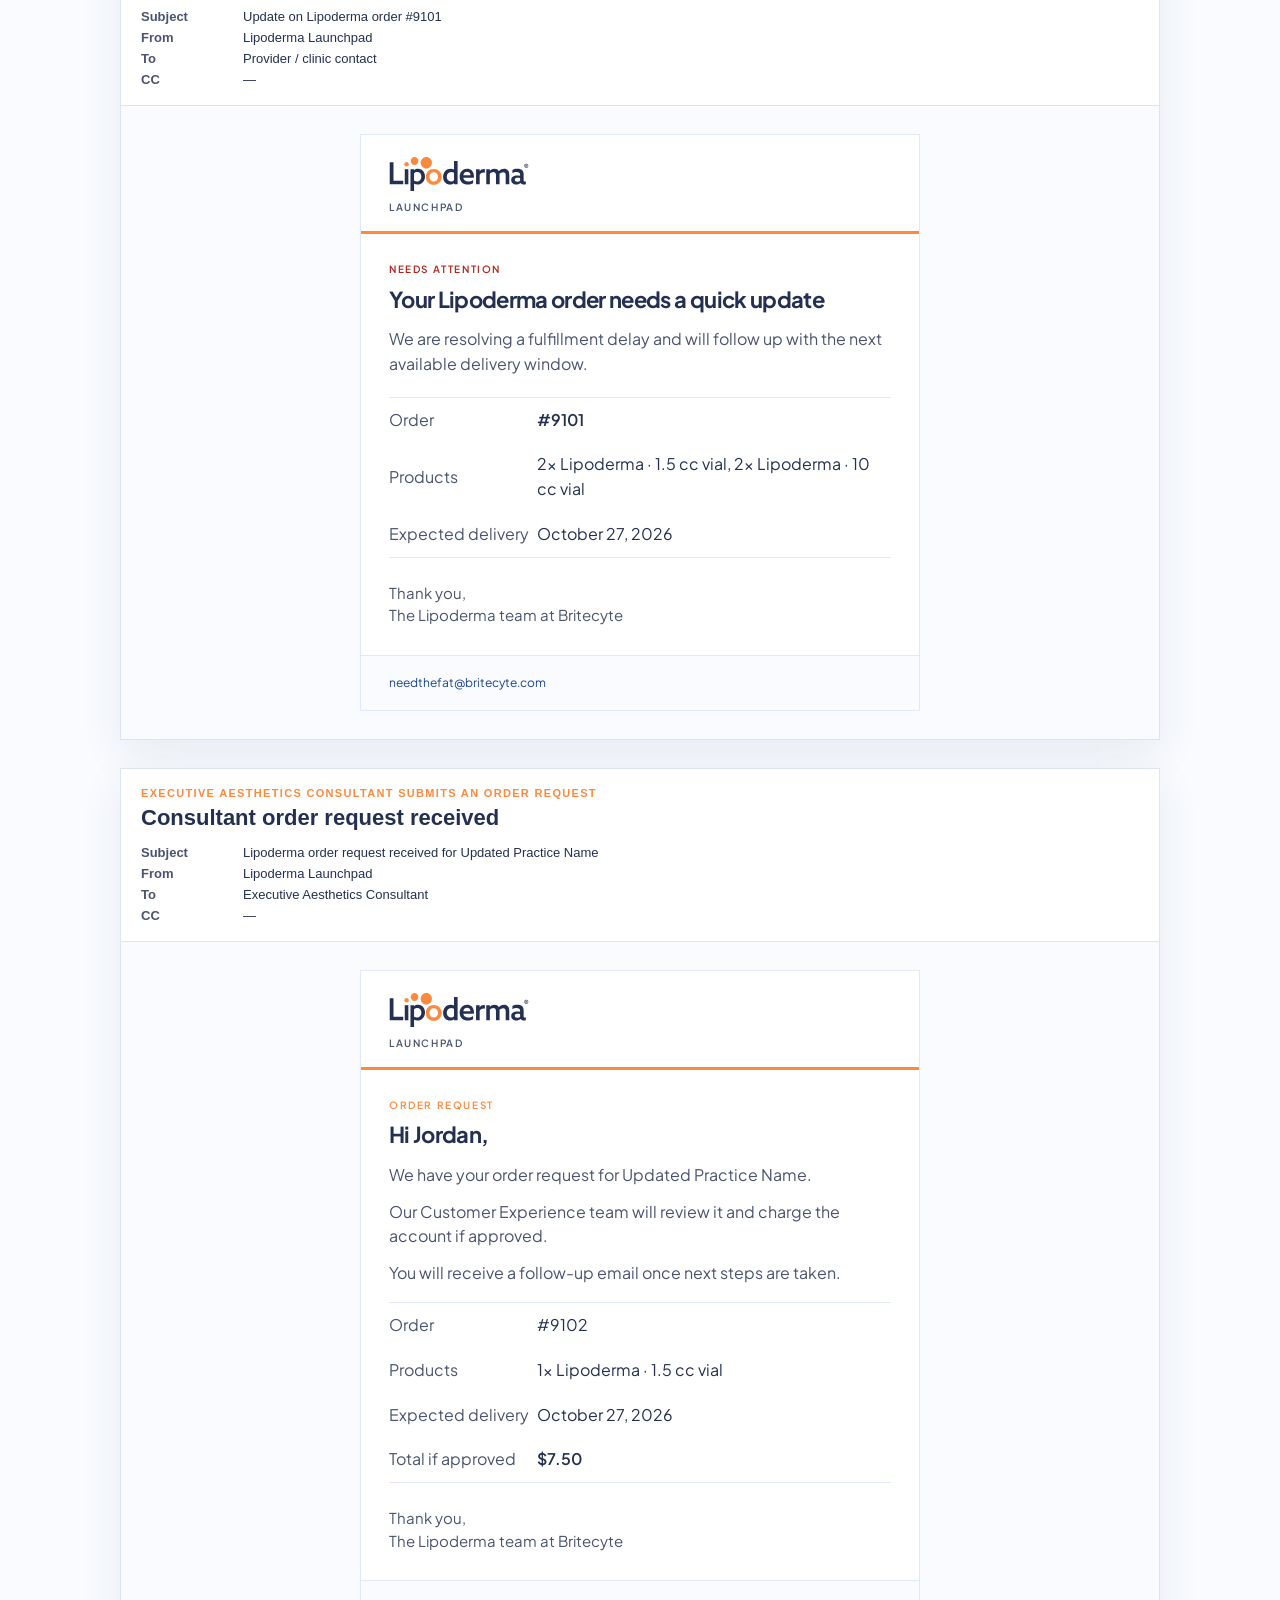
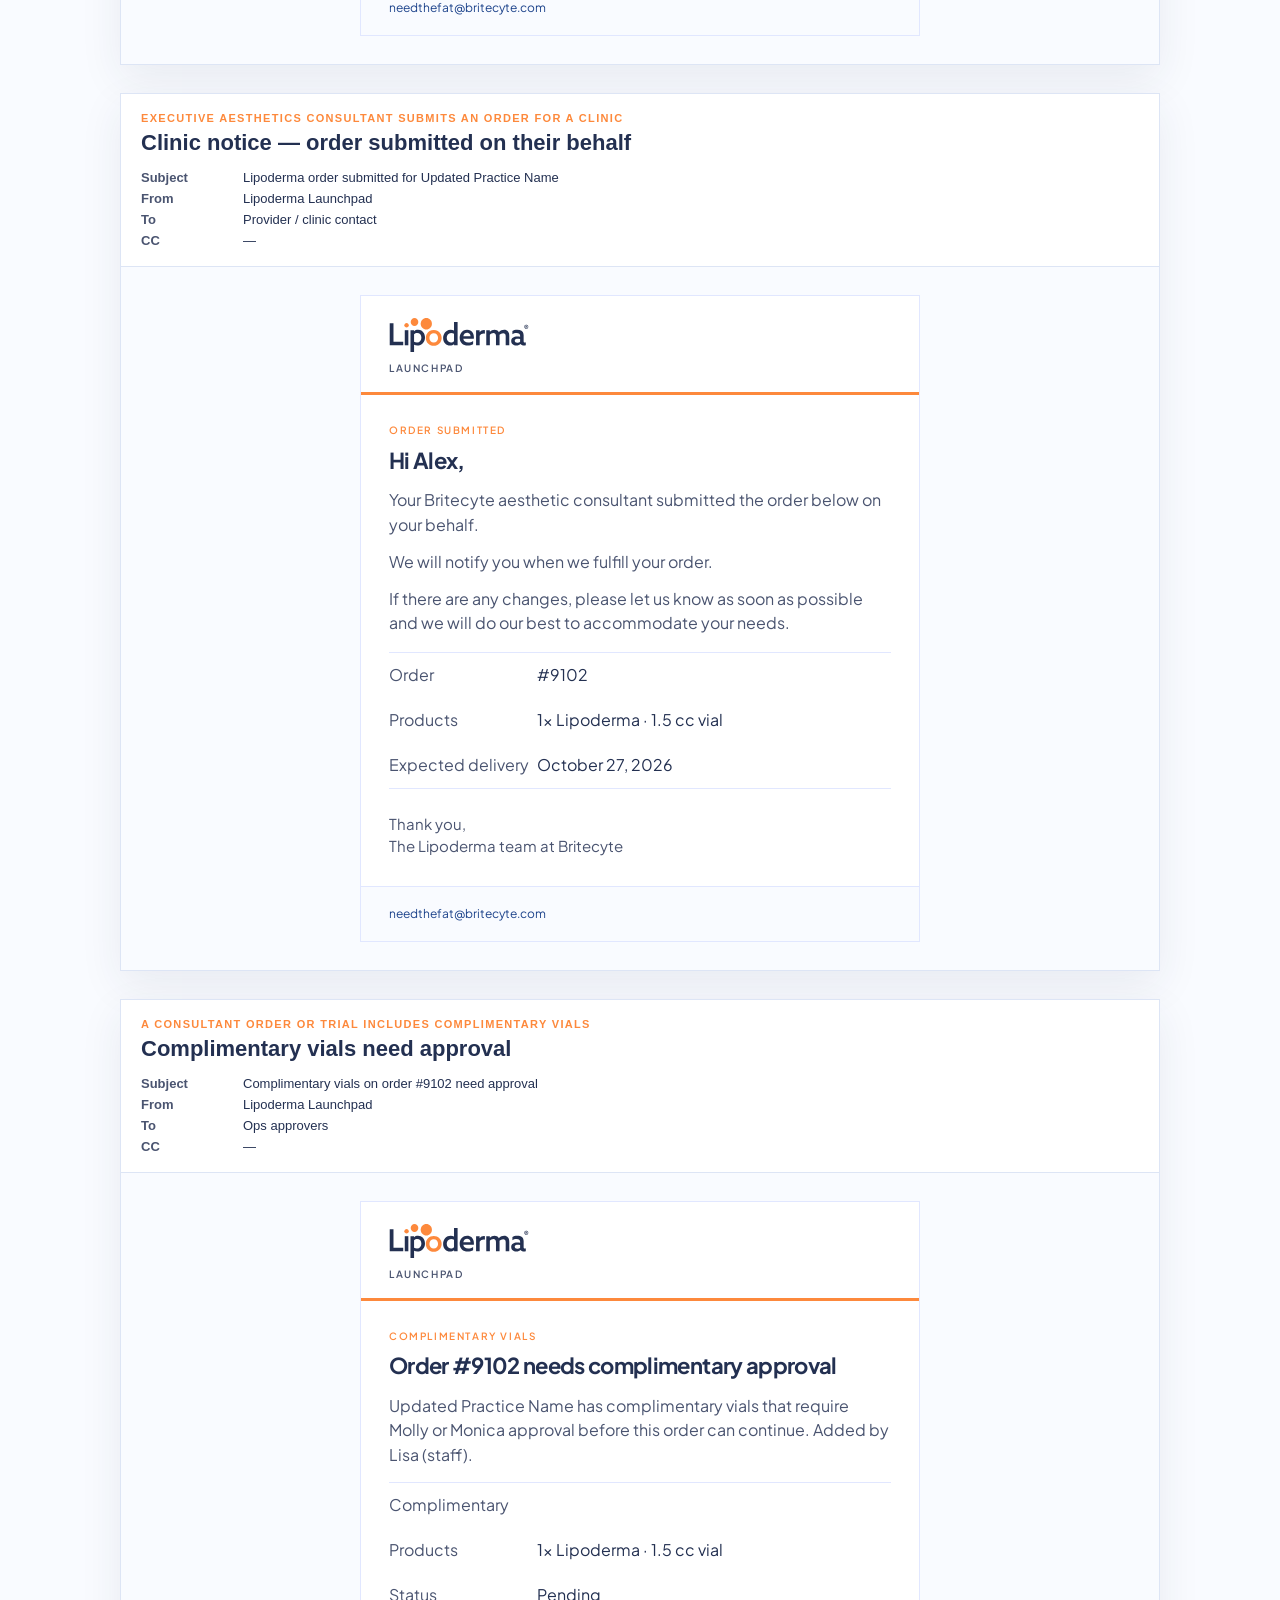
==== commit 42a53c37: "Add the archived provider license emails to the public preview." ====
--- a/index.html
+++ b/index.html
@@ -29,7 +29,7 @@
   <header>
     <h1>Launchpad email preview</h1>
     <p class="sub">Unified static preview regenerated from live mailers. Role-based From/To · no Rails server required · <a href="/copy_review/">back to copy review</a></p>
-    <nav><a href="#email-0">Clinic welcome</a><a href="#email-1">New provider notification</a><a href="#email-16">Ordering paused — staff review</a><a href="#email-2">Ordering approved</a><a href="#email-3">Password reset</a><a href="#email-4">Clinician setup invitation</a><a href="#email-5">Billing setup link</a><a href="#email-6">Secure checkout link</a><a href="#email-7">New order notification</a><a href="#email-8">Order confirmation</a><a href="#email-9">Aesthetic consultant order declined</a><a href="#email-10">Fulfillment partner order packet</a><a href="#email-11">Order being fulfilled</a><a href="#email-12">Tracking / fulfillment update</a><a href="#email-13">Order delay / problem</a><a href="#email-14">Consultant order request received</a><a href="#email-15">Clinic notice — order submitted on their behalf</a><a href="#email-18">Complimentary vials need approval</a></nav>
+    <nav><a href="#email-0">Clinic welcome</a><a href="#email-1">New provider notification</a><a href="#email-16">Ordering paused — staff review</a><a href="#email-2">Ordering approved</a><a href="#email-3">Password reset</a><a href="#email-4">Clinician setup invitation</a><a href="#email-5">Billing setup link</a><a href="#email-6">Secure checkout link</a><a href="#email-7">New order notification</a><a href="#email-8">Order confirmation</a><a href="#email-9">Aesthetic consultant order declined</a><a href="#email-10">Fulfillment partner order packet</a><a href="#email-11">Order being fulfilled</a><a href="#email-12">Tracking / fulfillment update</a><a href="#email-13">Order delay / problem</a><a href="#email-14">Consultant order request received</a><a href="#email-15">Clinic notice — order submitted on their behalf</a><a href="#email-19">License expires soon</a><a href="#email-20">License expired</a><a href="#email-18">Complimentary vials need approval</a></nav>
   </header>
   <main>
     <section class="obsolete">
@@ -1404,6 +1404,121 @@
 </div>
 </section>
 
+<section class="email-card" id="email-19">
+  <div class="meta">
+    <p class="eyebrow">Archived draft, not sent. License expires within 21 days</p>
+    <h2>License expires soon</h2>
+    <dl>
+      <dt>Subject</dt><dd>Your license expires soon</dd>
+      <dt>From</dt><dd>Lipoderma Launchpad</dd>
+      <dt>To</dt><dd>Provider</dd>
+      <dt>CC</dt><dd>Aesthetic consultant</dd>
+    </dl>
+  </div>
+  <div class="email-frame"><!DOCTYPE html>
+<html lang="en">
+  <head>
+    <meta http-equiv="Content-Type" content="text/html; charset=utf-8">
+    <meta name="viewport" content="width=device-width, initial-scale=1">
+    <meta http-equiv="x-ua-compatible" content="ie=edge">
+    <title>Lipoderma Launchpad</title>
+    <!--[if !mso]><!-->
+    <link href="https://fonts.googleapis.com/css2?family=Plus+Jakarta+Sans:wght@400;600;700&display=swap" rel="stylesheet">
+    <!--<![endif]-->
+  </head>
+  <body style="margin:0;padding:0;background-color:#f9fbff;">
+    <table role="presentation" width="100%" cellspacing="0" cellpadding="0" border="0" style="background-color:#f9fbff;">
+      <tr>
+        <td align="center" style="padding:28px 12px;">
+          <table role="presentation" width="560" cellspacing="0" cellpadding="0" border="0" style="width:100%;max-width:560px;border:1px solid #e1e7ff;border-radius:0;overflow:hidden;background-color:#ffffff;">
+            <tr>
+              <td style="background-color:#ffffff;padding:22px 28px 18px;border-bottom:3px solid #fd893c;">
+                <img src="assets/logos/lipoderma-logo.svg" alt="Lipoderma" width="140" height="34" style="display:block;border:0;height:34px;width:140px;">
+                <p style="margin:10px 0 0;font-family:'Plus Jakarta Sans',Arial,Helvetica,sans-serif;font-size:10px;font-weight:600;letter-spacing:0.16em;text-transform:uppercase;color:#4a5470;">Launchpad</p>
+              </td>
+            </tr>
+            <tr>
+              <td style="background-color:#ffffff;padding:28px;font-family:'Plus Jakarta Sans',Arial,Helvetica,sans-serif;color:#233051;font-size:16px;line-height:1.55;">
+                <p style="margin:0 0 8px;font-size:10px;font-weight:600;letter-spacing:0.16em;text-transform:uppercase;color:#fd893c;">License expires soon</p>
+<p style="margin:0 0 14px;font-size:22px;font-weight:700;letter-spacing:-0.03em;line-height:1.25;color:#233051;">Hi Jordan,</p>
+<p style="margin:0 0 12px;color:#4a5470;">The license on file for Northshore Aesthetics expires on November 13, 2026. To keep ordering uninterrupted, please send us the renewed license.</p>
+<p style="margin:0 0 16px;color:#4a5470;">Reply to this email, or send the renewed license to your Lipoderma consultant or <a href="mailto:needthefat@britecyte.com" style="color:#1e448c;font-weight:600;">needthefat@britecyte.com</a>.</p>
+<p style="margin:24px 0 0;font-size:15px;line-height:1.5;color:#4a5470;">Thank you,<br>The Lipoderma team at Britecyte</p>
+              </td>
+            </tr>
+            <tr>
+              <td style="background-color:#f9fbff;padding:18px 28px;border-top:1px solid #e1e7ff;font-family:'Plus Jakarta Sans',Arial,Helvetica,sans-serif;font-size:12px;line-height:1.5;color:#4a5470;">
+                <a href="mailto:needthefat@britecyte.com" style="color:#1e448c;text-decoration:none;">needthefat@britecyte.com</a>
+              </td>
+            </tr>
+          </table>
+        </td>
+      </tr>
+    </table>
+  </body>
+</html>
+</div>
+</section>
+
+<section class="email-card" id="email-20">
+  <div class="meta">
+    <p class="eyebrow">Archived draft, not sent. License date has passed</p>
+    <h2>License expired</h2>
+    <dl>
+      <dt>Subject</dt><dd>Your license has expired: ordering is paused</dd>
+      <dt>From</dt><dd>Lipoderma Launchpad</dd>
+      <dt>To</dt><dd>Provider</dd>
+      <dt>CC</dt><dd>Aesthetic consultant</dd>
+    </dl>
+  </div>
+  <div class="email-frame"><!DOCTYPE html>
+<html lang="en">
+  <head>
+    <meta http-equiv="Content-Type" content="text/html; charset=utf-8">
+    <meta name="viewport" content="width=device-width, initial-scale=1">
+    <meta http-equiv="x-ua-compatible" content="ie=edge">
+    <title>Lipoderma Launchpad</title>
+    <!--[if !mso]><!-->
+    <link href="https://fonts.googleapis.com/css2?family=Plus+Jakarta+Sans:wght@400;600;700&display=swap" rel="stylesheet">
+    <!--<![endif]-->
+  </head>
+  <body style="margin:0;padding:0;background-color:#f9fbff;">
+    <table role="presentation" width="100%" cellspacing="0" cellpadding="0" border="0" style="background-color:#f9fbff;">
+      <tr>
+        <td align="center" style="padding:28px 12px;">
+          <table role="presentation" width="560" cellspacing="0" cellpadding="0" border="0" style="width:100%;max-width:560px;border:1px solid #e1e7ff;border-radius:0;overflow:hidden;background-color:#ffffff;">
+            <tr>
+              <td style="background-color:#ffffff;padding:22px 28px 18px;border-bottom:3px solid #fd893c;">
+                <img src="assets/logos/lipoderma-logo.svg" alt="Lipoderma" width="140" height="34" style="display:block;border:0;height:34px;width:140px;">
+                <p style="margin:10px 0 0;font-family:'Plus Jakarta Sans',Arial,Helvetica,sans-serif;font-size:10px;font-weight:600;letter-spacing:0.16em;text-transform:uppercase;color:#4a5470;">Launchpad</p>
+              </td>
+            </tr>
+            <tr>
+              <td style="background-color:#ffffff;padding:28px;font-family:'Plus Jakarta Sans',Arial,Helvetica,sans-serif;color:#233051;font-size:16px;line-height:1.55;">
+                <p style="margin:0 0 8px;font-size:10px;font-weight:600;letter-spacing:0.16em;text-transform:uppercase;color:#fd893c;">License expired</p>
+<p style="margin:0 0 14px;font-size:22px;font-weight:700;letter-spacing:-0.03em;line-height:1.25;color:#233051;">Hi Jordan,</p>
+<p style="margin:0 0 12px;color:#4a5470;">The license on file for Northshore Aesthetics expired on October 08, 2026. Ordering is paused until we have your renewed license.</p>
+<p style="margin:0 0 16px;color:#4a5470;">Reply to this email, or send the renewed license to your Lipoderma consultant or <a href="mailto:needthefat@britecyte.com" style="color:#1e448c;font-weight:600;">needthefat@britecyte.com</a>.</p>
+<p style="margin:24px 0 0;font-size:15px;line-height:1.5;color:#4a5470;">Thank you,<br>The Lipoderma team at Britecyte</p>
+              </td>
+            </tr>
+            <tr>
+              <td style="background-color:#f9fbff;padding:18px 28px;border-top:1px solid #e1e7ff;font-family:'Plus Jakarta Sans',Arial,Helvetica,sans-serif;font-size:12px;line-height:1.5;color:#4a5470;">
+                <a href="mailto:needthefat@britecyte.com" style="color:#1e448c;text-decoration:none;">needthefat@britecyte.com</a>
+              </td>
+            </tr>
+          </table>
+        </td>
+      </tr>
+    </table>
+  </body>
+</html>
+  </div>
+</body>
+</html>
+</div>
+</section>
+
   </main>
 </body>
 </html>
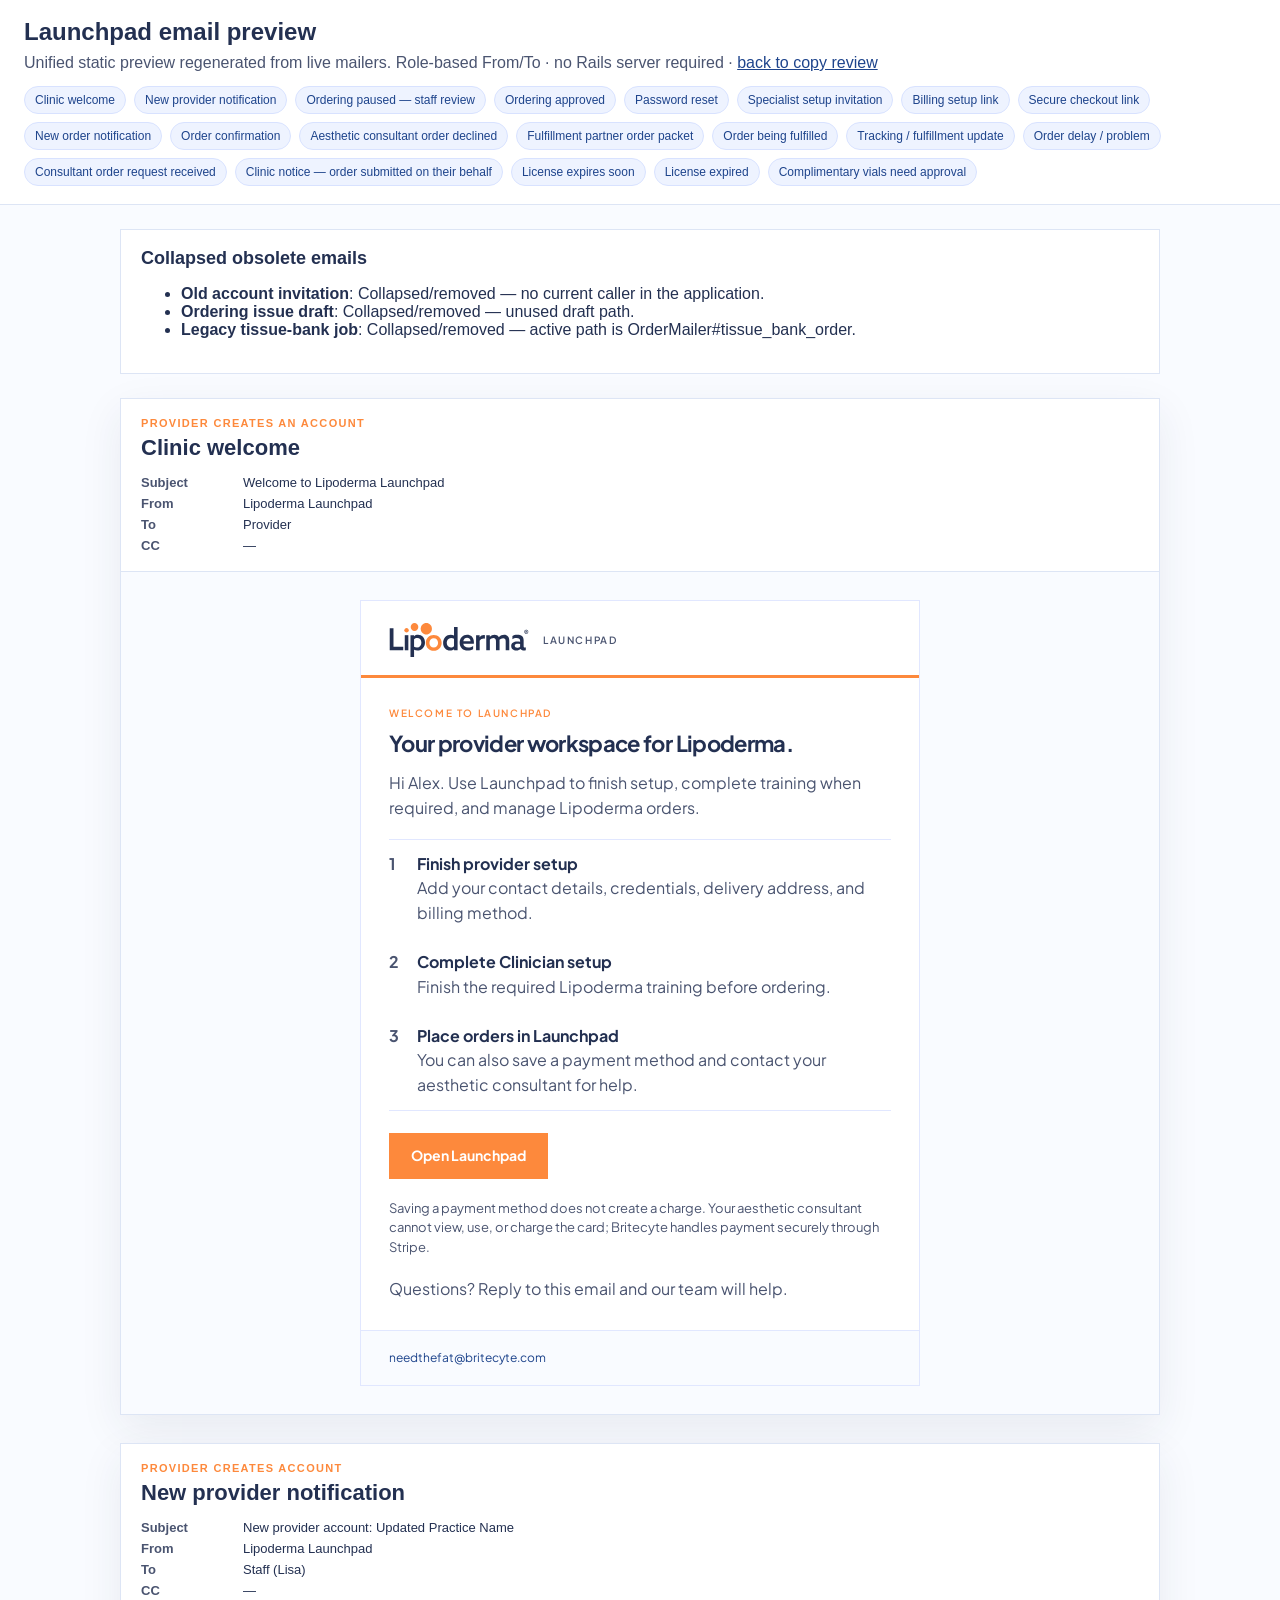
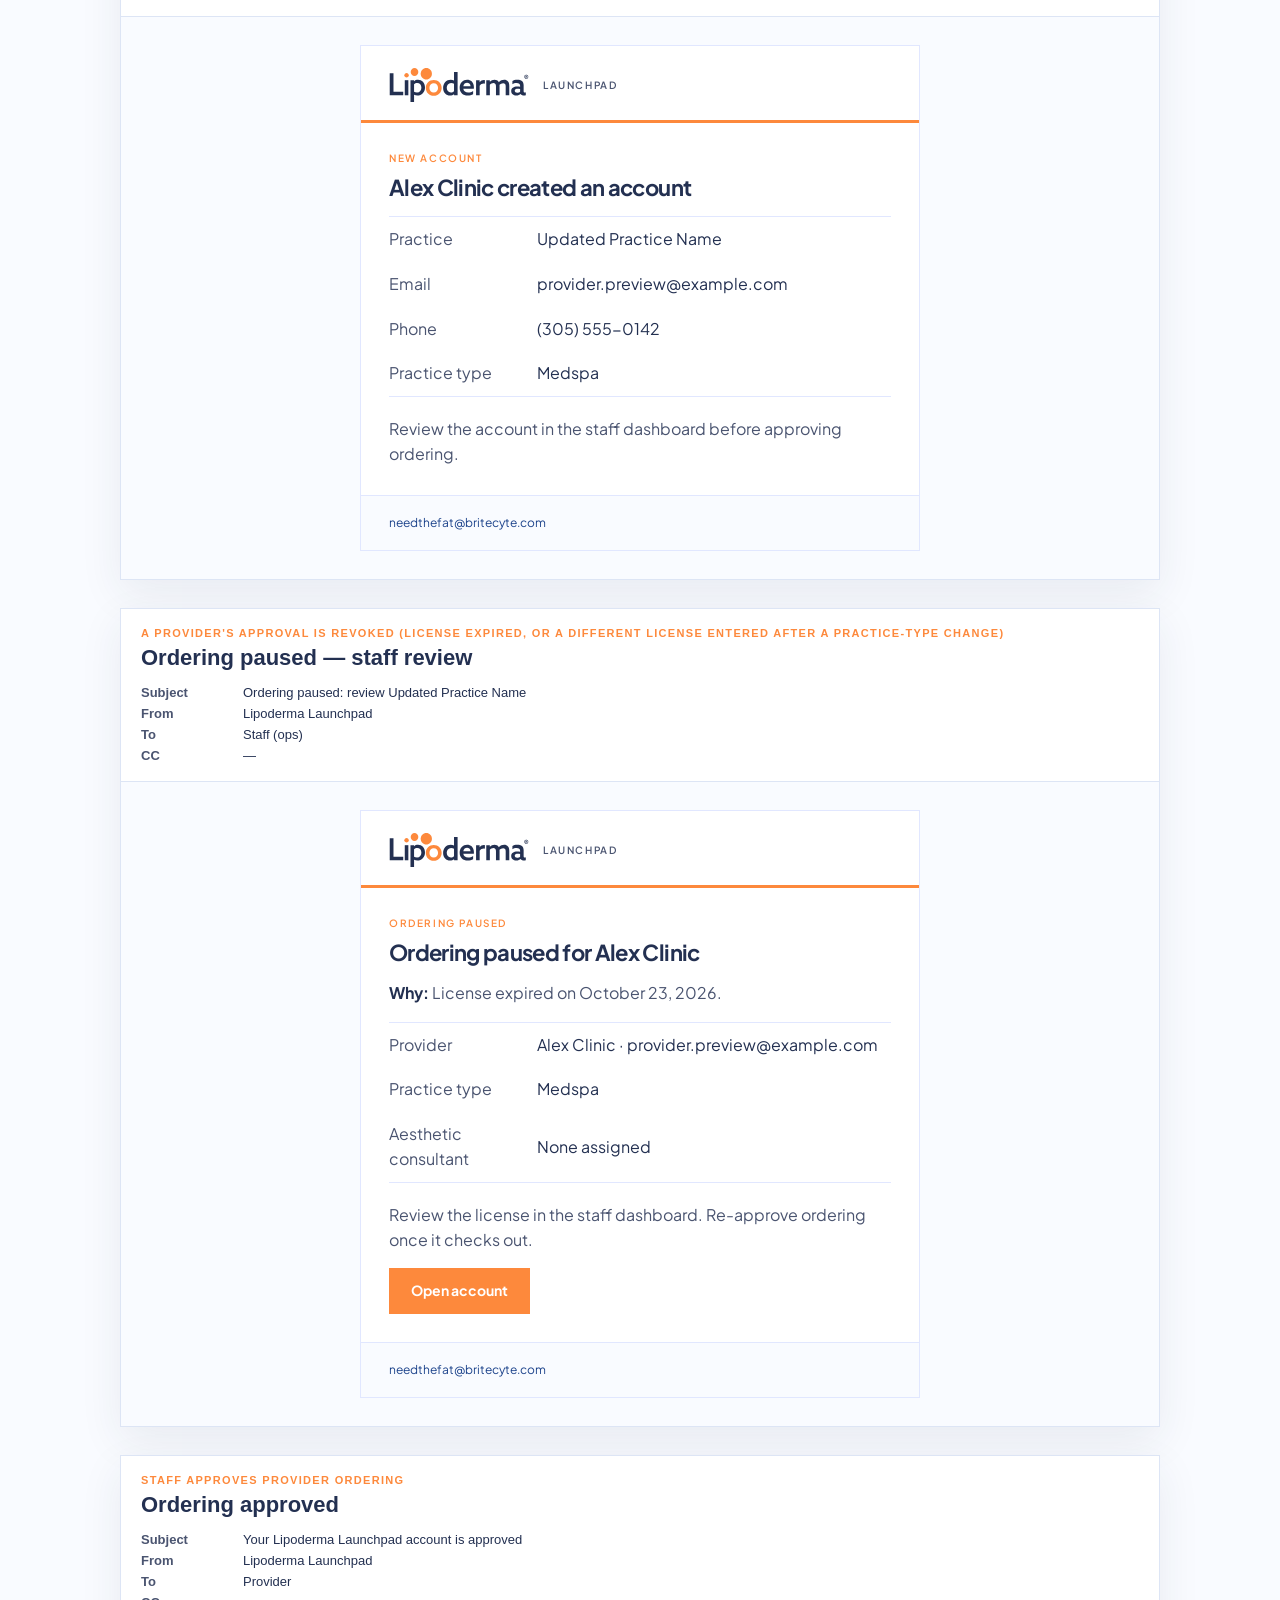
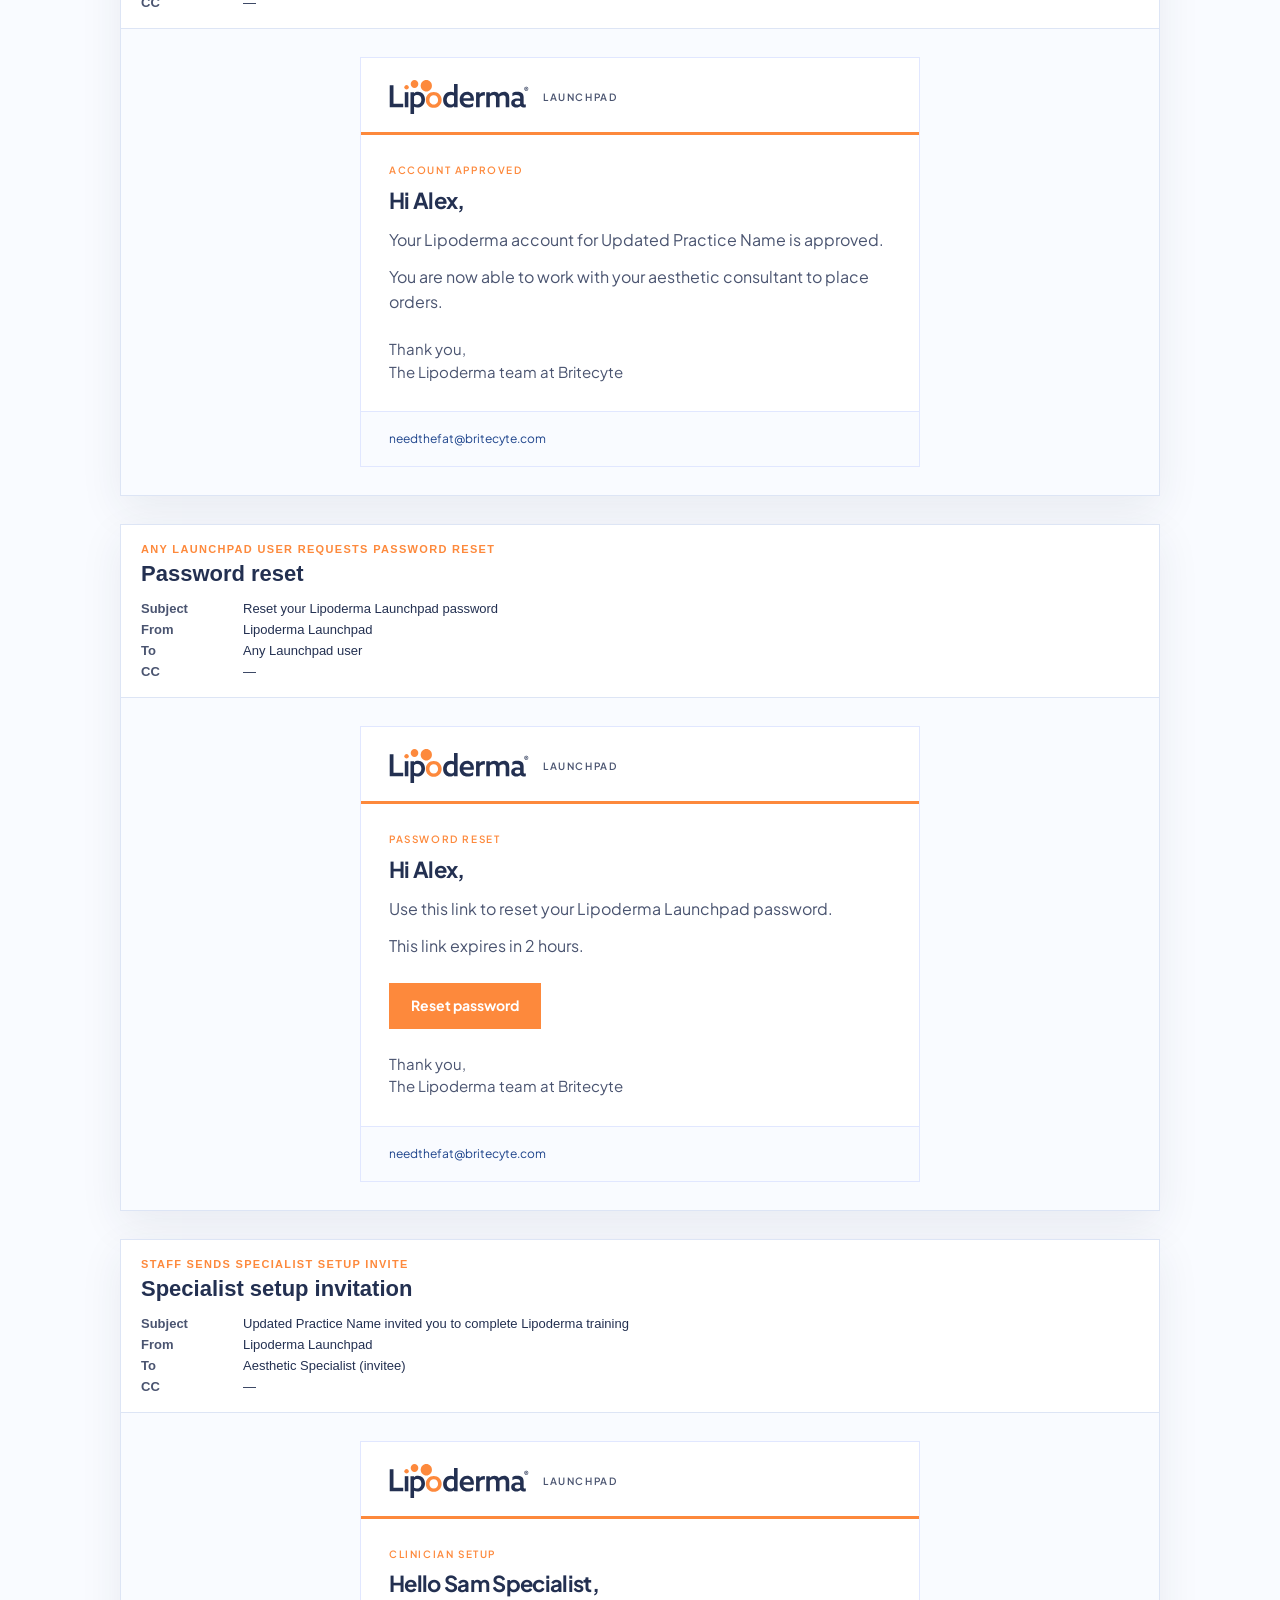
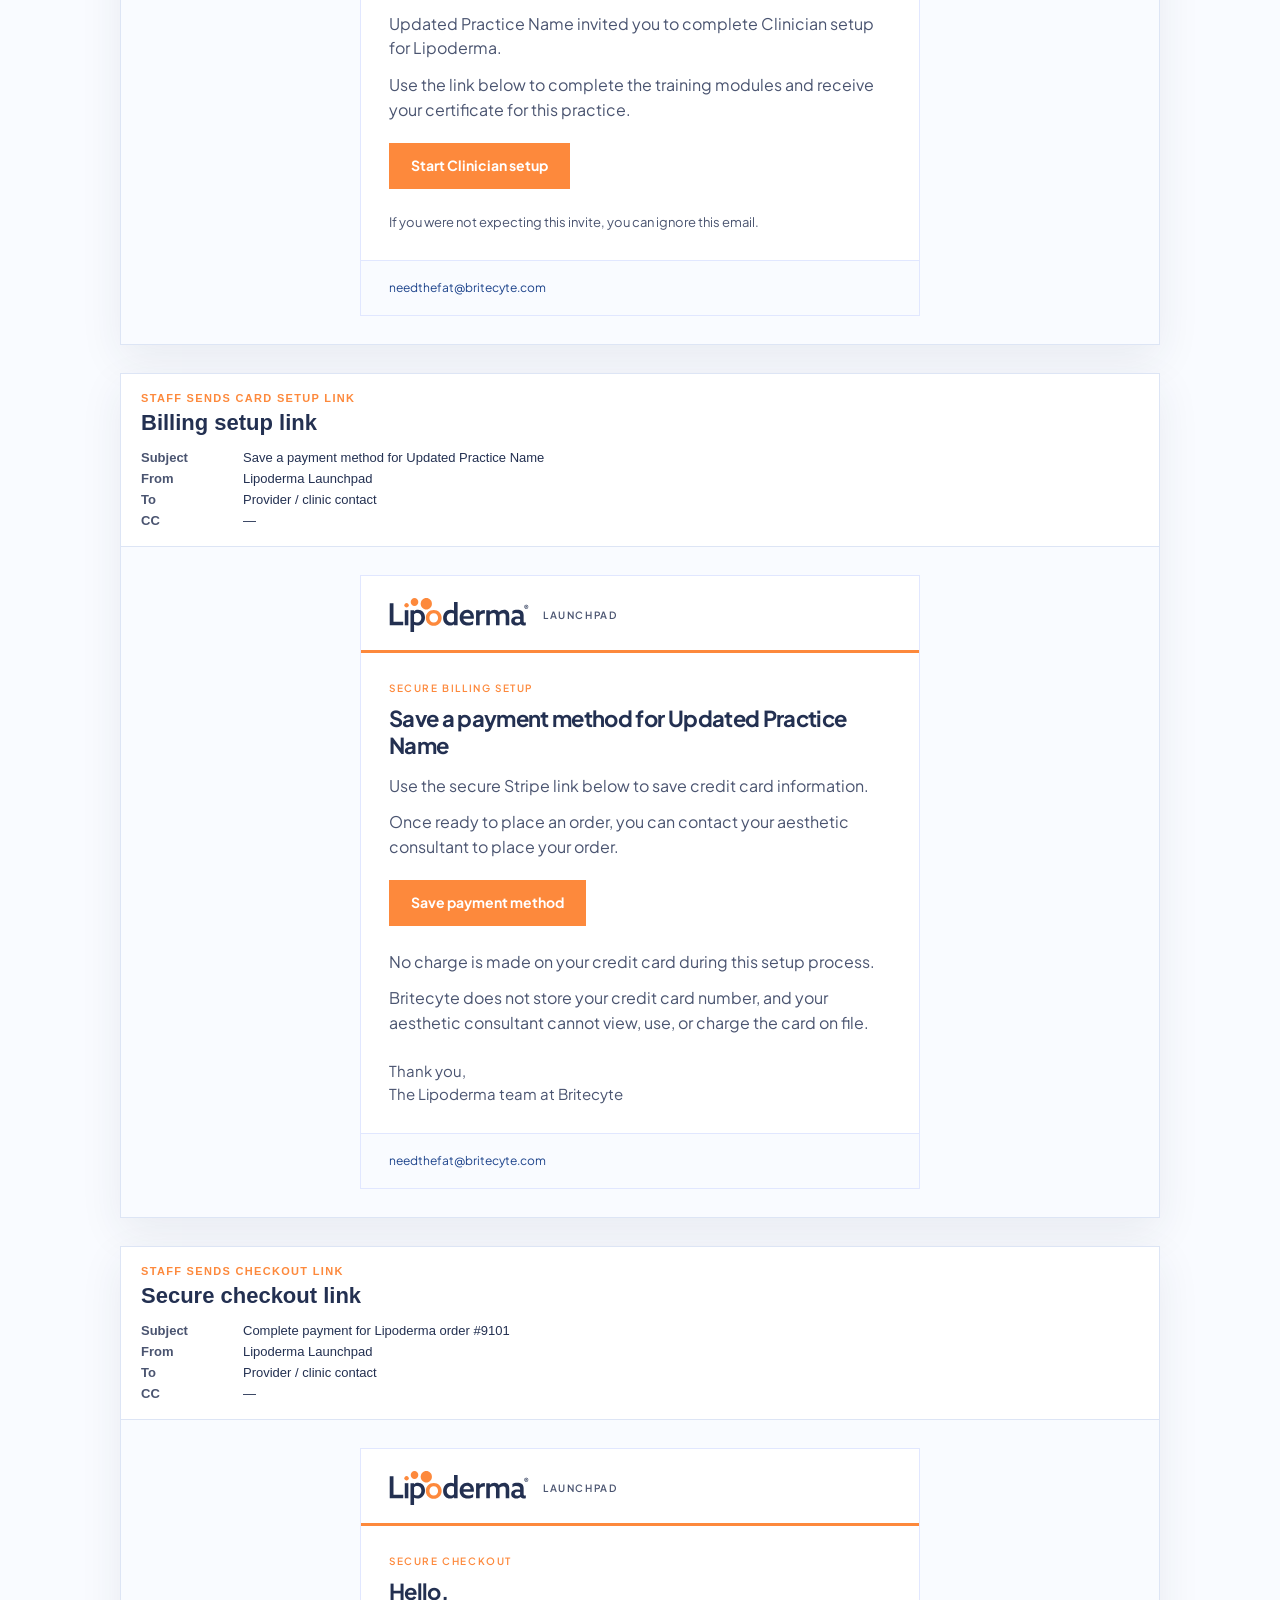
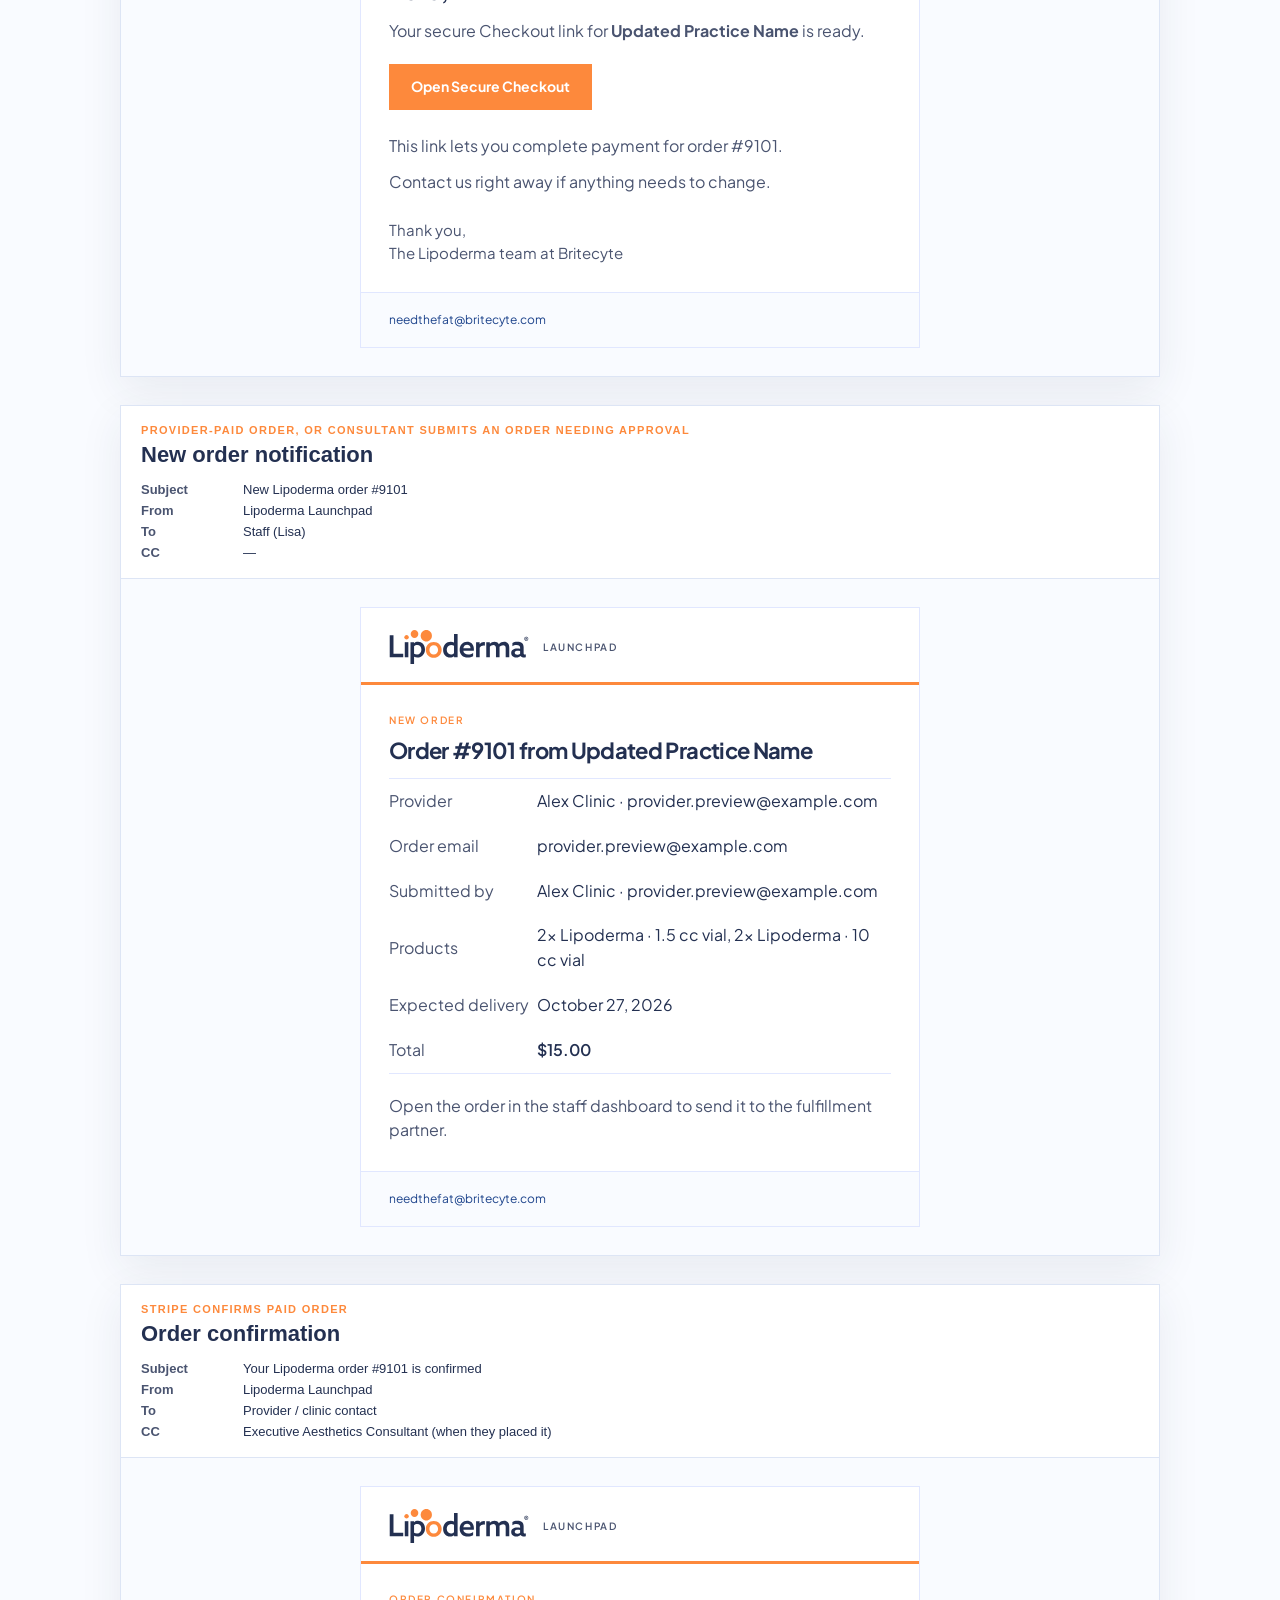
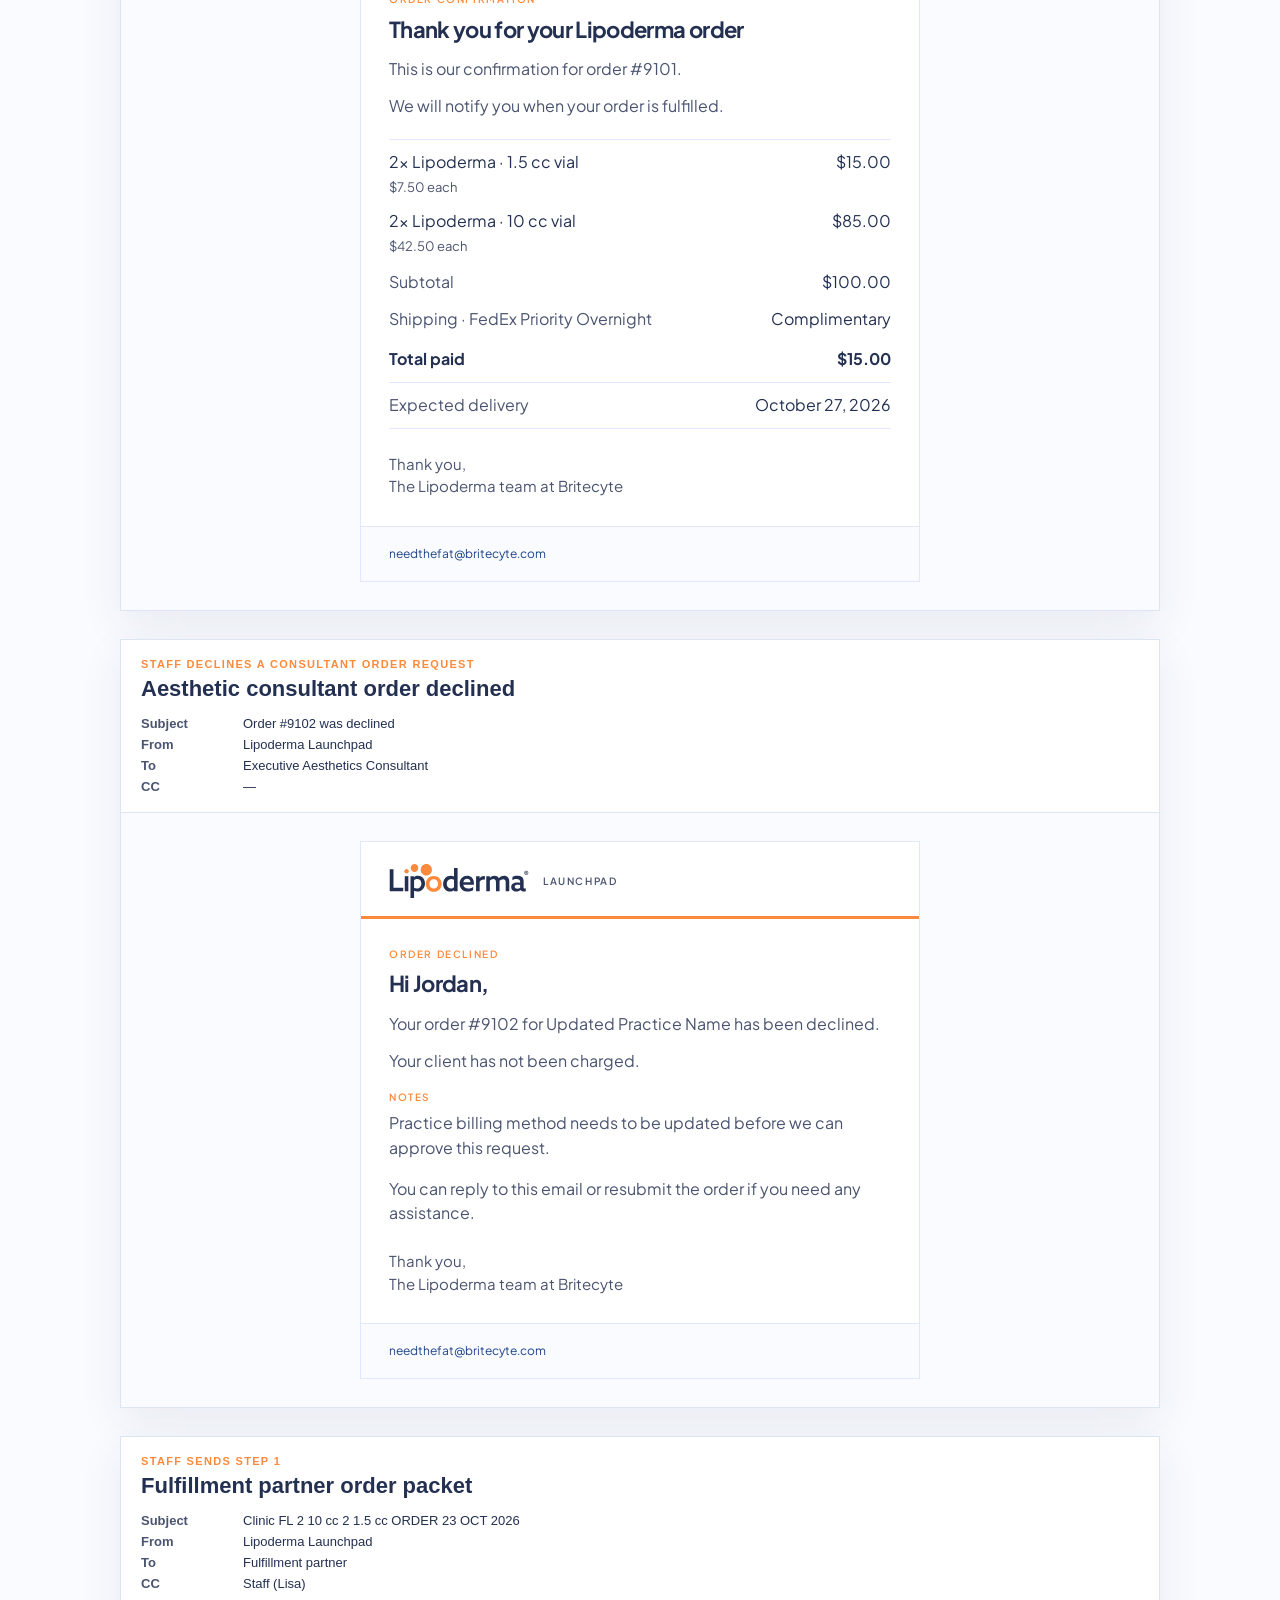
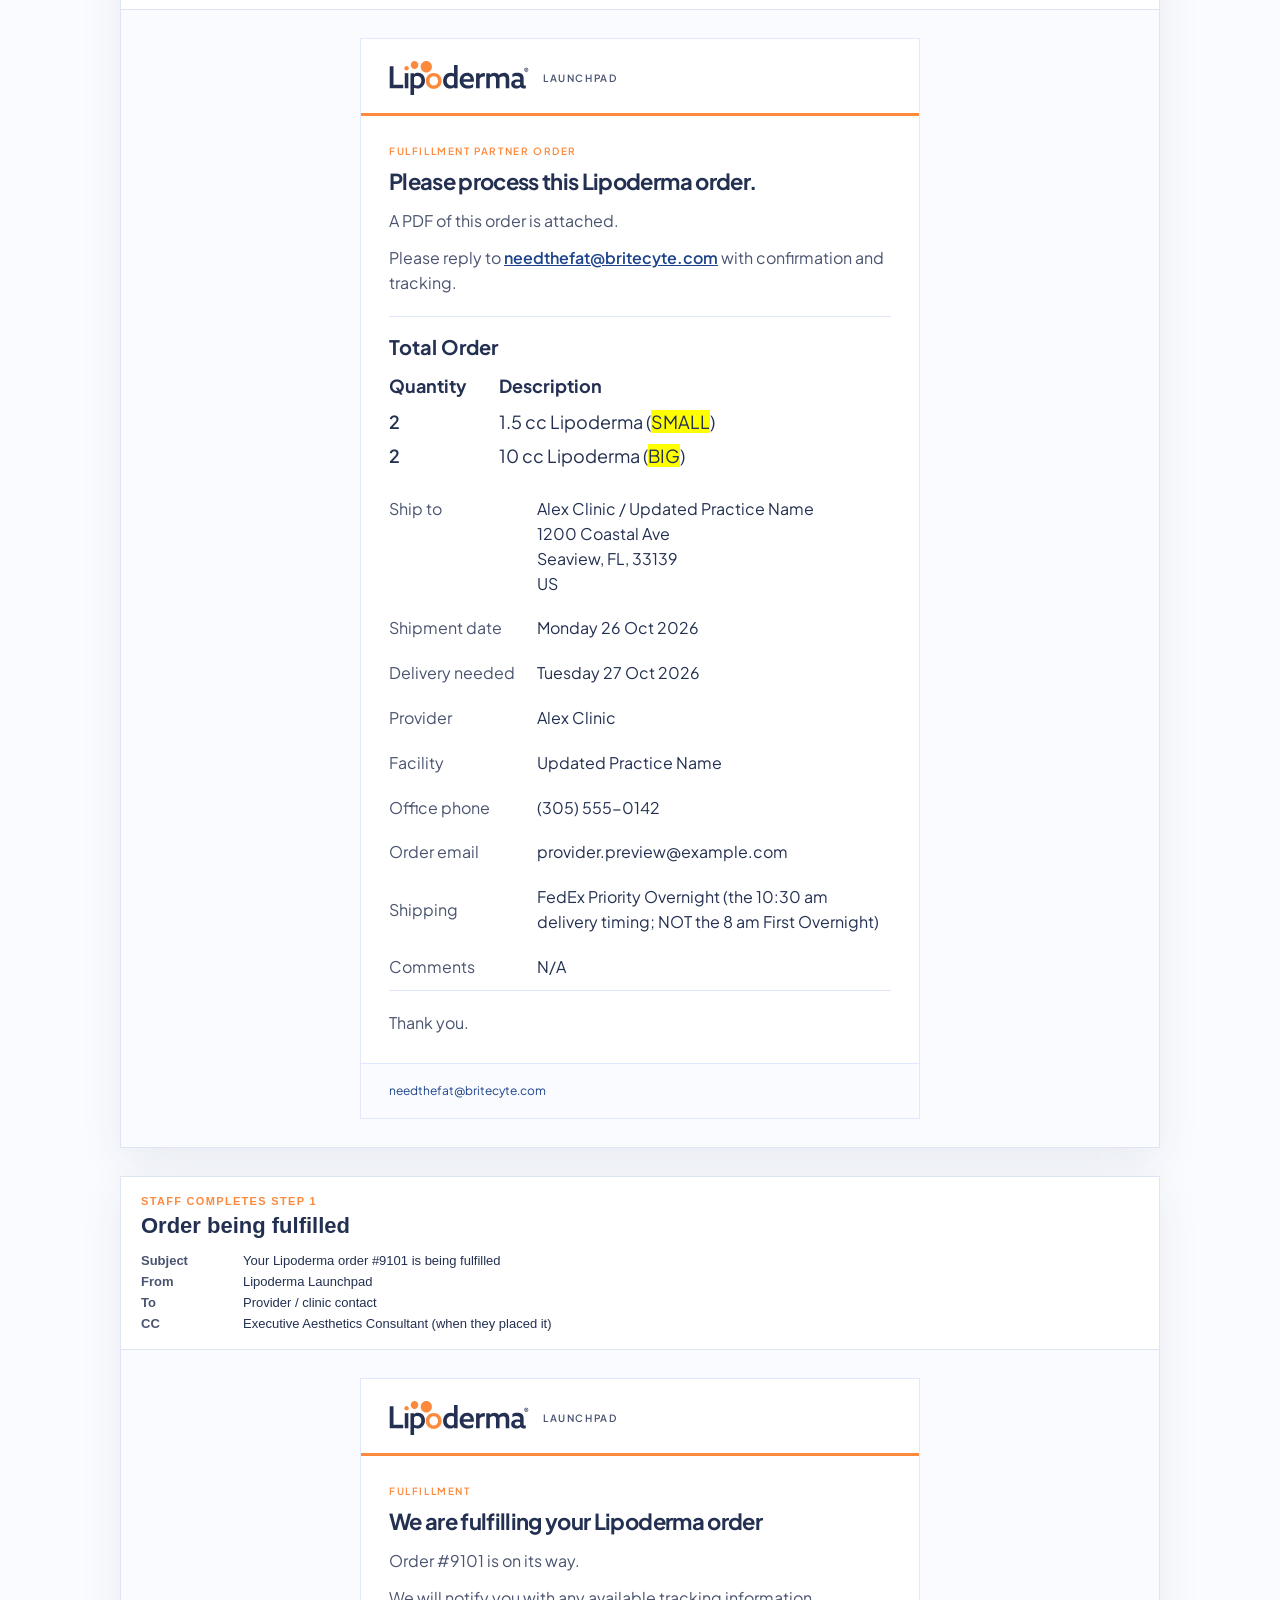
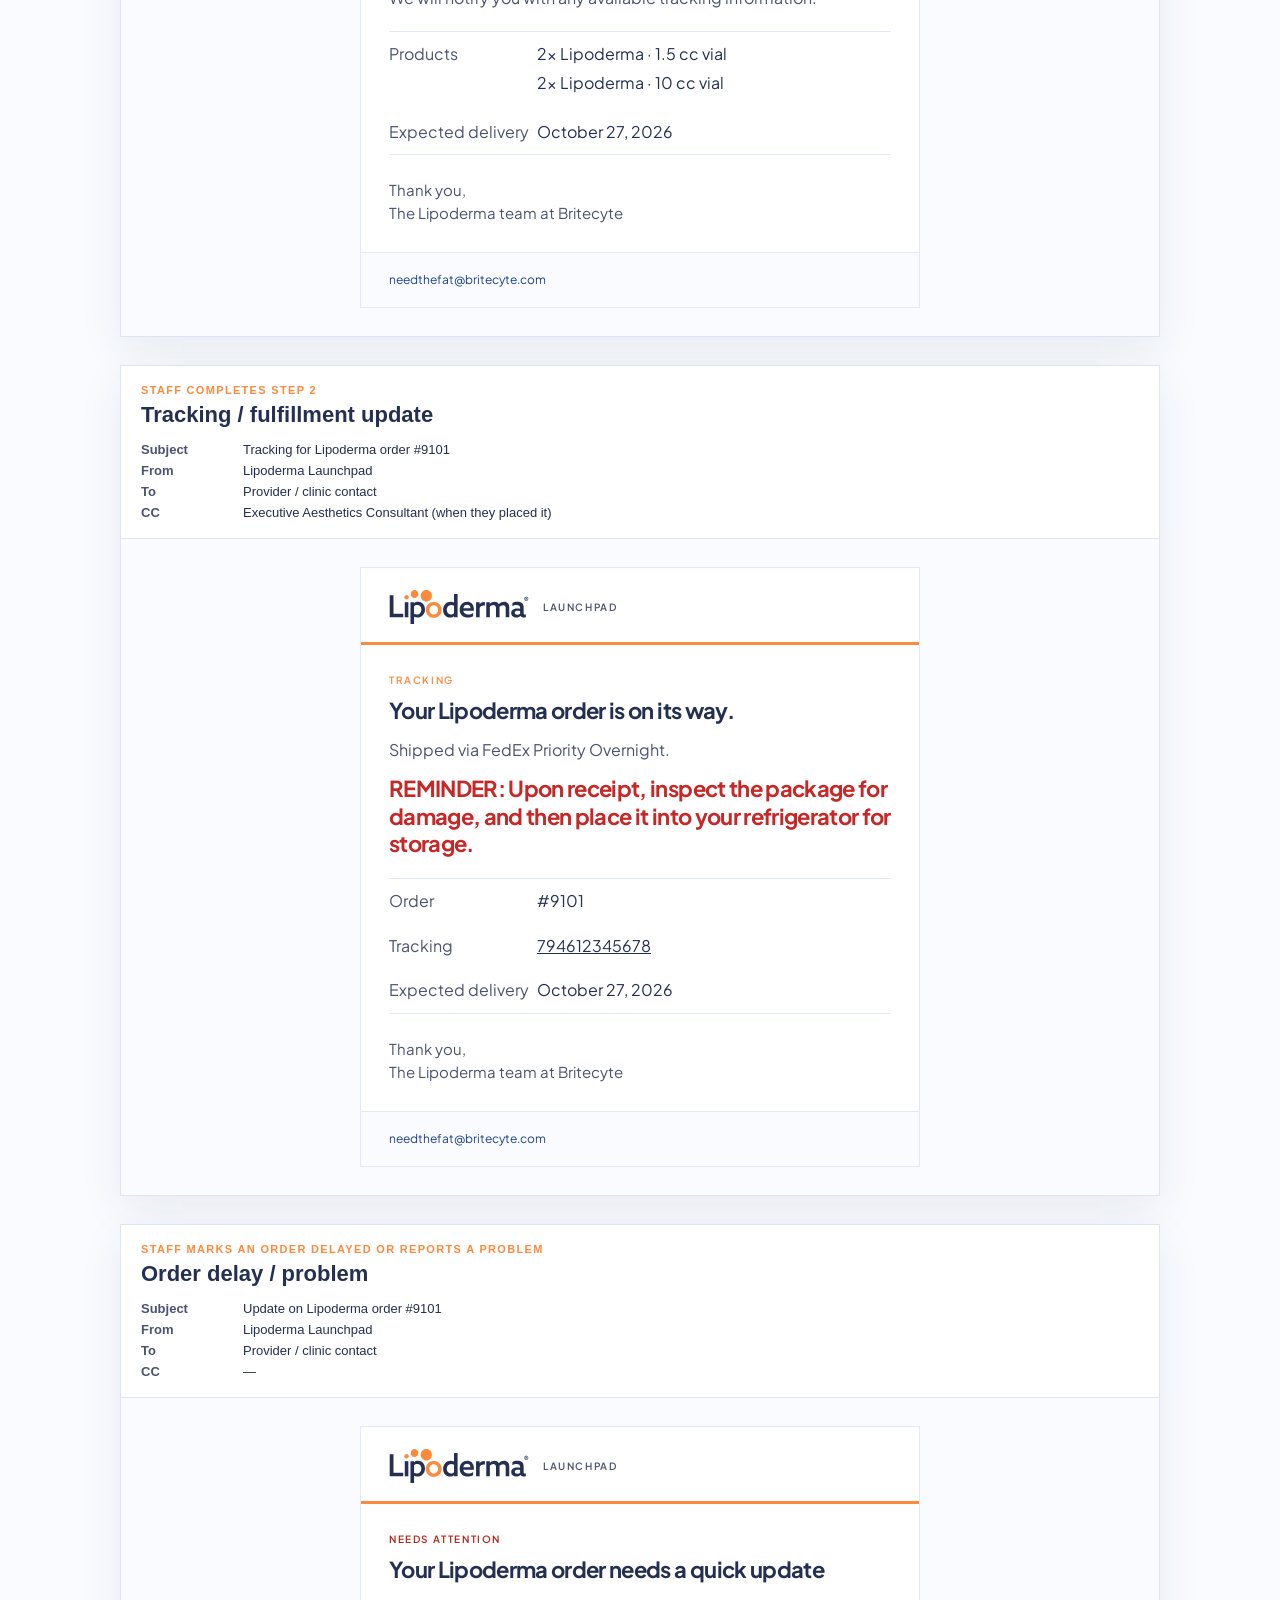
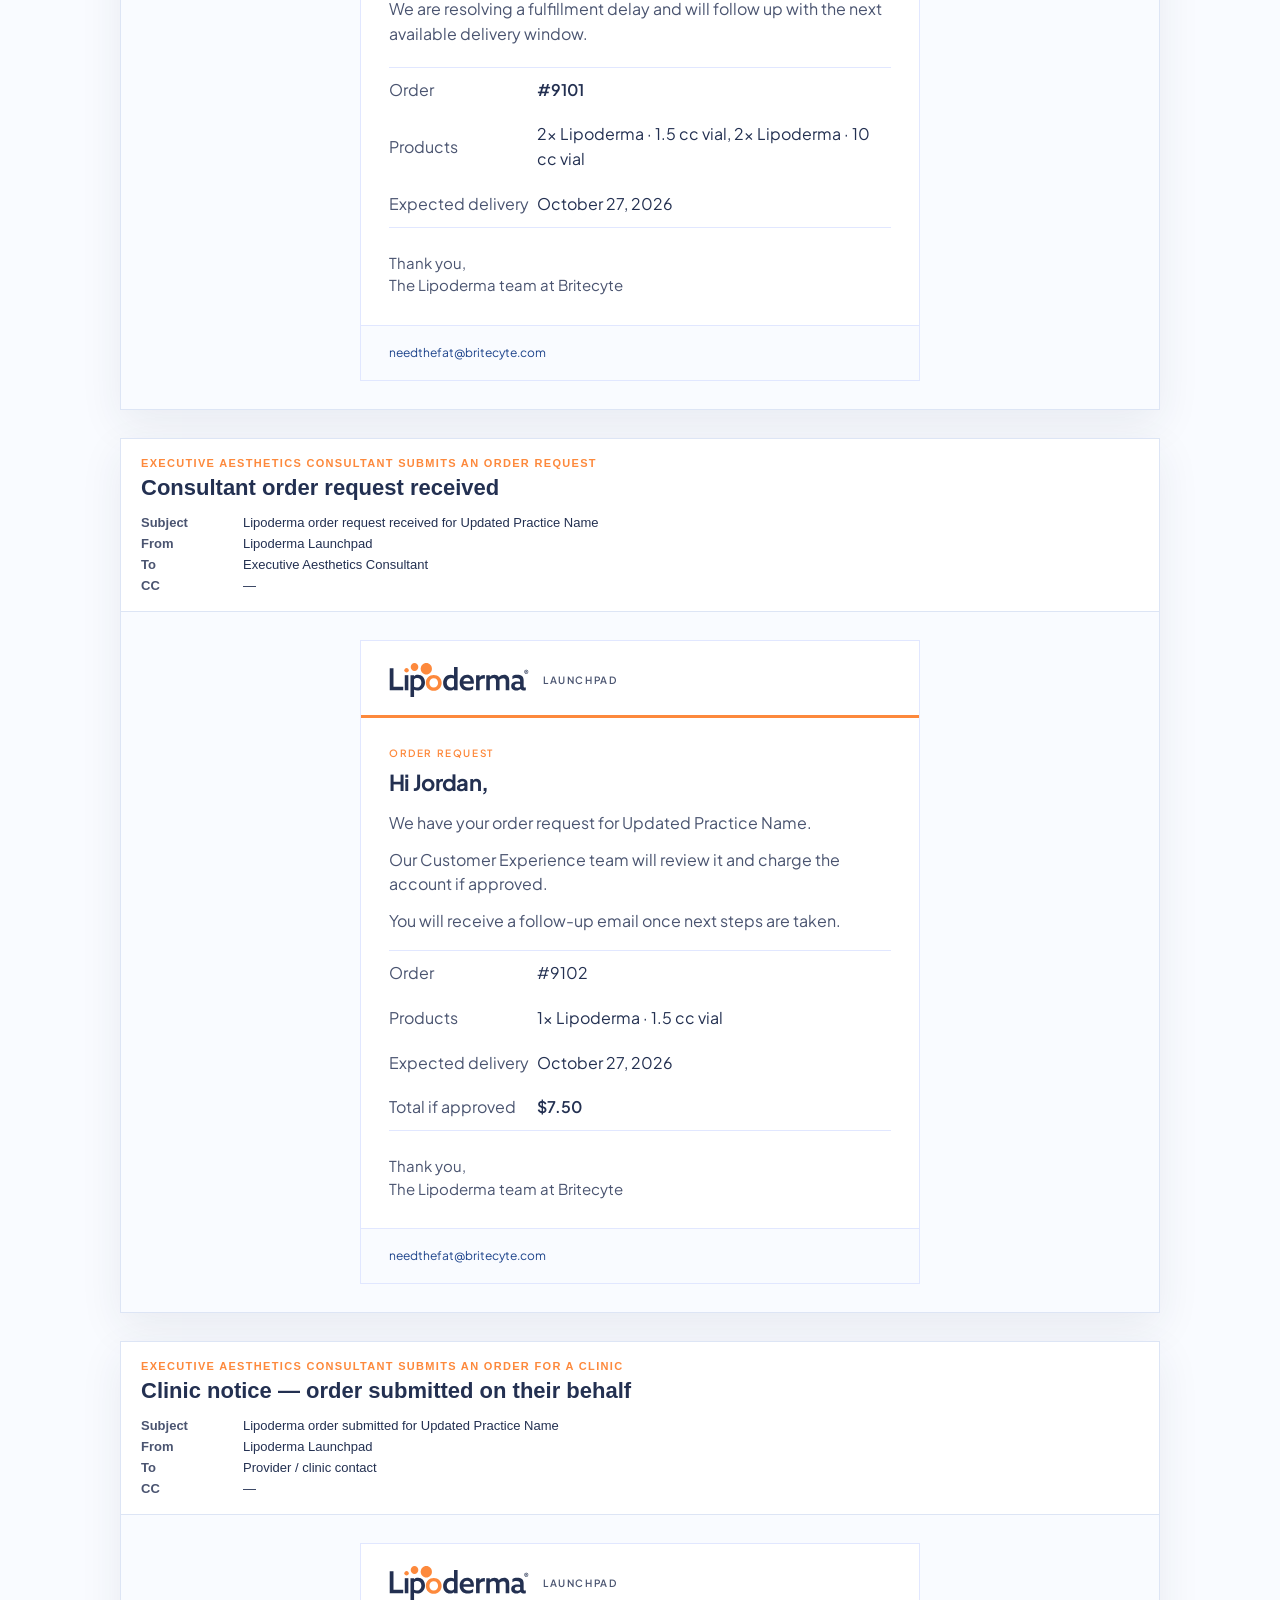
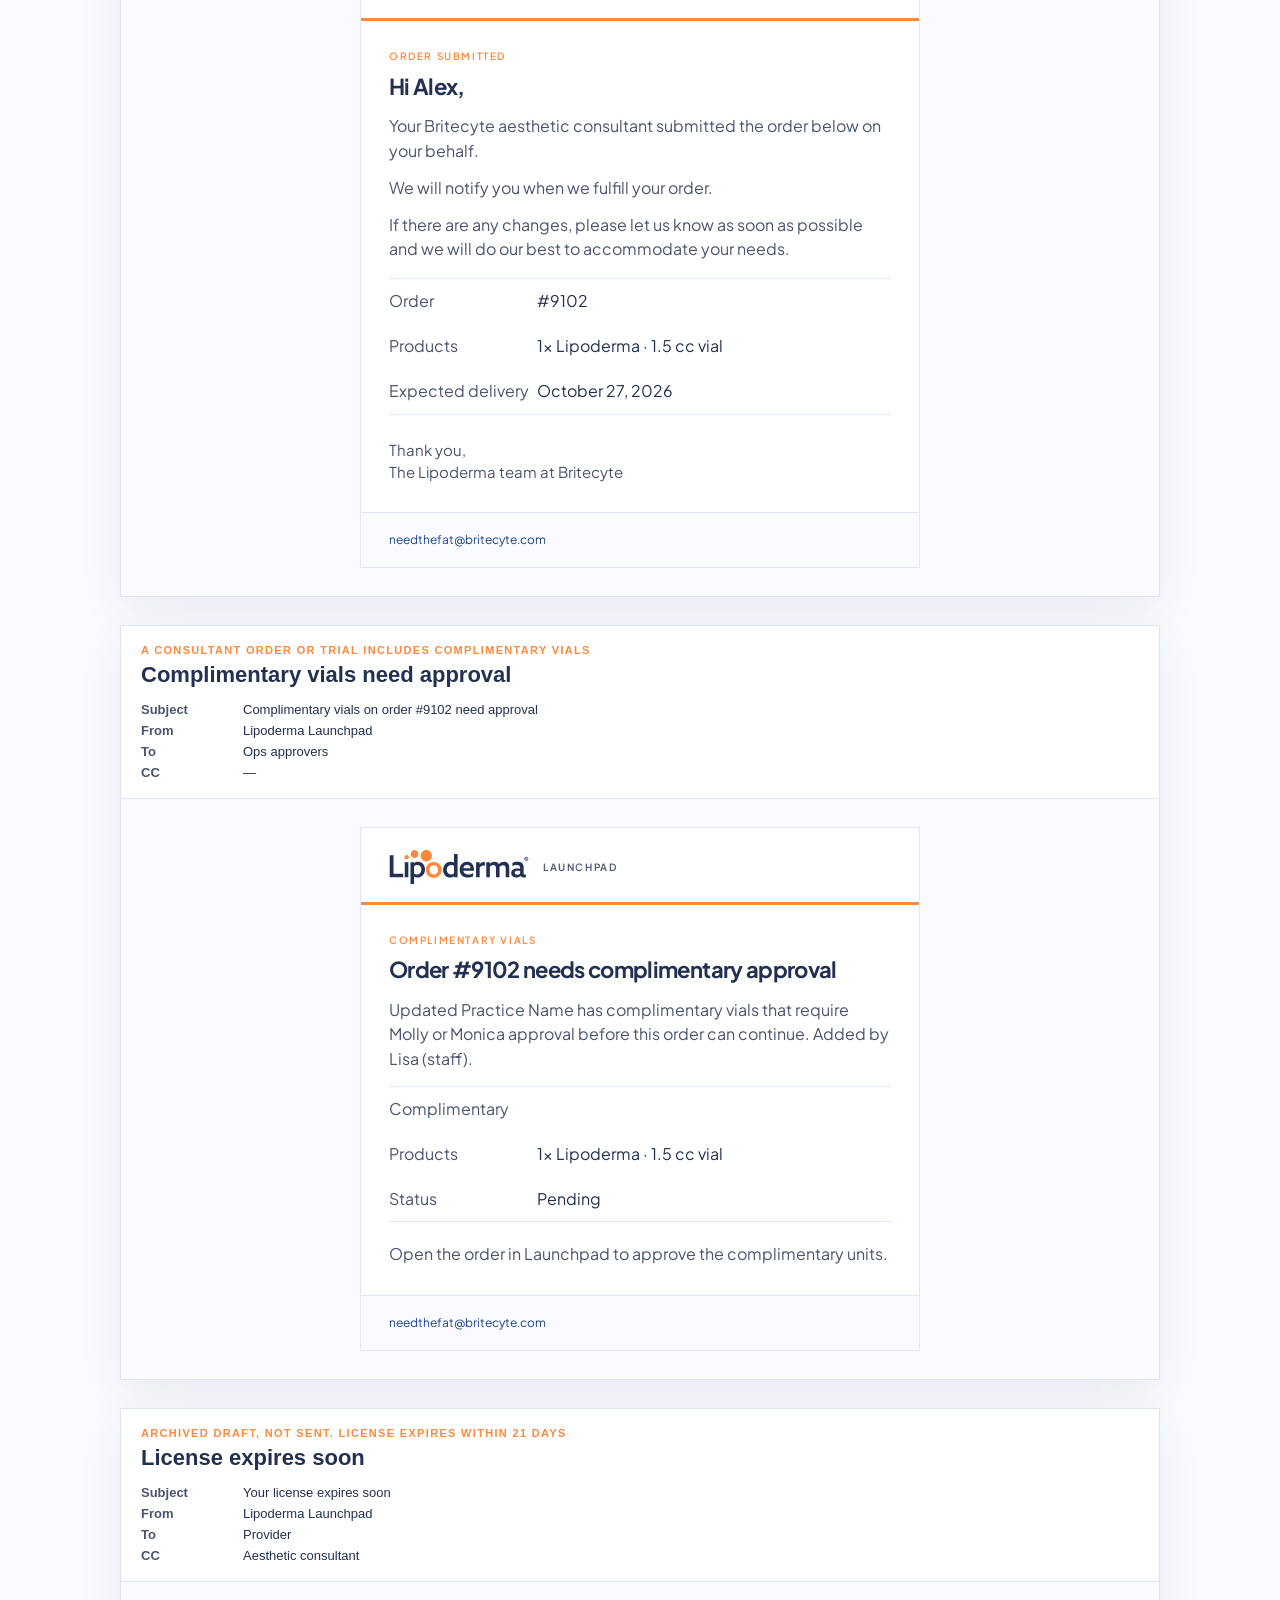
==== commit 2ef85654: "Regenerate the email preview with the side-by-side header and updated tracking reminder." ====
--- a/index.html
+++ b/index.html
@@ -29,7 +29,7 @@
   <header>
     <h1>Launchpad email preview</h1>
     <p class="sub">Unified static preview regenerated from live mailers. Role-based From/To · no Rails server required · <a href="/copy_review/">back to copy review</a></p>
-    <nav><a href="#email-0">Clinic welcome</a><a href="#email-1">New provider notification</a><a href="#email-16">Ordering paused — staff review</a><a href="#email-2">Ordering approved</a><a href="#email-3">Password reset</a><a href="#email-4">Clinician setup invitation</a><a href="#email-5">Billing setup link</a><a href="#email-6">Secure checkout link</a><a href="#email-7">New order notification</a><a href="#email-8">Order confirmation</a><a href="#email-9">Aesthetic consultant order declined</a><a href="#email-10">Fulfillment partner order packet</a><a href="#email-11">Order being fulfilled</a><a href="#email-12">Tracking / fulfillment update</a><a href="#email-13">Order delay / problem</a><a href="#email-14">Consultant order request received</a><a href="#email-15">Clinic notice — order submitted on their behalf</a><a href="#email-19">License expires soon</a><a href="#email-20">License expired</a><a href="#email-18">Complimentary vials need approval</a></nav>
+    <nav><a href="#email-0">Clinic welcome</a><a href="#email-1">New provider notification</a><a href="#email-16">Ordering paused — staff review</a><a href="#email-2">Ordering approved</a><a href="#email-3">Password reset</a><a href="#email-4">Specialist setup invitation</a><a href="#email-5">Billing setup link</a><a href="#email-6">Secure checkout link</a><a href="#email-7">New order notification</a><a href="#email-8">Order confirmation</a><a href="#email-9">Aesthetic consultant order declined</a><a href="#email-10">Fulfillment partner order packet</a><a href="#email-11">Order being fulfilled</a><a href="#email-12">Tracking / fulfillment update</a><a href="#email-13">Order delay / problem</a><a href="#email-14">Consultant order request received</a><a href="#email-15">Clinic notice — order submitted on their behalf</a><a href="#email-19">License expires soon</a><a href="#email-20">License expired</a><a href="#email-18">Complimentary vials need approval</a></nav>
   </header>
   <main>
     <section class="obsolete">
@@ -69,8 +69,16 @@
           <table role="presentation" width="560" cellspacing="0" cellpadding="0" border="0" style="width:100%;max-width:560px;border:1px solid #e1e7ff;border-radius:0;overflow:hidden;background-color:#ffffff;">
             <tr>
               <td style="background-color:#ffffff;padding:22px 28px 18px;border-bottom:3px solid #fd893c;">
-                <img src="assets/logos/lipoderma-logo.svg" alt="Lipoderma" width="140" height="34" style="display:block;border:0;height:34px;width:140px;">
-                <p style="margin:10px 0 0;font-family:'Plus Jakarta Sans',Arial,Helvetica,sans-serif;font-size:10px;font-weight:600;letter-spacing:0.16em;text-transform:uppercase;color:#4a5470;">Launchpad</p>
+                <table role="presentation" cellspacing="0" cellpadding="0" border="0">
+                  <tr>
+                    <td style="vertical-align:middle;">
+                      <img src="assets/logos/lipoderma-logo.svg" alt="Lipoderma" width="140" height="34" style="display:block;border:0;height:34px;width:140px;">
+                    </td>
+                    <td style="vertical-align:middle;padding-left:14px;">
+                      <p style="margin:0;font-family:'Plus Jakarta Sans',Arial,Helvetica,sans-serif;font-size:10px;font-weight:600;letter-spacing:0.16em;text-transform:uppercase;color:#4a5470;">Launchpad</p>
+                    </td>
+                  </tr>
+                </table>
               </td>
             </tr>
             <tr>
@@ -151,8 +159,16 @@
           <table role="presentation" width="560" cellspacing="0" cellpadding="0" border="0" style="width:100%;max-width:560px;border:1px solid #e1e7ff;border-radius:0;overflow:hidden;background-color:#ffffff;">
             <tr>
               <td style="background-color:#ffffff;padding:22px 28px 18px;border-bottom:3px solid #fd893c;">
-                <img src="assets/logos/lipoderma-logo.svg" alt="Lipoderma" width="140" height="34" style="display:block;border:0;height:34px;width:140px;">
-                <p style="margin:10px 0 0;font-family:'Plus Jakarta Sans',Arial,Helvetica,sans-serif;font-size:10px;font-weight:600;letter-spacing:0.16em;text-transform:uppercase;color:#4a5470;">Launchpad</p>
+                <table role="presentation" cellspacing="0" cellpadding="0" border="0">
+                  <tr>
+                    <td style="vertical-align:middle;">
+                      <img src="assets/logos/lipoderma-logo.svg" alt="Lipoderma" width="140" height="34" style="display:block;border:0;height:34px;width:140px;">
+                    </td>
+                    <td style="vertical-align:middle;padding-left:14px;">
+                      <p style="margin:0;font-family:'Plus Jakarta Sans',Arial,Helvetica,sans-serif;font-size:10px;font-weight:600;letter-spacing:0.16em;text-transform:uppercase;color:#4a5470;">Launchpad</p>
+                    </td>
+                  </tr>
+                </table>
               </td>
             </tr>
             <tr>
@@ -224,15 +240,23 @@
           <table role="presentation" width="560" cellspacing="0" cellpadding="0" border="0" style="width:100%;max-width:560px;border:1px solid #e1e7ff;border-radius:0;overflow:hidden;background-color:#ffffff;">
             <tr>
               <td style="background-color:#ffffff;padding:22px 28px 18px;border-bottom:3px solid #fd893c;">
-                <img src="assets/logos/lipoderma-logo.svg" alt="Lipoderma" width="140" height="34" style="display:block;border:0;height:34px;width:140px;">
-                <p style="margin:10px 0 0;font-family:'Plus Jakarta Sans',Arial,Helvetica,sans-serif;font-size:10px;font-weight:600;letter-spacing:0.16em;text-transform:uppercase;color:#4a5470;">Launchpad</p>
+                <table role="presentation" cellspacing="0" cellpadding="0" border="0">
+                  <tr>
+                    <td style="vertical-align:middle;">
+                      <img src="assets/logos/lipoderma-logo.svg" alt="Lipoderma" width="140" height="34" style="display:block;border:0;height:34px;width:140px;">
+                    </td>
+                    <td style="vertical-align:middle;padding-left:14px;">
+                      <p style="margin:0;font-family:'Plus Jakarta Sans',Arial,Helvetica,sans-serif;font-size:10px;font-weight:600;letter-spacing:0.16em;text-transform:uppercase;color:#4a5470;">Launchpad</p>
+                    </td>
+                  </tr>
+                </table>
               </td>
             </tr>
             <tr>
               <td style="background-color:#ffffff;padding:28px;font-family:'Plus Jakarta Sans',Arial,Helvetica,sans-serif;color:#233051;font-size:16px;line-height:1.55;">
                 <p style="margin:0 0 8px;font-size:10px;font-weight:600;letter-spacing:0.16em;text-transform:uppercase;color:#fd893c;">Ordering paused</p>
 <p style="margin:0 0 14px;font-size:22px;font-weight:700;letter-spacing:-0.03em;line-height:1.25;color:#233051;">Ordering paused for Alex Clinic</p>
-<p style="margin:0 0 16px;color:#4a5470;"><strong style="color:#233051;">Why:</strong> License expired on October 22, 2026.</p>
+<p style="margin:0 0 16px;color:#4a5470;"><strong style="color:#233051;">Why:</strong> License expired on October 23, 2026.</p>
 <table role="presentation" width="100%" cellspacing="0" cellpadding="0" border="0" style="border-top:1px solid #e1e7ff;border-bottom:1px solid #e1e7ff;">
   <tr>
     <td style="padding:10px 0;color:#4a5470;width:148px;">Provider</td>
@@ -251,7 +275,7 @@
   <table role="presentation" cellspacing="0" cellpadding="0" border="0" style="margin-top:16px;">
   <tr>
     <td style="background-color:#fd893c;">
-      <a href="/staff/providers/450" style="display:inline-block;padding:12px 22px;font-family:'Plus Jakarta Sans',Arial,Helvetica,sans-serif;font-size:14px;font-weight:700;color:#ffffff;text-decoration:none;">Open account</a>
+      <a href="/staff/providers/453" style="display:inline-block;padding:12px 22px;font-family:'Plus Jakarta Sans',Arial,Helvetica,sans-serif;font-size:14px;font-weight:700;color:#ffffff;text-decoration:none;">Open account</a>
     </td>
   </tr>
 </table>
@@ -302,8 +326,16 @@
           <table role="presentation" width="560" cellspacing="0" cellpadding="0" border="0" style="width:100%;max-width:560px;border:1px solid #e1e7ff;border-radius:0;overflow:hidden;background-color:#ffffff;">
             <tr>
               <td style="background-color:#ffffff;padding:22px 28px 18px;border-bottom:3px solid #fd893c;">
-                <img src="assets/logos/lipoderma-logo.svg" alt="Lipoderma" width="140" height="34" style="display:block;border:0;height:34px;width:140px;">
-                <p style="margin:10px 0 0;font-family:'Plus Jakarta Sans',Arial,Helvetica,sans-serif;font-size:10px;font-weight:600;letter-spacing:0.16em;text-transform:uppercase;color:#4a5470;">Launchpad</p>
+                <table role="presentation" cellspacing="0" cellpadding="0" border="0">
+                  <tr>
+                    <td style="vertical-align:middle;">
+                      <img src="assets/logos/lipoderma-logo.svg" alt="Lipoderma" width="140" height="34" style="display:block;border:0;height:34px;width:140px;">
+                    </td>
+                    <td style="vertical-align:middle;padding-left:14px;">
+                      <p style="margin:0;font-family:'Plus Jakarta Sans',Arial,Helvetica,sans-serif;font-size:10px;font-weight:600;letter-spacing:0.16em;text-transform:uppercase;color:#4a5470;">Launchpad</p>
+                    </td>
+                  </tr>
+                </table>
               </td>
             </tr>
             <tr>
@@ -360,8 +392,16 @@
           <table role="presentation" width="560" cellspacing="0" cellpadding="0" border="0" style="width:100%;max-width:560px;border:1px solid #e1e7ff;border-radius:0;overflow:hidden;background-color:#ffffff;">
             <tr>
               <td style="background-color:#ffffff;padding:22px 28px 18px;border-bottom:3px solid #fd893c;">
-                <img src="assets/logos/lipoderma-logo.svg" alt="Lipoderma" width="140" height="34" style="display:block;border:0;height:34px;width:140px;">
-                <p style="margin:10px 0 0;font-family:'Plus Jakarta Sans',Arial,Helvetica,sans-serif;font-size:10px;font-weight:600;letter-spacing:0.16em;text-transform:uppercase;color:#4a5470;">Launchpad</p>
+                <table role="presentation" cellspacing="0" cellpadding="0" border="0">
+                  <tr>
+                    <td style="vertical-align:middle;">
+                      <img src="assets/logos/lipoderma-logo.svg" alt="Lipoderma" width="140" height="34" style="display:block;border:0;height:34px;width:140px;">
+                    </td>
+                    <td style="vertical-align:middle;padding-left:14px;">
+                      <p style="margin:0;font-family:'Plus Jakarta Sans',Arial,Helvetica,sans-serif;font-size:10px;font-weight:600;letter-spacing:0.16em;text-transform:uppercase;color:#4a5470;">Launchpad</p>
+                    </td>
+                  </tr>
+                </table>
               </td>
             </tr>
             <tr>
@@ -399,12 +439,12 @@
 
 <section class="email-card" id="email-4">
   <div class="meta">
-    <p class="eyebrow">Staff sends Clinician setup invite</p>
-    <h2>Clinician setup invitation</h2>
+    <p class="eyebrow">Staff sends Specialist setup invite</p>
+    <h2>Specialist setup invitation</h2>
     <dl>
       <dt>Subject</dt><dd>Updated Practice Name invited you to complete Lipoderma training</dd>
       <dt>From</dt><dd>Lipoderma Launchpad</dd>
-      <dt>To</dt><dd>Aesthetic Clinician (invitee)</dd>
+      <dt>To</dt><dd>Aesthetic Specialist (invitee)</dd>
       <dt>CC</dt><dd>—</dd>
     </dl>
   </div>
@@ -426,8 +466,16 @@
           <table role="presentation" width="560" cellspacing="0" cellpadding="0" border="0" style="width:100%;max-width:560px;border:1px solid #e1e7ff;border-radius:0;overflow:hidden;background-color:#ffffff;">
             <tr>
               <td style="background-color:#ffffff;padding:22px 28px 18px;border-bottom:3px solid #fd893c;">
-                <img src="assets/logos/lipoderma-logo.svg" alt="Lipoderma" width="140" height="34" style="display:block;border:0;height:34px;width:140px;">
-                <p style="margin:10px 0 0;font-family:'Plus Jakarta Sans',Arial,Helvetica,sans-serif;font-size:10px;font-weight:600;letter-spacing:0.16em;text-transform:uppercase;color:#4a5470;">Launchpad</p>
+                <table role="presentation" cellspacing="0" cellpadding="0" border="0">
+                  <tr>
+                    <td style="vertical-align:middle;">
+                      <img src="assets/logos/lipoderma-logo.svg" alt="Lipoderma" width="140" height="34" style="display:block;border:0;height:34px;width:140px;">
+                    </td>
+                    <td style="vertical-align:middle;padding-left:14px;">
+                      <p style="margin:0;font-family:'Plus Jakarta Sans',Arial,Helvetica,sans-serif;font-size:10px;font-weight:600;letter-spacing:0.16em;text-transform:uppercase;color:#4a5470;">Launchpad</p>
+                    </td>
+                  </tr>
+                </table>
               </td>
             </tr>
             <tr>
@@ -491,8 +539,16 @@
           <table role="presentation" width="560" cellspacing="0" cellpadding="0" border="0" style="width:100%;max-width:560px;border:1px solid #e1e7ff;border-radius:0;overflow:hidden;background-color:#ffffff;">
             <tr>
               <td style="background-color:#ffffff;padding:22px 28px 18px;border-bottom:3px solid #fd893c;">
-                <img src="assets/logos/lipoderma-logo.svg" alt="Lipoderma" width="140" height="34" style="display:block;border:0;height:34px;width:140px;">
-                <p style="margin:10px 0 0;font-family:'Plus Jakarta Sans',Arial,Helvetica,sans-serif;font-size:10px;font-weight:600;letter-spacing:0.16em;text-transform:uppercase;color:#4a5470;">Launchpad</p>
+                <table role="presentation" cellspacing="0" cellpadding="0" border="0">
+                  <tr>
+                    <td style="vertical-align:middle;">
+                      <img src="assets/logos/lipoderma-logo.svg" alt="Lipoderma" width="140" height="34" style="display:block;border:0;height:34px;width:140px;">
+                    </td>
+                    <td style="vertical-align:middle;padding-left:14px;">
+                      <p style="margin:0;font-family:'Plus Jakarta Sans',Arial,Helvetica,sans-serif;font-size:10px;font-weight:600;letter-spacing:0.16em;text-transform:uppercase;color:#4a5470;">Launchpad</p>
+                    </td>
+                  </tr>
+                </table>
               </td>
             </tr>
             <tr>
@@ -567,8 +623,16 @@
           <table role="presentation" width="560" cellspacing="0" cellpadding="0" border="0" style="width:100%;max-width:560px;border:1px solid #e1e7ff;border-radius:0;overflow:hidden;background-color:#ffffff;">
             <tr>
               <td style="background-color:#ffffff;padding:22px 28px 18px;border-bottom:3px solid #fd893c;">
-                <img src="assets/logos/lipoderma-logo.svg" alt="Lipoderma" width="140" height="34" style="display:block;border:0;height:34px;width:140px;">
-                <p style="margin:10px 0 0;font-family:'Plus Jakarta Sans',Arial,Helvetica,sans-serif;font-size:10px;font-weight:600;letter-spacing:0.16em;text-transform:uppercase;color:#4a5470;">Launchpad</p>
+                <table role="presentation" cellspacing="0" cellpadding="0" border="0">
+                  <tr>
+                    <td style="vertical-align:middle;">
+                      <img src="assets/logos/lipoderma-logo.svg" alt="Lipoderma" width="140" height="34" style="display:block;border:0;height:34px;width:140px;">
+                    </td>
+                    <td style="vertical-align:middle;padding-left:14px;">
+                      <p style="margin:0;font-family:'Plus Jakarta Sans',Arial,Helvetica,sans-serif;font-size:10px;font-weight:600;letter-spacing:0.16em;text-transform:uppercase;color:#4a5470;">Launchpad</p>
+                    </td>
+                  </tr>
+                </table>
               </td>
             </tr>
             <tr>
@@ -634,8 +698,16 @@
           <table role="presentation" width="560" cellspacing="0" cellpadding="0" border="0" style="width:100%;max-width:560px;border:1px solid #e1e7ff;border-radius:0;overflow:hidden;background-color:#ffffff;">
             <tr>
               <td style="background-color:#ffffff;padding:22px 28px 18px;border-bottom:3px solid #fd893c;">
-                <img src="assets/logos/lipoderma-logo.svg" alt="Lipoderma" width="140" height="34" style="display:block;border:0;height:34px;width:140px;">
-                <p style="margin:10px 0 0;font-family:'Plus Jakarta Sans',Arial,Helvetica,sans-serif;font-size:10px;font-weight:600;letter-spacing:0.16em;text-transform:uppercase;color:#4a5470;">Launchpad</p>
+                <table role="presentation" cellspacing="0" cellpadding="0" border="0">
+                  <tr>
+                    <td style="vertical-align:middle;">
+                      <img src="assets/logos/lipoderma-logo.svg" alt="Lipoderma" width="140" height="34" style="display:block;border:0;height:34px;width:140px;">
+                    </td>
+                    <td style="vertical-align:middle;padding-left:14px;">
+                      <p style="margin:0;font-family:'Plus Jakarta Sans',Arial,Helvetica,sans-serif;font-size:10px;font-weight:600;letter-spacing:0.16em;text-transform:uppercase;color:#4a5470;">Launchpad</p>
+                    </td>
+                  </tr>
+                </table>
               </td>
             </tr>
             <tr>
@@ -715,8 +787,16 @@
           <table role="presentation" width="560" cellspacing="0" cellpadding="0" border="0" style="width:100%;max-width:560px;border:1px solid #e1e7ff;border-radius:0;overflow:hidden;background-color:#ffffff;">
             <tr>
               <td style="background-color:#ffffff;padding:22px 28px 18px;border-bottom:3px solid #fd893c;">
-                <img src="assets/logos/lipoderma-logo.svg" alt="Lipoderma" width="140" height="34" style="display:block;border:0;height:34px;width:140px;">
-                <p style="margin:10px 0 0;font-family:'Plus Jakarta Sans',Arial,Helvetica,sans-serif;font-size:10px;font-weight:600;letter-spacing:0.16em;text-transform:uppercase;color:#4a5470;">Launchpad</p>
+                <table role="presentation" cellspacing="0" cellpadding="0" border="0">
+                  <tr>
+                    <td style="vertical-align:middle;">
+                      <img src="assets/logos/lipoderma-logo.svg" alt="Lipoderma" width="140" height="34" style="display:block;border:0;height:34px;width:140px;">
+                    </td>
+                    <td style="vertical-align:middle;padding-left:14px;">
+                      <p style="margin:0;font-family:'Plus Jakarta Sans',Arial,Helvetica,sans-serif;font-size:10px;font-weight:600;letter-spacing:0.16em;text-transform:uppercase;color:#4a5470;">Launchpad</p>
+                    </td>
+                  </tr>
+                </table>
               </td>
             </tr>
             <tr>
@@ -810,8 +890,16 @@
           <table role="presentation" width="560" cellspacing="0" cellpadding="0" border="0" style="width:100%;max-width:560px;border:1px solid #e1e7ff;border-radius:0;overflow:hidden;background-color:#ffffff;">
             <tr>
               <td style="background-color:#ffffff;padding:22px 28px 18px;border-bottom:3px solid #fd893c;">
-                <img src="assets/logos/lipoderma-logo.svg" alt="Lipoderma" width="140" height="34" style="display:block;border:0;height:34px;width:140px;">
-                <p style="margin:10px 0 0;font-family:'Plus Jakarta Sans',Arial,Helvetica,sans-serif;font-size:10px;font-weight:600;letter-spacing:0.16em;text-transform:uppercase;color:#4a5470;">Launchpad</p>
+                <table role="presentation" cellspacing="0" cellpadding="0" border="0">
+                  <tr>
+                    <td style="vertical-align:middle;">
+                      <img src="assets/logos/lipoderma-logo.svg" alt="Lipoderma" width="140" height="34" style="display:block;border:0;height:34px;width:140px;">
+                    </td>
+                    <td style="vertical-align:middle;padding-left:14px;">
+                      <p style="margin:0;font-family:'Plus Jakarta Sans',Arial,Helvetica,sans-serif;font-size:10px;font-weight:600;letter-spacing:0.16em;text-transform:uppercase;color:#4a5470;">Launchpad</p>
+                    </td>
+                  </tr>
+                </table>
               </td>
             </tr>
             <tr>
@@ -851,7 +939,7 @@
     <p class="eyebrow">Staff sends Step 1</p>
     <h2>Fulfillment partner order packet</h2>
     <dl>
-      <dt>Subject</dt><dd>Clinic FL 2 10 cc 2 1.5 cc ORDER 22 OCT 2026</dd>
+      <dt>Subject</dt><dd>Clinic FL 2 10 cc 2 1.5 cc ORDER 23 OCT 2026</dd>
       <dt>From</dt><dd>Lipoderma Launchpad</dd>
       <dt>To</dt><dd>Fulfillment partner</dd>
       <dt>CC</dt><dd>Staff (Lisa)</dd>
@@ -875,8 +963,16 @@
           <table role="presentation" width="560" cellspacing="0" cellpadding="0" border="0" style="width:100%;max-width:560px;border:1px solid #e1e7ff;border-radius:0;overflow:hidden;background-color:#ffffff;">
             <tr>
               <td style="background-color:#ffffff;padding:22px 28px 18px;border-bottom:3px solid #fd893c;">
-                <img src="assets/logos/lipoderma-logo.svg" alt="Lipoderma" width="140" height="34" style="display:block;border:0;height:34px;width:140px;">
-                <p style="margin:10px 0 0;font-family:'Plus Jakarta Sans',Arial,Helvetica,sans-serif;font-size:10px;font-weight:600;letter-spacing:0.16em;text-transform:uppercase;color:#4a5470;">Launchpad</p>
+                <table role="presentation" cellspacing="0" cellpadding="0" border="0">
+                  <tr>
+                    <td style="vertical-align:middle;">
+                      <img src="assets/logos/lipoderma-logo.svg" alt="Lipoderma" width="140" height="34" style="display:block;border:0;height:34px;width:140px;">
+                    </td>
+                    <td style="vertical-align:middle;padding-left:14px;">
+                      <p style="margin:0;font-family:'Plus Jakarta Sans',Arial,Helvetica,sans-serif;font-size:10px;font-weight:600;letter-spacing:0.16em;text-transform:uppercase;color:#4a5470;">Launchpad</p>
+                    </td>
+                  </tr>
+                </table>
               </td>
             </tr>
             <tr>
@@ -977,8 +1073,16 @@
           <table role="presentation" width="560" cellspacing="0" cellpadding="0" border="0" style="width:100%;max-width:560px;border:1px solid #e1e7ff;border-radius:0;overflow:hidden;background-color:#ffffff;">
             <tr>
               <td style="background-color:#ffffff;padding:22px 28px 18px;border-bottom:3px solid #fd893c;">
-                <img src="assets/logos/lipoderma-logo.svg" alt="Lipoderma" width="140" height="34" style="display:block;border:0;height:34px;width:140px;">
-                <p style="margin:10px 0 0;font-family:'Plus Jakarta Sans',Arial,Helvetica,sans-serif;font-size:10px;font-weight:600;letter-spacing:0.16em;text-transform:uppercase;color:#4a5470;">Launchpad</p>
+                <table role="presentation" cellspacing="0" cellpadding="0" border="0">
+                  <tr>
+                    <td style="vertical-align:middle;">
+                      <img src="assets/logos/lipoderma-logo.svg" alt="Lipoderma" width="140" height="34" style="display:block;border:0;height:34px;width:140px;">
+                    </td>
+                    <td style="vertical-align:middle;padding-left:14px;">
+                      <p style="margin:0;font-family:'Plus Jakarta Sans',Arial,Helvetica,sans-serif;font-size:10px;font-weight:600;letter-spacing:0.16em;text-transform:uppercase;color:#4a5470;">Launchpad</p>
+                    </td>
+                  </tr>
+                </table>
               </td>
             </tr>
             <tr>
@@ -1052,8 +1156,16 @@
           <table role="presentation" width="560" cellspacing="0" cellpadding="0" border="0" style="width:100%;max-width:560px;border:1px solid #e1e7ff;border-radius:0;overflow:hidden;background-color:#ffffff;">
             <tr>
               <td style="background-color:#ffffff;padding:22px 28px 18px;border-bottom:3px solid #fd893c;">
-                <img src="assets/logos/lipoderma-logo.svg" alt="Lipoderma" width="140" height="34" style="display:block;border:0;height:34px;width:140px;">
-                <p style="margin:10px 0 0;font-family:'Plus Jakarta Sans',Arial,Helvetica,sans-serif;font-size:10px;font-weight:600;letter-spacing:0.16em;text-transform:uppercase;color:#4a5470;">Launchpad</p>
+                <table role="presentation" cellspacing="0" cellpadding="0" border="0">
+                  <tr>
+                    <td style="vertical-align:middle;">
+                      <img src="assets/logos/lipoderma-logo.svg" alt="Lipoderma" width="140" height="34" style="display:block;border:0;height:34px;width:140px;">
+                    </td>
+                    <td style="vertical-align:middle;padding-left:14px;">
+                      <p style="margin:0;font-family:'Plus Jakarta Sans',Arial,Helvetica,sans-serif;font-size:10px;font-weight:600;letter-spacing:0.16em;text-transform:uppercase;color:#4a5470;">Launchpad</p>
+                    </td>
+                  </tr>
+                </table>
               </td>
             </tr>
             <tr>
@@ -1063,7 +1175,7 @@
 <p style="margin:0 0 14px;font-size:22px;font-weight:700;letter-spacing:-0.03em;line-height:1.25;color:#233051;">Your Lipoderma order is on its way.</p>
 <p style="margin:0 0 20px;color:#4a5470;">Shipped via FedEx Priority Overnight.</p>
   <p style="margin:-8px 0 20px;font-size:22px;line-height:1.25;letter-spacing:-0.03em;">
-    <strong style="font-size:22px;font-weight:700;color:#c62828;">REMINDER: upon receipt, inspect the package for damage, then place into your refrigerator for storage.</strong>
+    <strong style="font-size:22px;font-weight:700;color:#c62828;">REMINDER: Upon receipt, inspect the package for damage, and then place it into your refrigerator for storage.</strong>
   </p>
 <table role="presentation" width="100%" cellspacing="0" cellpadding="0" border="0" style="border-top:1px solid #e1e7ff;border-bottom:1px solid #e1e7ff;">
   <tr>
@@ -1127,8 +1239,16 @@
           <table role="presentation" width="560" cellspacing="0" cellpadding="0" border="0" style="width:100%;max-width:560px;border:1px solid #e1e7ff;border-radius:0;overflow:hidden;background-color:#ffffff;">
             <tr>
               <td style="background-color:#ffffff;padding:22px 28px 18px;border-bottom:3px solid #fd893c;">
-                <img src="assets/logos/lipoderma-logo.svg" alt="Lipoderma" width="140" height="34" style="display:block;border:0;height:34px;width:140px;">
-                <p style="margin:10px 0 0;font-family:'Plus Jakarta Sans',Arial,Helvetica,sans-serif;font-size:10px;font-weight:600;letter-spacing:0.16em;text-transform:uppercase;color:#4a5470;">Launchpad</p>
+                <table role="presentation" cellspacing="0" cellpadding="0" border="0">
+                  <tr>
+                    <td style="vertical-align:middle;">
+                      <img src="assets/logos/lipoderma-logo.svg" alt="Lipoderma" width="140" height="34" style="display:block;border:0;height:34px;width:140px;">
+                    </td>
+                    <td style="vertical-align:middle;padding-left:14px;">
+                      <p style="margin:0;font-family:'Plus Jakarta Sans',Arial,Helvetica,sans-serif;font-size:10px;font-weight:600;letter-spacing:0.16em;text-transform:uppercase;color:#4a5470;">Launchpad</p>
+                    </td>
+                  </tr>
+                </table>
               </td>
             </tr>
             <tr>
@@ -1198,8 +1318,16 @@
           <table role="presentation" width="560" cellspacing="0" cellpadding="0" border="0" style="width:100%;max-width:560px;border:1px solid #e1e7ff;border-radius:0;overflow:hidden;background-color:#ffffff;">
             <tr>
               <td style="background-color:#ffffff;padding:22px 28px 18px;border-bottom:3px solid #fd893c;">
-                <img src="assets/logos/lipoderma-logo.svg" alt="Lipoderma" width="140" height="34" style="display:block;border:0;height:34px;width:140px;">
-                <p style="margin:10px 0 0;font-family:'Plus Jakarta Sans',Arial,Helvetica,sans-serif;font-size:10px;font-weight:600;letter-spacing:0.16em;text-transform:uppercase;color:#4a5470;">Launchpad</p>
+                <table role="presentation" cellspacing="0" cellpadding="0" border="0">
+                  <tr>
+                    <td style="vertical-align:middle;">
+                      <img src="assets/logos/lipoderma-logo.svg" alt="Lipoderma" width="140" height="34" style="display:block;border:0;height:34px;width:140px;">
+                    </td>
+                    <td style="vertical-align:middle;padding-left:14px;">
+                      <p style="margin:0;font-family:'Plus Jakarta Sans',Arial,Helvetica,sans-serif;font-size:10px;font-weight:600;letter-spacing:0.16em;text-transform:uppercase;color:#4a5470;">Launchpad</p>
+                    </td>
+                  </tr>
+                </table>
               </td>
             </tr>
             <tr>
@@ -1281,8 +1409,16 @@
           <table role="presentation" width="560" cellspacing="0" cellpadding="0" border="0" style="width:100%;max-width:560px;border:1px solid #e1e7ff;border-radius:0;overflow:hidden;background-color:#ffffff;">
             <tr>
               <td style="background-color:#ffffff;padding:22px 28px 18px;border-bottom:3px solid #fd893c;">
-                <img src="assets/logos/lipoderma-logo.svg" alt="Lipoderma" width="140" height="34" style="display:block;border:0;height:34px;width:140px;">
-                <p style="margin:10px 0 0;font-family:'Plus Jakarta Sans',Arial,Helvetica,sans-serif;font-size:10px;font-weight:600;letter-spacing:0.16em;text-transform:uppercase;color:#4a5470;">Launchpad</p>
+                <table role="presentation" cellspacing="0" cellpadding="0" border="0">
+                  <tr>
+                    <td style="vertical-align:middle;">
+                      <img src="assets/logos/lipoderma-logo.svg" alt="Lipoderma" width="140" height="34" style="display:block;border:0;height:34px;width:140px;">
+                    </td>
+                    <td style="vertical-align:middle;padding-left:14px;">
+                      <p style="margin:0;font-family:'Plus Jakarta Sans',Arial,Helvetica,sans-serif;font-size:10px;font-weight:600;letter-spacing:0.16em;text-transform:uppercase;color:#4a5470;">Launchpad</p>
+                    </td>
+                  </tr>
+                </table>
               </td>
             </tr>
             <tr>
@@ -1360,8 +1496,16 @@
           <table role="presentation" width="560" cellspacing="0" cellpadding="0" border="0" style="width:100%;max-width:560px;border:1px solid #e1e7ff;border-radius:0;overflow:hidden;background-color:#ffffff;">
             <tr>
               <td style="background-color:#ffffff;padding:22px 28px 18px;border-bottom:3px solid #fd893c;">
-                <img src="assets/logos/lipoderma-logo.svg" alt="Lipoderma" width="140" height="34" style="display:block;border:0;height:34px;width:140px;">
-                <p style="margin:10px 0 0;font-family:'Plus Jakarta Sans',Arial,Helvetica,sans-serif;font-size:10px;font-weight:600;letter-spacing:0.16em;text-transform:uppercase;color:#4a5470;">Launchpad</p>
+                <table role="presentation" cellspacing="0" cellpadding="0" border="0">
+                  <tr>
+                    <td style="vertical-align:middle;">
+                      <img src="assets/logos/lipoderma-logo.svg" alt="Lipoderma" width="140" height="34" style="display:block;border:0;height:34px;width:140px;">
+                    </td>
+                    <td style="vertical-align:middle;padding-left:14px;">
+                      <p style="margin:0;font-family:'Plus Jakarta Sans',Arial,Helvetica,sans-serif;font-size:10px;font-weight:600;letter-spacing:0.16em;text-transform:uppercase;color:#4a5470;">Launchpad</p>
+                    </td>
+                  </tr>
+                </table>
               </td>
             </tr>
             <tr>
@@ -1519,6 +1663,7 @@
 </div>
 </section>
 
+
   </main>
 </body>
 </html>
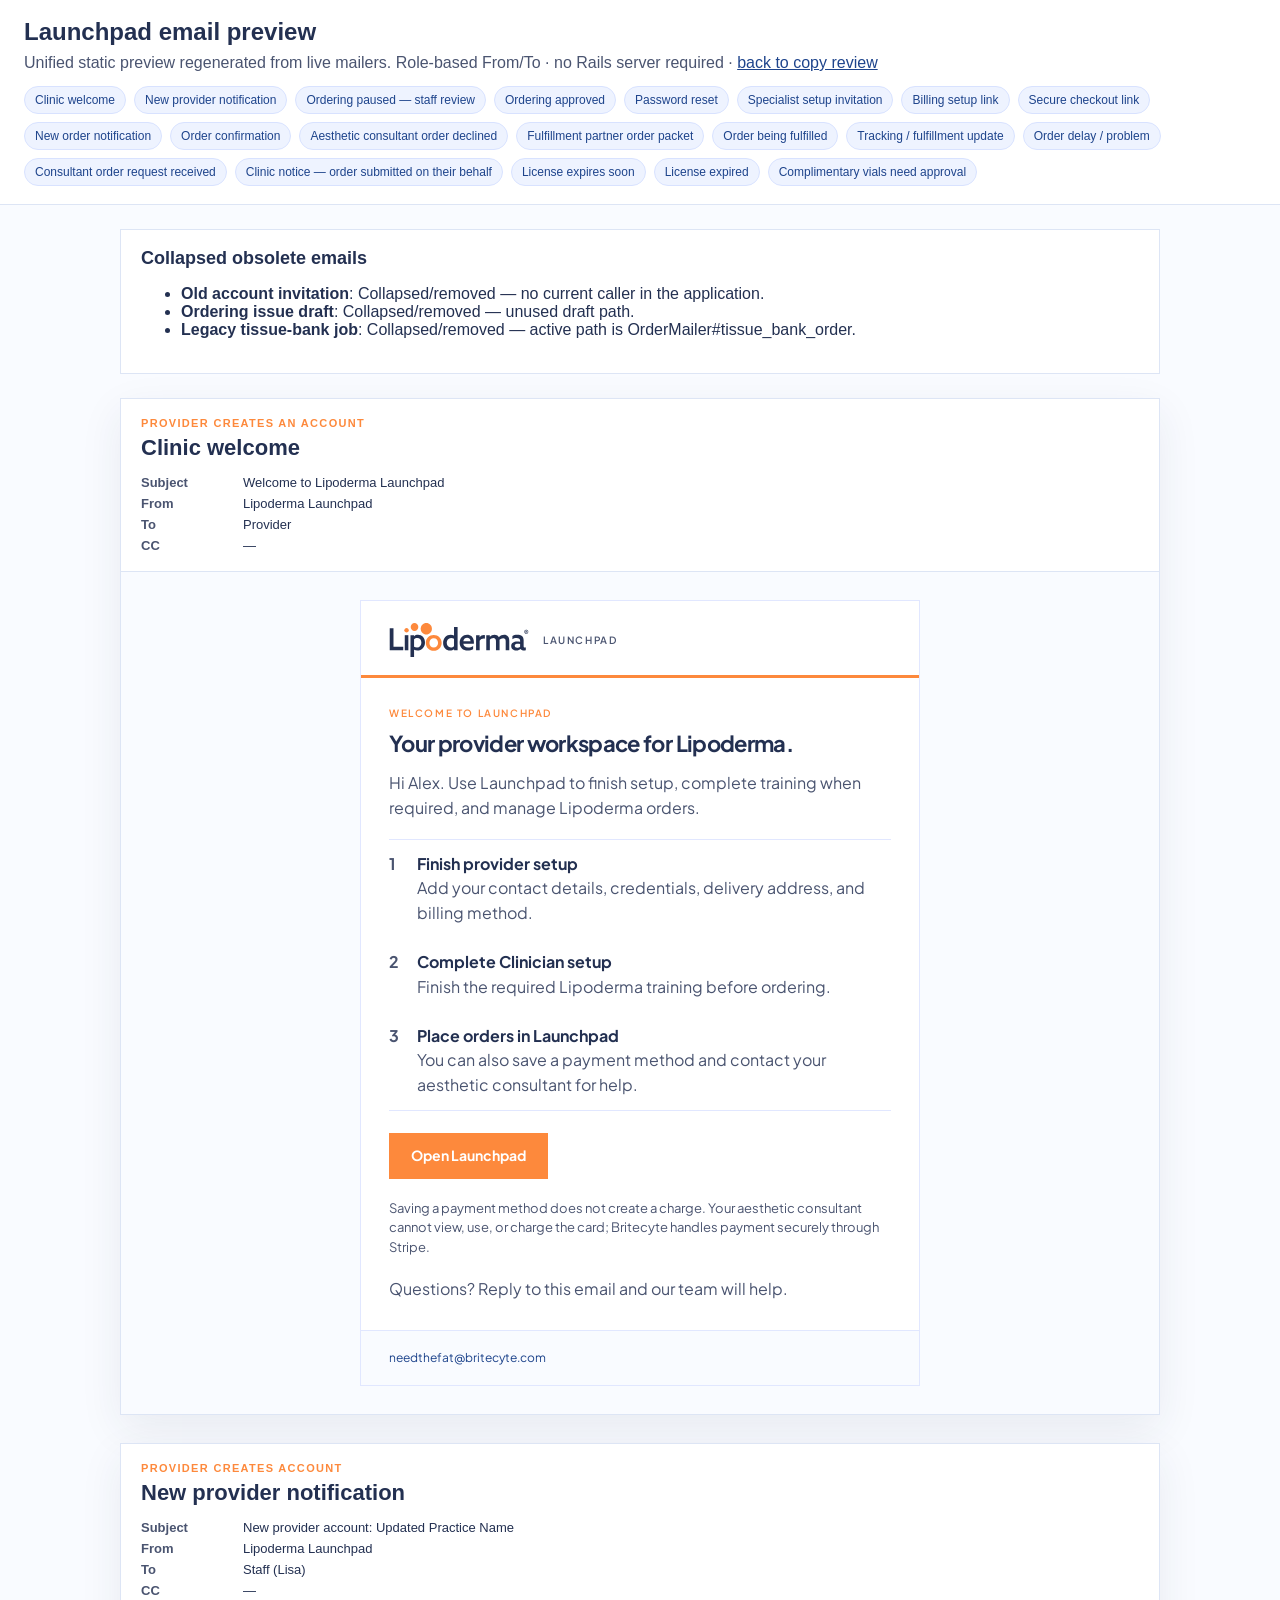
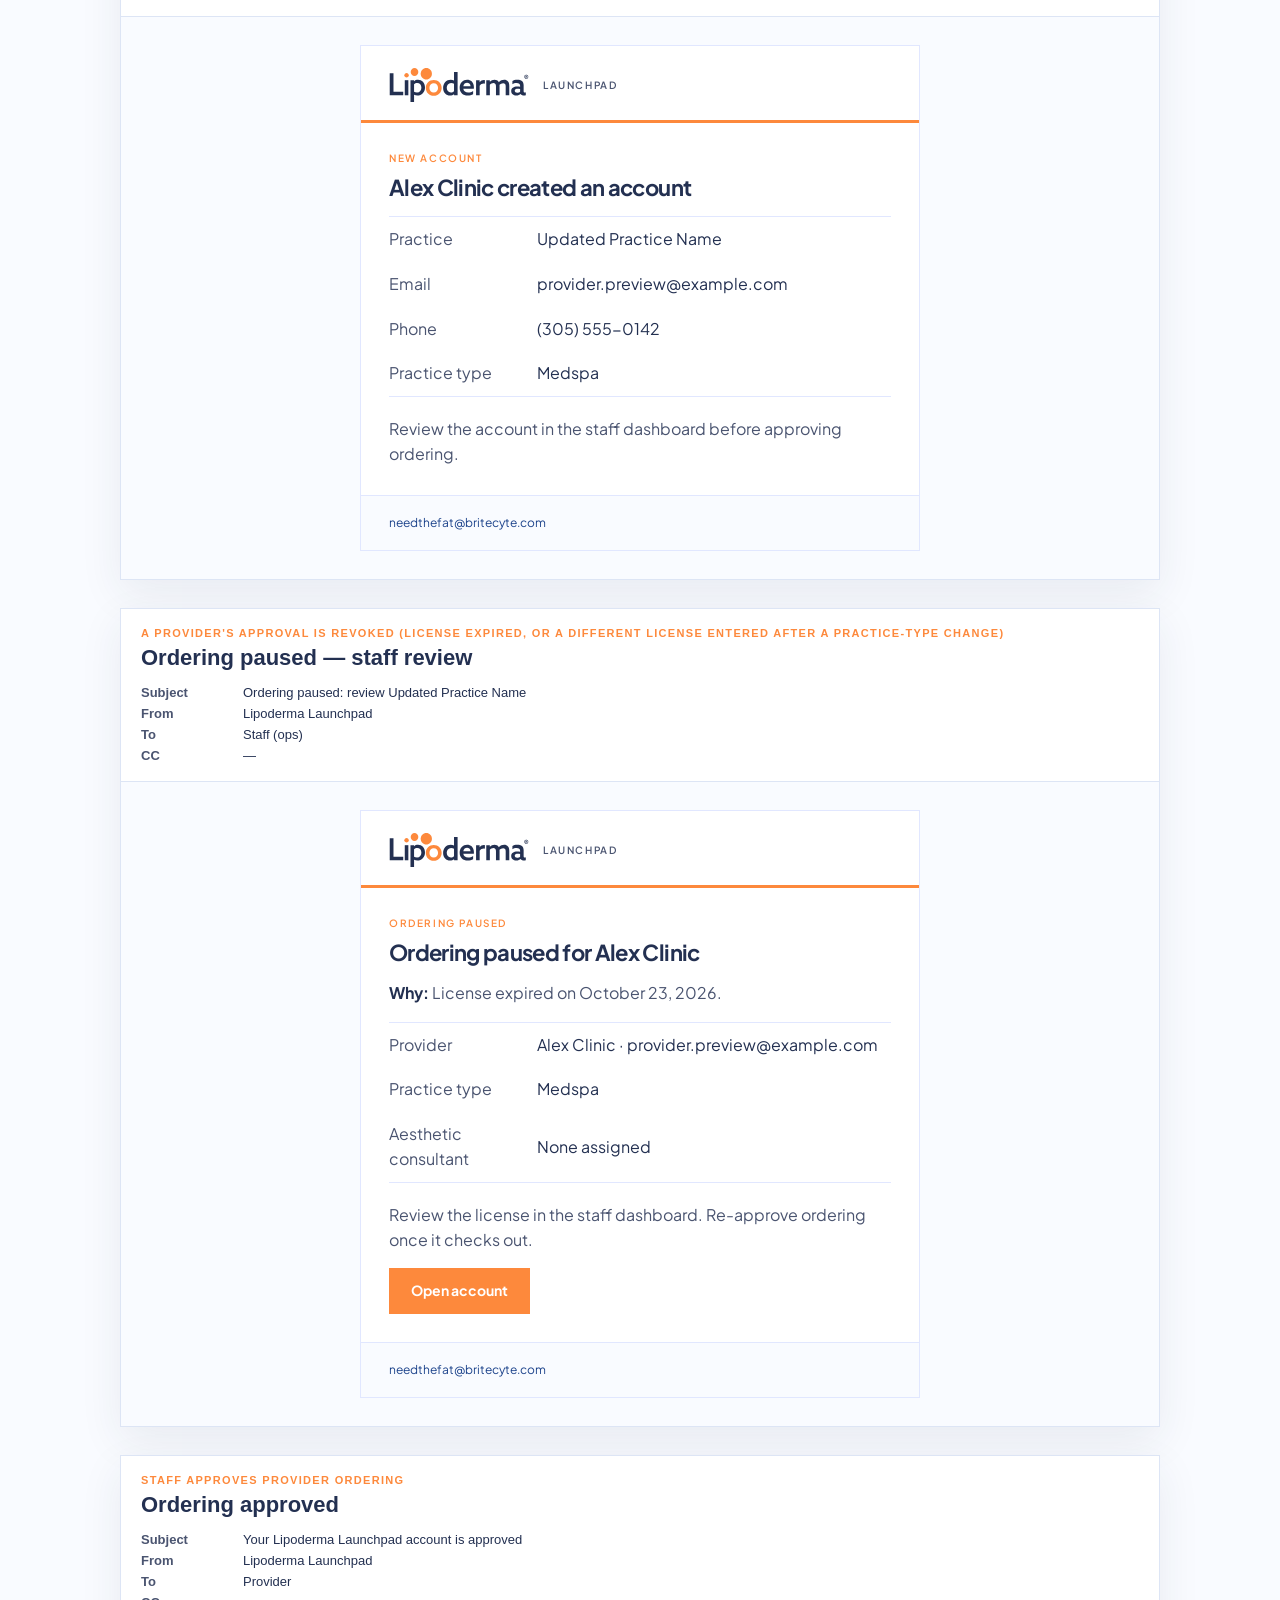
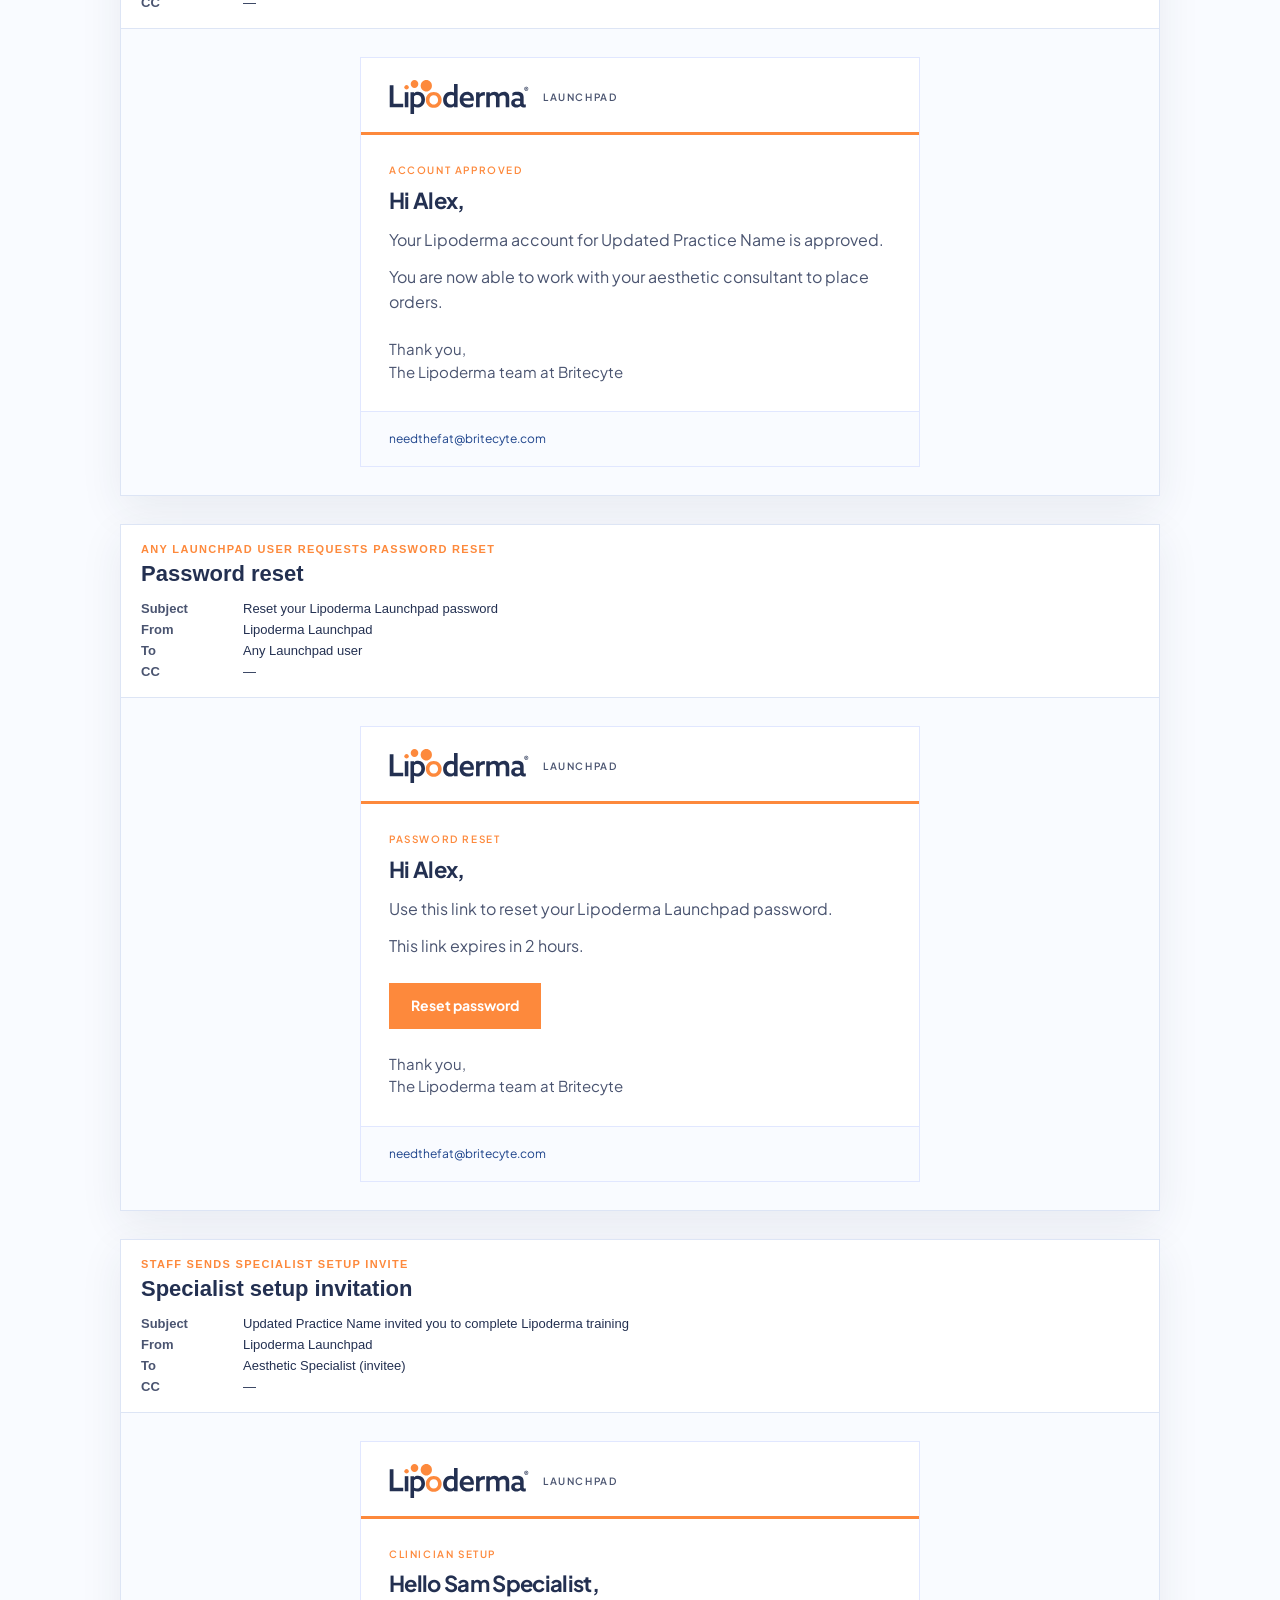
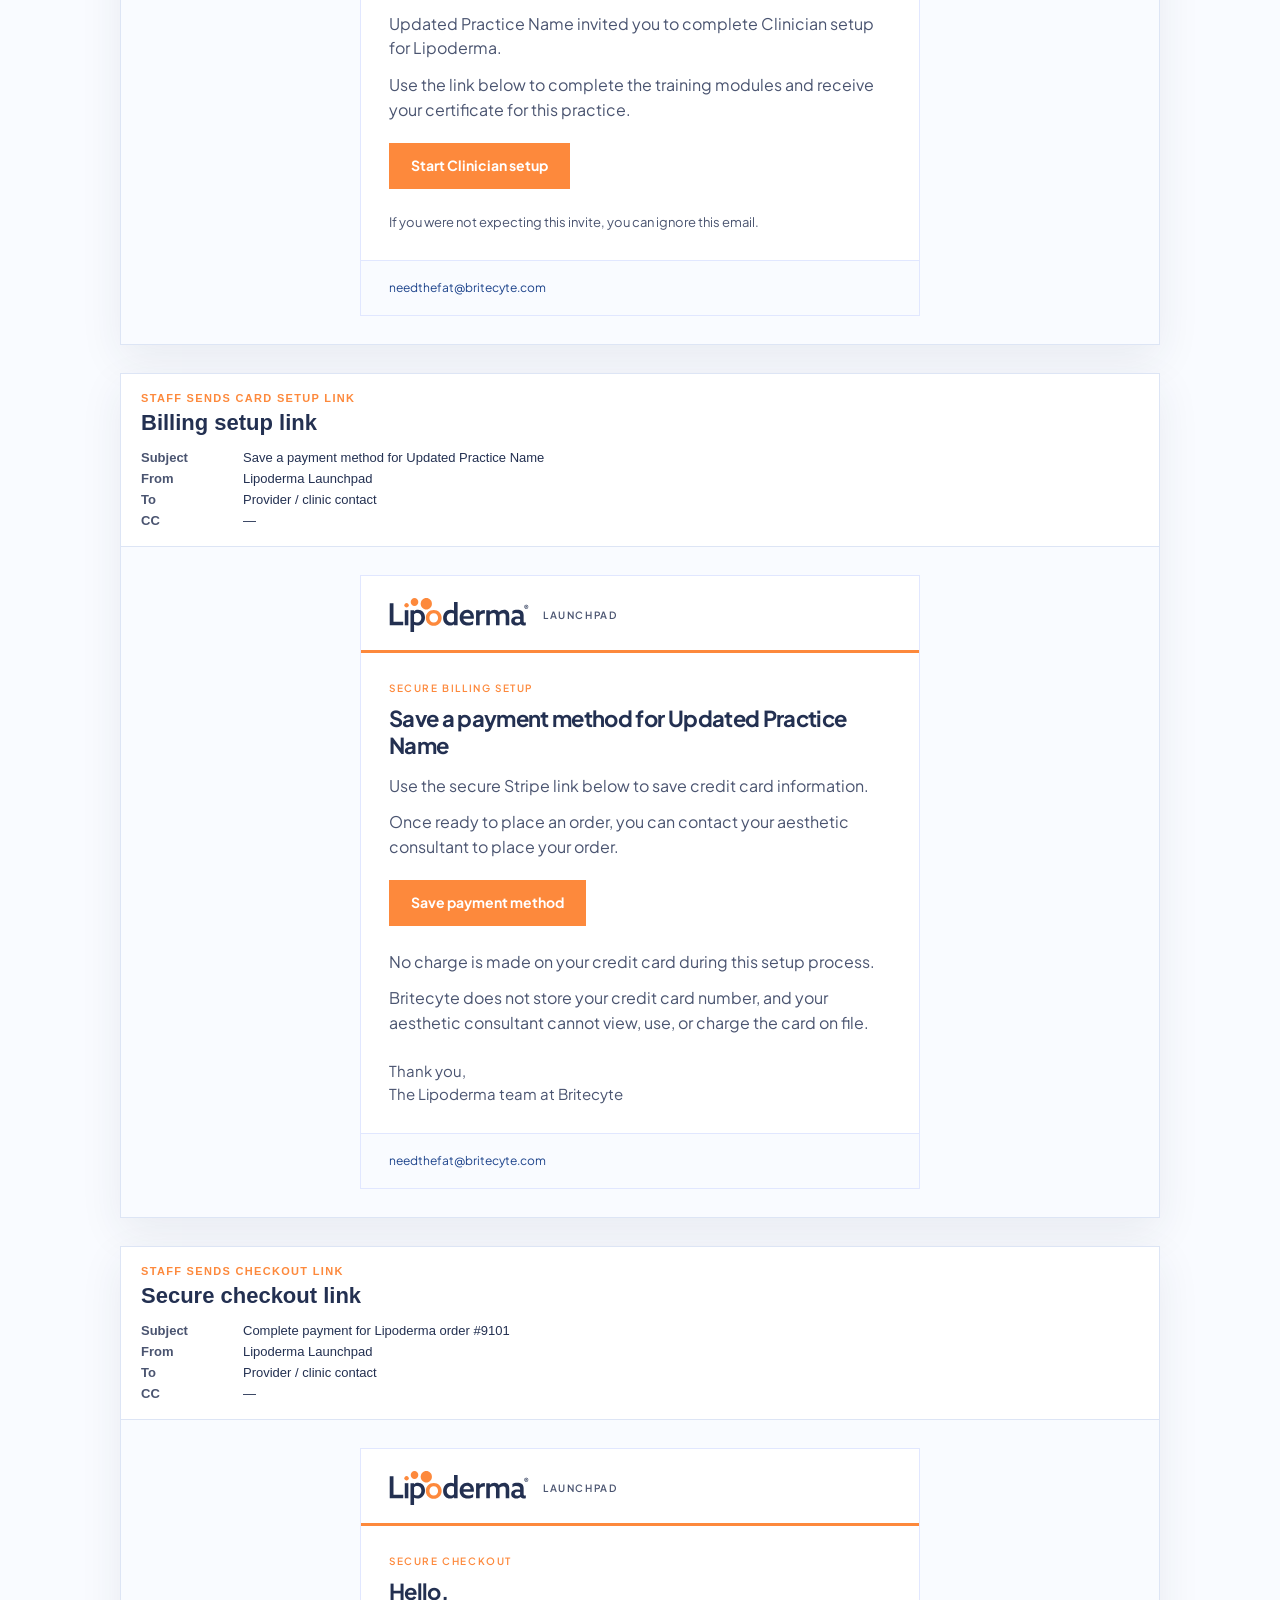
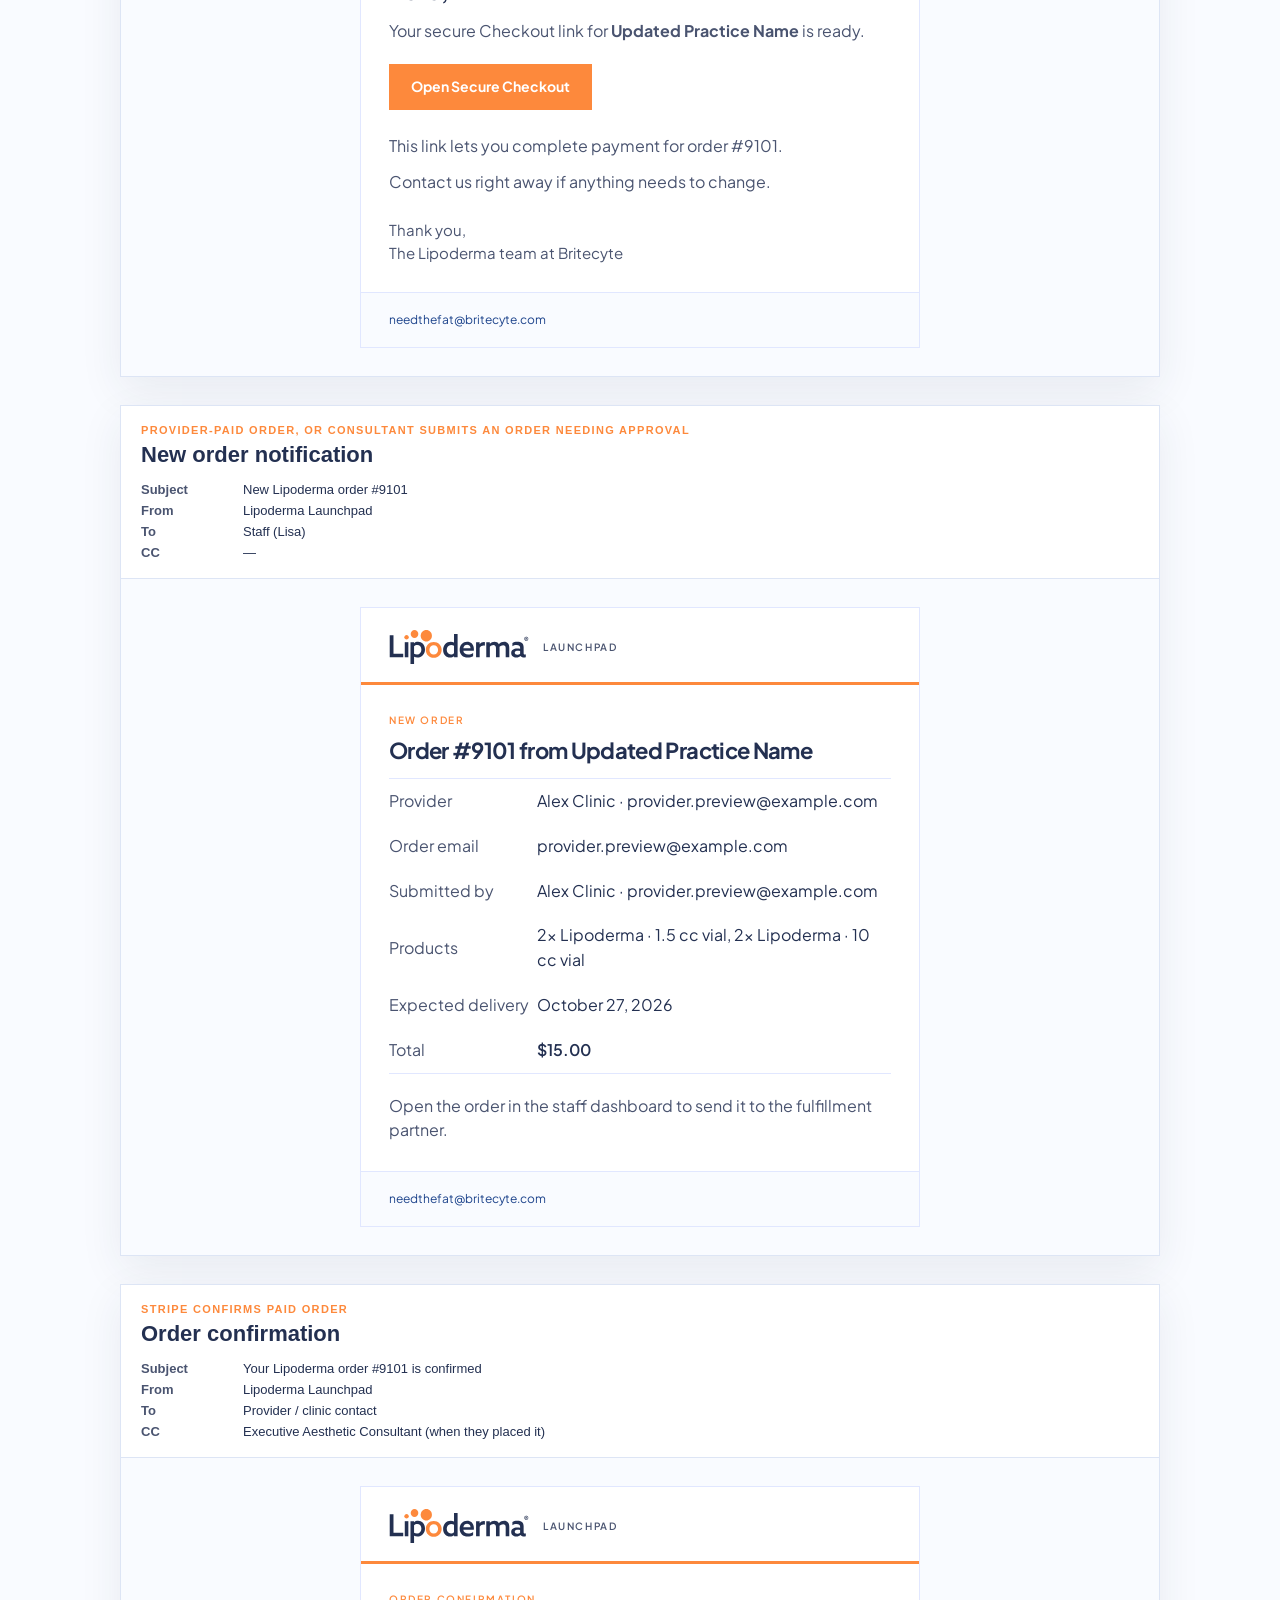
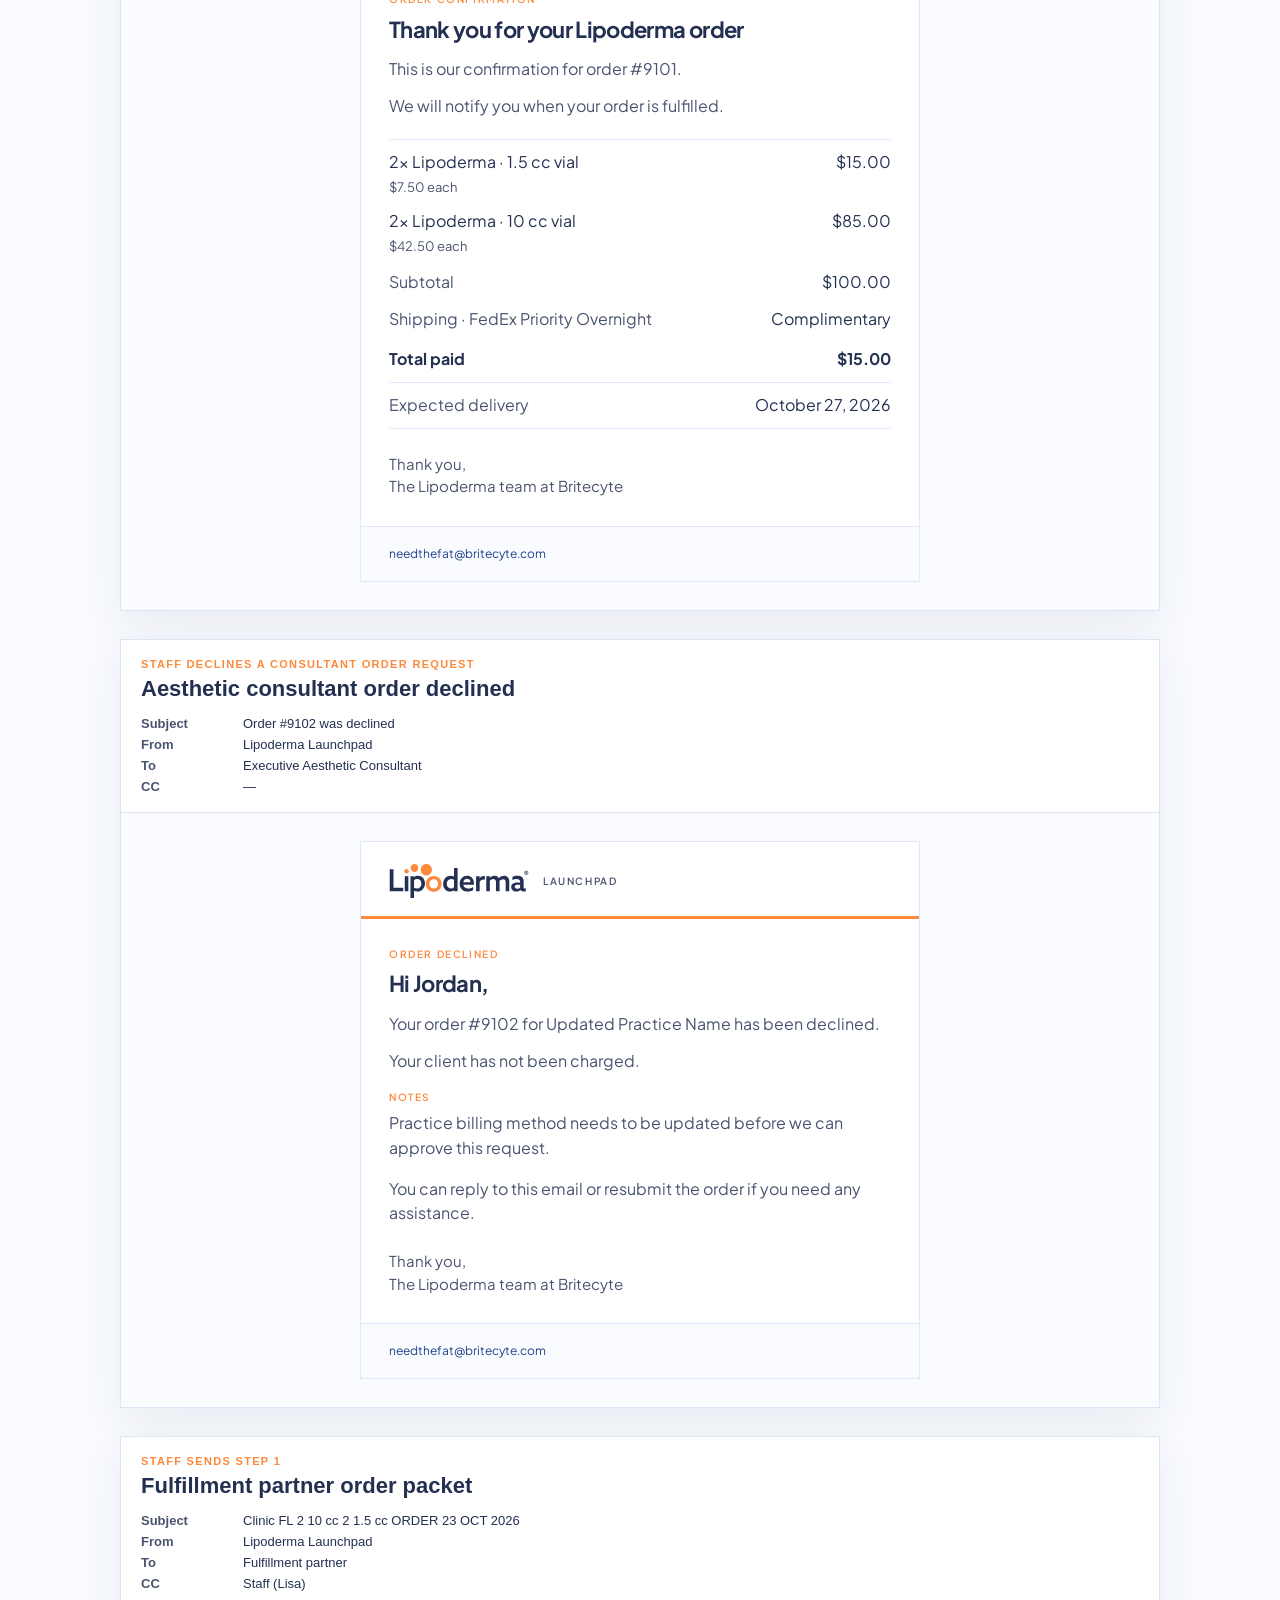
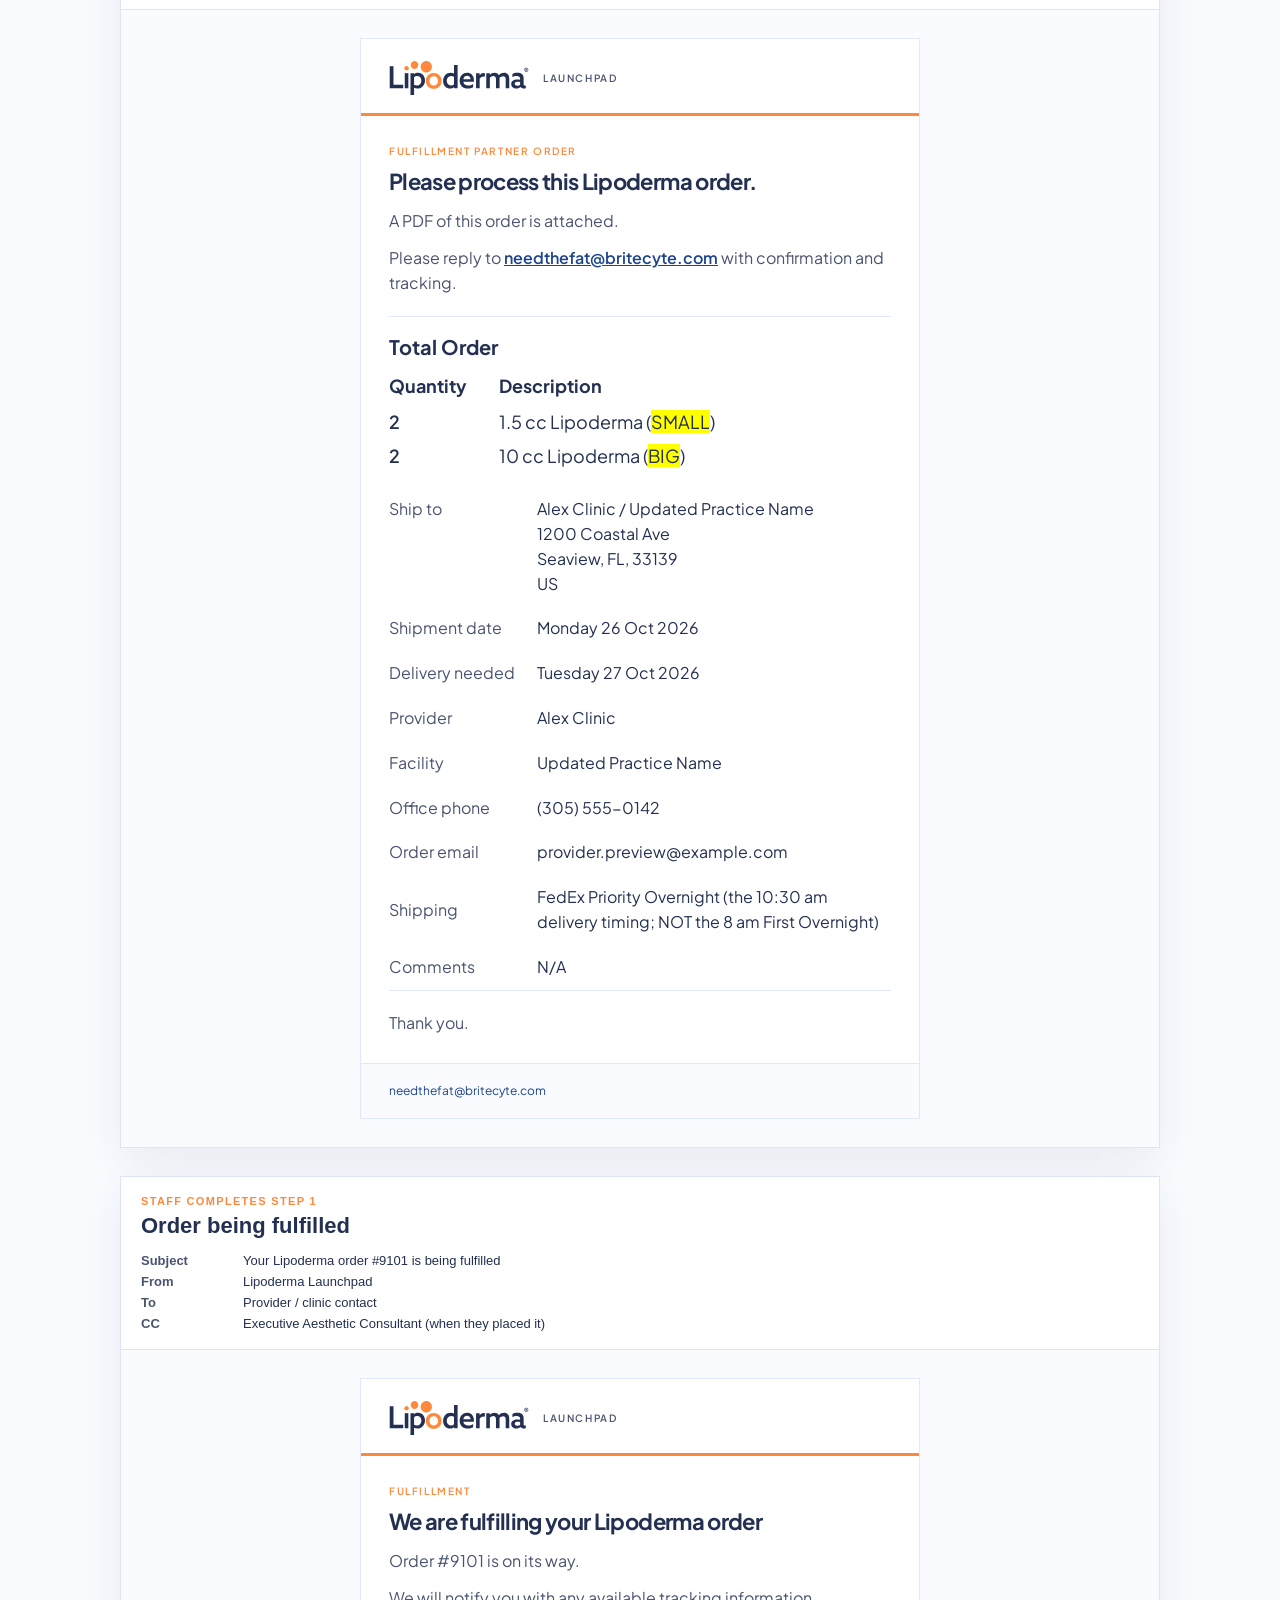
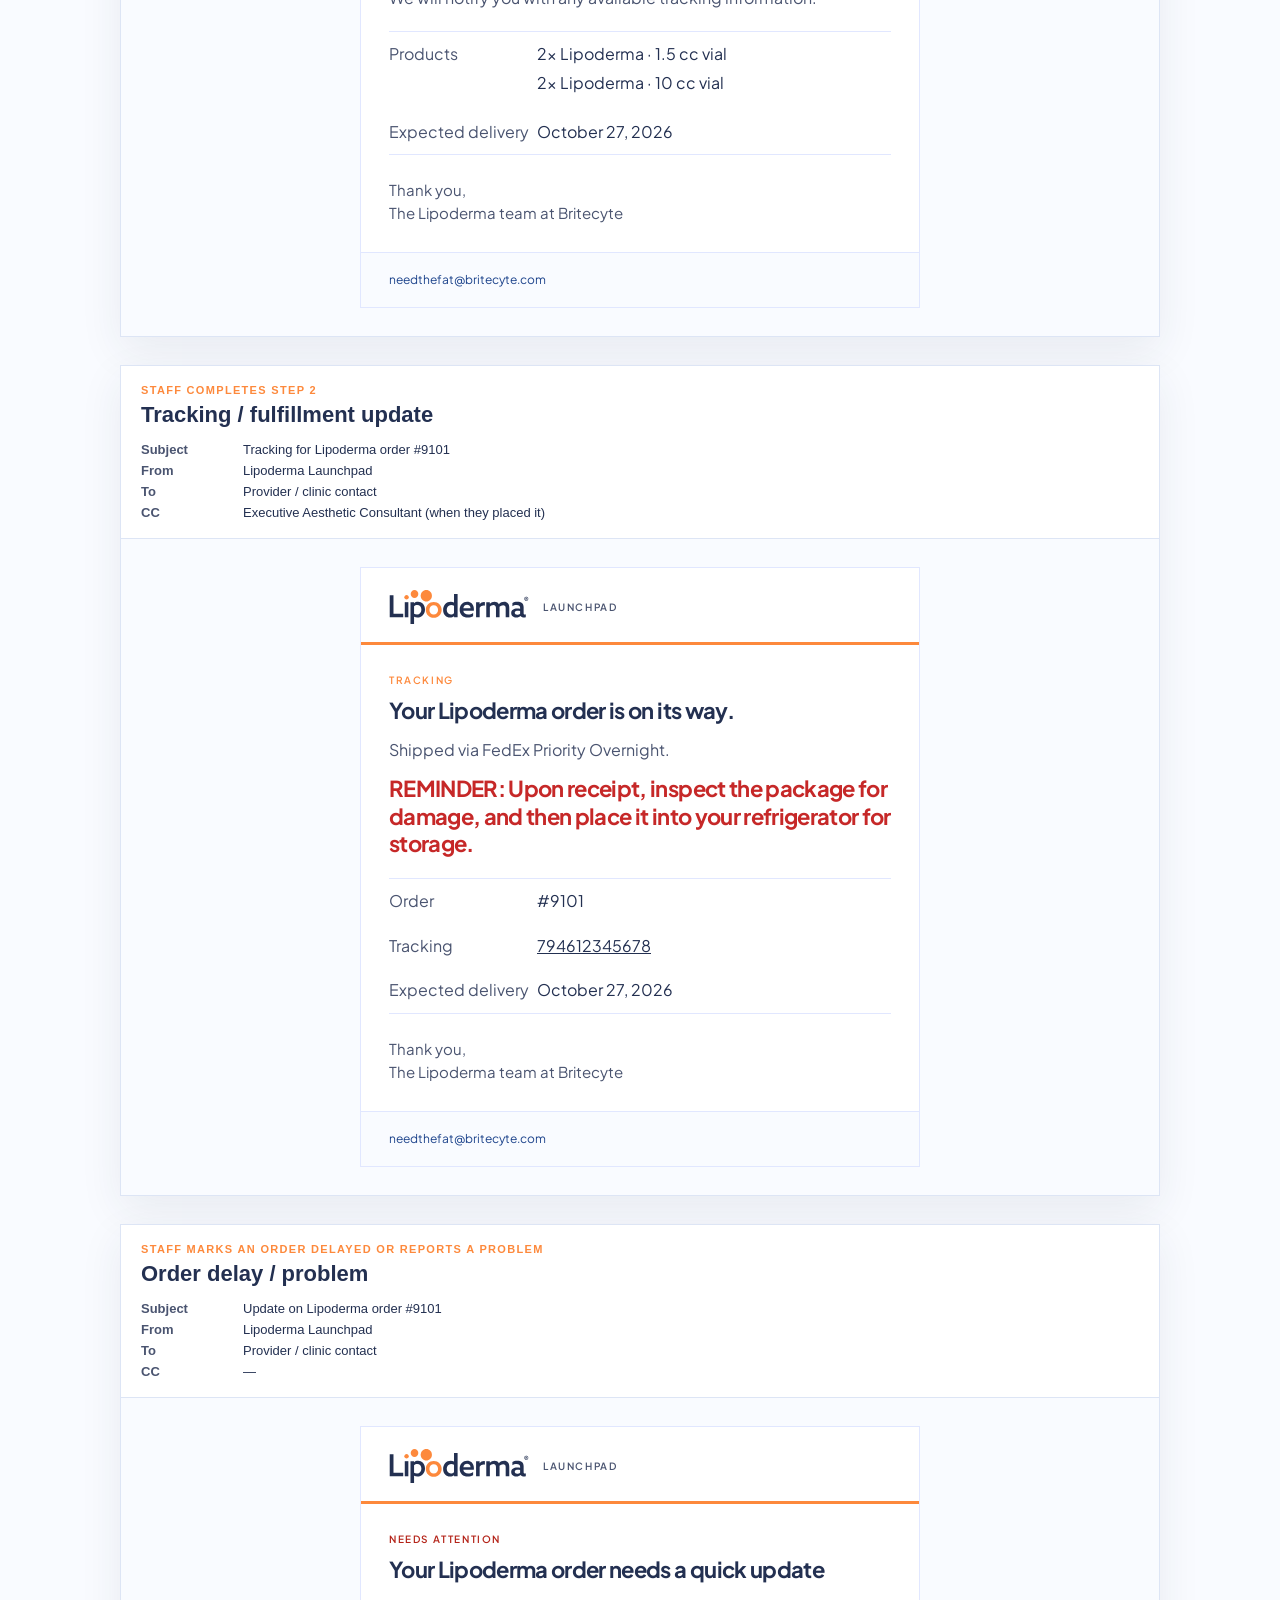
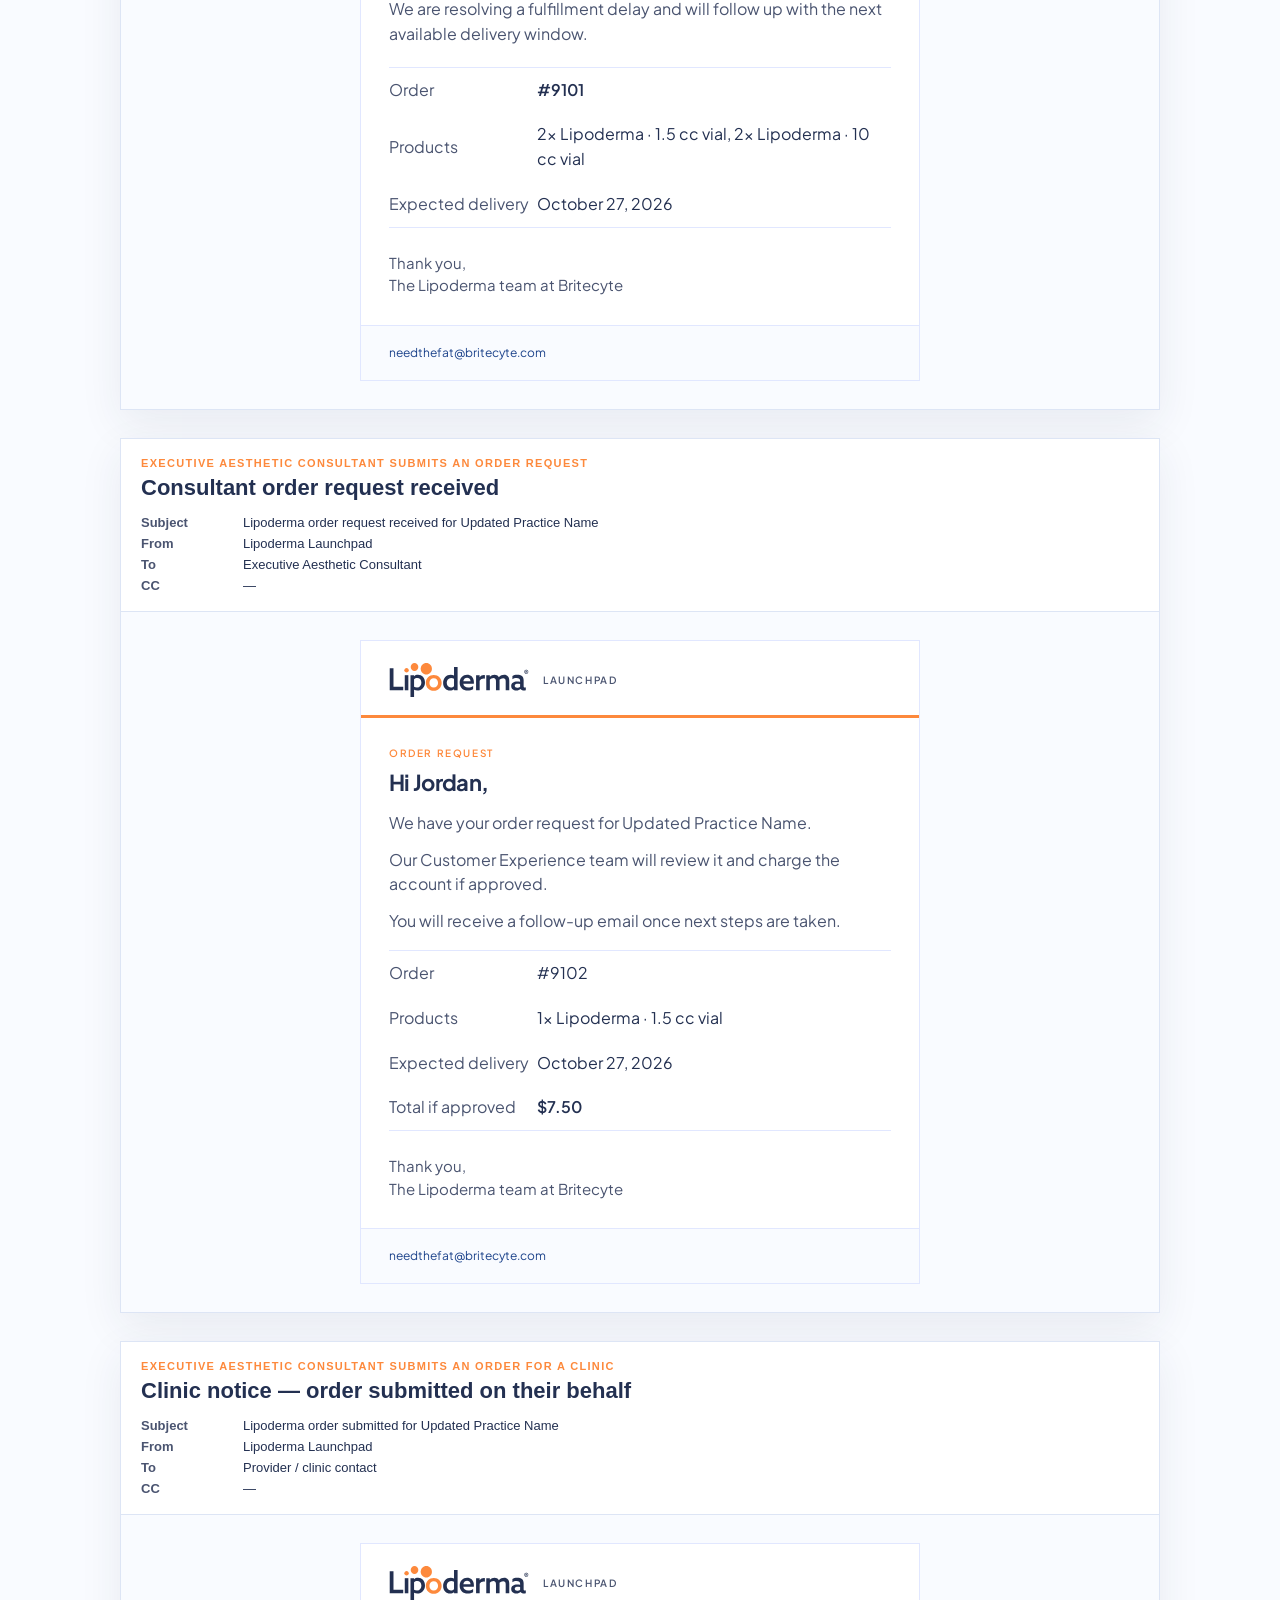
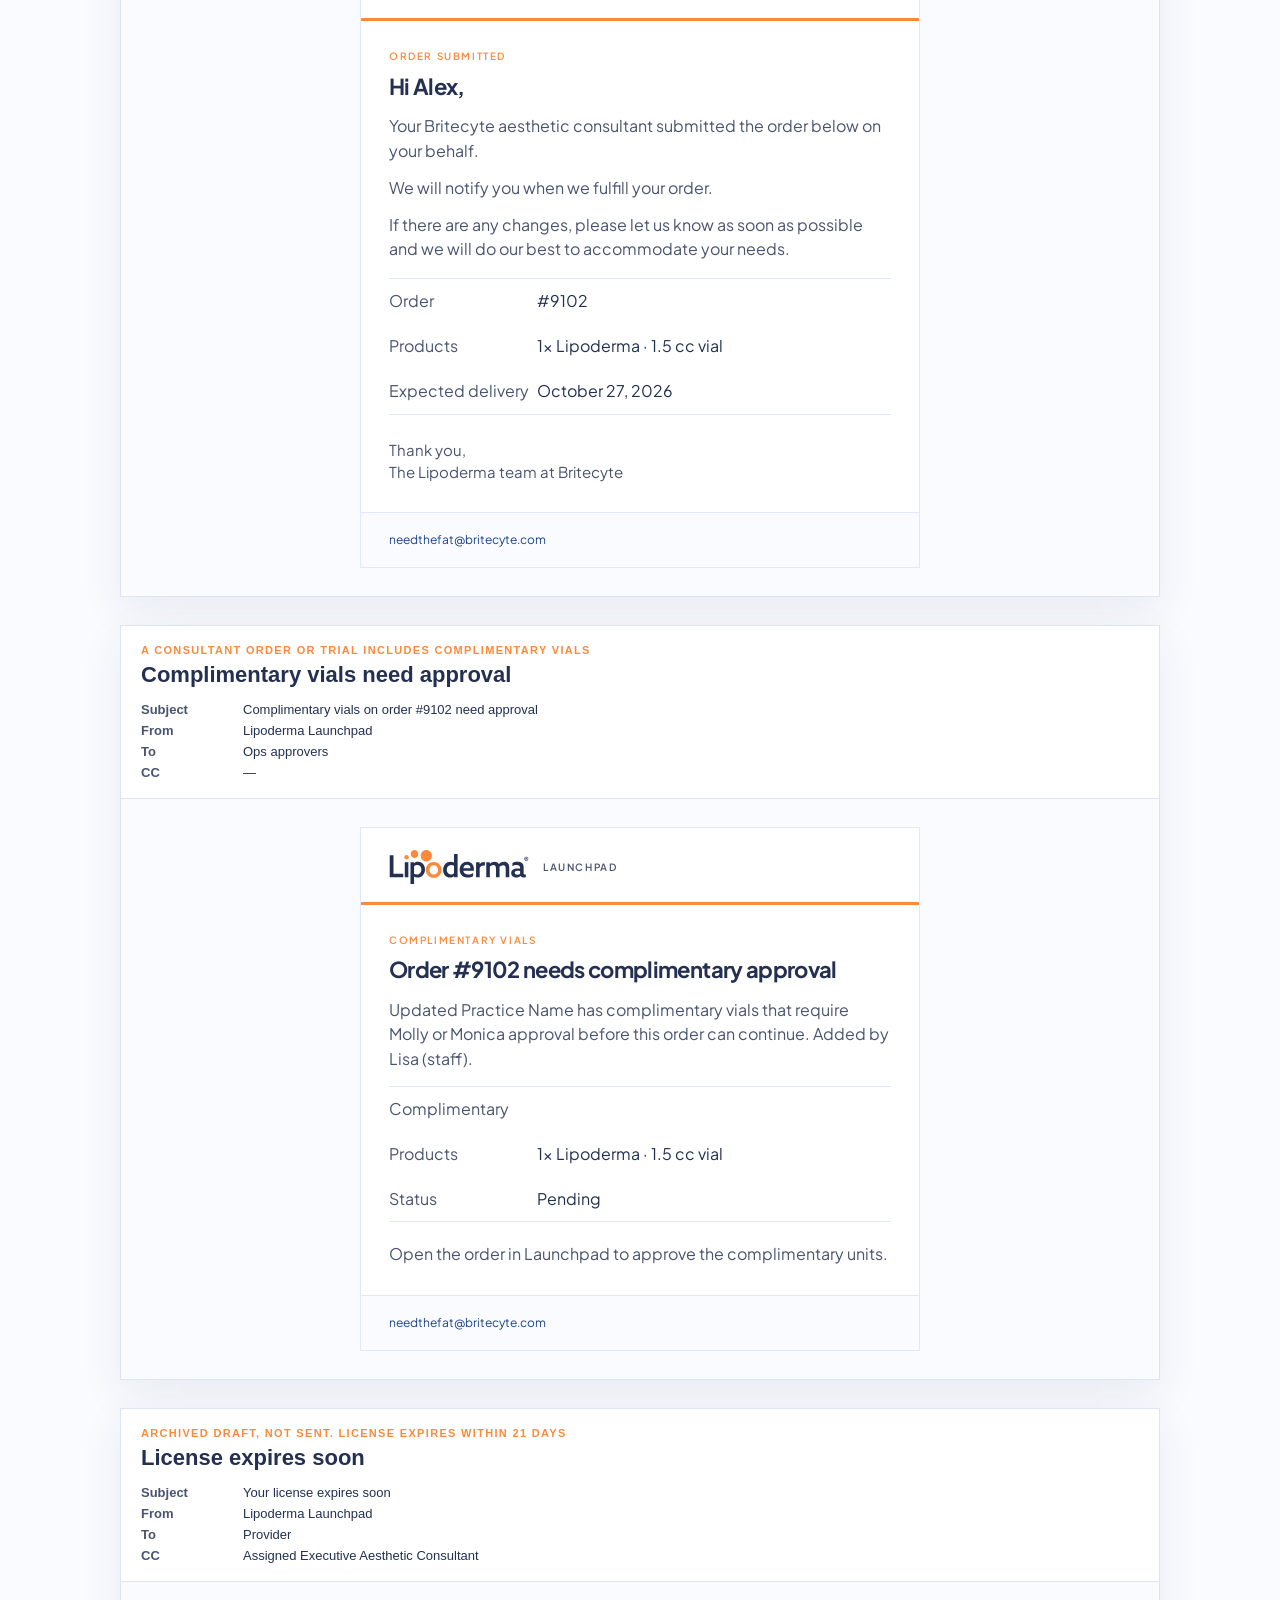
==== commit 7f369c1d: "Match the public email preview to the approved license copy and consultant title." ====
--- a/index.html
+++ b/index.html
@@ -766,7 +766,7 @@
       <dt>Subject</dt><dd>Your Lipoderma order #9101 is confirmed</dd>
       <dt>From</dt><dd>Lipoderma Launchpad</dd>
       <dt>To</dt><dd>Provider / clinic contact</dd>
-      <dt>CC</dt><dd>Executive Aesthetics Consultant (when they placed it)</dd>
+      <dt>CC</dt><dd>Executive Aesthetic Consultant (when they placed it)</dd>
     </dl>
   </div>
   <div class="email-frame"><!DOCTYPE html>
@@ -868,7 +868,7 @@
     <dl>
       <dt>Subject</dt><dd>Order #9102 was declined</dd>
       <dt>From</dt><dd>Lipoderma Launchpad</dd>
-      <dt>To</dt><dd>Executive Aesthetics Consultant</dd>
+      <dt>To</dt><dd>Executive Aesthetic Consultant</dd>
       <dt>CC</dt><dd>—</dd>
     </dl>
   </div>
@@ -1052,7 +1052,7 @@
       <dt>Subject</dt><dd>Your Lipoderma order #9101 is being fulfilled</dd>
       <dt>From</dt><dd>Lipoderma Launchpad</dd>
       <dt>To</dt><dd>Provider / clinic contact</dd>
-      <dt>CC</dt><dd>Executive Aesthetics Consultant (when they placed it)</dd>
+      <dt>CC</dt><dd>Executive Aesthetic Consultant (when they placed it)</dd>
     </dl>
   </div>
   <div class="email-frame"><!DOCTYPE html>
@@ -1135,7 +1135,7 @@
       <dt>Subject</dt><dd>Tracking for Lipoderma order #9101</dd>
       <dt>From</dt><dd>Lipoderma Launchpad</dd>
       <dt>To</dt><dd>Provider / clinic contact</dd>
-      <dt>CC</dt><dd>Executive Aesthetics Consultant (when they placed it)</dd>
+      <dt>CC</dt><dd>Executive Aesthetic Consultant (when they placed it)</dd>
     </dl>
   </div>
   <div class="email-frame"><!DOCTYPE html>
@@ -1291,12 +1291,12 @@
 
 <section class="email-card" id="email-14">
   <div class="meta">
-    <p class="eyebrow">Executive Aesthetics Consultant submits an order request</p>
+    <p class="eyebrow">Executive Aesthetic Consultant submits an order request</p>
     <h2>Consultant order request received</h2>
     <dl>
       <dt>Subject</dt><dd>Lipoderma order request received for Updated Practice Name</dd>
       <dt>From</dt><dd>Lipoderma Launchpad</dd>
-      <dt>To</dt><dd>Executive Aesthetics Consultant</dd>
+      <dt>To</dt><dd>Executive Aesthetic Consultant</dd>
       <dt>CC</dt><dd>—</dd>
     </dl>
   </div>
@@ -1382,7 +1382,7 @@
 
 <section class="email-card" id="email-15">
   <div class="meta">
-    <p class="eyebrow">Executive Aesthetics Consultant submits an order for a clinic</p>
+    <p class="eyebrow">Executive Aesthetic Consultant submits an order for a clinic</p>
     <h2>Clinic notice — order submitted on their behalf</h2>
     <dl>
       <dt>Subject</dt><dd>Lipoderma order submitted for Updated Practice Name</dd>
@@ -1556,37 +1556,45 @@
       <dt>Subject</dt><dd>Your license expires soon</dd>
       <dt>From</dt><dd>Lipoderma Launchpad</dd>
       <dt>To</dt><dd>Provider</dd>
-      <dt>CC</dt><dd>Aesthetic consultant</dd>
-    </dl>
-  </div>
-  <div class="email-frame"><!DOCTYPE html>
-<html lang="en">
-  <head>
-    <meta http-equiv="Content-Type" content="text/html; charset=utf-8">
-    <meta name="viewport" content="width=device-width, initial-scale=1">
-    <meta http-equiv="x-ua-compatible" content="ie=edge">
-    <title>Lipoderma Launchpad</title>
-    <!--[if !mso]><!-->
-    <link href="https://fonts.googleapis.com/css2?family=Plus+Jakarta+Sans:wght@400;600;700&display=swap" rel="stylesheet">
-    <!--<![endif]-->
-  </head>
-  <body style="margin:0;padding:0;background-color:#f9fbff;">
-    <table role="presentation" width="100%" cellspacing="0" cellpadding="0" border="0" style="background-color:#f9fbff;">
-      <tr>
-        <td align="center" style="padding:28px 12px;">
-          <table role="presentation" width="560" cellspacing="0" cellpadding="0" border="0" style="width:100%;max-width:560px;border:1px solid #e1e7ff;border-radius:0;overflow:hidden;background-color:#ffffff;">
-            <tr>
-              <td style="background-color:#ffffff;padding:22px 28px 18px;border-bottom:3px solid #fd893c;">
-                <img src="assets/logos/lipoderma-logo.svg" alt="Lipoderma" width="140" height="34" style="display:block;border:0;height:34px;width:140px;">
-                <p style="margin:10px 0 0;font-family:'Plus Jakarta Sans',Arial,Helvetica,sans-serif;font-size:10px;font-weight:600;letter-spacing:0.16em;text-transform:uppercase;color:#4a5470;">Launchpad</p>
+      <dt>CC</dt><dd>Assigned Executive Aesthetic Consultant</dd>
+    </dl>
+  </div>
+  <div class="email-frame"><!DOCTYPE html>
+<html lang="en">
+  <head>
+    <meta http-equiv="Content-Type" content="text/html; charset=utf-8">
+    <meta name="viewport" content="width=device-width, initial-scale=1">
+    <meta http-equiv="x-ua-compatible" content="ie=edge">
+    <title>Lipoderma Launchpad</title>
+    <!--[if !mso]><!-->
+    <link href="https://fonts.googleapis.com/css2?family=Plus+Jakarta+Sans:wght@400;600;700&display=swap" rel="stylesheet">
+    <!--<![endif]-->
+  </head>
+  <body style="margin:0;padding:0;background-color:#f9fbff;">
+    <table role="presentation" width="100%" cellspacing="0" cellpadding="0" border="0" style="background-color:#f9fbff;">
+      <tr>
+        <td align="center" style="padding:28px 12px;">
+          <table role="presentation" width="560" cellspacing="0" cellpadding="0" border="0" style="width:100%;max-width:560px;border:1px solid #e1e7ff;border-radius:0;overflow:hidden;background-color:#ffffff;">
+            <tr>
+              <td style="background-color:#ffffff;padding:22px 28px 18px;border-bottom:3px solid #fd893c;">
+                <table role="presentation" cellspacing="0" cellpadding="0" border="0">
+                  <tr>
+                    <td style="vertical-align:middle;">
+                      <img src="assets/logos/lipoderma-logo.svg" alt="Lipoderma" width="140" height="34" style="display:block;border:0;height:34px;width:140px;">
+                    </td>
+                    <td style="vertical-align:middle;padding-left:14px;">
+                      <p style="margin:0;font-family:'Plus Jakarta Sans',Arial,Helvetica,sans-serif;font-size:10px;font-weight:600;letter-spacing:0.16em;text-transform:uppercase;color:#4a5470;">Launchpad</p>
+                    </td>
+                  </tr>
+                </table>
               </td>
             </tr>
             <tr>
               <td style="background-color:#ffffff;padding:28px;font-family:'Plus Jakarta Sans',Arial,Helvetica,sans-serif;color:#233051;font-size:16px;line-height:1.55;">
                 <p style="margin:0 0 8px;font-size:10px;font-weight:600;letter-spacing:0.16em;text-transform:uppercase;color:#fd893c;">License expires soon</p>
 <p style="margin:0 0 14px;font-size:22px;font-weight:700;letter-spacing:-0.03em;line-height:1.25;color:#233051;">Hi Jordan,</p>
-<p style="margin:0 0 12px;color:#4a5470;">The license on file for Northshore Aesthetics expires on November 13, 2026. To keep ordering uninterrupted, please send us the renewed license.</p>
-<p style="margin:0 0 16px;color:#4a5470;">Reply to this email, or send the renewed license to your Lipoderma consultant or <a href="mailto:needthefat@britecyte.com" style="color:#1e448c;font-weight:600;">needthefat@britecyte.com</a>.</p>
+<p style="margin:0 0 12px;color:#4a5470;">The license on file for Northshore Aesthetics expires on November 13, 2026. Please provide your renewed license to avoid experiencing any order interruptions.</p>
+<p style="margin:0 0 16px;color:#4a5470;">You can upload the license to your profile or send it to your Lipoderma Executive Aesthetic Consultant.</p>
 <p style="margin:24px 0 0;font-size:15px;line-height:1.5;color:#4a5470;">Thank you,<br>The Lipoderma team at Britecyte</p>
               </td>
             </tr>
@@ -1606,43 +1614,51 @@
 
 <section class="email-card" id="email-20">
   <div class="meta">
-    <p class="eyebrow">Archived draft, not sent. License date has passed</p>
+    <p class="eyebrow">Urgent. Archived draft, not sent. License date has passed</p>
     <h2>License expired</h2>
     <dl>
-      <dt>Subject</dt><dd>Your license has expired: ordering is paused</dd>
+      <dt>Subject</dt><dd>Your license has expired: ordering is paused!</dd>
       <dt>From</dt><dd>Lipoderma Launchpad</dd>
       <dt>To</dt><dd>Provider</dd>
-      <dt>CC</dt><dd>Aesthetic consultant</dd>
-    </dl>
-  </div>
-  <div class="email-frame"><!DOCTYPE html>
-<html lang="en">
-  <head>
-    <meta http-equiv="Content-Type" content="text/html; charset=utf-8">
-    <meta name="viewport" content="width=device-width, initial-scale=1">
-    <meta http-equiv="x-ua-compatible" content="ie=edge">
-    <title>Lipoderma Launchpad</title>
-    <!--[if !mso]><!-->
-    <link href="https://fonts.googleapis.com/css2?family=Plus+Jakarta+Sans:wght@400;600;700&display=swap" rel="stylesheet">
-    <!--<![endif]-->
-  </head>
-  <body style="margin:0;padding:0;background-color:#f9fbff;">
-    <table role="presentation" width="100%" cellspacing="0" cellpadding="0" border="0" style="background-color:#f9fbff;">
-      <tr>
-        <td align="center" style="padding:28px 12px;">
-          <table role="presentation" width="560" cellspacing="0" cellpadding="0" border="0" style="width:100%;max-width:560px;border:1px solid #e1e7ff;border-radius:0;overflow:hidden;background-color:#ffffff;">
-            <tr>
-              <td style="background-color:#ffffff;padding:22px 28px 18px;border-bottom:3px solid #fd893c;">
-                <img src="assets/logos/lipoderma-logo.svg" alt="Lipoderma" width="140" height="34" style="display:block;border:0;height:34px;width:140px;">
-                <p style="margin:10px 0 0;font-family:'Plus Jakarta Sans',Arial,Helvetica,sans-serif;font-size:10px;font-weight:600;letter-spacing:0.16em;text-transform:uppercase;color:#4a5470;">Launchpad</p>
-              </td>
-            </tr>
-            <tr>
-              <td style="background-color:#ffffff;padding:28px;font-family:'Plus Jakarta Sans',Arial,Helvetica,sans-serif;color:#233051;font-size:16px;line-height:1.55;">
-                <p style="margin:0 0 8px;font-size:10px;font-weight:600;letter-spacing:0.16em;text-transform:uppercase;color:#fd893c;">License expired</p>
+      <dt>CC</dt><dd>Assigned Executive Aesthetic Consultant</dd>
+    </dl>
+  </div>
+  <div class="email-frame"><!DOCTYPE html>
+<html lang="en">
+  <head>
+    <meta http-equiv="Content-Type" content="text/html; charset=utf-8">
+    <meta name="viewport" content="width=device-width, initial-scale=1">
+    <meta http-equiv="x-ua-compatible" content="ie=edge">
+    <title>Lipoderma Launchpad</title>
+    <!--[if !mso]><!-->
+    <link href="https://fonts.googleapis.com/css2?family=Plus+Jakarta+Sans:wght@400;600;700&display=swap" rel="stylesheet">
+    <!--<![endif]-->
+  </head>
+  <body style="margin:0;padding:0;background-color:#f9fbff;">
+    <table role="presentation" width="100%" cellspacing="0" cellpadding="0" border="0" style="background-color:#f9fbff;">
+      <tr>
+        <td align="center" style="padding:28px 12px;">
+          <table role="presentation" width="560" cellspacing="0" cellpadding="0" border="0" style="width:100%;max-width:560px;border:1px solid #e1e7ff;border-radius:0;overflow:hidden;background-color:#ffffff;">
+            <tr>
+              <td style="background-color:#ffffff;padding:22px 28px 18px;border-bottom:3px solid #fd893c;">
+                <table role="presentation" cellspacing="0" cellpadding="0" border="0">
+                  <tr>
+                    <td style="vertical-align:middle;">
+                      <img src="assets/logos/lipoderma-logo.svg" alt="Lipoderma" width="140" height="34" style="display:block;border:0;height:34px;width:140px;">
+                    </td>
+                    <td style="vertical-align:middle;padding-left:14px;">
+                      <p style="margin:0;font-family:'Plus Jakarta Sans',Arial,Helvetica,sans-serif;font-size:10px;font-weight:600;letter-spacing:0.16em;text-transform:uppercase;color:#4a5470;">Launchpad</p>
+                    </td>
+                  </tr>
+                </table>
+              </td>
+            </tr>
+            <tr>
+              <td style="background-color:#ffffff;padding:28px;font-family:'Plus Jakarta Sans',Arial,Helvetica,sans-serif;color:#233051;font-size:16px;line-height:1.55;">
+                <p style="margin:0 0 8px;font-size:10px;font-weight:600;letter-spacing:0.16em;text-transform:uppercase;color:#fd893c;">License expired!</p>
 <p style="margin:0 0 14px;font-size:22px;font-weight:700;letter-spacing:-0.03em;line-height:1.25;color:#233051;">Hi Jordan,</p>
-<p style="margin:0 0 12px;color:#4a5470;">The license on file for Northshore Aesthetics expired on October 08, 2026. Ordering is paused until we have your renewed license.</p>
-<p style="margin:0 0 16px;color:#4a5470;">Reply to this email, or send the renewed license to your Lipoderma consultant or <a href="mailto:needthefat@britecyte.com" style="color:#1e448c;font-weight:600;">needthefat@britecyte.com</a>.</p>
+<p style="margin:0 0 12px;color:#4a5470;">The license on file for Northshore Aesthetics expired on October 08, 2026. Ordering is paused until we receive your renewed license.</p>
+<p style="margin:0 0 16px;color:#4a5470;">Please upload a renewed license to your profile or send it to your Lipoderma Executive Aesthetic Consultant.</p>
 <p style="margin:24px 0 0;font-size:15px;line-height:1.5;color:#4a5470;">Thank you,<br>The Lipoderma team at Britecyte</p>
               </td>
             </tr>
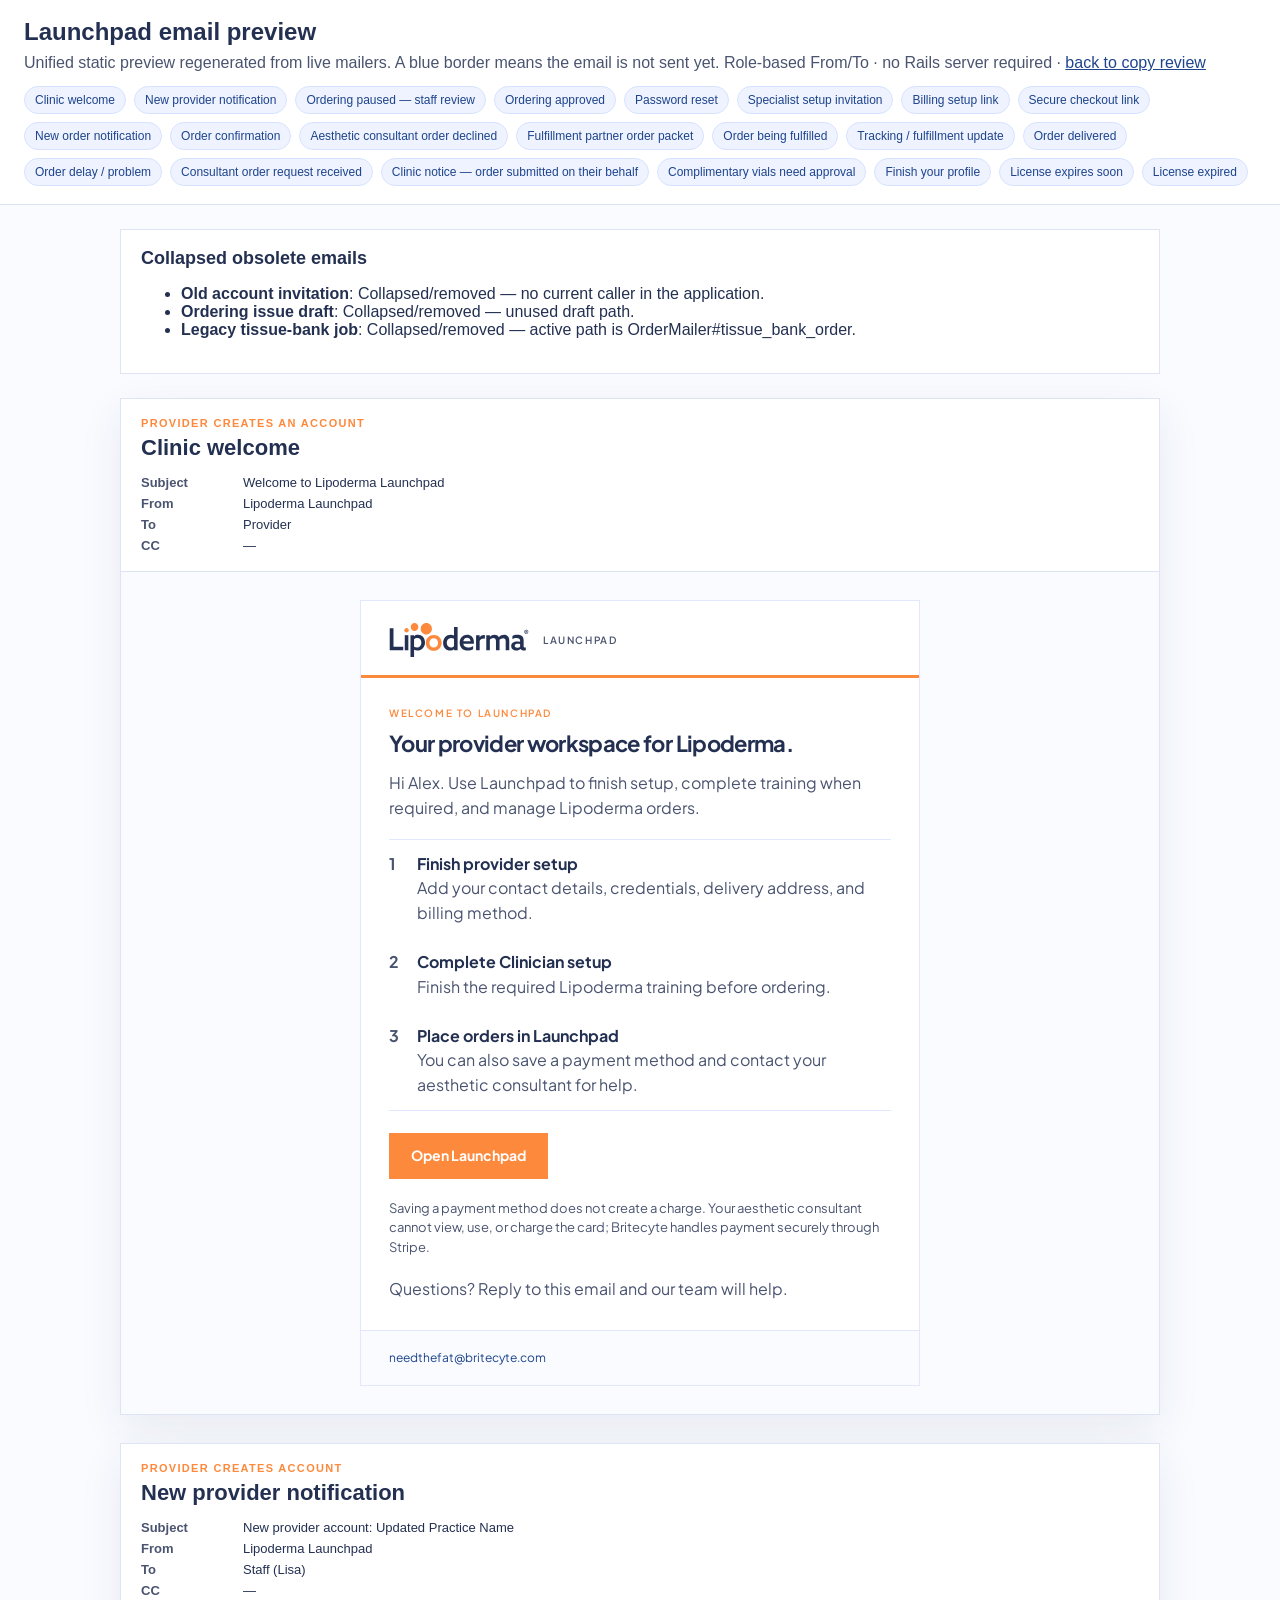
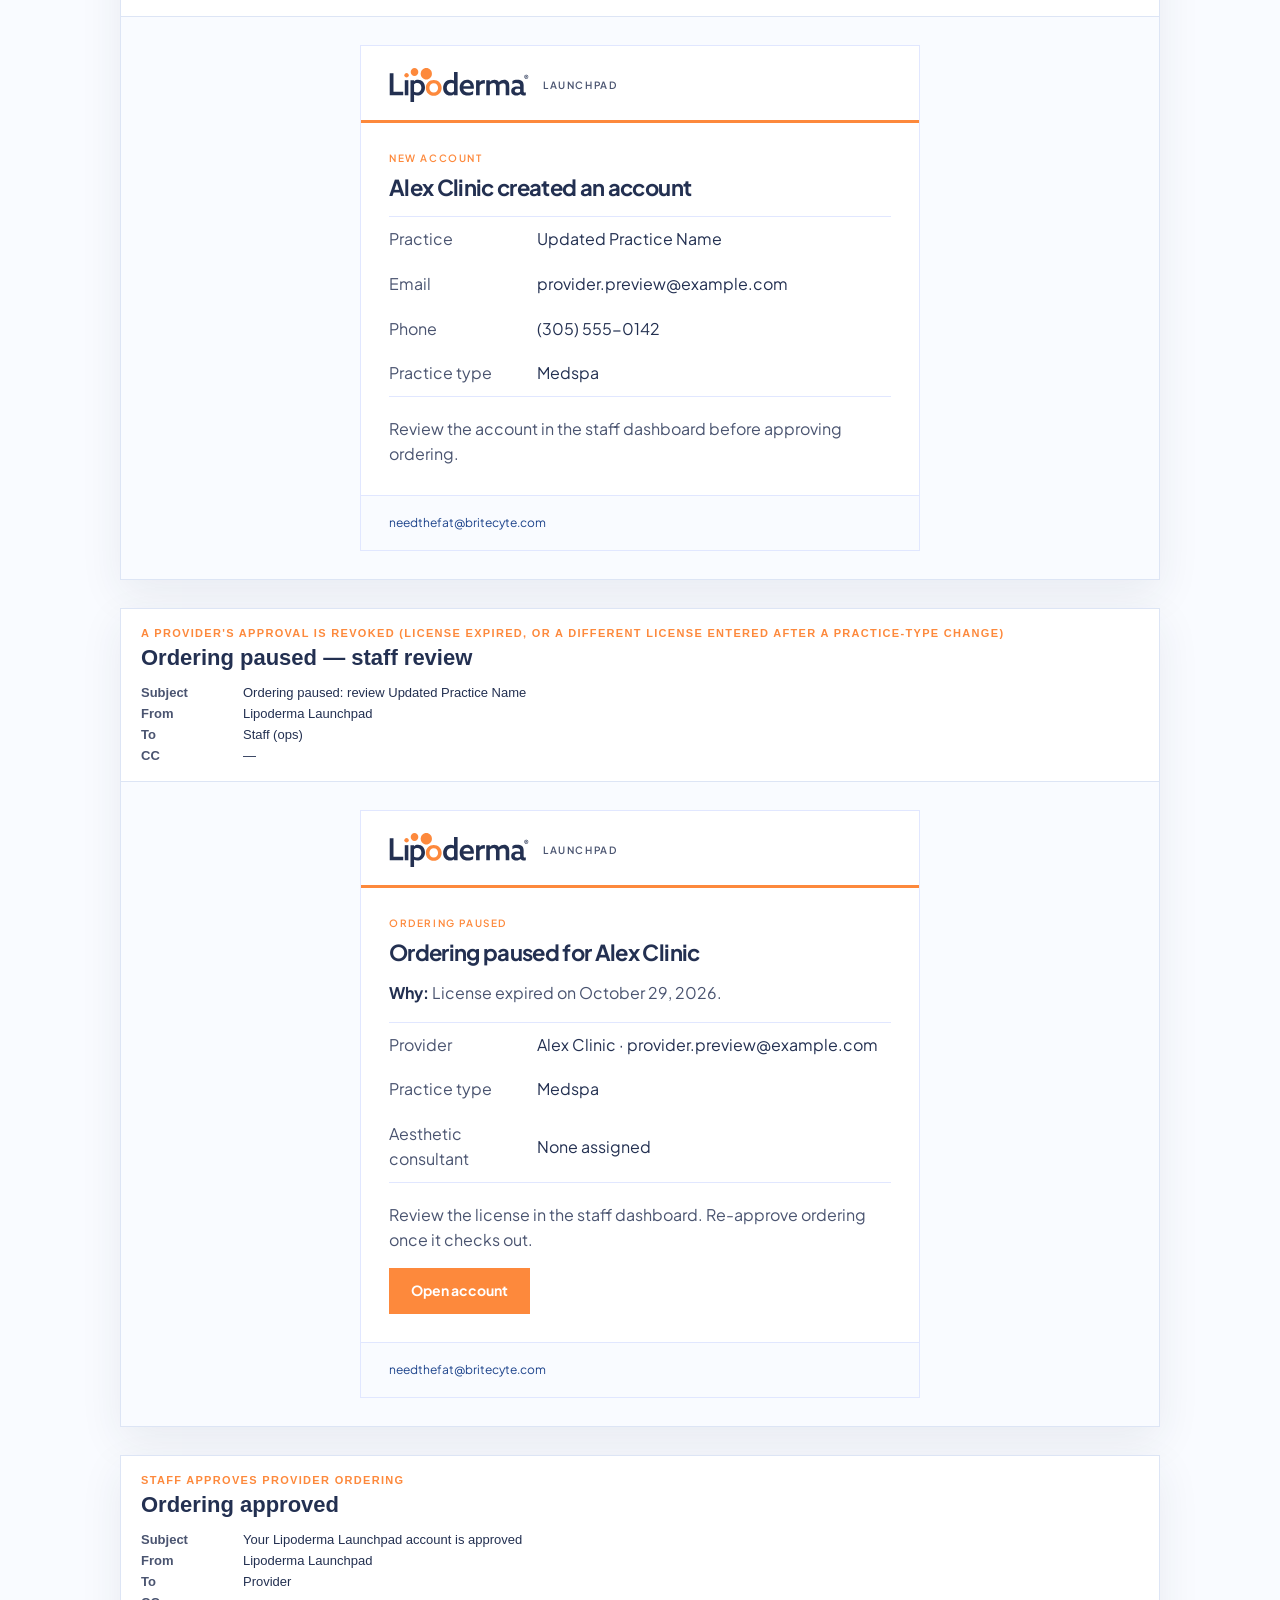
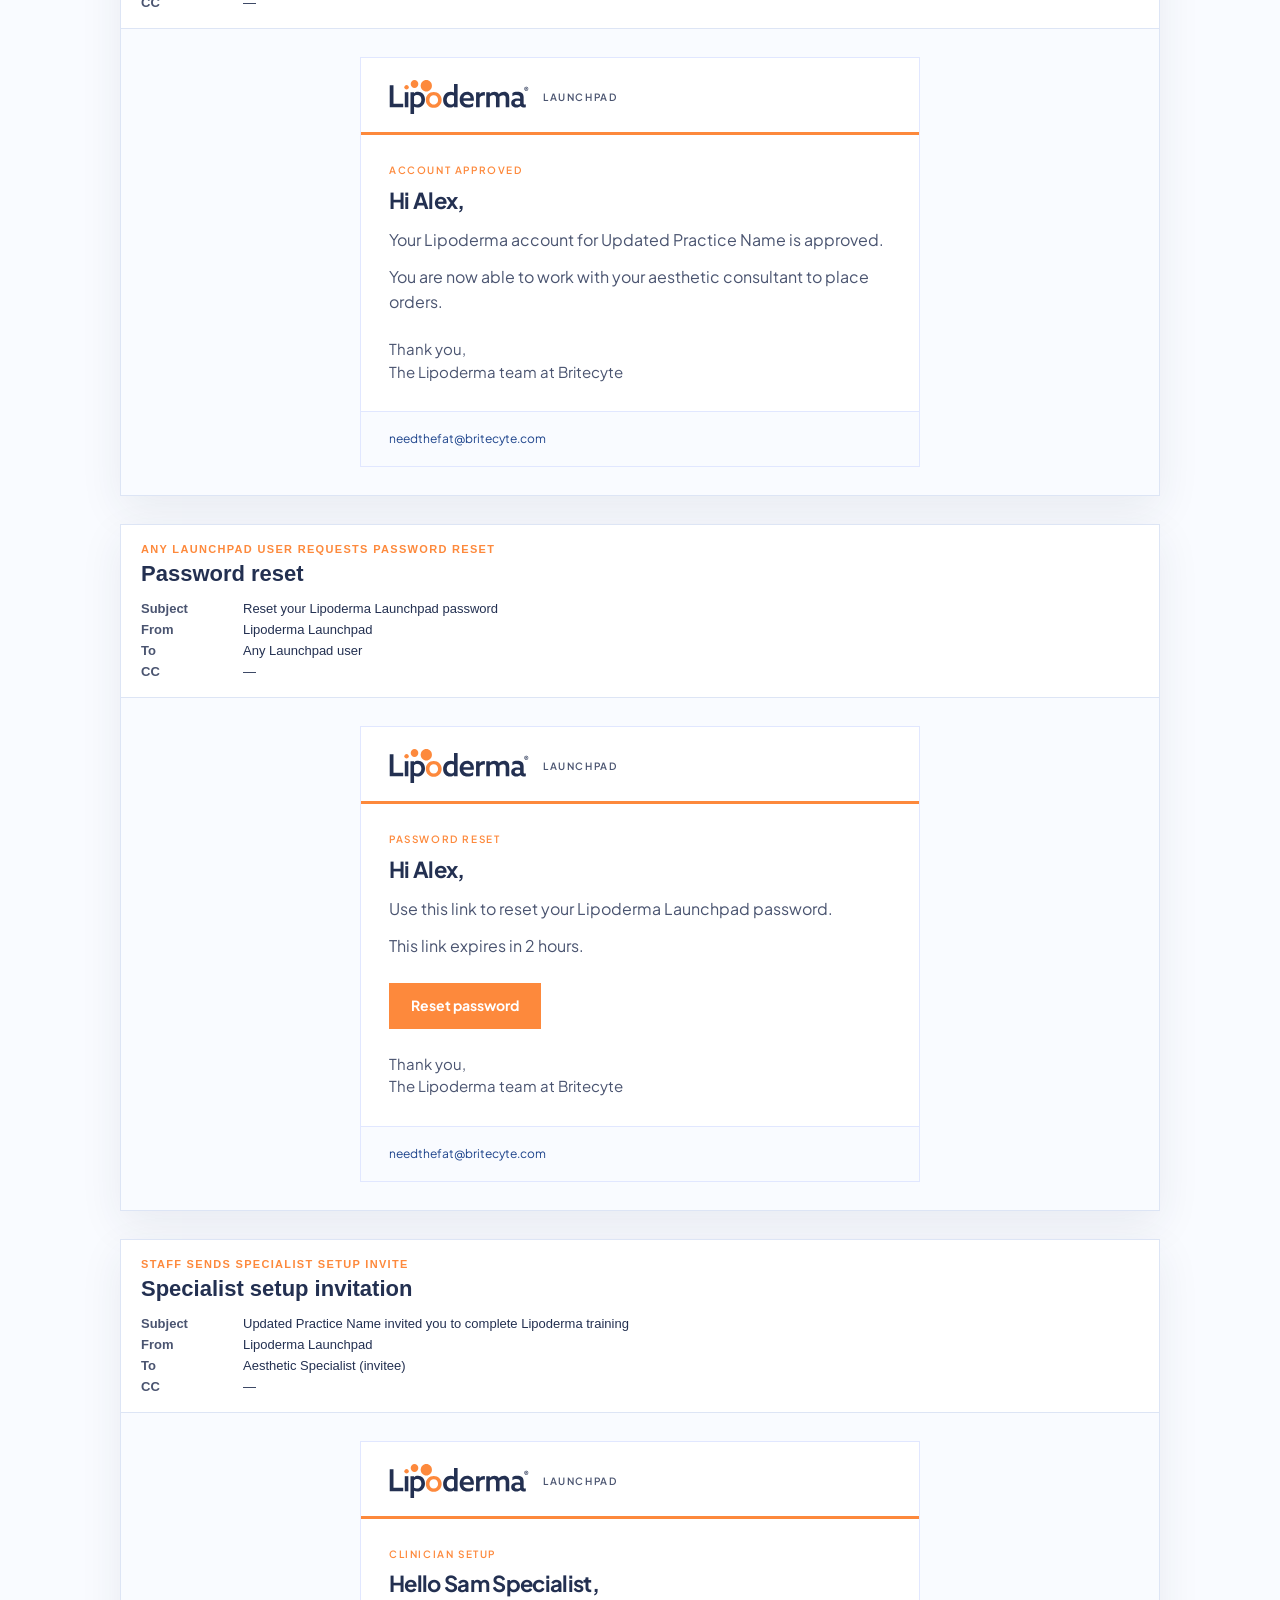
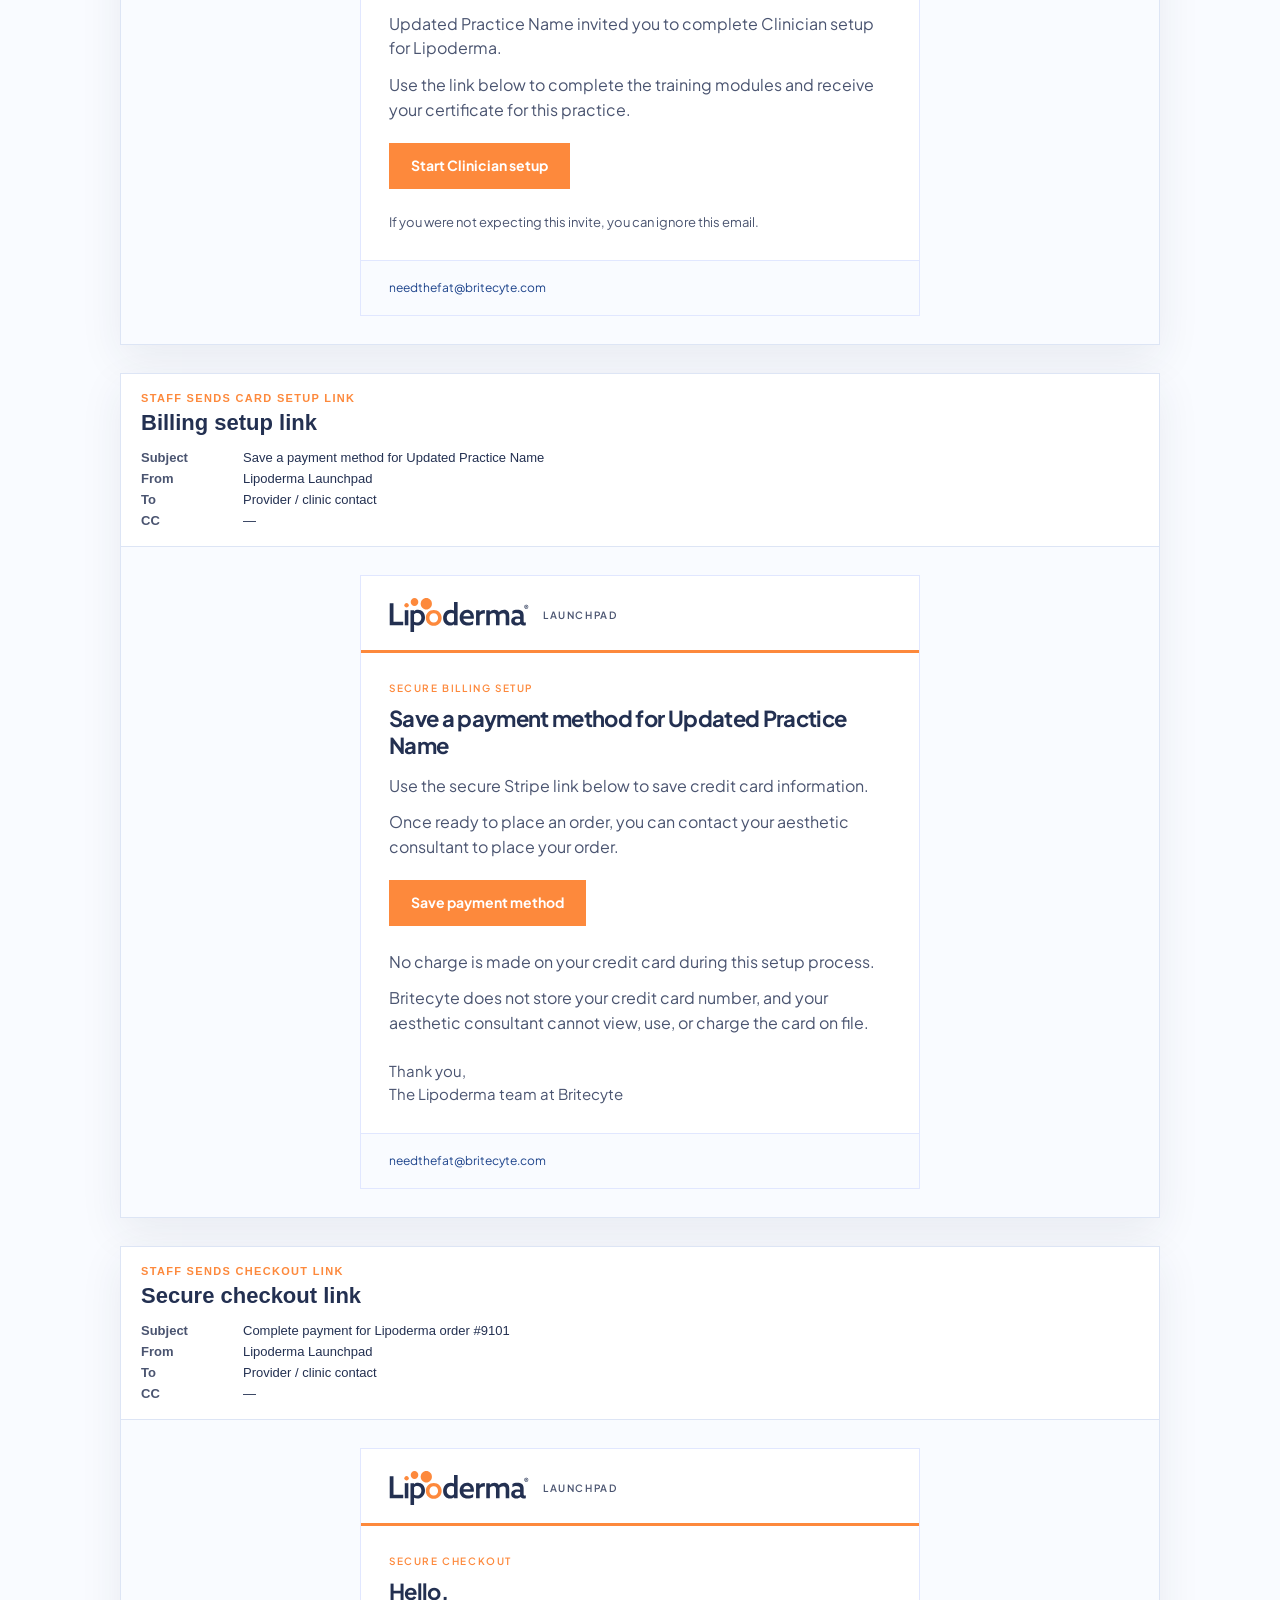
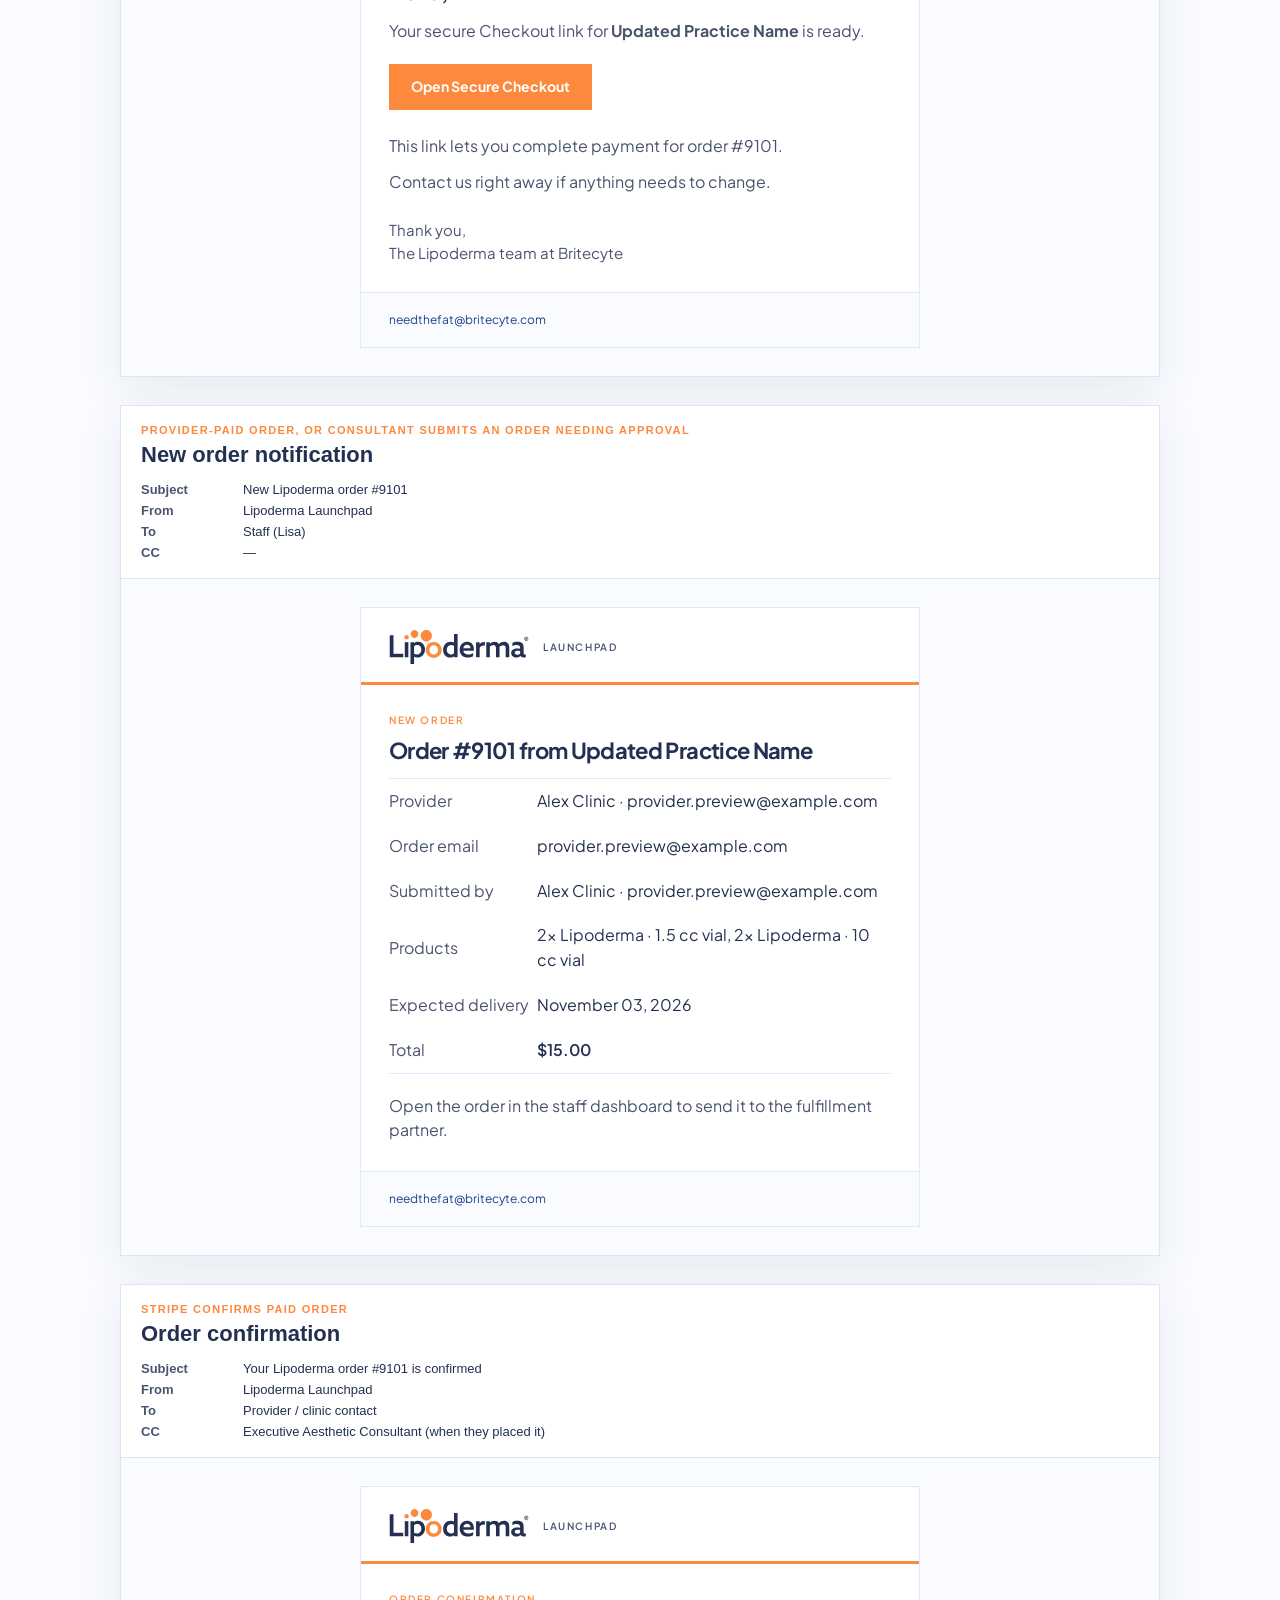
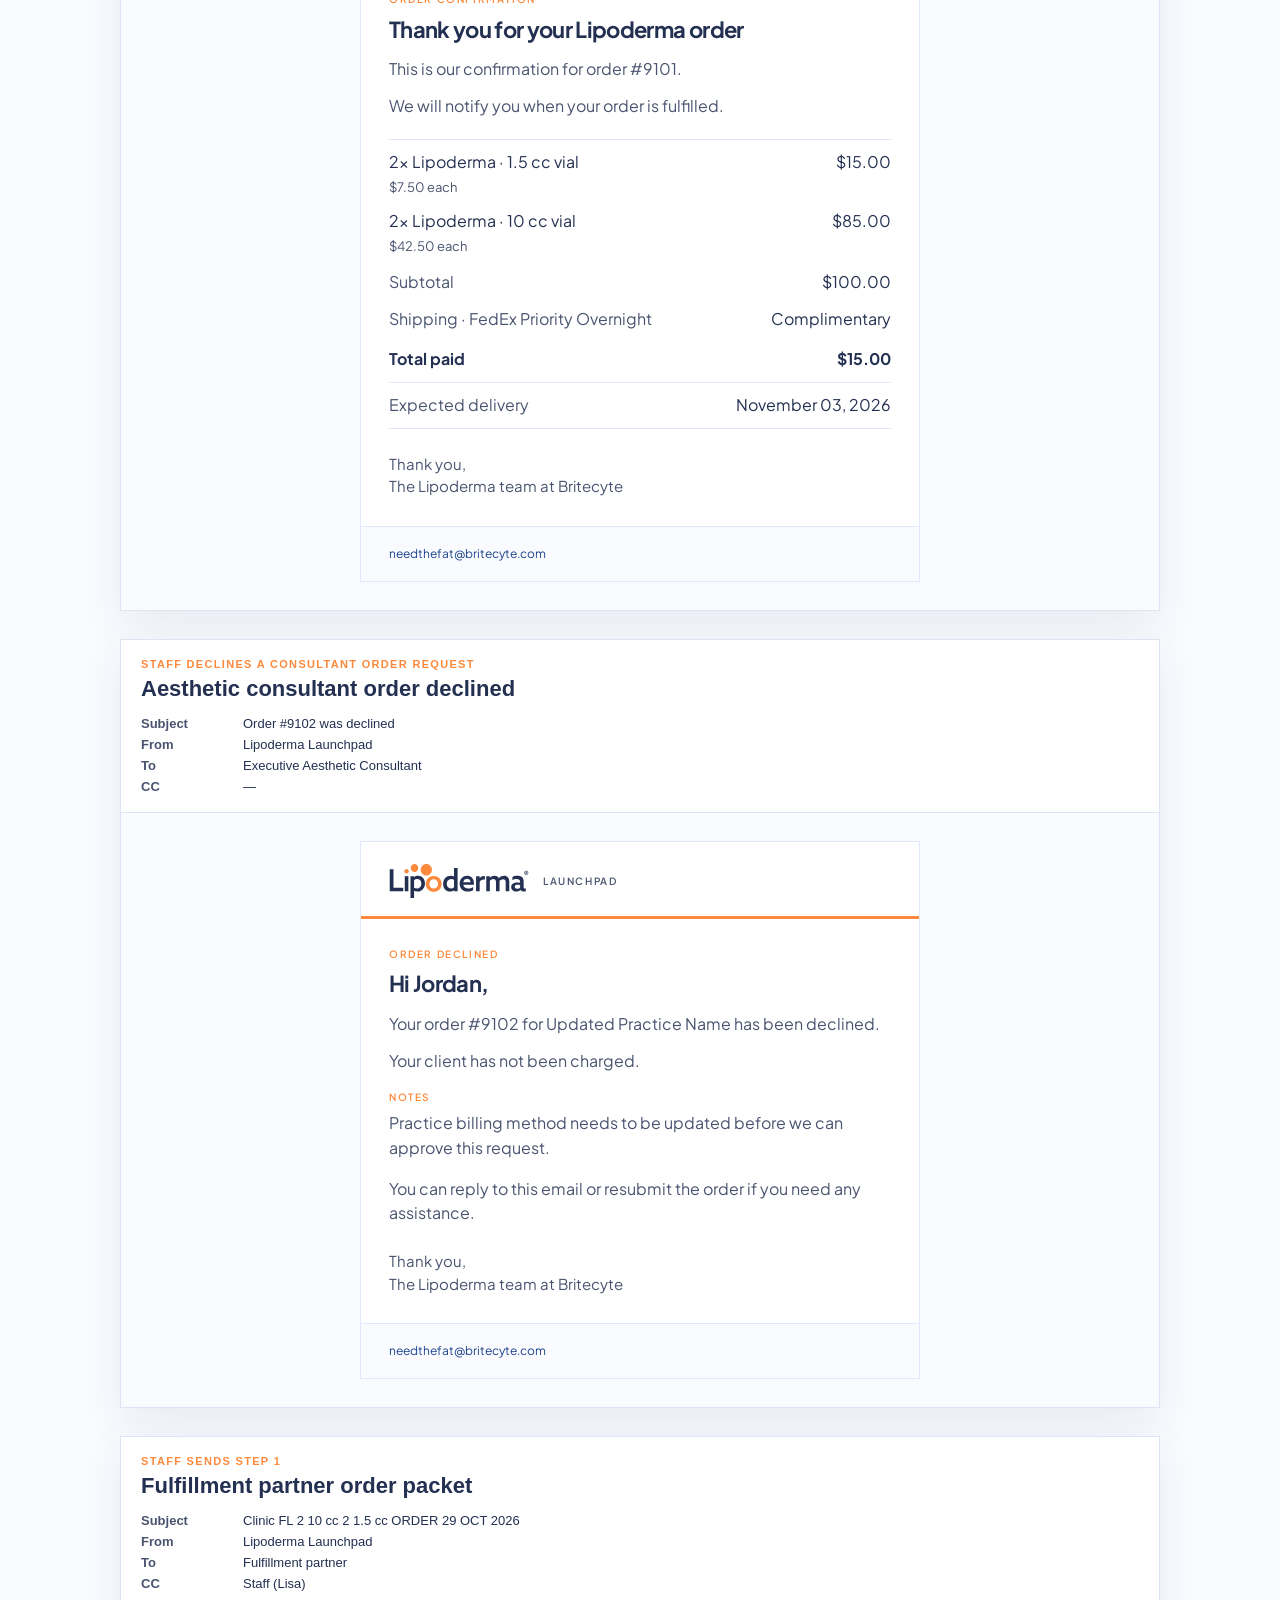
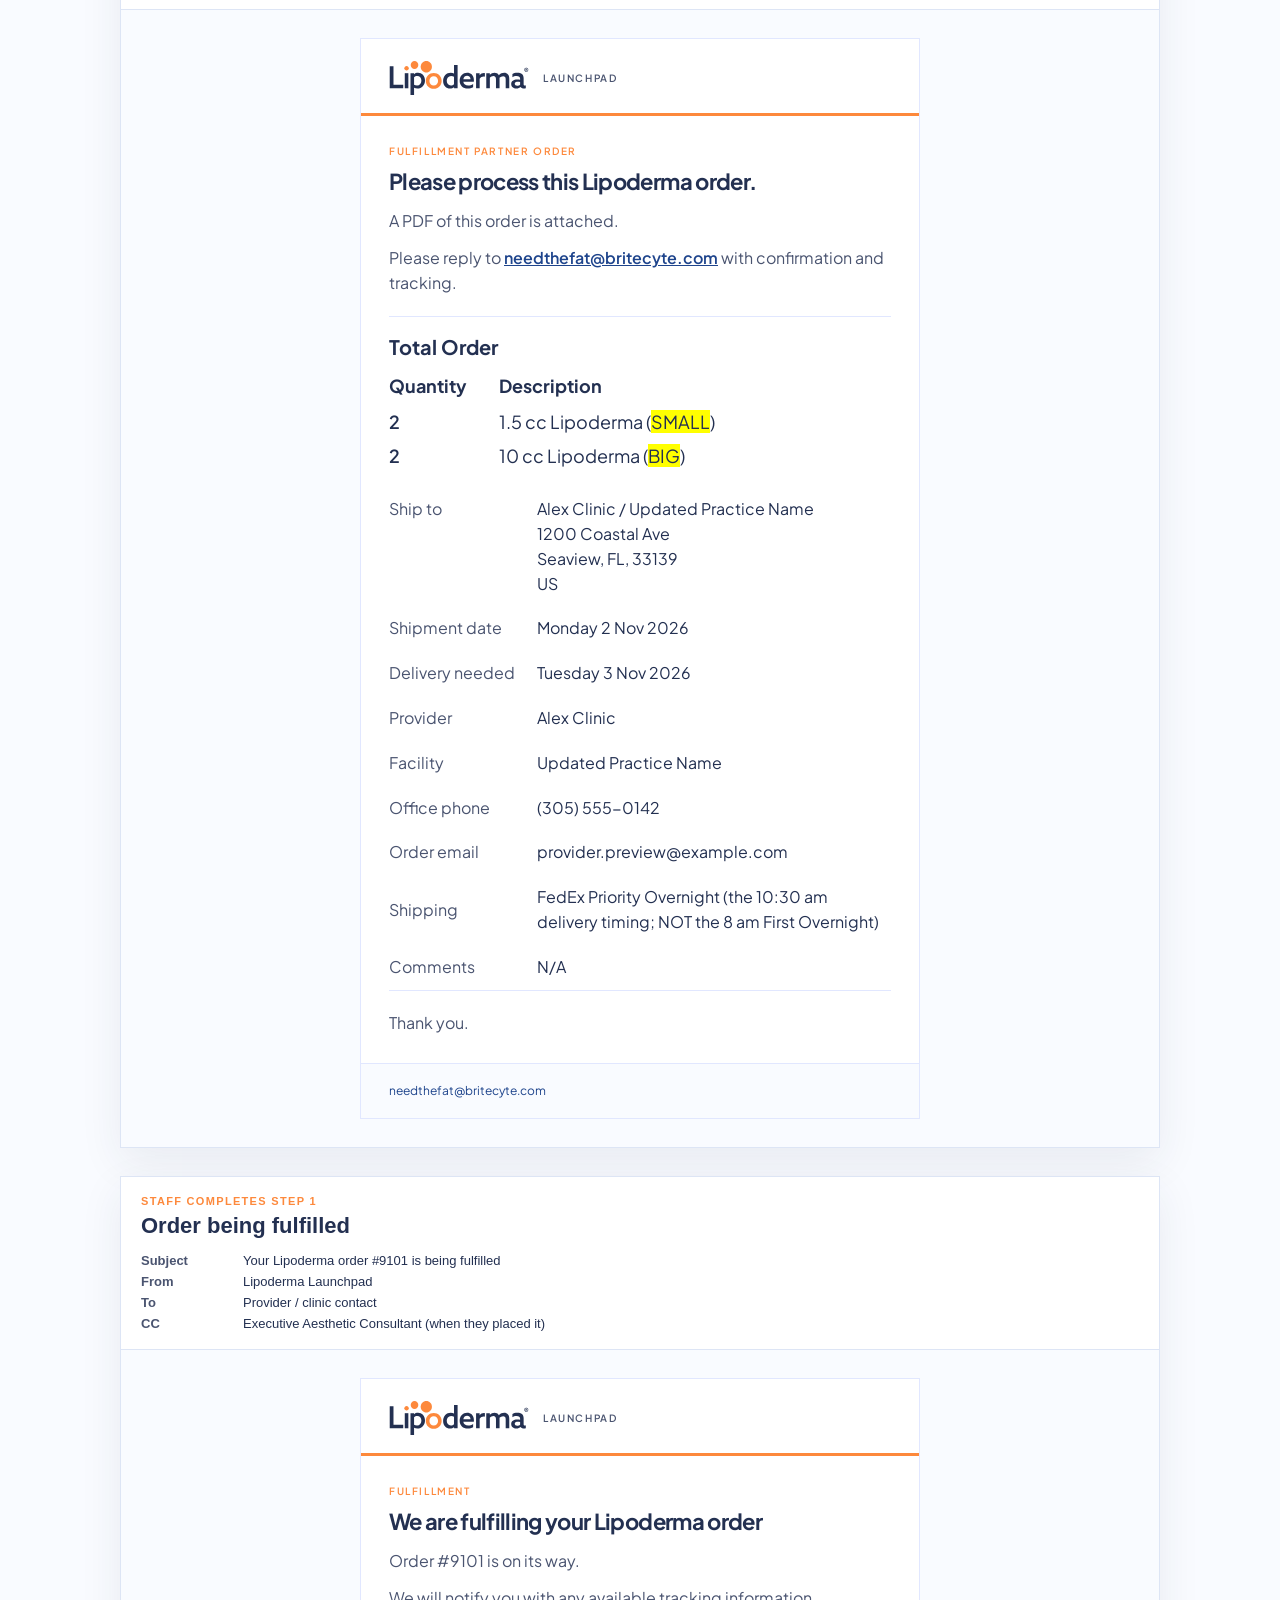
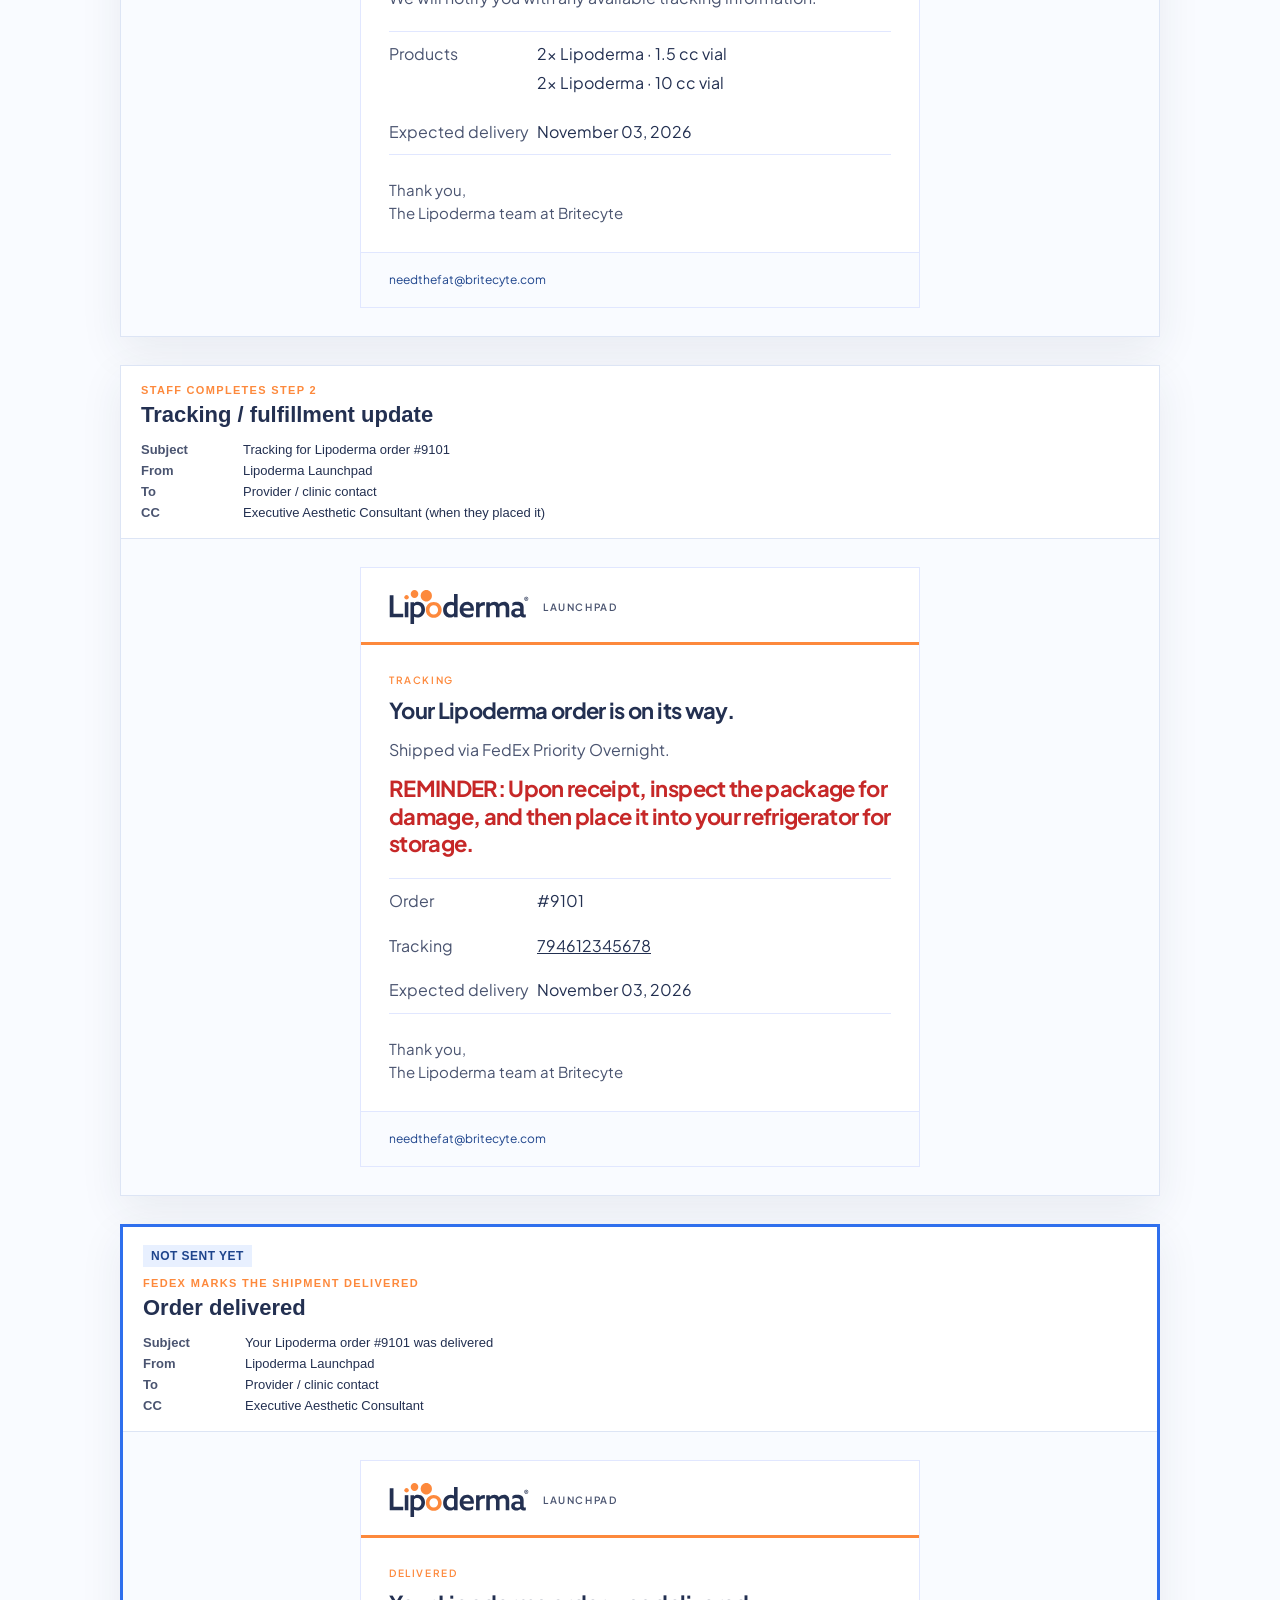
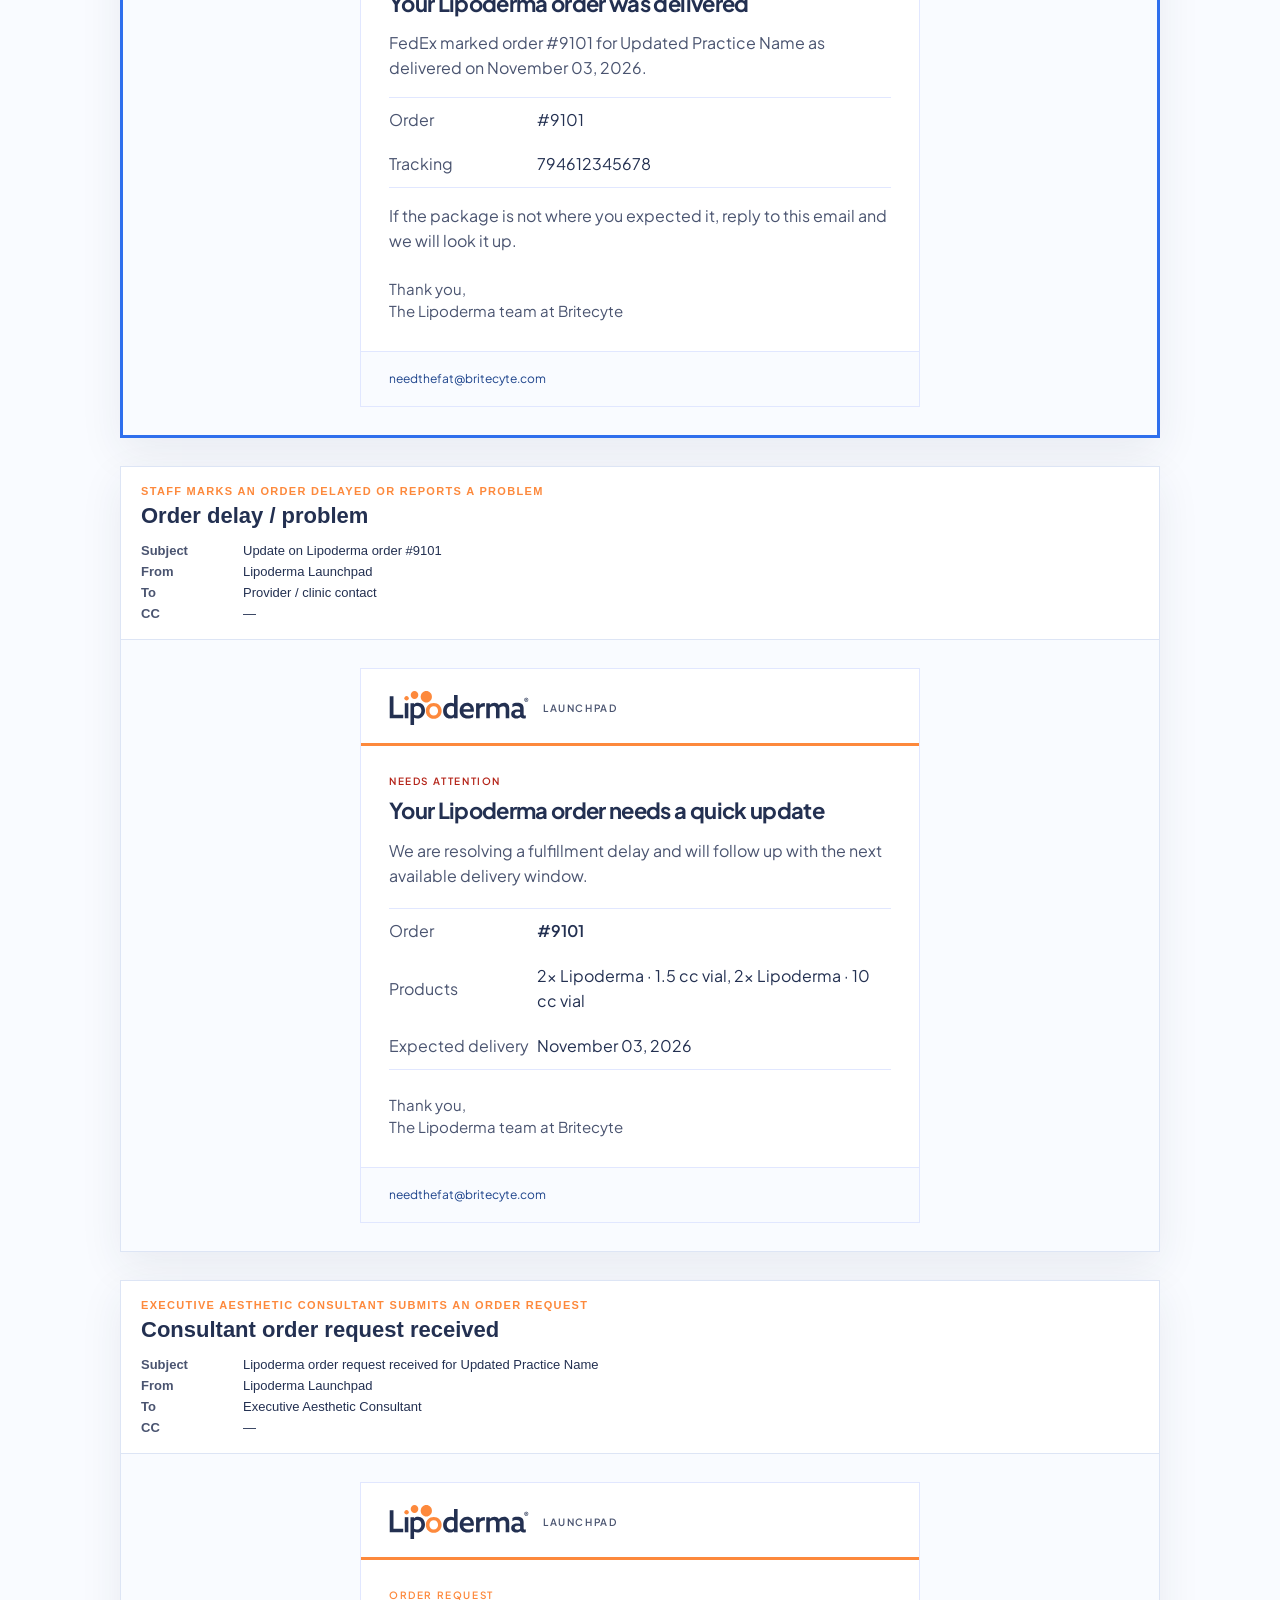
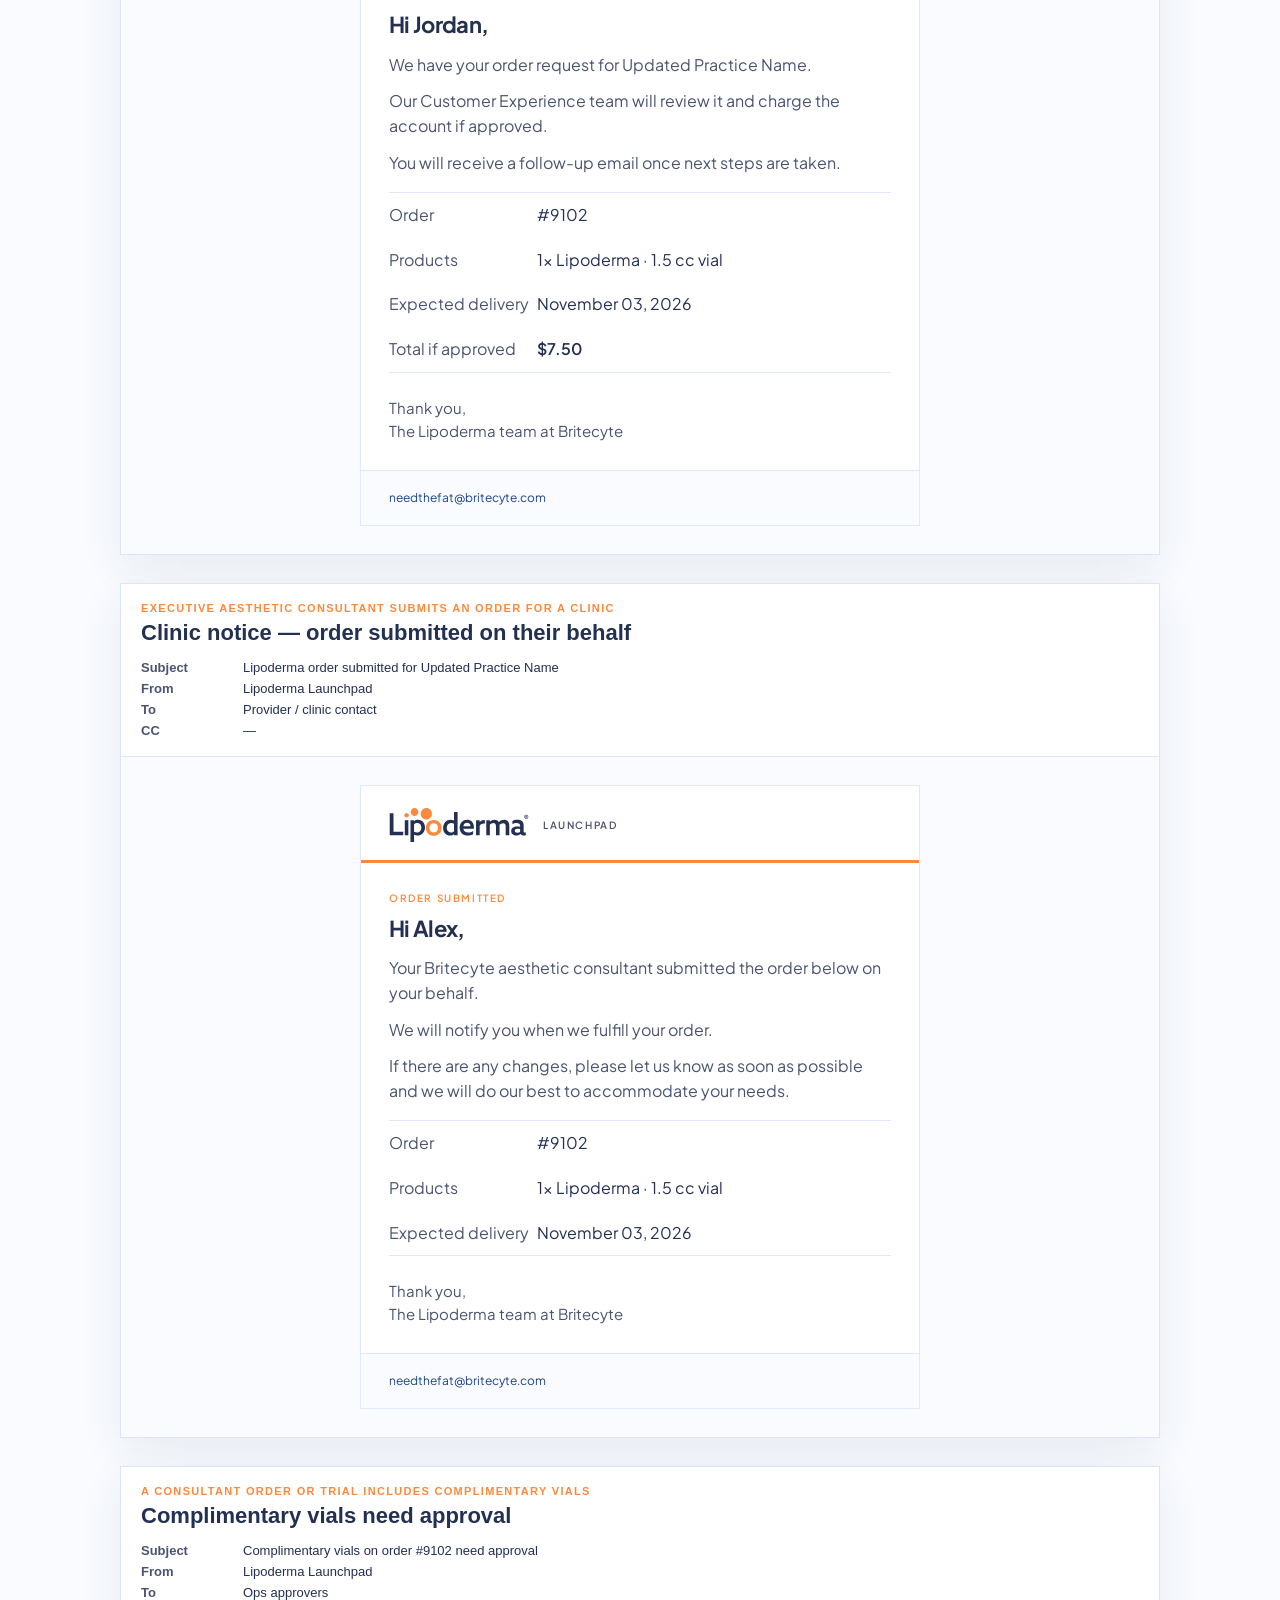
==== commit 7233d127: "Show the delivery and profile emails that are not sent yet." ====
--- a/index.html
+++ b/index.html
@@ -16,6 +16,8 @@
     .obsolete { background: #fff; border: 1px solid #dde5f5; padding: 18px 20px; margin-bottom: 24px; }
     .obsolete h2 { margin-top: 0; font-size: 18px; }
     .email-card { background: #fff; border: 1px solid #dde5f5; margin-bottom: 28px; box-shadow: 0 14px 40px rgba(35,48,81,.08); }
+    .email-card.not-live { border: 3px solid #2f6fed; }
+    .not-live-flag { display: inline-block; margin: 0 0 10px; padding: 4px 8px; background: #e8f0ff; color: #1e448c; font-size: 12px; font-weight: 700; letter-spacing: .04em; text-transform: uppercase; }
     .meta { padding: 18px 20px; border-bottom: 1px solid #dde5f5; }
     .eyebrow { margin: 0 0 6px; color: #fd893c; font-size: 11px; font-weight: 700; letter-spacing: .12em; text-transform: uppercase; }
     .meta h2 { margin: 0 0 14px; font-size: 22px; }
@@ -28,8 +30,8 @@
 <body>
   <header>
     <h1>Launchpad email preview</h1>
-    <p class="sub">Unified static preview regenerated from live mailers. Role-based From/To · no Rails server required · <a href="/copy_review/">back to copy review</a></p>
-    <nav><a href="#email-0">Clinic welcome</a><a href="#email-1">New provider notification</a><a href="#email-16">Ordering paused — staff review</a><a href="#email-2">Ordering approved</a><a href="#email-3">Password reset</a><a href="#email-4">Specialist setup invitation</a><a href="#email-5">Billing setup link</a><a href="#email-6">Secure checkout link</a><a href="#email-7">New order notification</a><a href="#email-8">Order confirmation</a><a href="#email-9">Aesthetic consultant order declined</a><a href="#email-10">Fulfillment partner order packet</a><a href="#email-11">Order being fulfilled</a><a href="#email-12">Tracking / fulfillment update</a><a href="#email-13">Order delay / problem</a><a href="#email-14">Consultant order request received</a><a href="#email-15">Clinic notice — order submitted on their behalf</a><a href="#email-19">License expires soon</a><a href="#email-20">License expired</a><a href="#email-18">Complimentary vials need approval</a></nav>
+    <p class="sub">Unified static preview regenerated from live mailers. A blue border means the email is not sent yet. Role-based From/To · no Rails server required · <a href="/copy_review/">back to copy review</a></p>
+    <nav><a href="#email-0">Clinic welcome</a><a href="#email-1">New provider notification</a><a href="#email-16">Ordering paused — staff review</a><a href="#email-2">Ordering approved</a><a href="#email-3">Password reset</a><a href="#email-4">Specialist setup invitation</a><a href="#email-5">Billing setup link</a><a href="#email-6">Secure checkout link</a><a href="#email-7">New order notification</a><a href="#email-8">Order confirmation</a><a href="#email-9">Aesthetic consultant order declined</a><a href="#email-10">Fulfillment partner order packet</a><a href="#email-11">Order being fulfilled</a><a href="#email-12">Tracking / fulfillment update</a><a href="#email-21">Order delivered</a><a href="#email-13">Order delay / problem</a><a href="#email-14">Consultant order request received</a><a href="#email-15">Clinic notice — order submitted on their behalf</a><a href="#email-18">Complimentary vials need approval</a><a href="#email-22">Finish your profile</a><a href="#email-19">License expires soon</a><a href="#email-20">License expired</a></nav>
   </header>
   <main>
     <section class="obsolete">
@@ -42,6 +44,7 @@
     </section>
     <section class="email-card" id="email-0">
   <div class="meta">
+    
     <p class="eyebrow">Provider creates an account</p>
     <h2>Clinic welcome</h2>
     <dl>
@@ -132,6 +135,7 @@
 
 <section class="email-card" id="email-1">
   <div class="meta">
+    
     <p class="eyebrow">Provider creates account</p>
     <h2>New provider notification</h2>
     <dl>
@@ -213,6 +217,7 @@
 
 <section class="email-card" id="email-16">
   <div class="meta">
+    
     <p class="eyebrow">A provider&#39;s approval is revoked (license expired, or a different license entered after a practice-type change)</p>
     <h2>Ordering paused — staff review</h2>
     <dl>
@@ -256,7 +261,7 @@
               <td style="background-color:#ffffff;padding:28px;font-family:'Plus Jakarta Sans',Arial,Helvetica,sans-serif;color:#233051;font-size:16px;line-height:1.55;">
                 <p style="margin:0 0 8px;font-size:10px;font-weight:600;letter-spacing:0.16em;text-transform:uppercase;color:#fd893c;">Ordering paused</p>
 <p style="margin:0 0 14px;font-size:22px;font-weight:700;letter-spacing:-0.03em;line-height:1.25;color:#233051;">Ordering paused for Alex Clinic</p>
-<p style="margin:0 0 16px;color:#4a5470;"><strong style="color:#233051;">Why:</strong> License expired on October 23, 2026.</p>
+<p style="margin:0 0 16px;color:#4a5470;"><strong style="color:#233051;">Why:</strong> License expired on October 29, 2026.</p>
 <table role="presentation" width="100%" cellspacing="0" cellpadding="0" border="0" style="border-top:1px solid #e1e7ff;border-bottom:1px solid #e1e7ff;">
   <tr>
     <td style="padding:10px 0;color:#4a5470;width:148px;">Provider</td>
@@ -275,7 +280,7 @@
   <table role="presentation" cellspacing="0" cellpadding="0" border="0" style="margin-top:16px;">
   <tr>
     <td style="background-color:#fd893c;">
-      <a href="/staff/providers/453" style="display:inline-block;padding:12px 22px;font-family:'Plus Jakarta Sans',Arial,Helvetica,sans-serif;font-size:14px;font-weight:700;color:#ffffff;text-decoration:none;">Open account</a>
+      <a href="/staff/providers/456" style="display:inline-block;padding:12px 22px;font-family:'Plus Jakarta Sans',Arial,Helvetica,sans-serif;font-size:14px;font-weight:700;color:#ffffff;text-decoration:none;">Open account</a>
     </td>
   </tr>
 </table>
@@ -299,6 +304,7 @@
 
 <section class="email-card" id="email-2">
   <div class="meta">
+    
     <p class="eyebrow">Staff approves provider ordering</p>
     <h2>Ordering approved</h2>
     <dl>
@@ -365,6 +371,7 @@
 
 <section class="email-card" id="email-3">
   <div class="meta">
+    
     <p class="eyebrow">Any Launchpad user requests password reset</p>
     <h2>Password reset</h2>
     <dl>
@@ -439,6 +446,7 @@
 
 <section class="email-card" id="email-4">
   <div class="meta">
+    
     <p class="eyebrow">Staff sends Specialist setup invite</p>
     <h2>Specialist setup invitation</h2>
     <dl>
@@ -512,6 +520,7 @@
 
 <section class="email-card" id="email-5">
   <div class="meta">
+    
     <p class="eyebrow">Staff sends card setup link</p>
     <h2>Billing setup link</h2>
     <dl>
@@ -596,6 +605,7 @@
 
 <section class="email-card" id="email-6">
   <div class="meta">
+    
     <p class="eyebrow">Staff sends checkout link</p>
     <h2>Secure checkout link</h2>
     <dl>
@@ -671,6 +681,7 @@
 
 <section class="email-card" id="email-7">
   <div class="meta">
+    
     <p class="eyebrow">Provider-paid order, or consultant submits an order needing approval</p>
     <h2>New order notification</h2>
     <dl>
@@ -733,7 +744,7 @@
   </tr>
   <tr>
     <td style="padding:10px 0;color:#4a5470;">Expected delivery</td>
-    <td style="padding:10px 0;color:#233051;">October 27, 2026</td>
+    <td style="padding:10px 0;color:#233051;">November 03, 2026</td>
   </tr>
   <tr>
     <td style="padding:10px 0;color:#4a5470;">Total</td>
@@ -760,6 +771,7 @@
 
 <section class="email-card" id="email-8">
   <div class="meta">
+    
     <p class="eyebrow">Stripe confirms paid order</p>
     <h2>Order confirmation</h2>
     <dl>
@@ -838,7 +850,7 @@
   </tr>
     <tr>
       <td style="padding:10px 12px 10px 0;color:#4a5470;border-top:1px solid #e1e7ff;">Expected delivery</td>
-      <td style="padding:10px 0;color:#233051;text-align:right;border-top:1px solid #e1e7ff;">October 27, 2026</td>
+      <td style="padding:10px 0;color:#233051;text-align:right;border-top:1px solid #e1e7ff;">November 03, 2026</td>
     </tr>
 </table>
 
@@ -863,6 +875,7 @@
 
 <section class="email-card" id="email-9">
   <div class="meta">
+    
     <p class="eyebrow">Staff declines a consultant order request</p>
     <h2>Aesthetic consultant order declined</h2>
     <dl>
@@ -936,10 +949,11 @@
 
 <section class="email-card" id="email-10">
   <div class="meta">
+    
     <p class="eyebrow">Staff sends Step 1</p>
     <h2>Fulfillment partner order packet</h2>
     <dl>
-      <dt>Subject</dt><dd>Clinic FL 2 10 cc 2 1.5 cc ORDER 23 OCT 2026</dd>
+      <dt>Subject</dt><dd>Clinic FL 2 10 cc 2 1.5 cc ORDER 29 OCT 2026</dd>
       <dt>From</dt><dd>Lipoderma Launchpad</dd>
       <dt>To</dt><dd>Fulfillment partner</dd>
       <dt>CC</dt><dd>Staff (Lisa)</dd>
@@ -994,11 +1008,11 @@
   </tr>
   <tr>
     <td style="padding:10px 0;color:#4a5470;">Shipment date</td>
-    <td style="padding:10px 0;color:#233051;">Monday 26 Oct 2026</td>
+    <td style="padding:10px 0;color:#233051;">Monday 2 Nov 2026</td>
   </tr>
   <tr>
     <td style="padding:10px 0;color:#4a5470;">Delivery needed</td>
-    <td style="padding:10px 0;color:#233051;">Tuesday 27 Oct 2026</td>
+    <td style="padding:10px 0;color:#233051;">Tuesday 3 Nov 2026</td>
   </tr>
   <tr>
     <td style="padding:10px 0;color:#4a5470;">Provider</td>
@@ -1046,6 +1060,7 @@
 
 <section class="email-card" id="email-11">
   <div class="meta">
+    
     <p class="eyebrow">Staff completes Step 1</p>
     <h2>Order being fulfilled</h2>
     <dl>
@@ -1105,7 +1120,7 @@
   </tr>
     <tr>
       <td style="padding:10px 0;color:#4a5470;">Expected delivery</td>
-      <td style="padding:10px 0;color:#233051;">October 27, 2026</td>
+      <td style="padding:10px 0;color:#233051;">November 03, 2026</td>
     </tr>
 </table>
 <p style="margin:24px 0 0;font-size:15px;line-height:1.5;color:#4a5470;">Thank you,<br>The Lipoderma team at Britecyte</p>
@@ -1129,6 +1144,7 @@
 
 <section class="email-card" id="email-12">
   <div class="meta">
+    
     <p class="eyebrow">Staff completes Step 2</p>
     <h2>Tracking / fulfillment update</h2>
     <dl>
@@ -1188,7 +1204,7 @@
     </tr>
     <tr>
       <td style="padding:10px 0;color:#4a5470;">Expected delivery</td>
-      <td style="padding:10px 0;color:#233051;">October 27, 2026</td>
+      <td style="padding:10px 0;color:#233051;">November 03, 2026</td>
     </tr>
 </table>
 <p style="margin:24px 0 0;font-size:15px;line-height:1.5;color:#4a5470;">Thank you,<br>The Lipoderma team at Britecyte</p>
@@ -1210,8 +1226,90 @@
 </div>
 </section>
 
+<section class="email-card not-live" id="email-21">
+  <div class="meta">
+    <p class="not-live-flag">Not sent yet</p>
+    <p class="eyebrow">FedEx marks the shipment delivered</p>
+    <h2>Order delivered</h2>
+    <dl>
+      <dt>Subject</dt><dd>Your Lipoderma order #9101 was delivered</dd>
+      <dt>From</dt><dd>Lipoderma Launchpad</dd>
+      <dt>To</dt><dd>Provider / clinic contact</dd>
+      <dt>CC</dt><dd>Executive Aesthetic Consultant</dd>
+    </dl>
+  </div>
+  <div class="email-frame"><!DOCTYPE html>
+<html lang="en">
+  <head>
+    <meta http-equiv="Content-Type" content="text/html; charset=utf-8">
+    <meta name="viewport" content="width=device-width, initial-scale=1">
+    <meta http-equiv="x-ua-compatible" content="ie=edge">
+    <title>Lipoderma Launchpad</title>
+    <!--[if !mso]><!-->
+    <link href="https://fonts.googleapis.com/css2?family=Plus+Jakarta+Sans:wght@400;600;700&display=swap" rel="stylesheet">
+    <!--<![endif]-->
+  </head>
+  <body style="margin:0;padding:0;background-color:#f9fbff;">
+    <table role="presentation" width="100%" cellspacing="0" cellpadding="0" border="0" style="background-color:#f9fbff;">
+      <tr>
+        <td align="center" style="padding:28px 12px;">
+          <table role="presentation" width="560" cellspacing="0" cellpadding="0" border="0" style="width:100%;max-width:560px;border:1px solid #e1e7ff;border-radius:0;overflow:hidden;background-color:#ffffff;">
+            <tr>
+              <td style="background-color:#ffffff;padding:22px 28px 18px;border-bottom:3px solid #fd893c;">
+                <table role="presentation" cellspacing="0" cellpadding="0" border="0">
+                  <tr>
+                    <td style="vertical-align:middle;">
+                      <img src="assets/logos/lipoderma-logo.svg" alt="Lipoderma" width="140" height="34" style="display:block;border:0;height:34px;width:140px;">
+                    </td>
+                    <td style="vertical-align:middle;padding-left:14px;">
+                      <p style="margin:0;font-family:'Plus Jakarta Sans',Arial,Helvetica,sans-serif;font-size:10px;font-weight:600;letter-spacing:0.16em;text-transform:uppercase;color:#4a5470;">Launchpad</p>
+                    </td>
+                  </tr>
+                </table>
+              </td>
+            </tr>
+            <tr>
+              <td style="background-color:#ffffff;padding:28px;font-family:'Plus Jakarta Sans',Arial,Helvetica,sans-serif;color:#233051;font-size:16px;line-height:1.55;">
+                <p style="margin:0 0 8px;font-size:10px;font-weight:600;letter-spacing:0.16em;text-transform:uppercase;color:#fd893c;">Delivered</p>
+<p style="margin:0 0 14px;font-size:22px;font-weight:700;letter-spacing:-0.03em;line-height:1.25;color:#233051;">Your Lipoderma order was delivered</p>
+<p style="margin:0 0 16px;color:#4a5470;">
+  FedEx marked order #9101 for Updated Practice Name as delivered on November 03, 2026.
+</p>
+<table role="presentation" width="100%" cellspacing="0" cellpadding="0" border="0" style="border-top:1px solid #e1e7ff;border-bottom:1px solid #e1e7ff;">
+  <tr>
+    <td style="padding:10px 0;color:#4a5470;width:148px;vertical-align:top;">Order</td>
+    <td style="padding:10px 0;color:#233051;">#9101</td>
+  </tr>
+    <tr>
+      <td style="padding:10px 0;color:#4a5470;">Tracking</td>
+      <td style="padding:10px 0;color:#233051;">794612345678</td>
+    </tr>
+</table>
+<p style="margin:16px 0 0;color:#4a5470;">
+  If the package is not where you expected it, reply to this email and we will look it up.
+</p>
+<p style="margin:24px 0 0;font-size:15px;line-height:1.5;color:#4a5470;">Thank you,<br>The Lipoderma team at Britecyte</p>
+
+
+              </td>
+            </tr>
+            <tr>
+              <td style="background-color:#f9fbff;padding:18px 28px;border-top:1px solid #e1e7ff;font-family:'Plus Jakarta Sans',Arial,Helvetica,sans-serif;font-size:12px;line-height:1.5;color:#4a5470;">
+                <a href="mailto:needthefat@britecyte.com" style="color:#1e448c;text-decoration:none;">needthefat@britecyte.com</a>
+              </td>
+            </tr>
+          </table>
+        </td>
+      </tr>
+    </table>
+  </body>
+</html>
+</div>
+</section>
+
 <section class="email-card" id="email-13">
   <div class="meta">
+    
     <p class="eyebrow">Staff marks an order delayed or reports a problem</p>
     <h2>Order delay / problem</h2>
     <dl>
@@ -1267,7 +1365,7 @@
   </tr>
     <tr>
       <td style="padding:10px 0;color:#4a5470;">Expected delivery</td>
-      <td style="padding:10px 0;color:#233051;">October 27, 2026</td>
+      <td style="padding:10px 0;color:#233051;">November 03, 2026</td>
     </tr>
 </table>
 <p style="margin:24px 0 0;font-size:15px;line-height:1.5;color:#4a5470;">Thank you,<br>The Lipoderma team at Britecyte</p>
@@ -1291,6 +1389,7 @@
 
 <section class="email-card" id="email-14">
   <div class="meta">
+    
     <p class="eyebrow">Executive Aesthetic Consultant submits an order request</p>
     <h2>Consultant order request received</h2>
     <dl>
@@ -1354,7 +1453,7 @@
   </tr>
     <tr>
       <td style="padding:10px 0;color:#4a5470;">Expected delivery</td>
-      <td style="padding:10px 0;color:#233051;">October 27, 2026</td>
+      <td style="padding:10px 0;color:#233051;">November 03, 2026</td>
     </tr>
   <tr>
     <td style="padding:10px 0;color:#4a5470;">Total if approved</td>
@@ -1382,6 +1481,7 @@
 
 <section class="email-card" id="email-15">
   <div class="meta">
+    
     <p class="eyebrow">Executive Aesthetic Consultant submits an order for a clinic</p>
     <h2>Clinic notice — order submitted on their behalf</h2>
     <dl>
@@ -1445,7 +1545,7 @@
   </tr>
     <tr>
       <td style="padding:10px 0;color:#4a5470;">Expected delivery</td>
-      <td style="padding:10px 0;color:#233051;">October 27, 2026</td>
+      <td style="padding:10px 0;color:#233051;">November 03, 2026</td>
     </tr>
 </table>
 <p style="margin:24px 0 0;font-size:15px;line-height:1.5;color:#4a5470;">Thank you,<br>The Lipoderma team at Britecyte</p>
@@ -1469,6 +1569,7 @@
 
 <section class="email-card" id="email-18">
   <div class="meta">
+    
     <p class="eyebrow">A consultant order or trial includes complimentary vials</p>
     <h2>Complimentary vials need approval</h2>
     <dl>
@@ -1513,7 +1614,7 @@
                 <p style="margin:0 0 8px;font-size:10px;font-weight:600;letter-spacing:0.16em;text-transform:uppercase;color:#fd893c;">Complimentary vials</p>
 <p style="margin:0 0 14px;font-size:22px;font-weight:700;letter-spacing:-0.03em;line-height:1.25;color:#233051;">Order #9102 needs complimentary approval</p>
 <p style="margin:0 0 14px;color:#4a5470;">
-  Updated Practice Name has complimentary vials that require Molly or Monica approval before this order can continue.
+  Updated Practice Name has complimentary vials. Approval is encouraged, and any staff member can send the order.
     Added by Lisa (staff).
 </p>
 <table role="presentation" width="100%" cellspacing="0" cellpadding="0" border="0" style="border-top:1px solid #e1e7ff;border-bottom:1px solid #e1e7ff;">
@@ -1548,9 +1649,87 @@
 </div>
 </section>
 
+<section class="email-card not-live" id="email-22">
+  <div class="meta">
+    <p class="not-live-flag">Not sent yet</p>
+    <p class="eyebrow">A clinic still has setup steps left</p>
+    <h2>Finish your profile</h2>
+    <dl>
+      <dt>Subject</dt><dd>Finish your Lipoderma Launchpad profile</dd>
+      <dt>From</dt><dd>Lipoderma Launchpad</dd>
+      <dt>To</dt><dd>Provider</dd>
+      <dt>CC</dt><dd>Assigned Executive Aesthetic Consultant</dd>
+    </dl>
+  </div>
+  <div class="email-frame"><!DOCTYPE html>
+<html lang="en">
+  <head>
+    <meta http-equiv="Content-Type" content="text/html; charset=utf-8">
+    <meta name="viewport" content="width=device-width, initial-scale=1">
+    <meta http-equiv="x-ua-compatible" content="ie=edge">
+    <title>Lipoderma Launchpad</title>
+    <!--[if !mso]><!-->
+    <link href="https://fonts.googleapis.com/css2?family=Plus+Jakarta+Sans:wght@400;600;700&display=swap" rel="stylesheet">
+    <!--<![endif]-->
+  </head>
+  <body style="margin:0;padding:0;background-color:#f9fbff;">
+    <table role="presentation" width="100%" cellspacing="0" cellpadding="0" border="0" style="background-color:#f9fbff;">
+      <tr>
+        <td align="center" style="padding:28px 12px;">
+          <table role="presentation" width="560" cellspacing="0" cellpadding="0" border="0" style="width:100%;max-width:560px;border:1px solid #e1e7ff;border-radius:0;overflow:hidden;background-color:#ffffff;">
+            <tr>
+              <td style="background-color:#ffffff;padding:22px 28px 18px;border-bottom:3px solid #fd893c;">
+                <table role="presentation" cellspacing="0" cellpadding="0" border="0">
+                  <tr>
+                    <td style="vertical-align:middle;">
+                      <img src="assets/logos/lipoderma-logo.svg" alt="Lipoderma" width="140" height="34" style="display:block;border:0;height:34px;width:140px;">
+                    </td>
+                    <td style="vertical-align:middle;padding-left:14px;">
+                      <p style="margin:0;font-family:'Plus Jakarta Sans',Arial,Helvetica,sans-serif;font-size:10px;font-weight:600;letter-spacing:0.16em;text-transform:uppercase;color:#4a5470;">Launchpad</p>
+                    </td>
+                  </tr>
+                </table>
+              </td>
+            </tr>
+            <tr>
+              <td style="background-color:#ffffff;padding:28px;font-family:'Plus Jakarta Sans',Arial,Helvetica,sans-serif;color:#233051;font-size:16px;line-height:1.55;">
+                <p style="margin:0 0 8px;font-size:10px;font-weight:600;letter-spacing:0.16em;text-transform:uppercase;color:#fd893c;">Profile</p>
+<p style="margin:0 0 14px;font-size:22px;font-weight:700;letter-spacing:-0.03em;line-height:1.25;color:#233051;">A few steps are still open for Updated Practice Name</p>
+<p style="margin:0 0 16px;color:#4a5470;">
+  Hi Alex, your Launchpad profile still needs the items below before ordering can move ahead.
+</p>
+  <ul style="margin:0 0 20px;padding:0 0 0 18px;color:#233051;">
+      <li style="margin:0 0 8px;">Medical director credentials</li>
+      <li style="margin:0 0 8px;">Clinician setup</li>
+      <li style="margin:0 0 8px;">Billing</li>
+  </ul>
+<p style="margin:0 0 20px;color:#4a5470;">
+  Sign in to Launchpad and complete the open steps.
+  
+</p>
+<p style="margin:24px 0 0;font-size:15px;line-height:1.5;color:#4a5470;">Thank you,<br>The Lipoderma team at Britecyte</p>
+
+
+              </td>
+            </tr>
+            <tr>
+              <td style="background-color:#f9fbff;padding:18px 28px;border-top:1px solid #e1e7ff;font-family:'Plus Jakarta Sans',Arial,Helvetica,sans-serif;font-size:12px;line-height:1.5;color:#4a5470;">
+                <a href="mailto:needthefat@britecyte.com" style="color:#1e448c;text-decoration:none;">needthefat@britecyte.com</a>
+              </td>
+            </tr>
+          </table>
+        </td>
+      </tr>
+    </table>
+  </body>
+</html>
+</div>
+</section>
+
 <section class="email-card" id="email-19">
   <div class="meta">
-    <p class="eyebrow">Archived draft, not sent. License expires within 21 days</p>
+    
+    <p class="eyebrow">Sent 30 days before the license expires</p>
     <h2>License expires soon</h2>
     <dl>
       <dt>Subject</dt><dd>Your license expires soon</dd>
@@ -1596,6 +1775,8 @@
 <p style="margin:0 0 12px;color:#4a5470;">The license on file for Northshore Aesthetics expires on November 13, 2026. Please provide your renewed license to avoid experiencing any order interruptions.</p>
 <p style="margin:0 0 16px;color:#4a5470;">You can upload the license to your profile or send it to your Lipoderma Executive Aesthetic Consultant.</p>
 <p style="margin:24px 0 0;font-size:15px;line-height:1.5;color:#4a5470;">Thank you,<br>The Lipoderma team at Britecyte</p>
+
+
               </td>
             </tr>
             <tr>
@@ -1614,7 +1795,8 @@
 
 <section class="email-card" id="email-20">
   <div class="meta">
-    <p class="eyebrow">Urgent. Archived draft, not sent. License date has passed</p>
+    
+    <p class="eyebrow">Sent on the day the license expires</p>
     <h2>License expired</h2>
     <dl>
       <dt>Subject</dt><dd>Your license has expired: ordering is paused!</dd>
@@ -1660,25 +1842,23 @@
 <p style="margin:0 0 12px;color:#4a5470;">The license on file for Northshore Aesthetics expired on October 08, 2026. Ordering is paused until we receive your renewed license.</p>
 <p style="margin:0 0 16px;color:#4a5470;">Please upload a renewed license to your profile or send it to your Lipoderma Executive Aesthetic Consultant.</p>
 <p style="margin:24px 0 0;font-size:15px;line-height:1.5;color:#4a5470;">Thank you,<br>The Lipoderma team at Britecyte</p>
-              </td>
-            </tr>
-            <tr>
-              <td style="background-color:#f9fbff;padding:18px 28px;border-top:1px solid #e1e7ff;font-family:'Plus Jakarta Sans',Arial,Helvetica,sans-serif;font-size:12px;line-height:1.5;color:#4a5470;">
-                <a href="mailto:needthefat@britecyte.com" style="color:#1e448c;text-decoration:none;">needthefat@britecyte.com</a>
-              </td>
-            </tr>
-          </table>
-        </td>
-      </tr>
-    </table>
-  </body>
-</html>
-  </div>
-</body>
-</html>
-</div>
-</section>
-
+
+
+              </td>
+            </tr>
+            <tr>
+              <td style="background-color:#f9fbff;padding:18px 28px;border-top:1px solid #e1e7ff;font-family:'Plus Jakarta Sans',Arial,Helvetica,sans-serif;font-size:12px;line-height:1.5;color:#4a5470;">
+                <a href="mailto:needthefat@britecyte.com" style="color:#1e448c;text-decoration:none;">needthefat@britecyte.com</a>
+              </td>
+            </tr>
+          </table>
+        </td>
+      </tr>
+    </table>
+  </body>
+</html>
+</div>
+</section>
 
   </main>
 </body>
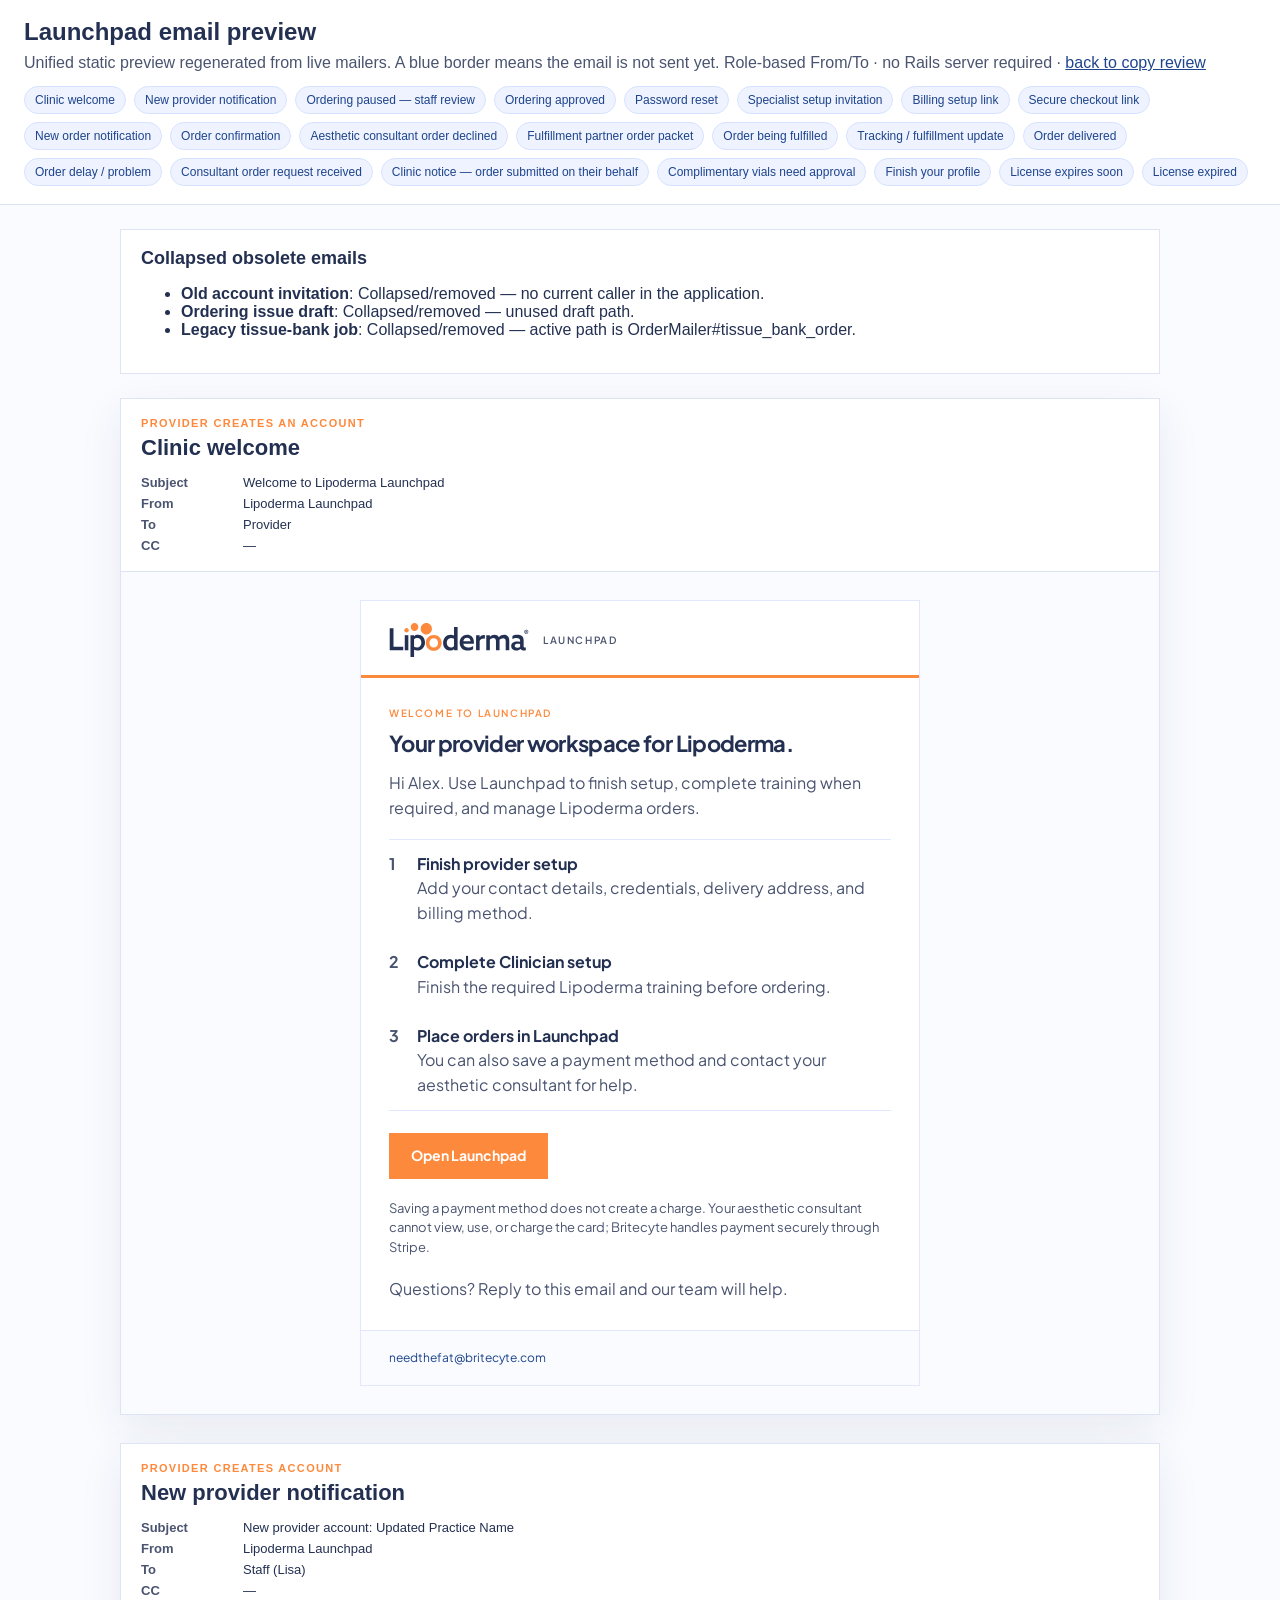
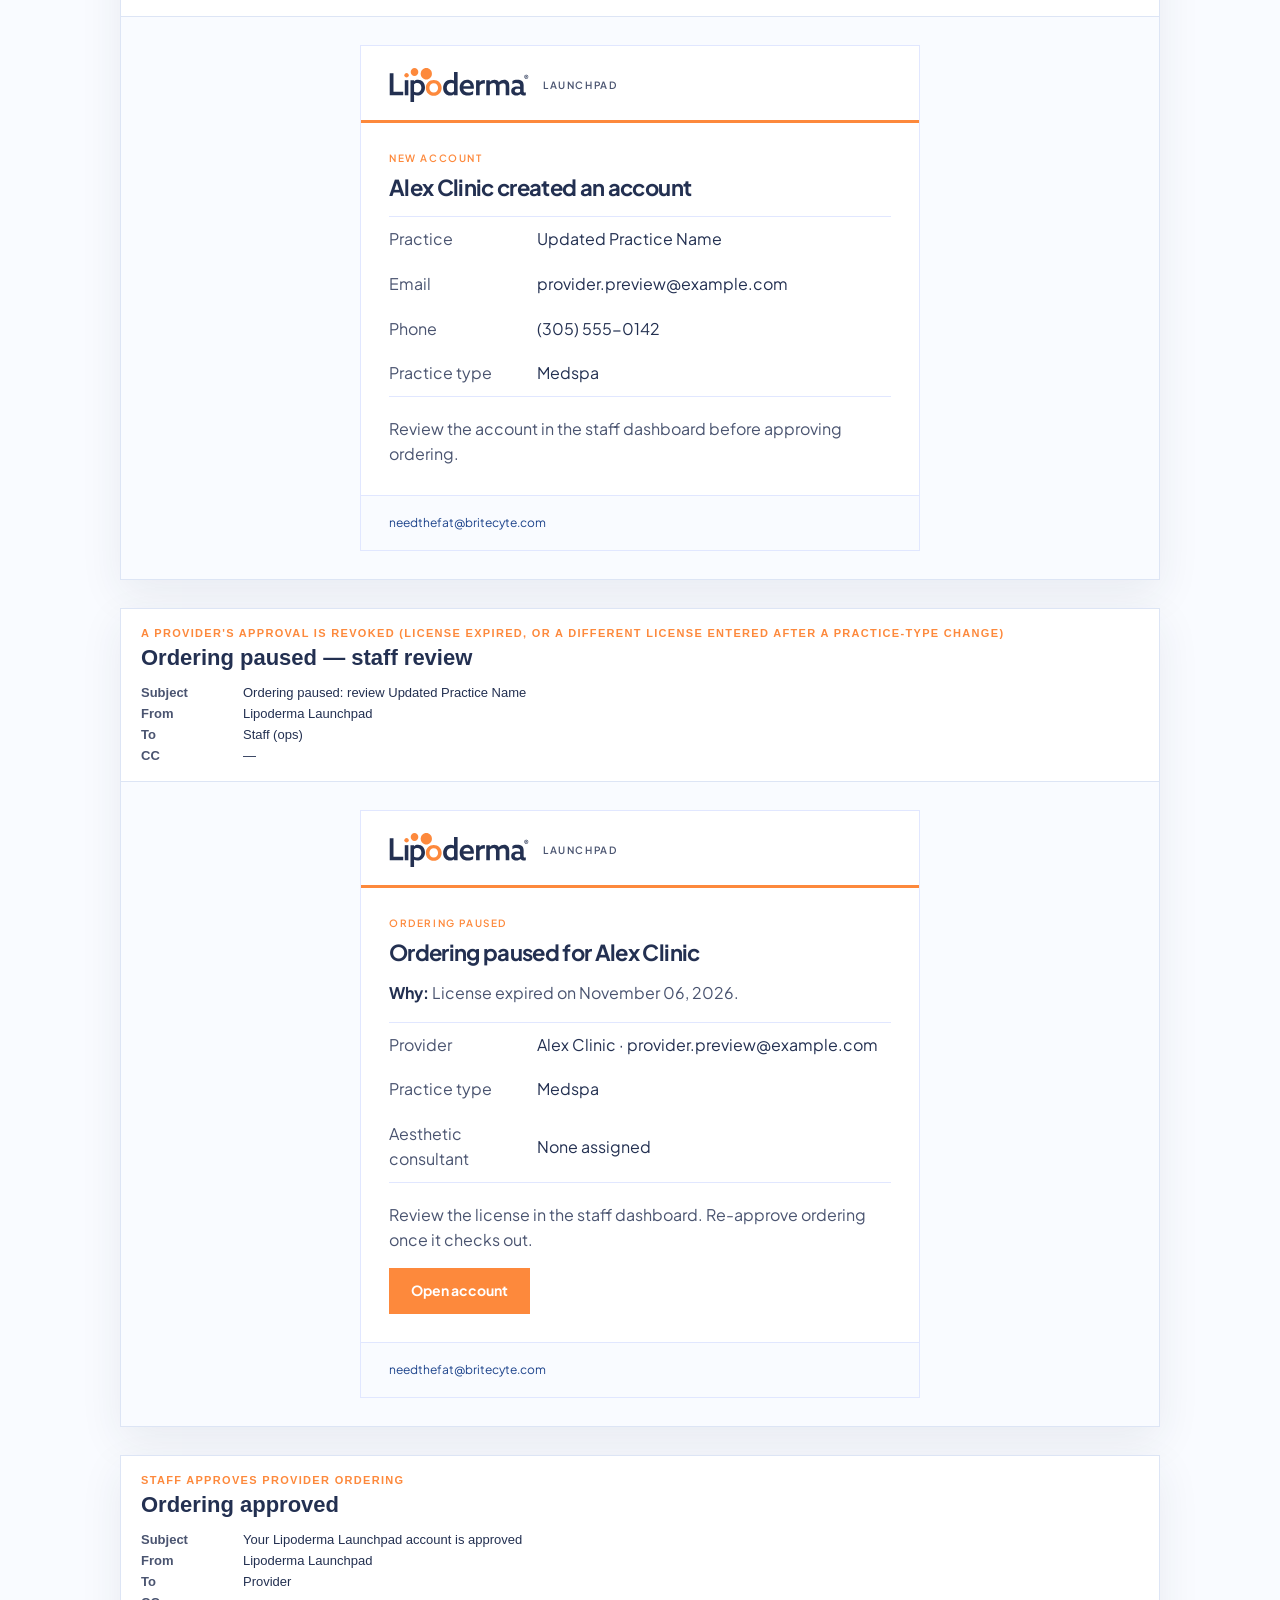
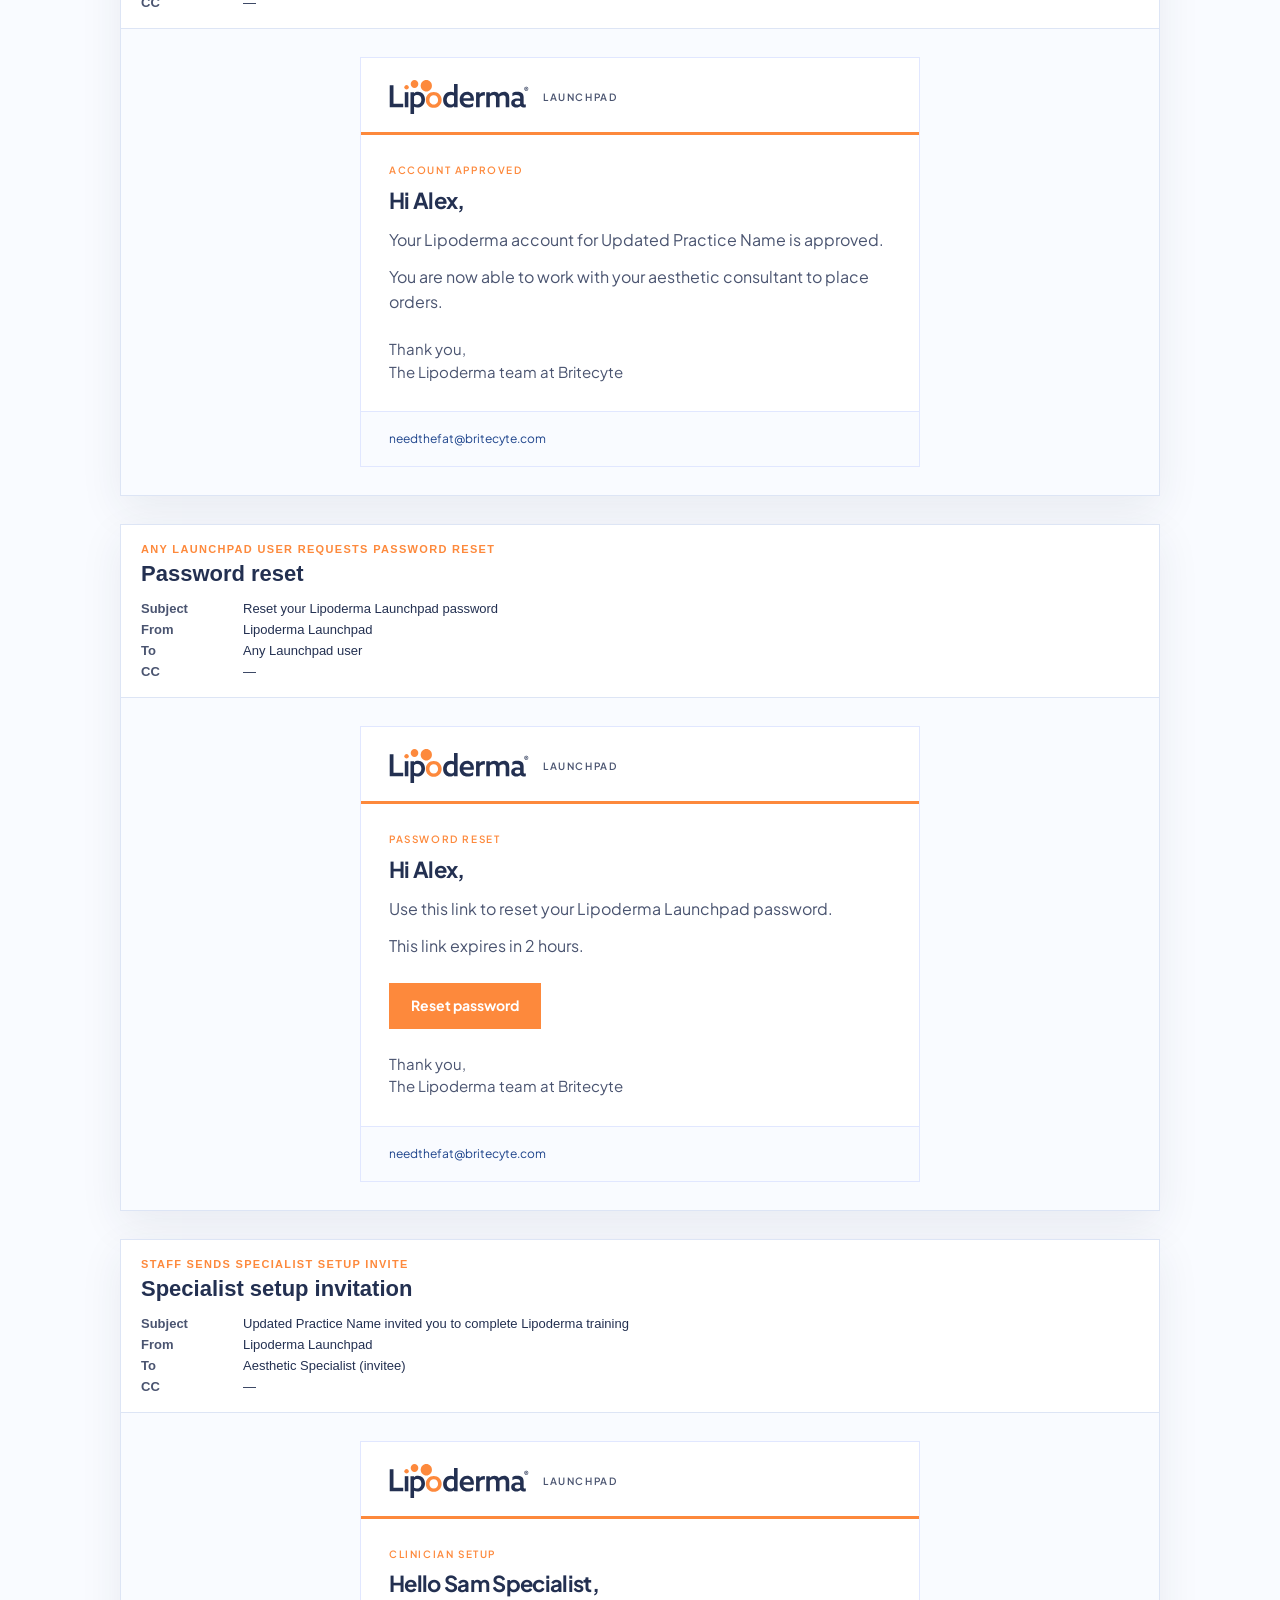
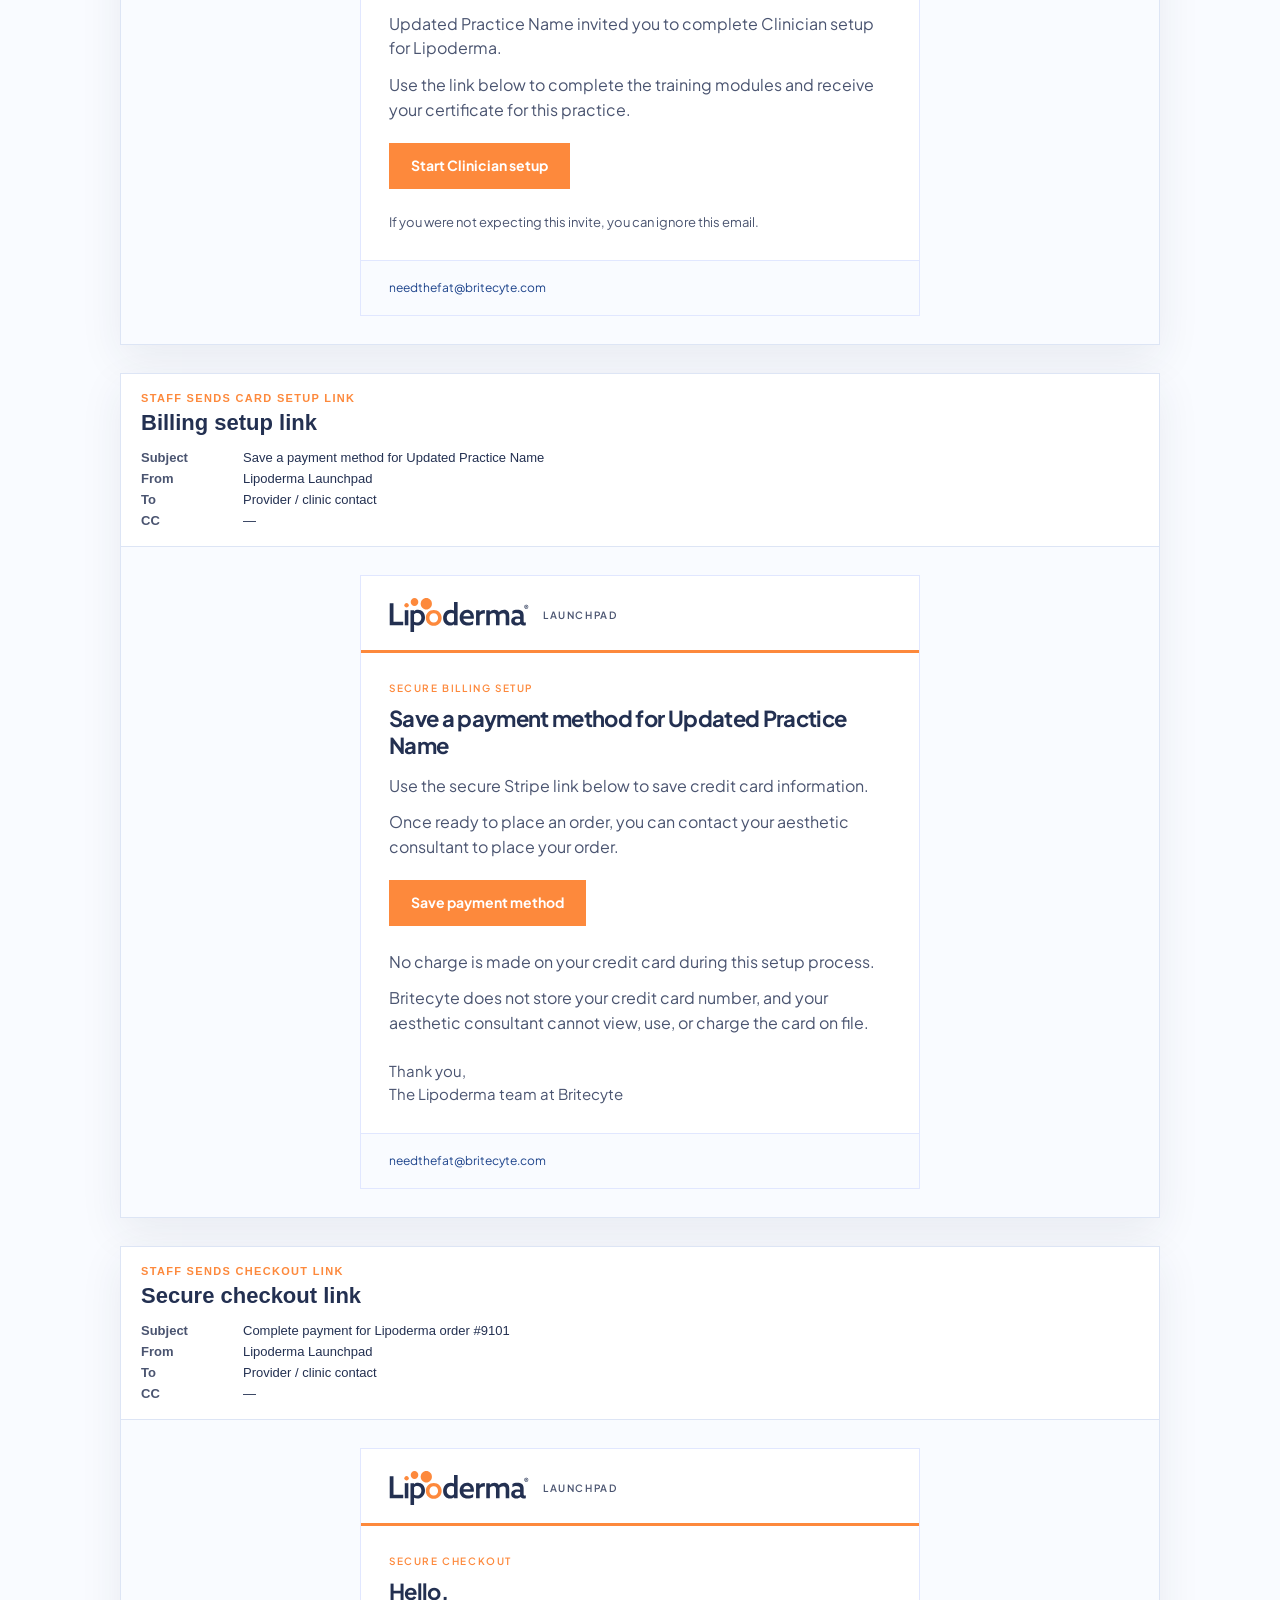
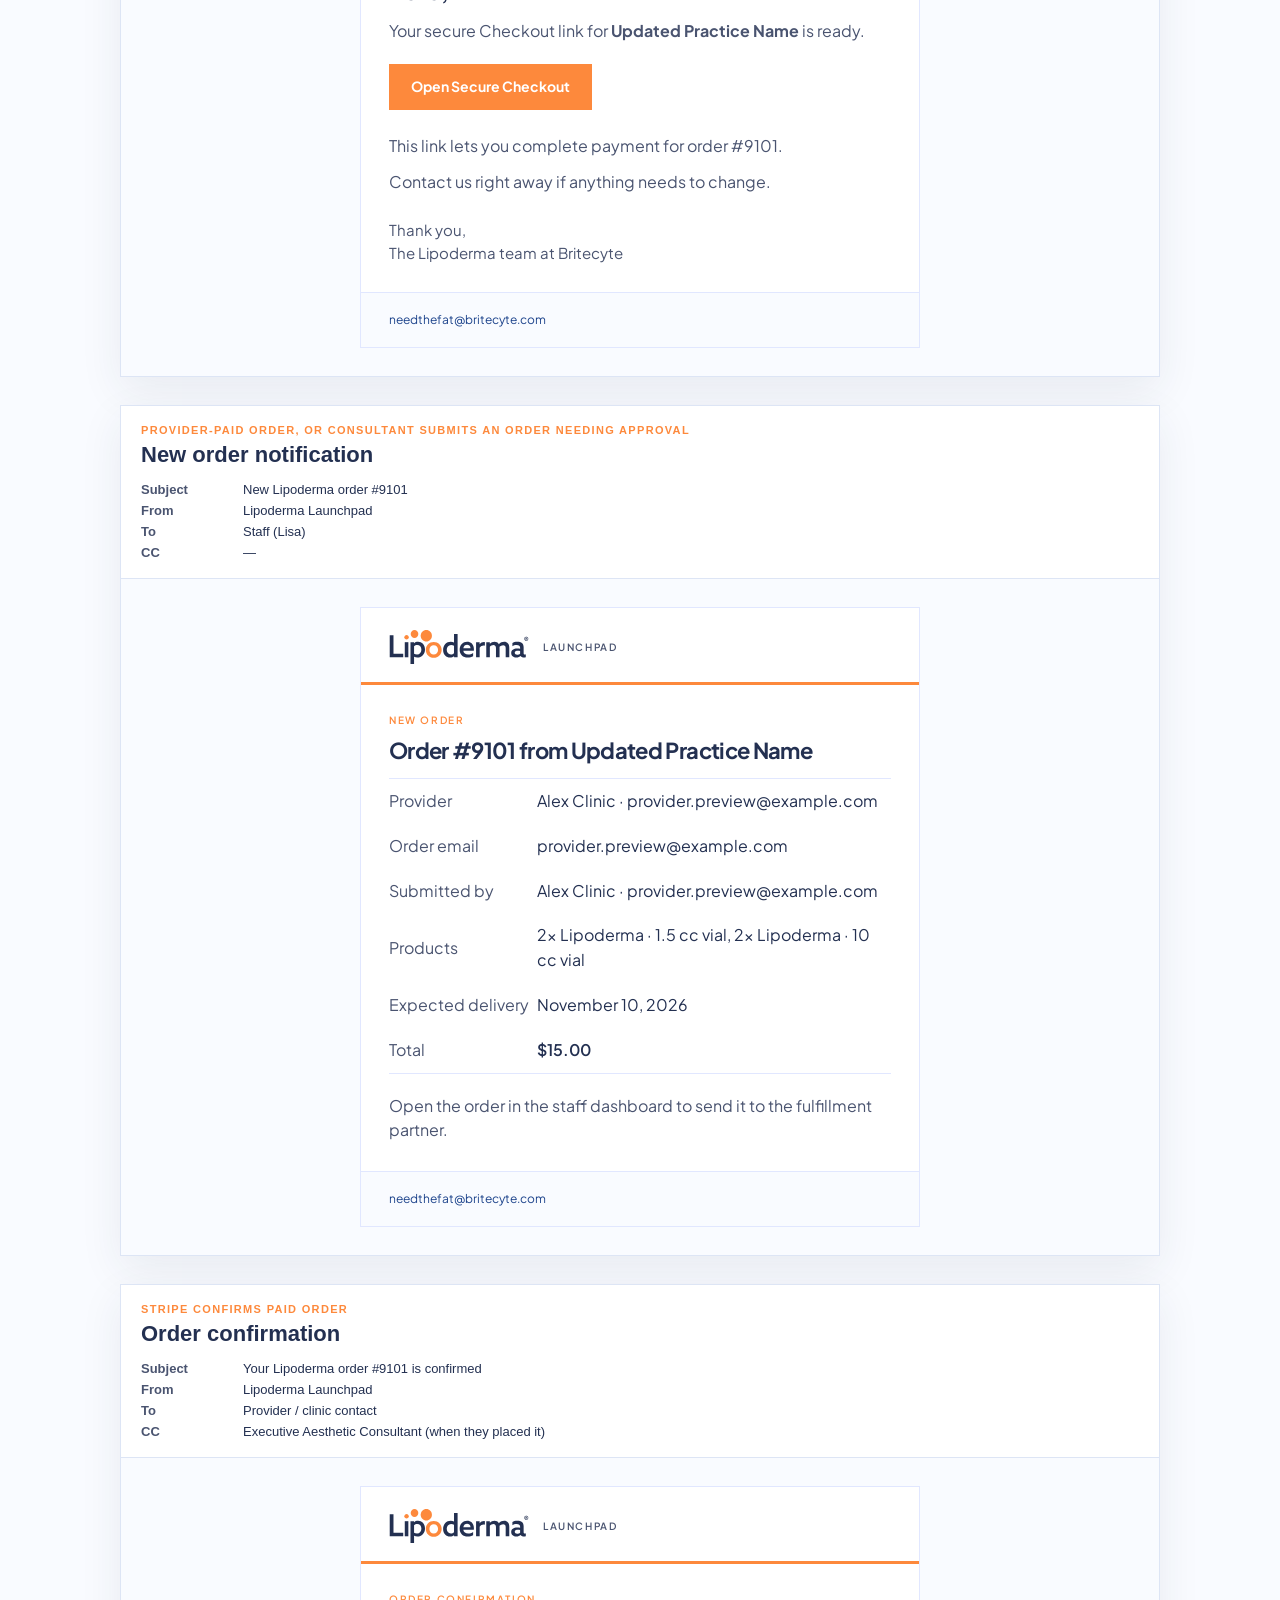
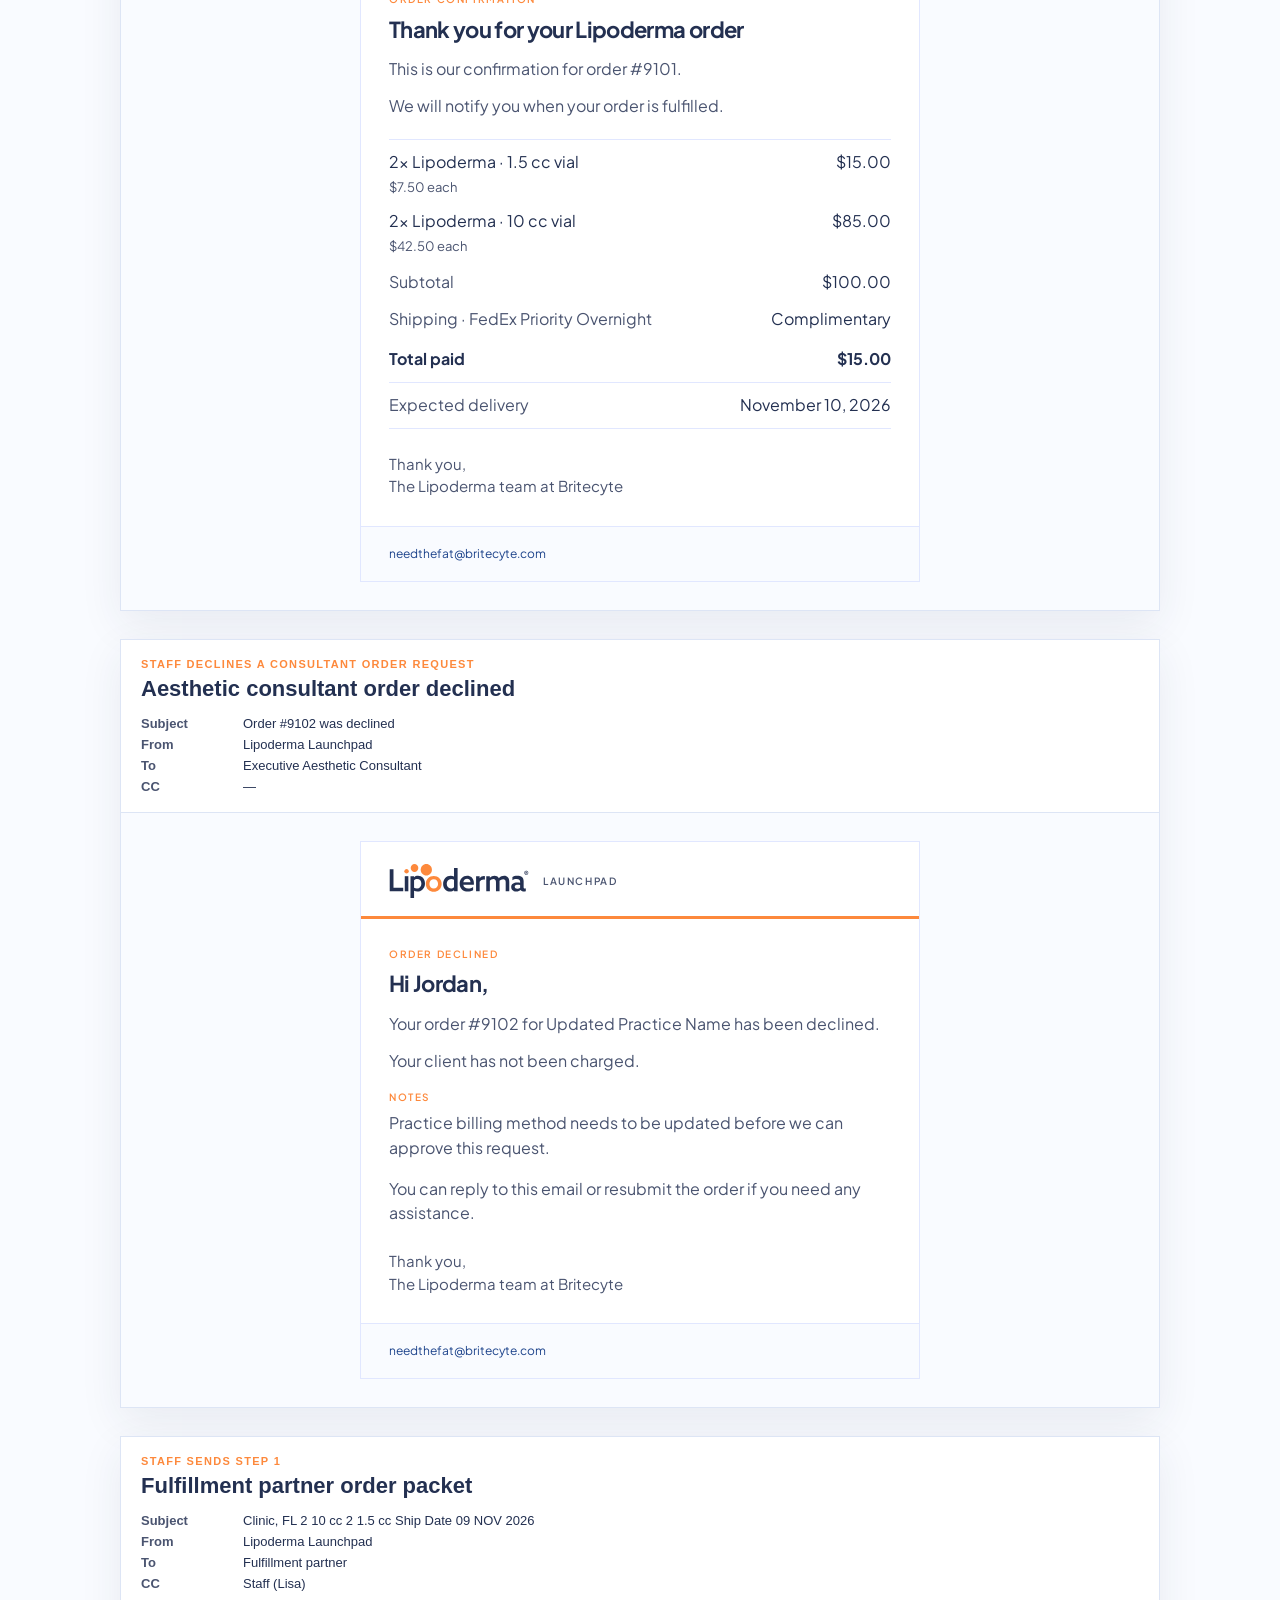
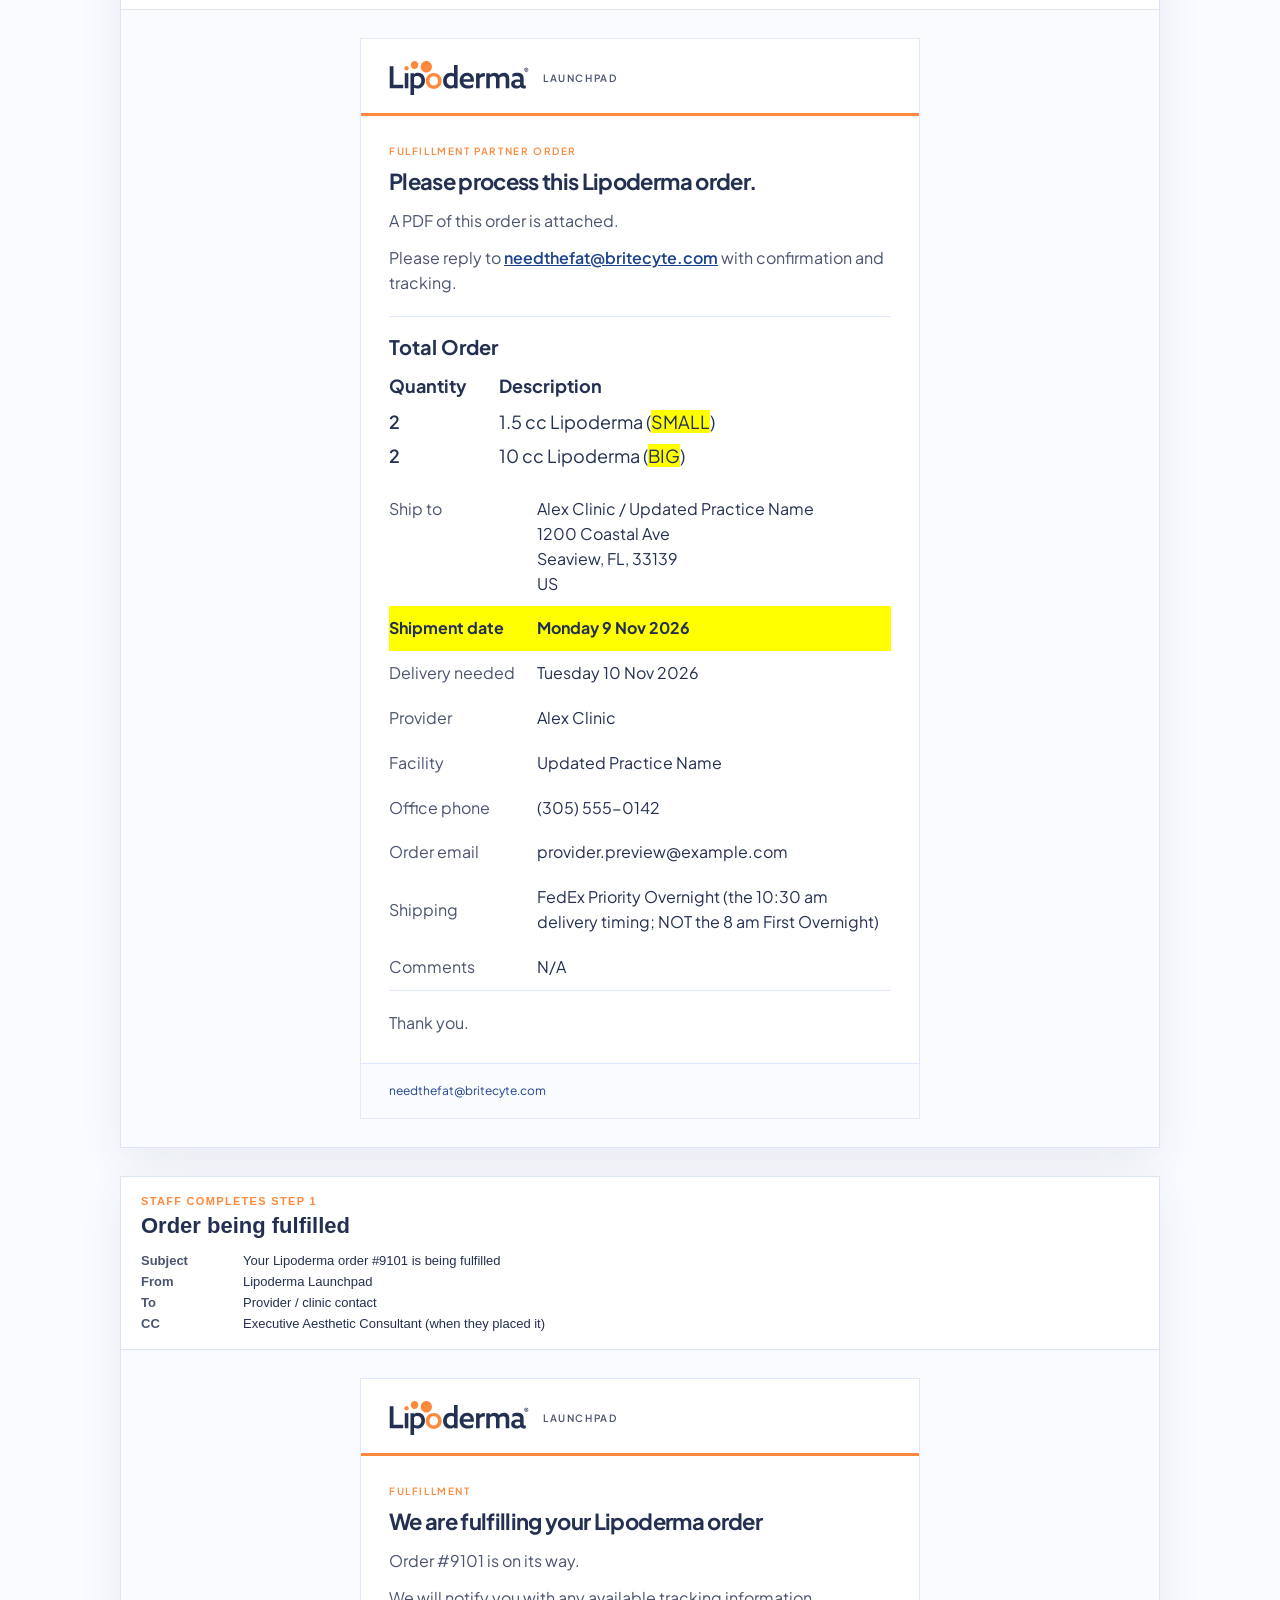
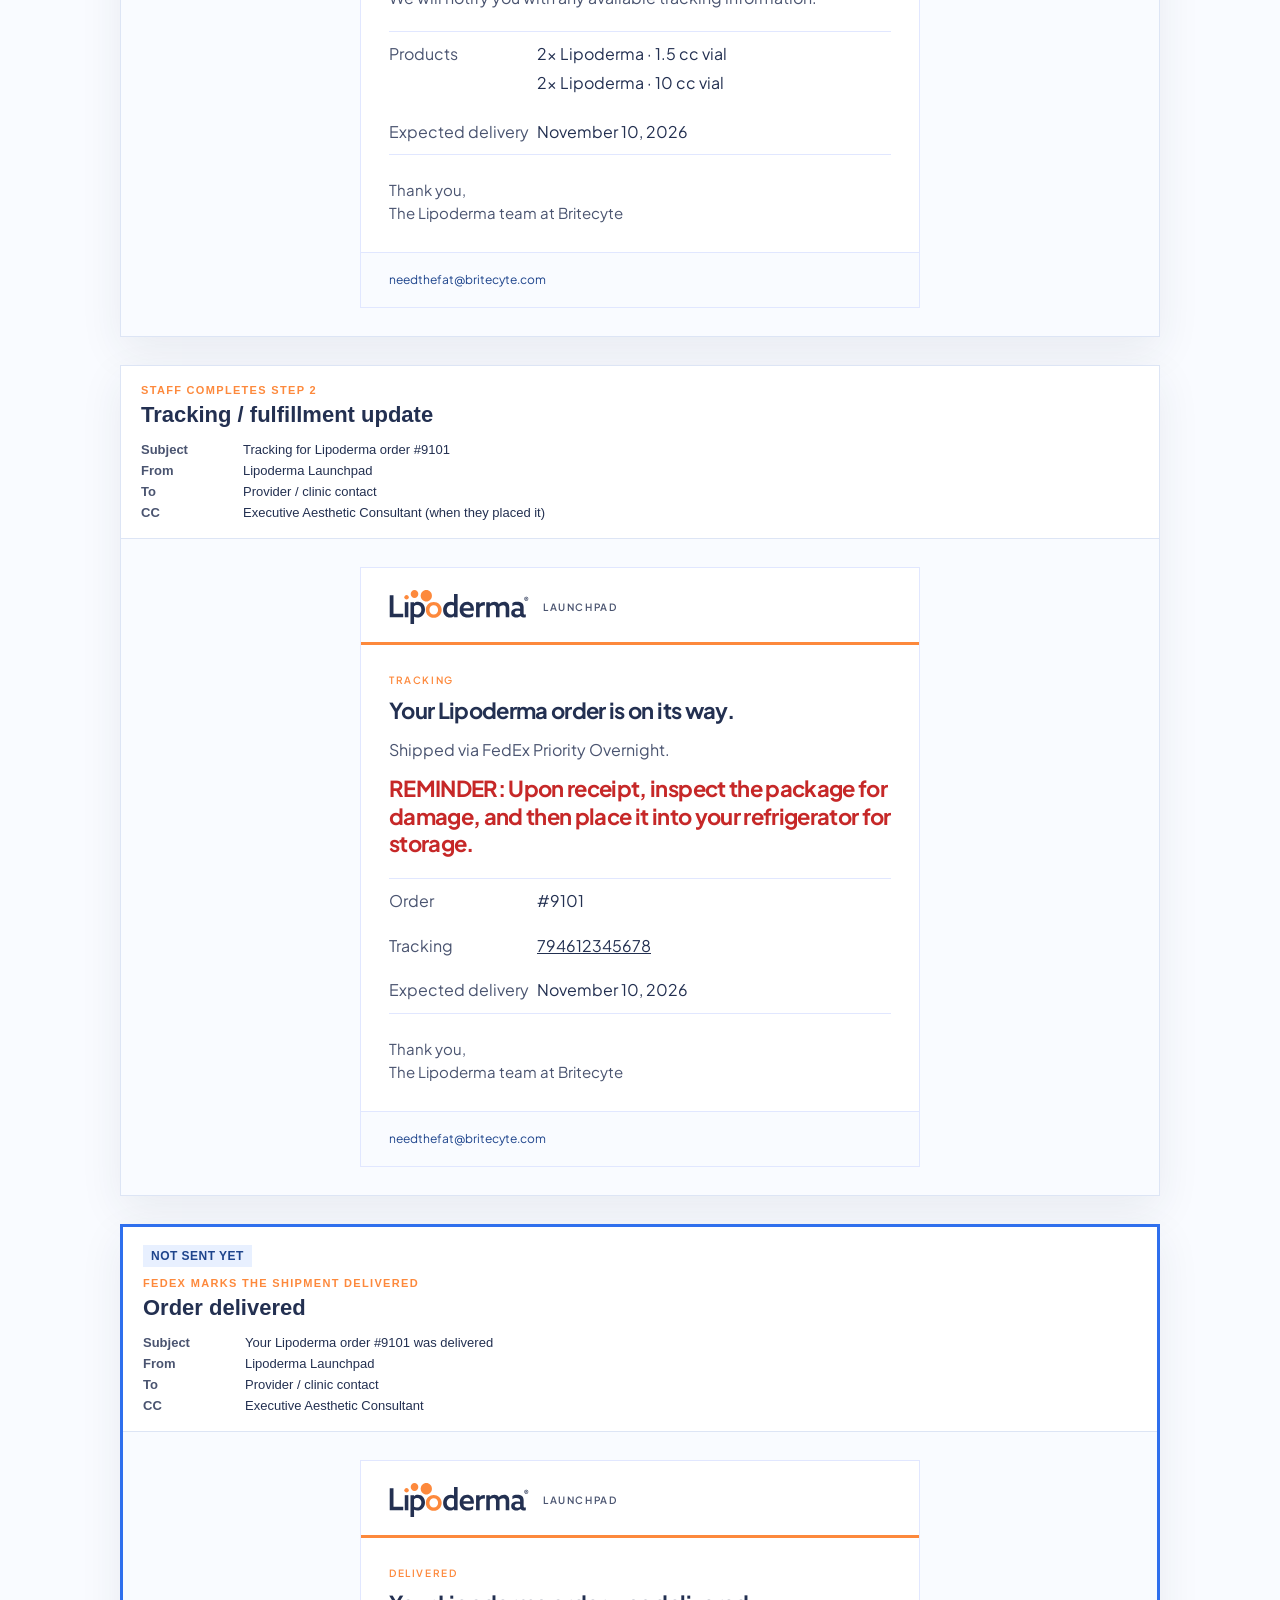
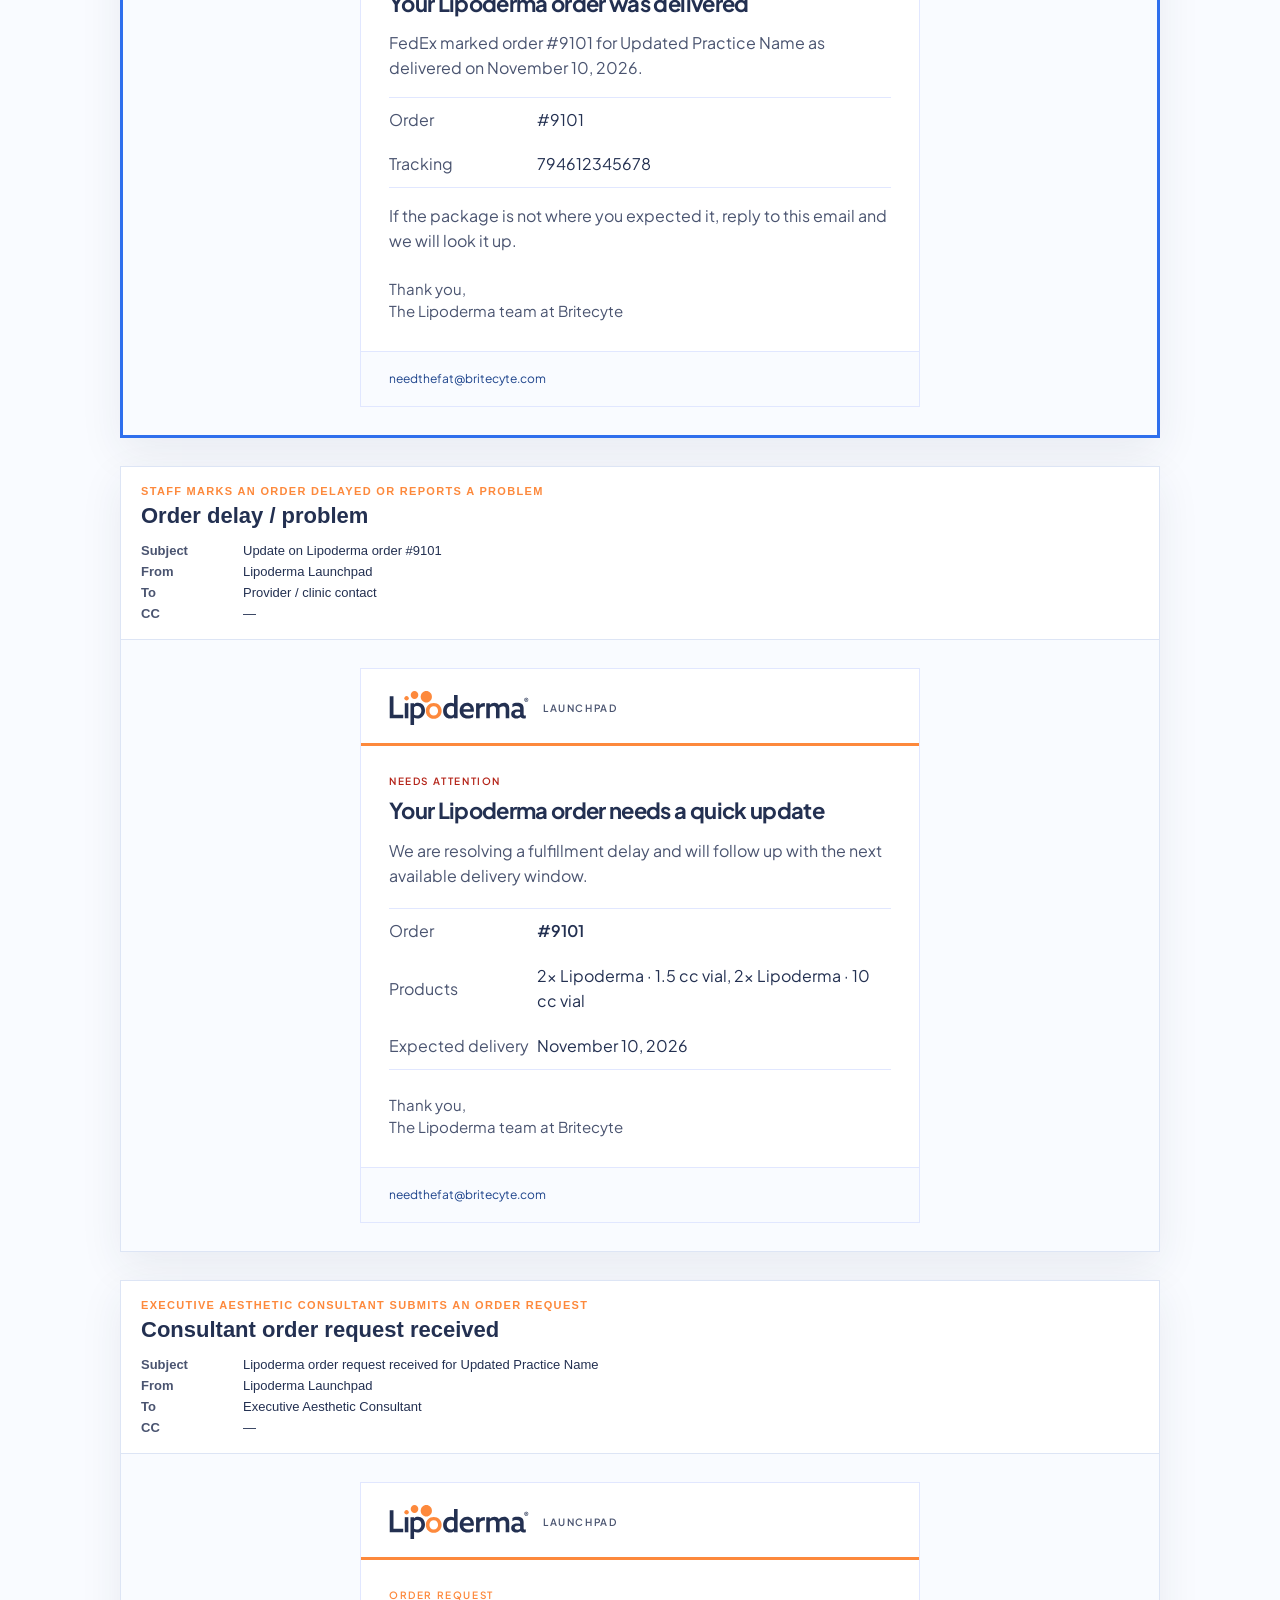
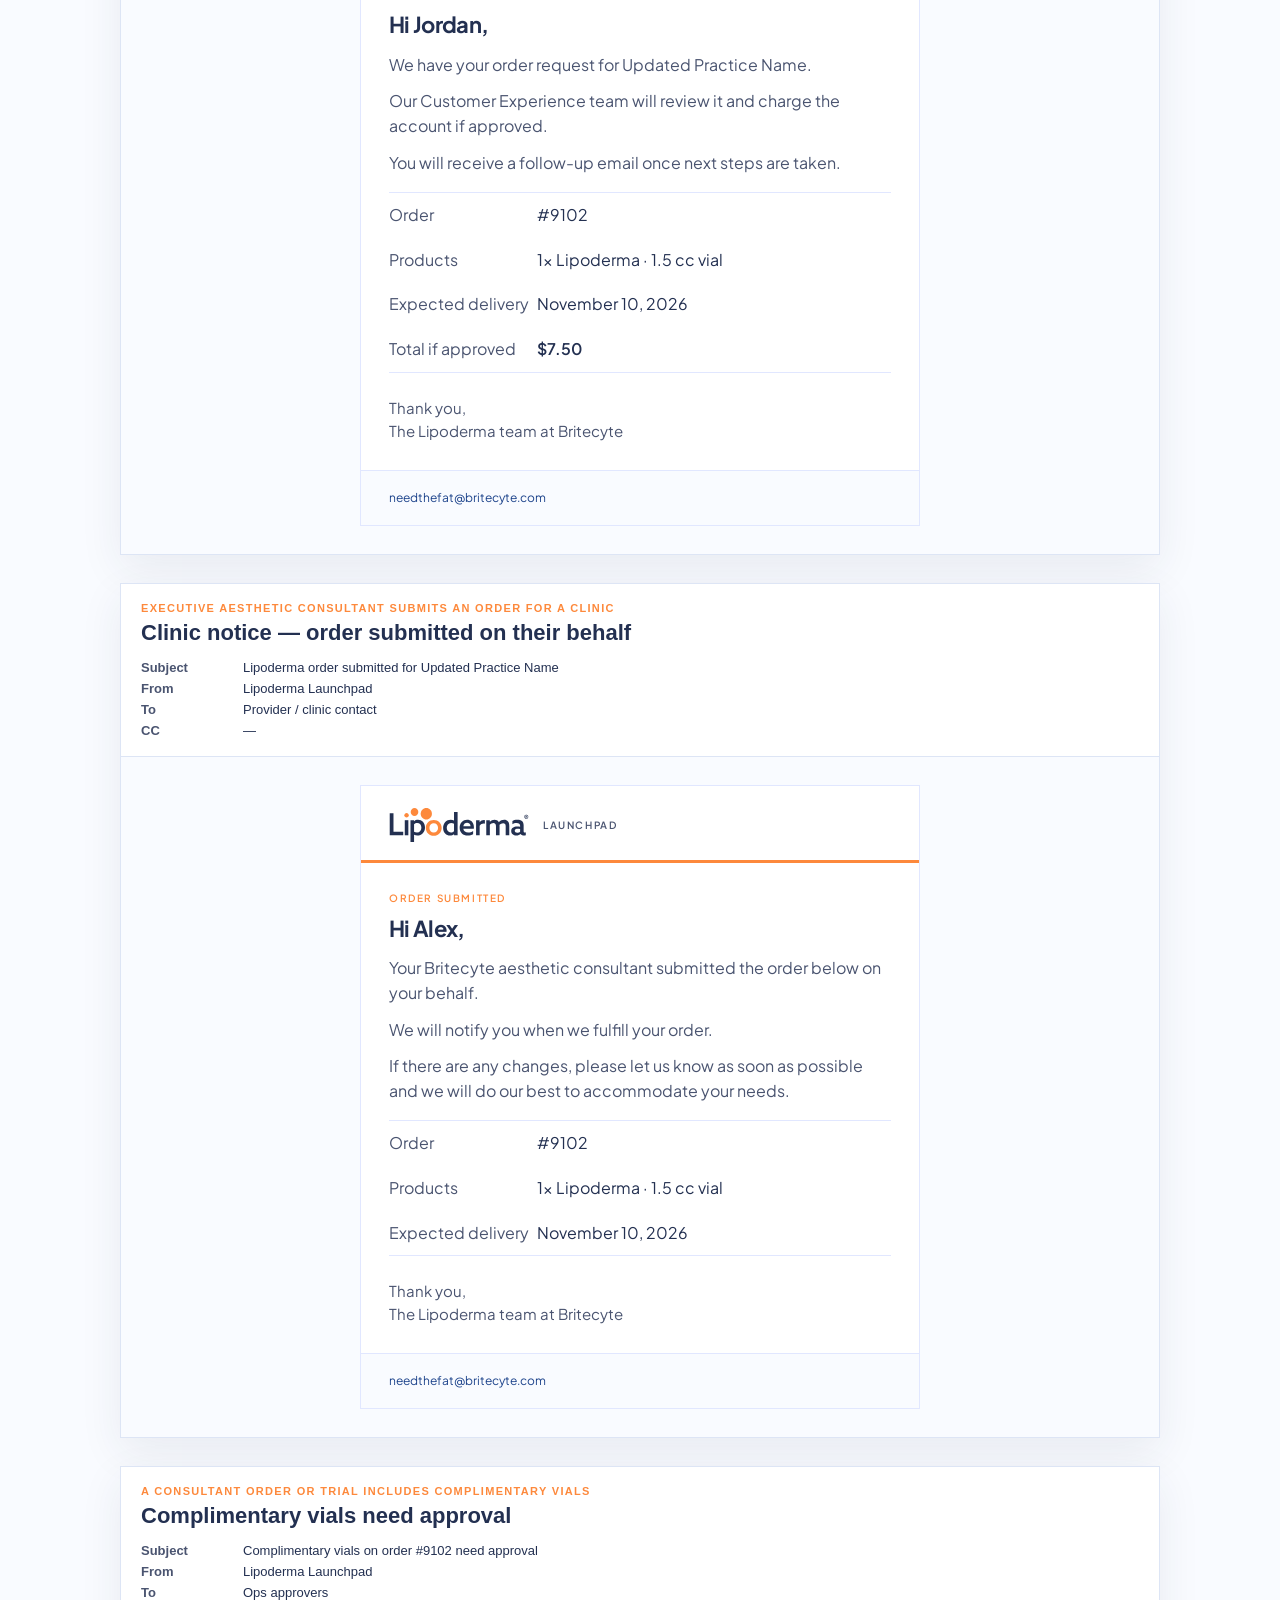
==== commit 9896f911: "Show the fulfillment email ship date in the subject and highlighted in the body." ====
--- a/index.html
+++ b/index.html
@@ -261,7 +261,7 @@
               <td style="background-color:#ffffff;padding:28px;font-family:'Plus Jakarta Sans',Arial,Helvetica,sans-serif;color:#233051;font-size:16px;line-height:1.55;">
                 <p style="margin:0 0 8px;font-size:10px;font-weight:600;letter-spacing:0.16em;text-transform:uppercase;color:#fd893c;">Ordering paused</p>
 <p style="margin:0 0 14px;font-size:22px;font-weight:700;letter-spacing:-0.03em;line-height:1.25;color:#233051;">Ordering paused for Alex Clinic</p>
-<p style="margin:0 0 16px;color:#4a5470;"><strong style="color:#233051;">Why:</strong> License expired on October 29, 2026.</p>
+<p style="margin:0 0 16px;color:#4a5470;"><strong style="color:#233051;">Why:</strong> License expired on November 06, 2026.</p>
 <table role="presentation" width="100%" cellspacing="0" cellpadding="0" border="0" style="border-top:1px solid #e1e7ff;border-bottom:1px solid #e1e7ff;">
   <tr>
     <td style="padding:10px 0;color:#4a5470;width:148px;">Provider</td>
@@ -280,7 +280,7 @@
   <table role="presentation" cellspacing="0" cellpadding="0" border="0" style="margin-top:16px;">
   <tr>
     <td style="background-color:#fd893c;">
-      <a href="/staff/providers/456" style="display:inline-block;padding:12px 22px;font-family:'Plus Jakarta Sans',Arial,Helvetica,sans-serif;font-size:14px;font-weight:700;color:#ffffff;text-decoration:none;">Open account</a>
+      <a href="/staff/providers/459" style="display:inline-block;padding:12px 22px;font-family:'Plus Jakarta Sans',Arial,Helvetica,sans-serif;font-size:14px;font-weight:700;color:#ffffff;text-decoration:none;">Open account</a>
     </td>
   </tr>
 </table>
@@ -744,7 +744,7 @@
   </tr>
   <tr>
     <td style="padding:10px 0;color:#4a5470;">Expected delivery</td>
-    <td style="padding:10px 0;color:#233051;">November 03, 2026</td>
+    <td style="padding:10px 0;color:#233051;">November 10, 2026</td>
   </tr>
   <tr>
     <td style="padding:10px 0;color:#4a5470;">Total</td>
@@ -850,7 +850,7 @@
   </tr>
     <tr>
       <td style="padding:10px 12px 10px 0;color:#4a5470;border-top:1px solid #e1e7ff;">Expected delivery</td>
-      <td style="padding:10px 0;color:#233051;text-align:right;border-top:1px solid #e1e7ff;">November 03, 2026</td>
+      <td style="padding:10px 0;color:#233051;text-align:right;border-top:1px solid #e1e7ff;">November 10, 2026</td>
     </tr>
 </table>
 
@@ -953,7 +953,7 @@
     <p class="eyebrow">Staff sends Step 1</p>
     <h2>Fulfillment partner order packet</h2>
     <dl>
-      <dt>Subject</dt><dd>Clinic FL 2 10 cc 2 1.5 cc ORDER 29 OCT 2026</dd>
+      <dt>Subject</dt><dd>Clinic, FL 2 10 cc 2 1.5 cc Ship Date 09 NOV 2026</dd>
       <dt>From</dt><dd>Lipoderma Launchpad</dd>
       <dt>To</dt><dd>Fulfillment partner</dd>
       <dt>CC</dt><dd>Staff (Lisa)</dd>
@@ -1007,12 +1007,12 @@
     <td style="padding:10px 0;color:#233051;">Alex Clinic / Updated Practice Name<br>1200 Coastal Ave<br>Seaview, FL, 33139<br>US</td>
   </tr>
   <tr>
-    <td style="padding:10px 0;color:#4a5470;">Shipment date</td>
-    <td style="padding:10px 0;color:#233051;">Monday 2 Nov 2026</td>
+    <td style="padding:10px 0;background-color:#ffff00;color:#233051;font-weight:700;">Shipment date</td>
+    <td style="padding:10px 0;background-color:#ffff00;color:#233051;font-weight:700;">Monday 9 Nov 2026</td>
   </tr>
   <tr>
     <td style="padding:10px 0;color:#4a5470;">Delivery needed</td>
-    <td style="padding:10px 0;color:#233051;">Tuesday 3 Nov 2026</td>
+    <td style="padding:10px 0;color:#233051;">Tuesday 10 Nov 2026</td>
   </tr>
   <tr>
     <td style="padding:10px 0;color:#4a5470;">Provider</td>
@@ -1120,7 +1120,7 @@
   </tr>
     <tr>
       <td style="padding:10px 0;color:#4a5470;">Expected delivery</td>
-      <td style="padding:10px 0;color:#233051;">November 03, 2026</td>
+      <td style="padding:10px 0;color:#233051;">November 10, 2026</td>
     </tr>
 </table>
 <p style="margin:24px 0 0;font-size:15px;line-height:1.5;color:#4a5470;">Thank you,<br>The Lipoderma team at Britecyte</p>
@@ -1204,7 +1204,7 @@
     </tr>
     <tr>
       <td style="padding:10px 0;color:#4a5470;">Expected delivery</td>
-      <td style="padding:10px 0;color:#233051;">November 03, 2026</td>
+      <td style="padding:10px 0;color:#233051;">November 10, 2026</td>
     </tr>
 </table>
 <p style="margin:24px 0 0;font-size:15px;line-height:1.5;color:#4a5470;">Thank you,<br>The Lipoderma team at Britecyte</p>
@@ -1273,7 +1273,7 @@
                 <p style="margin:0 0 8px;font-size:10px;font-weight:600;letter-spacing:0.16em;text-transform:uppercase;color:#fd893c;">Delivered</p>
 <p style="margin:0 0 14px;font-size:22px;font-weight:700;letter-spacing:-0.03em;line-height:1.25;color:#233051;">Your Lipoderma order was delivered</p>
 <p style="margin:0 0 16px;color:#4a5470;">
-  FedEx marked order #9101 for Updated Practice Name as delivered on November 03, 2026.
+  FedEx marked order #9101 for Updated Practice Name as delivered on November 10, 2026.
 </p>
 <table role="presentation" width="100%" cellspacing="0" cellpadding="0" border="0" style="border-top:1px solid #e1e7ff;border-bottom:1px solid #e1e7ff;">
   <tr>
@@ -1365,7 +1365,7 @@
   </tr>
     <tr>
       <td style="padding:10px 0;color:#4a5470;">Expected delivery</td>
-      <td style="padding:10px 0;color:#233051;">November 03, 2026</td>
+      <td style="padding:10px 0;color:#233051;">November 10, 2026</td>
     </tr>
 </table>
 <p style="margin:24px 0 0;font-size:15px;line-height:1.5;color:#4a5470;">Thank you,<br>The Lipoderma team at Britecyte</p>
@@ -1453,7 +1453,7 @@
   </tr>
     <tr>
       <td style="padding:10px 0;color:#4a5470;">Expected delivery</td>
-      <td style="padding:10px 0;color:#233051;">November 03, 2026</td>
+      <td style="padding:10px 0;color:#233051;">November 10, 2026</td>
     </tr>
   <tr>
     <td style="padding:10px 0;color:#4a5470;">Total if approved</td>
@@ -1545,7 +1545,7 @@
   </tr>
     <tr>
       <td style="padding:10px 0;color:#4a5470;">Expected delivery</td>
-      <td style="padding:10px 0;color:#233051;">November 03, 2026</td>
+      <td style="padding:10px 0;color:#233051;">November 10, 2026</td>
     </tr>
 </table>
 <p style="margin:24px 0 0;font-size:15px;line-height:1.5;color:#4a5470;">Thank you,<br>The Lipoderma team at Britecyte</p>
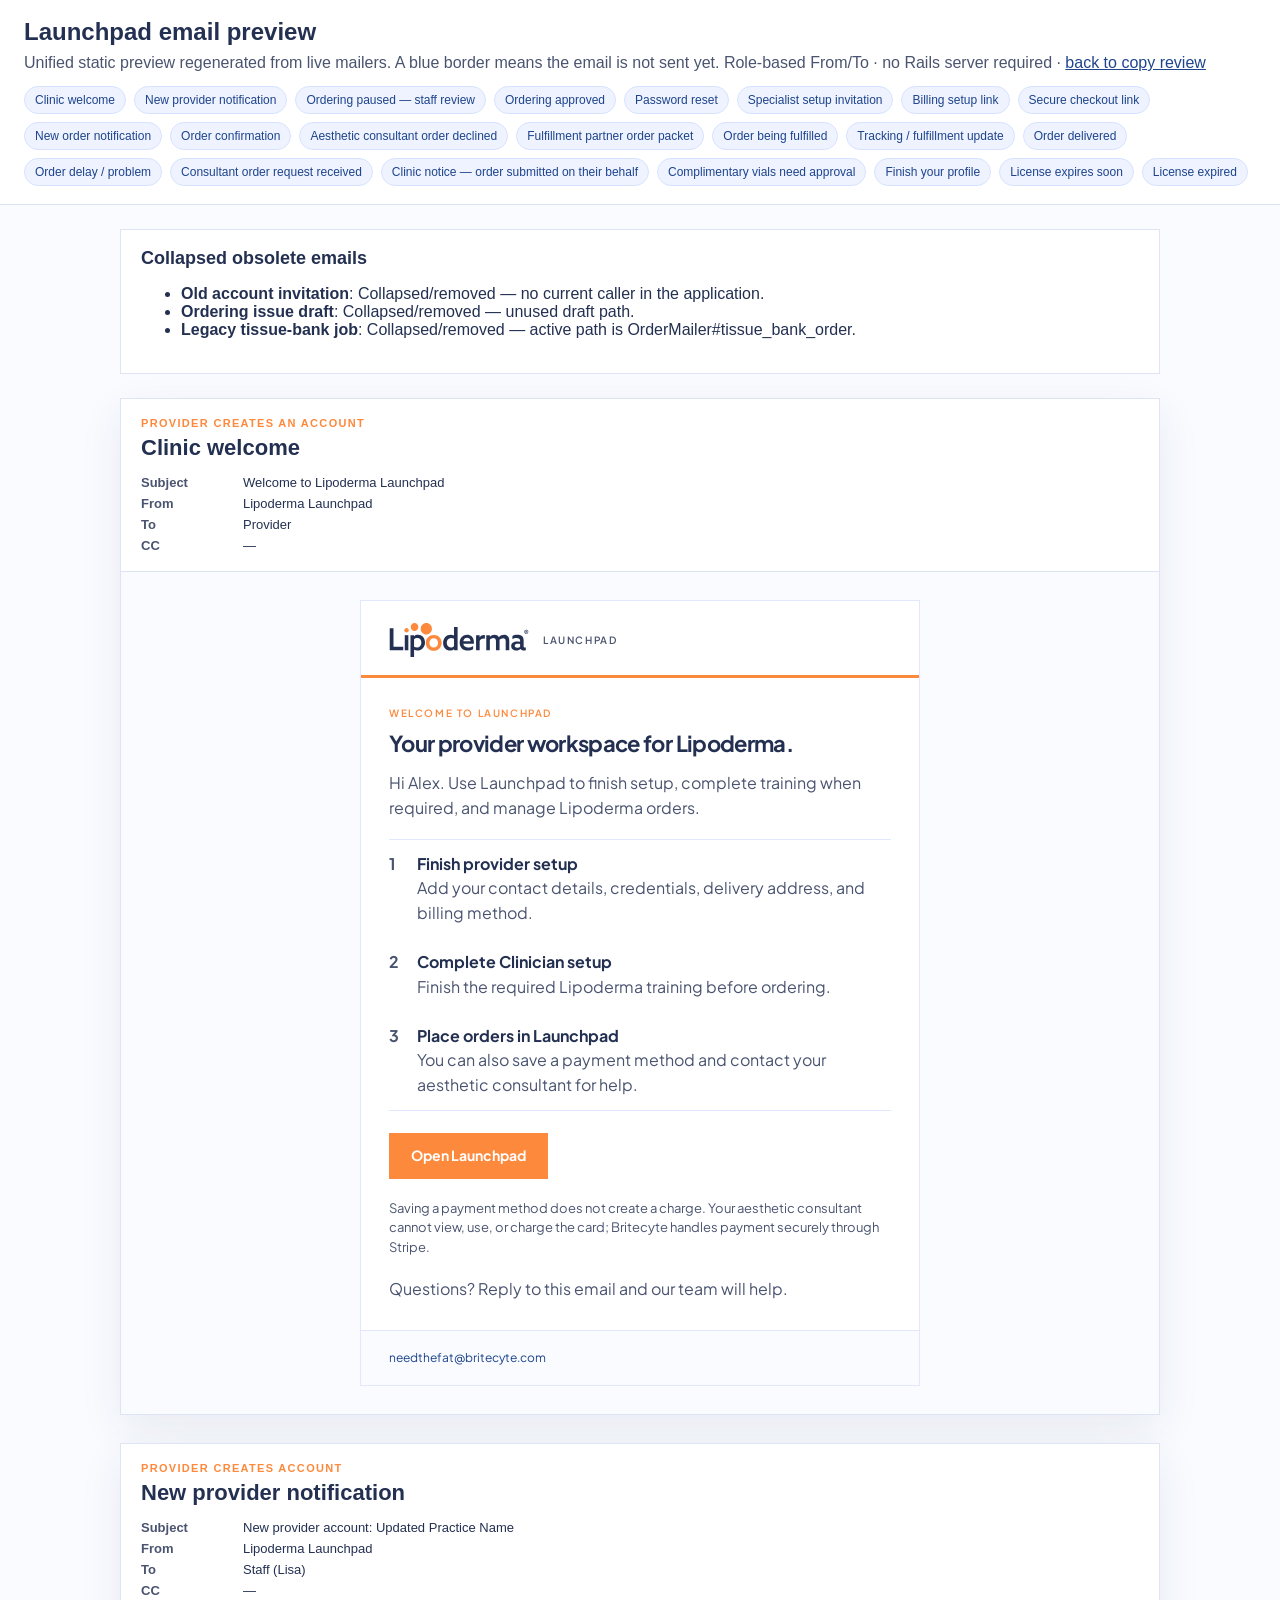
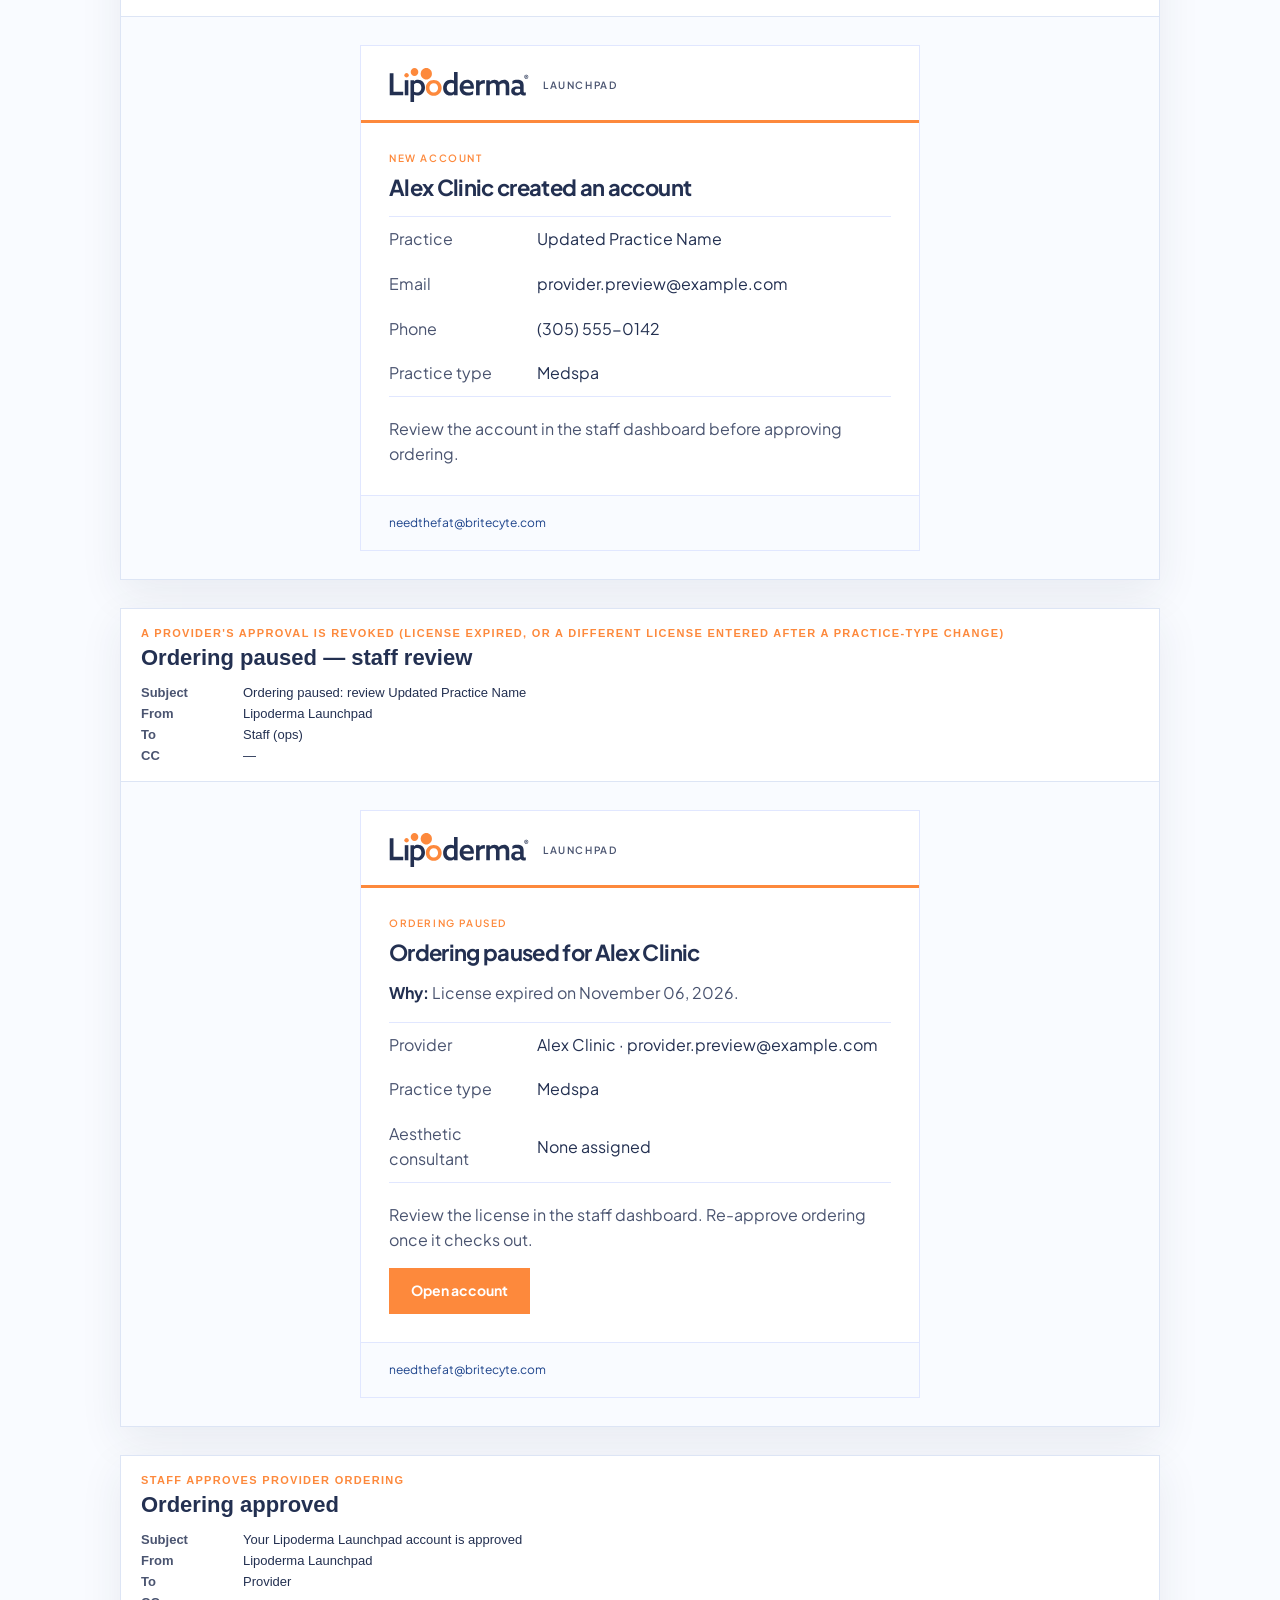
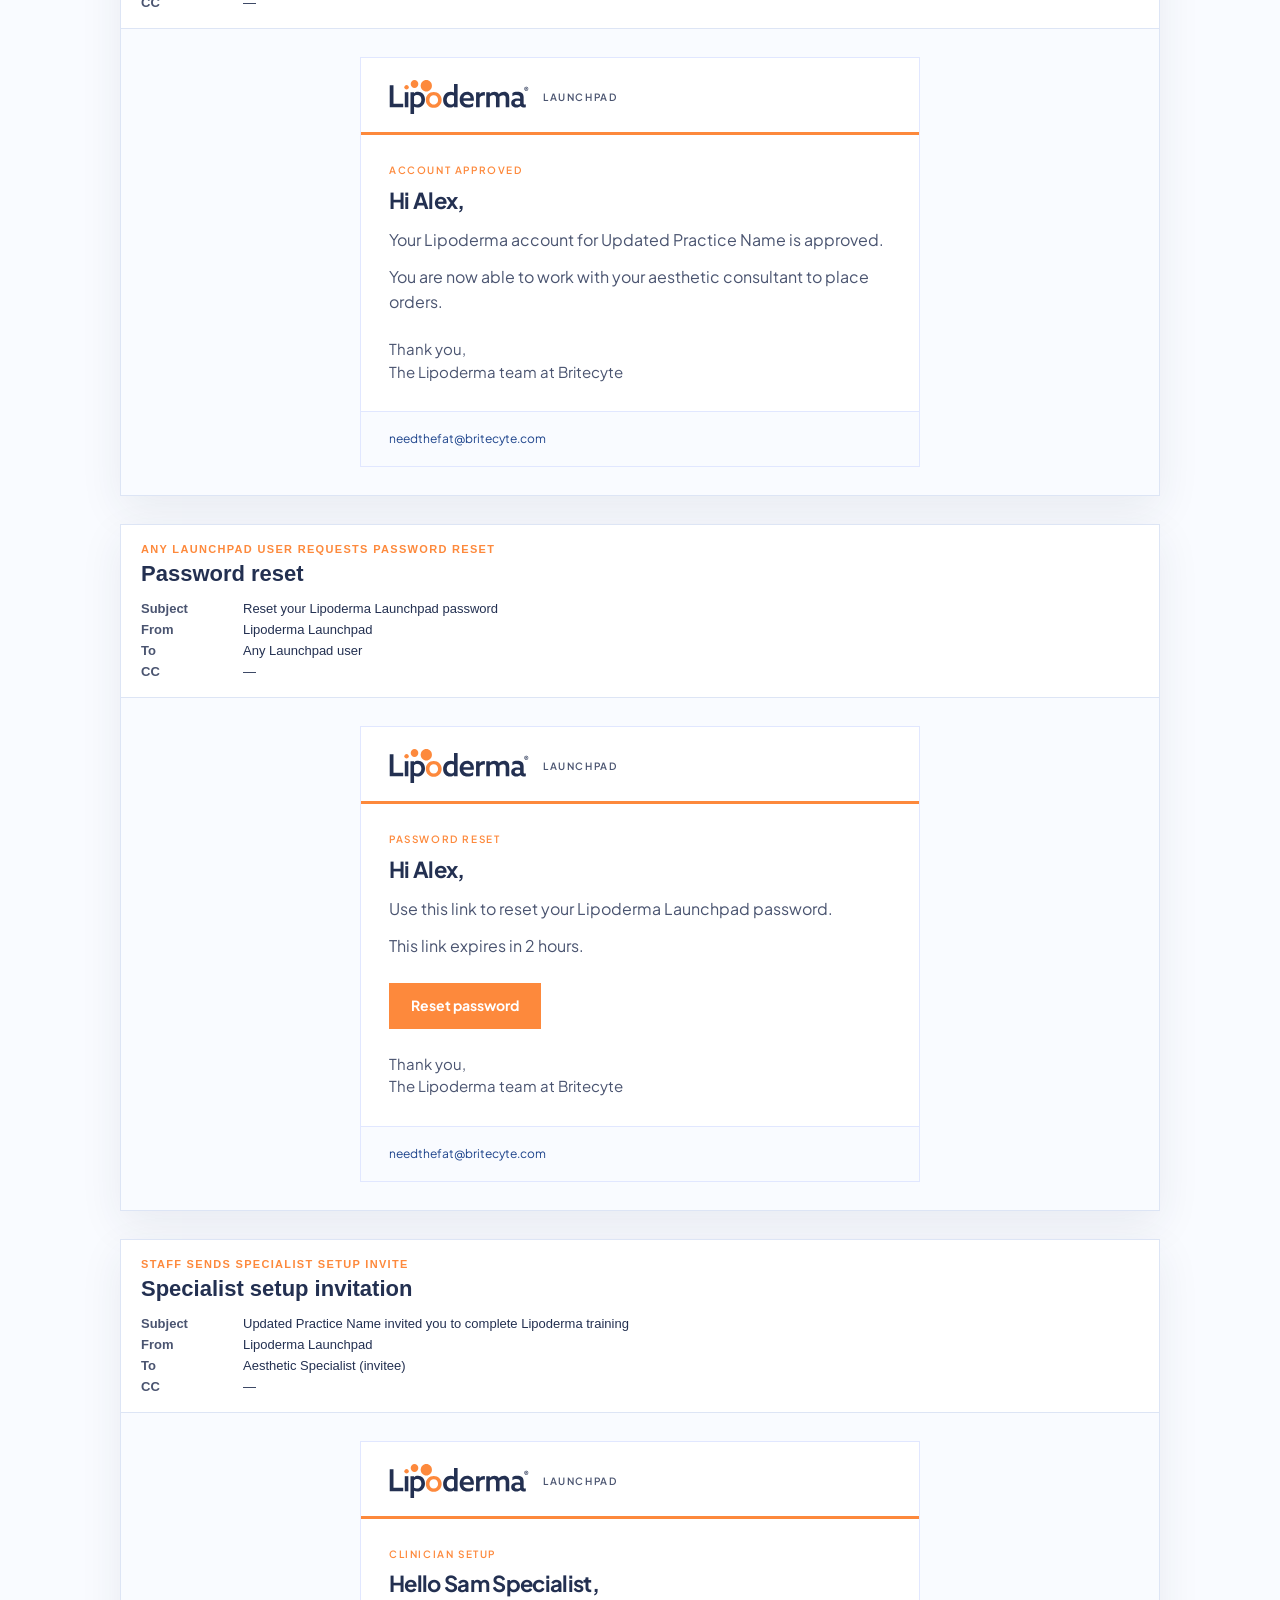
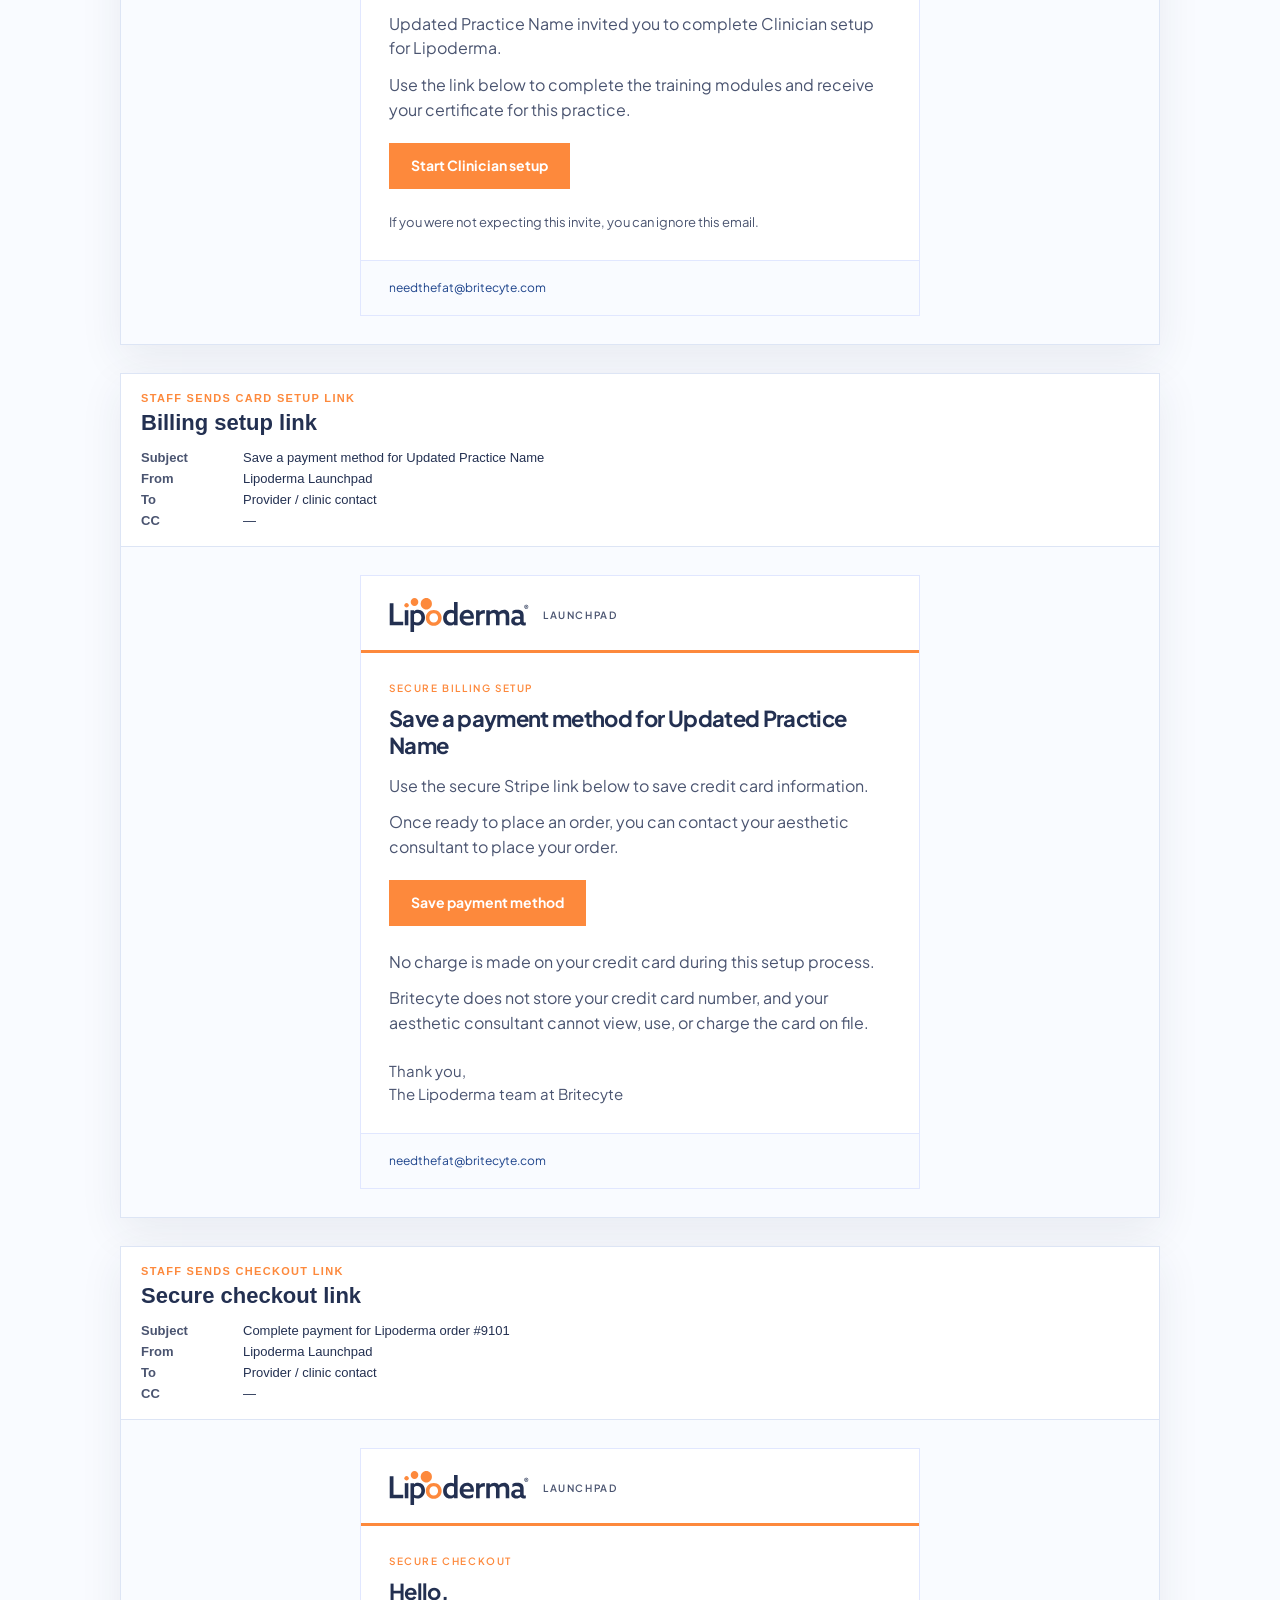
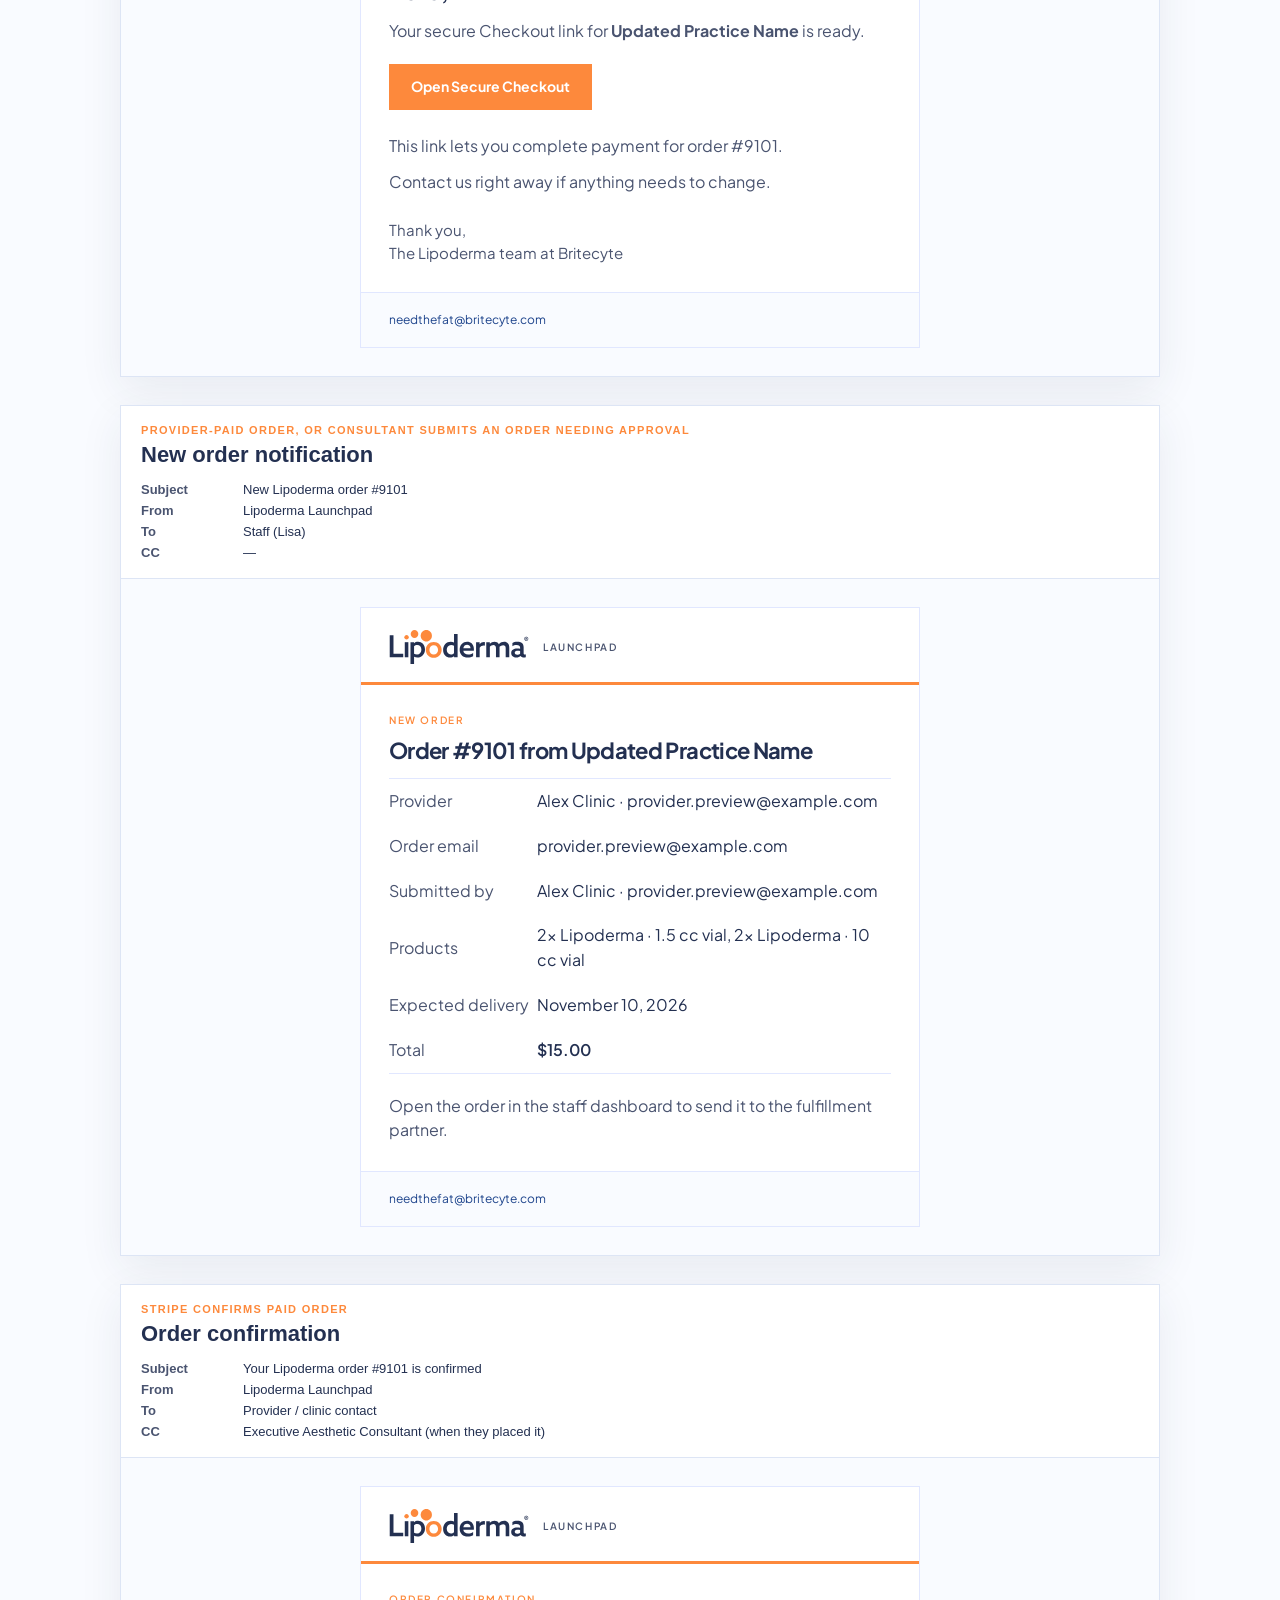
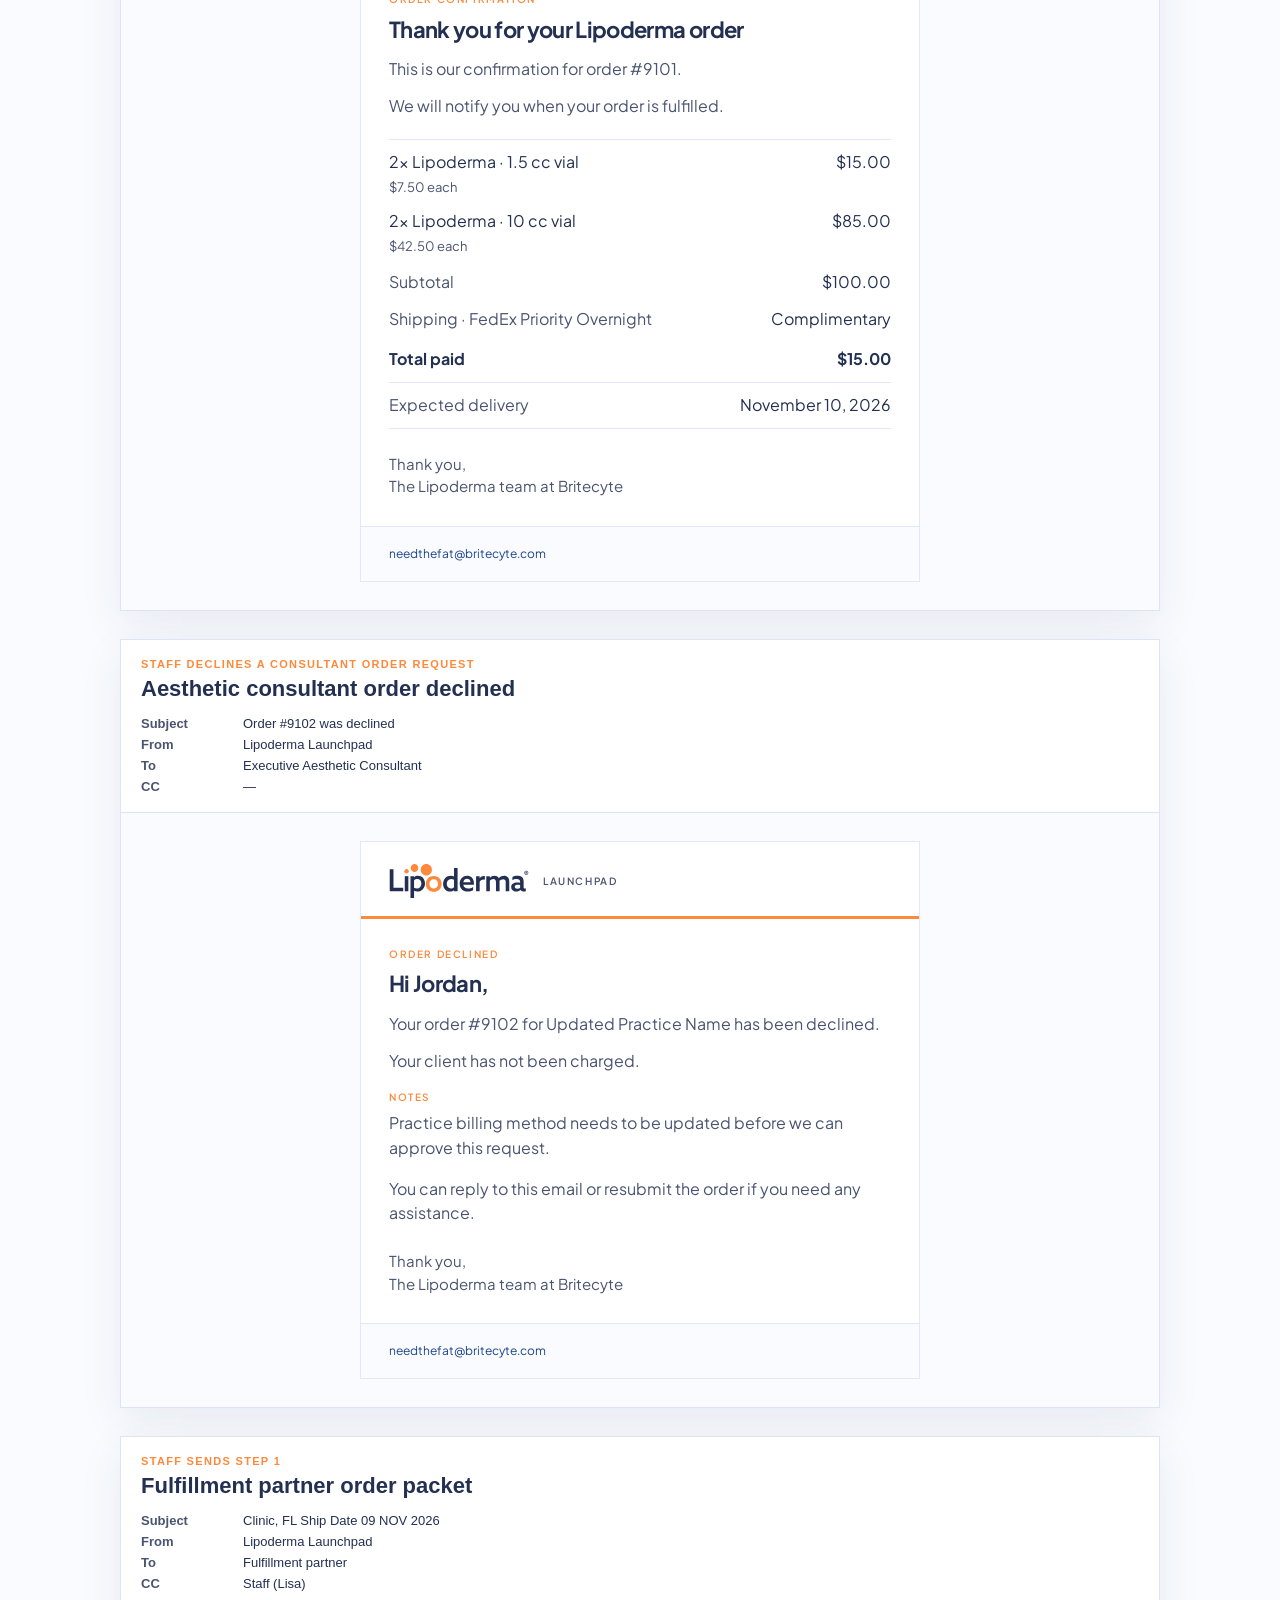
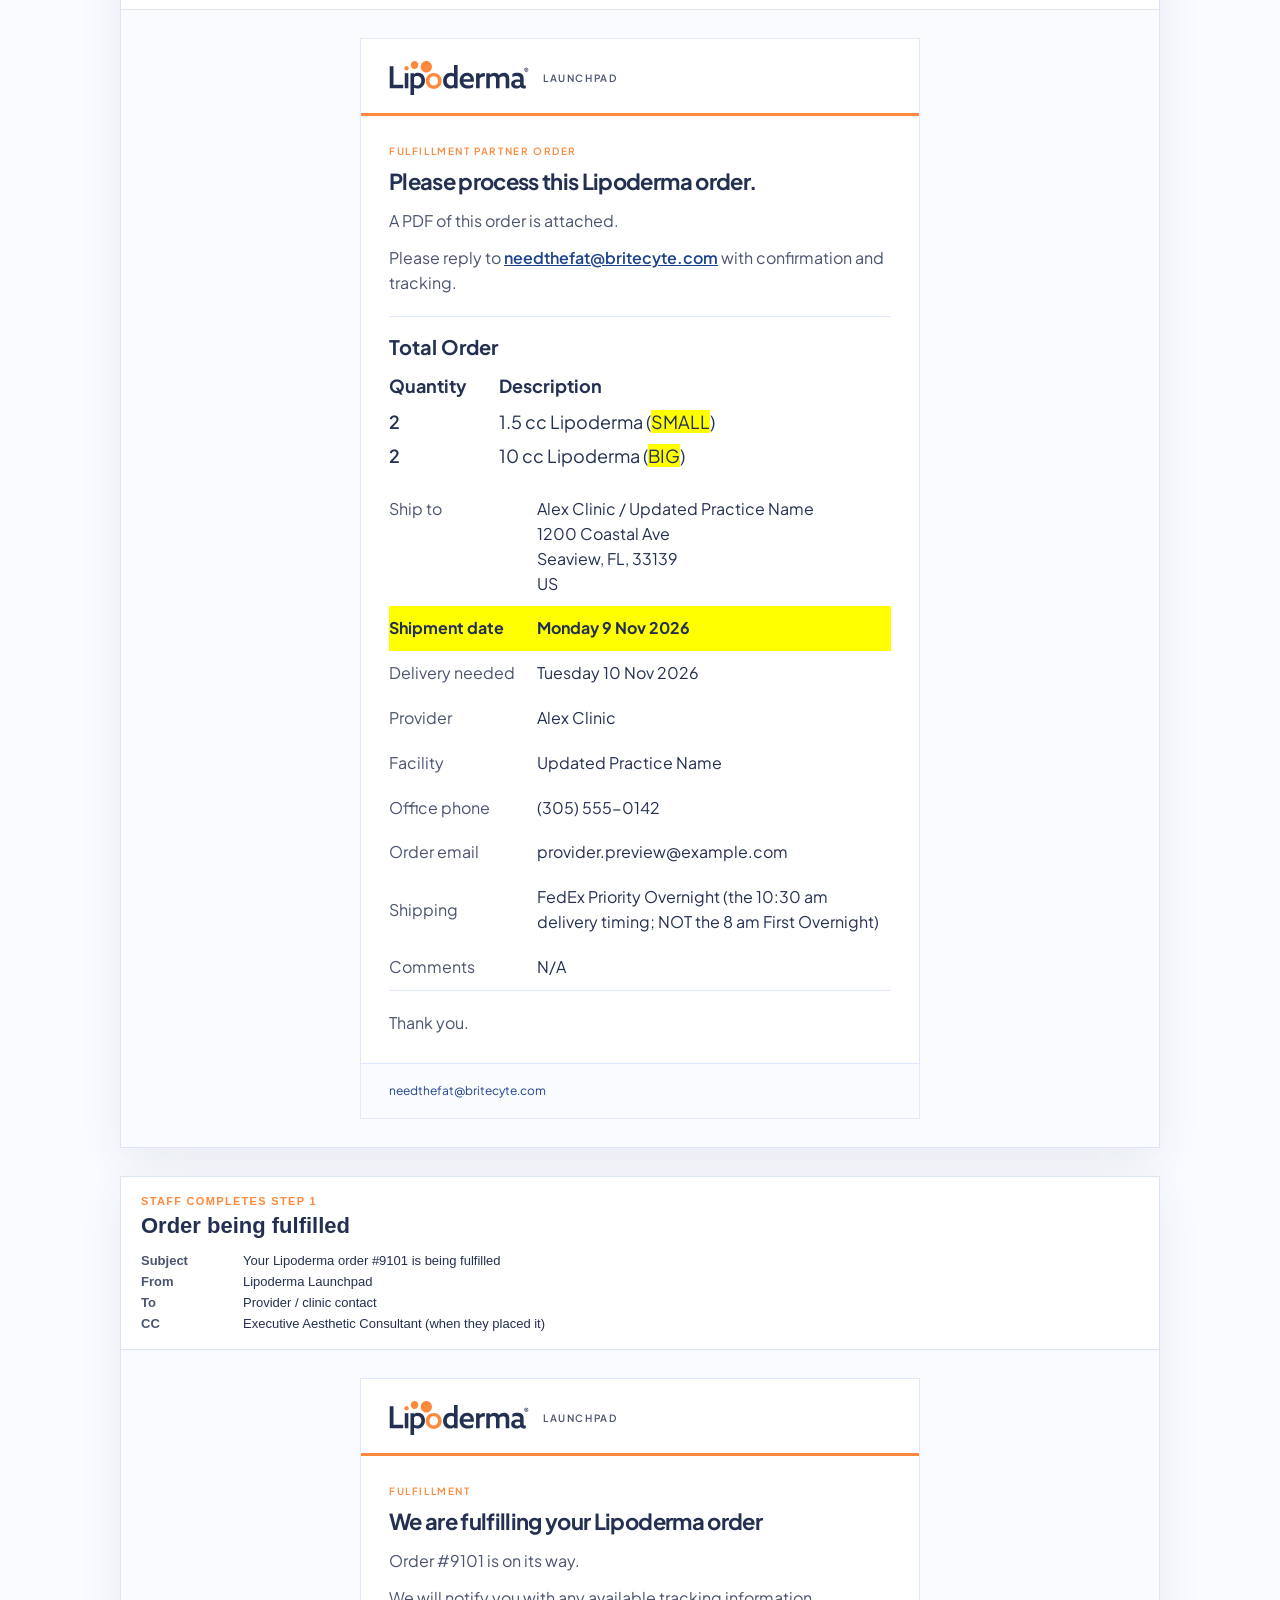
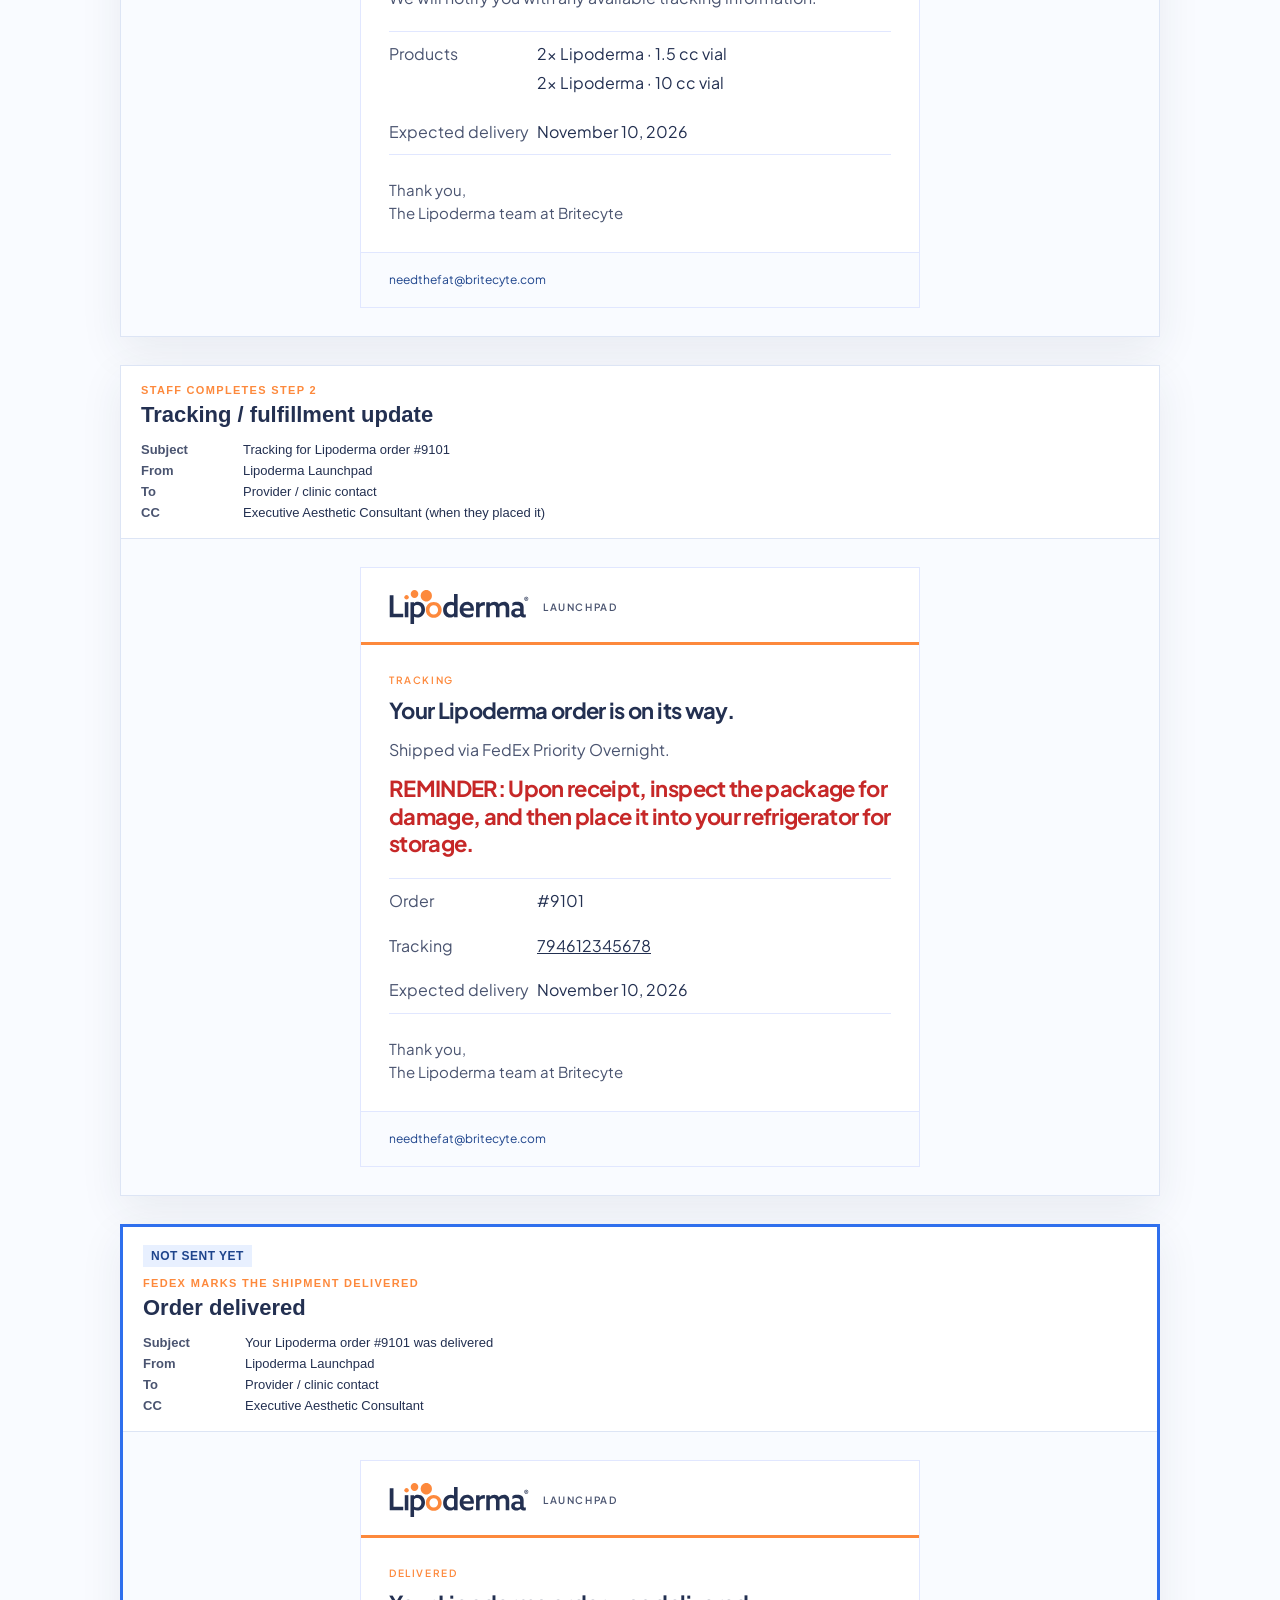
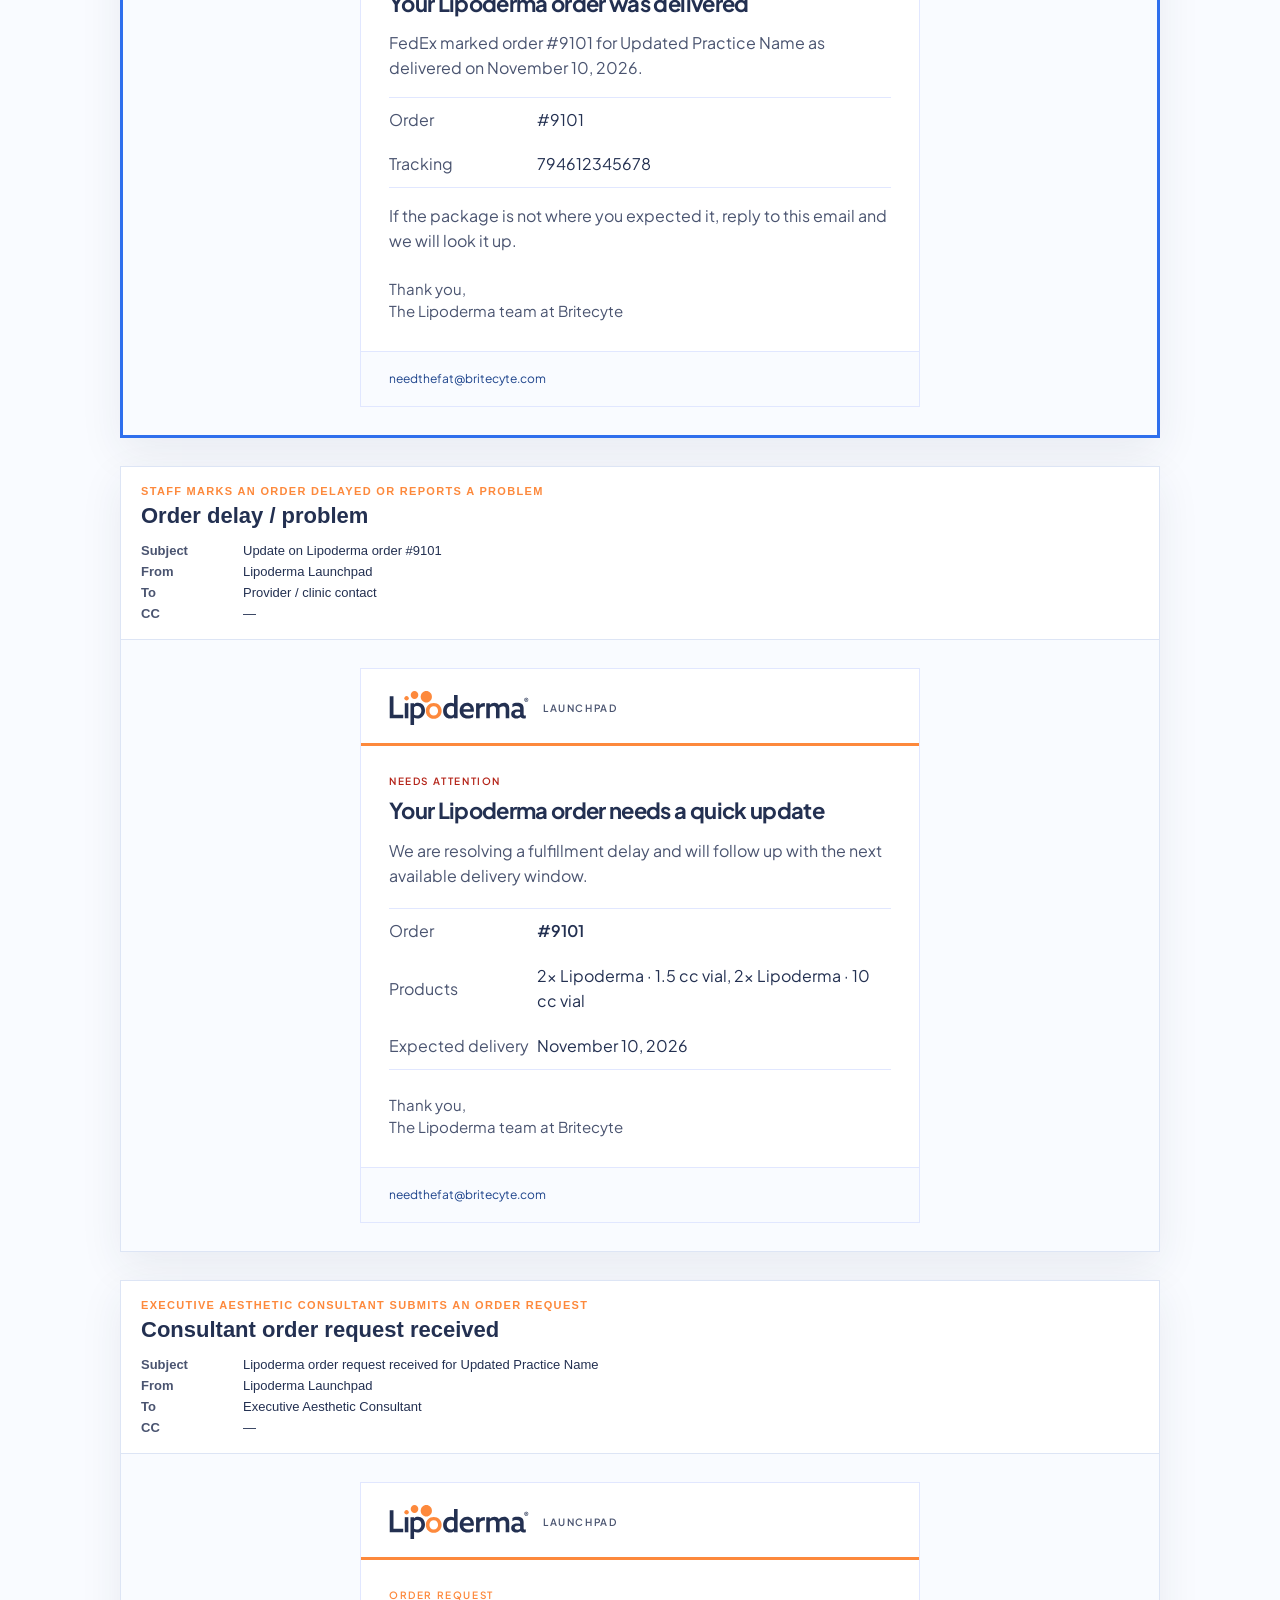
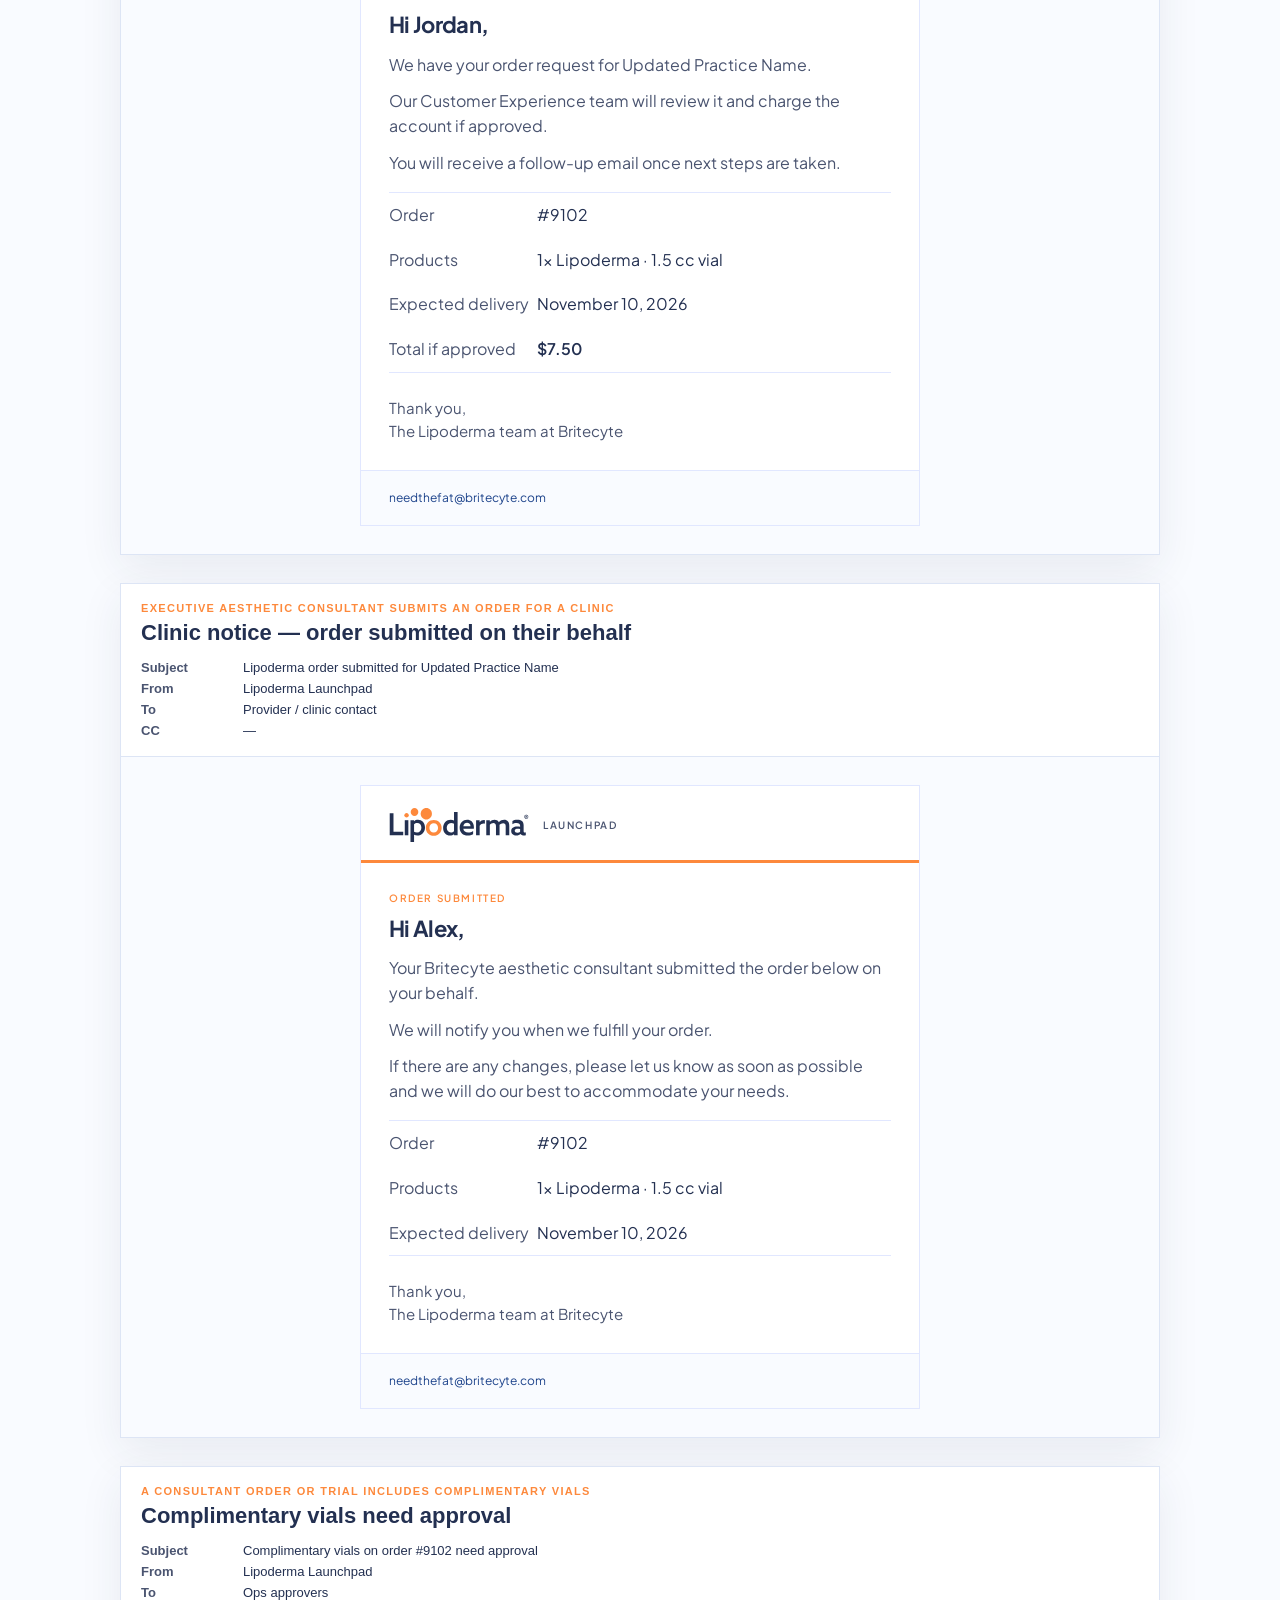
==== commit d160845b: "Drop the order contents from the fulfillment email subject. The subject is now the name, state, and " ====
--- a/index.html
+++ b/index.html
@@ -280,7 +280,7 @@
   <table role="presentation" cellspacing="0" cellpadding="0" border="0" style="margin-top:16px;">
   <tr>
     <td style="background-color:#fd893c;">
-      <a href="/staff/providers/459" style="display:inline-block;padding:12px 22px;font-family:'Plus Jakarta Sans',Arial,Helvetica,sans-serif;font-size:14px;font-weight:700;color:#ffffff;text-decoration:none;">Open account</a>
+      <a href="/staff/providers/462" style="display:inline-block;padding:12px 22px;font-family:'Plus Jakarta Sans',Arial,Helvetica,sans-serif;font-size:14px;font-weight:700;color:#ffffff;text-decoration:none;">Open account</a>
     </td>
   </tr>
 </table>
@@ -953,7 +953,7 @@
     <p class="eyebrow">Staff sends Step 1</p>
     <h2>Fulfillment partner order packet</h2>
     <dl>
-      <dt>Subject</dt><dd>Clinic, FL 2 10 cc 2 1.5 cc Ship Date 09 NOV 2026</dd>
+      <dt>Subject</dt><dd>Clinic, FL Ship Date 09 NOV 2026</dd>
       <dt>From</dt><dd>Lipoderma Launchpad</dd>
       <dt>To</dt><dd>Fulfillment partner</dd>
       <dt>CC</dt><dd>Staff (Lisa)</dd>
